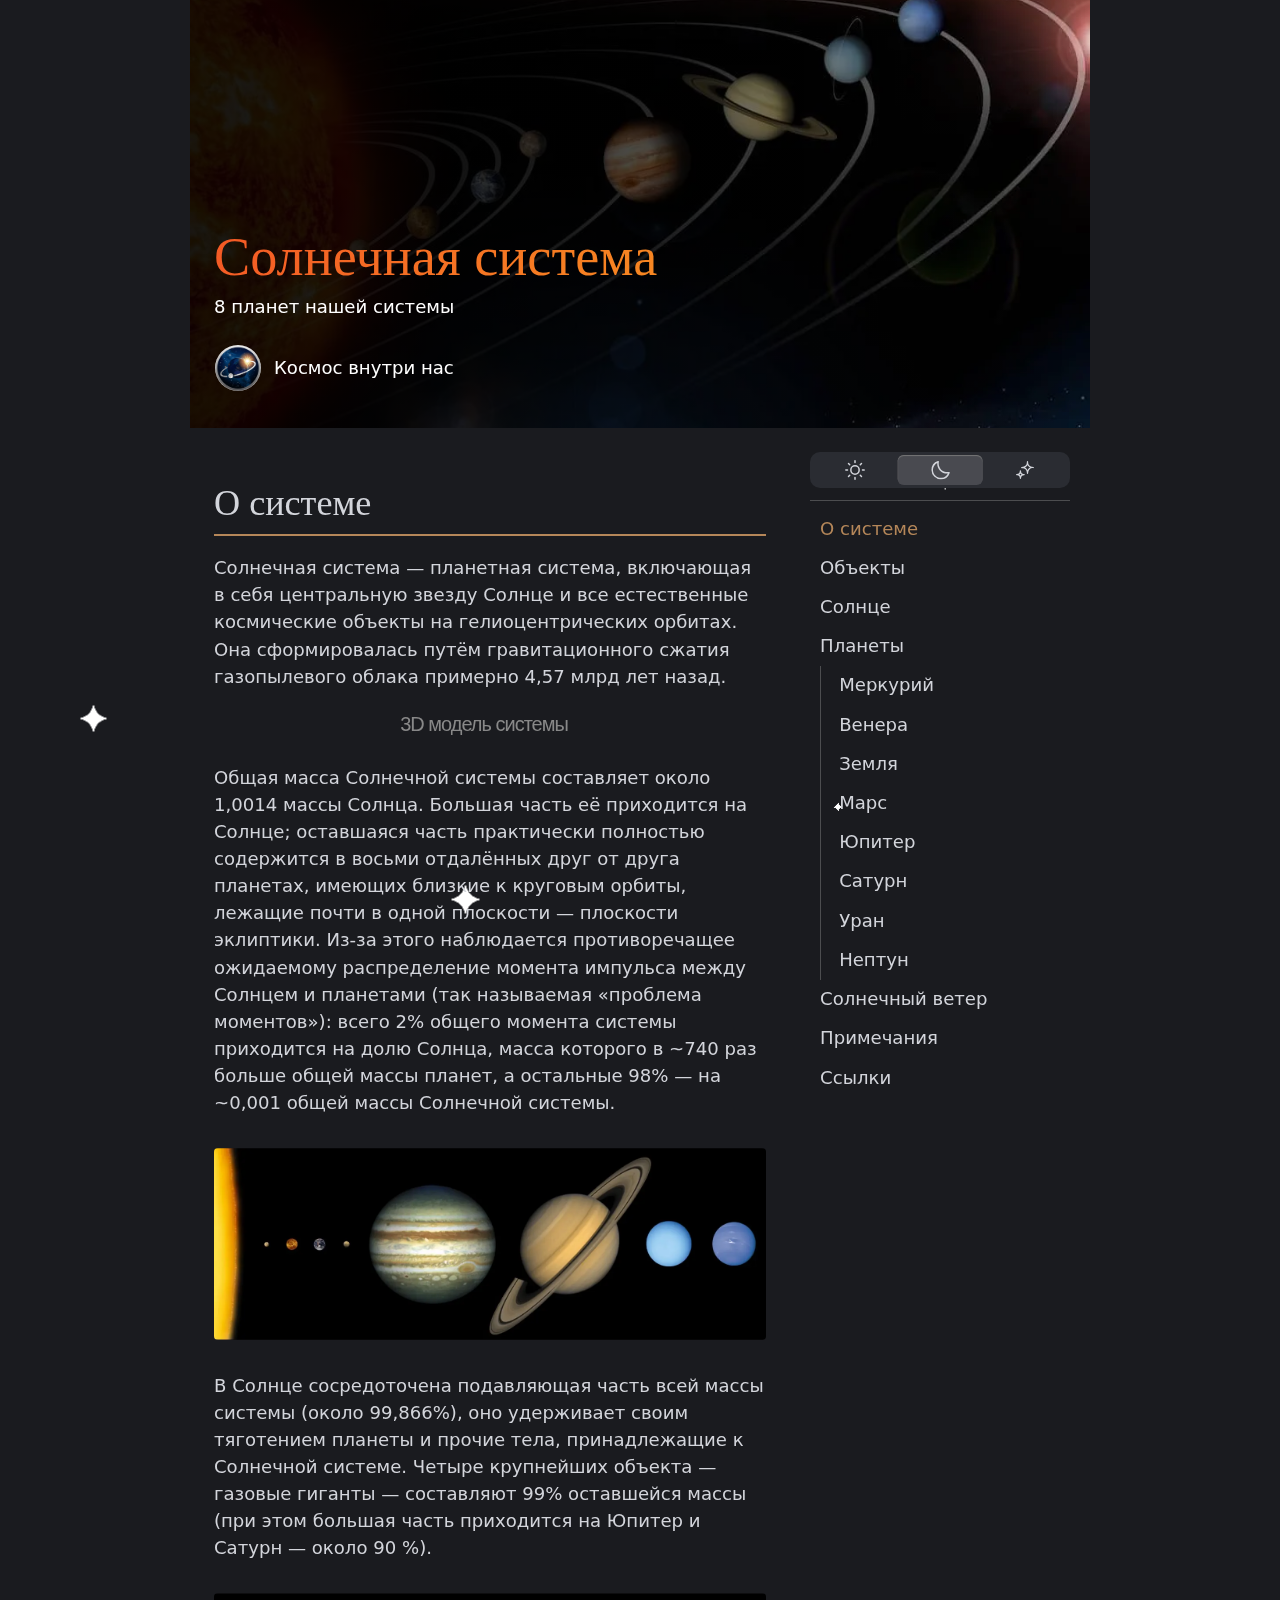
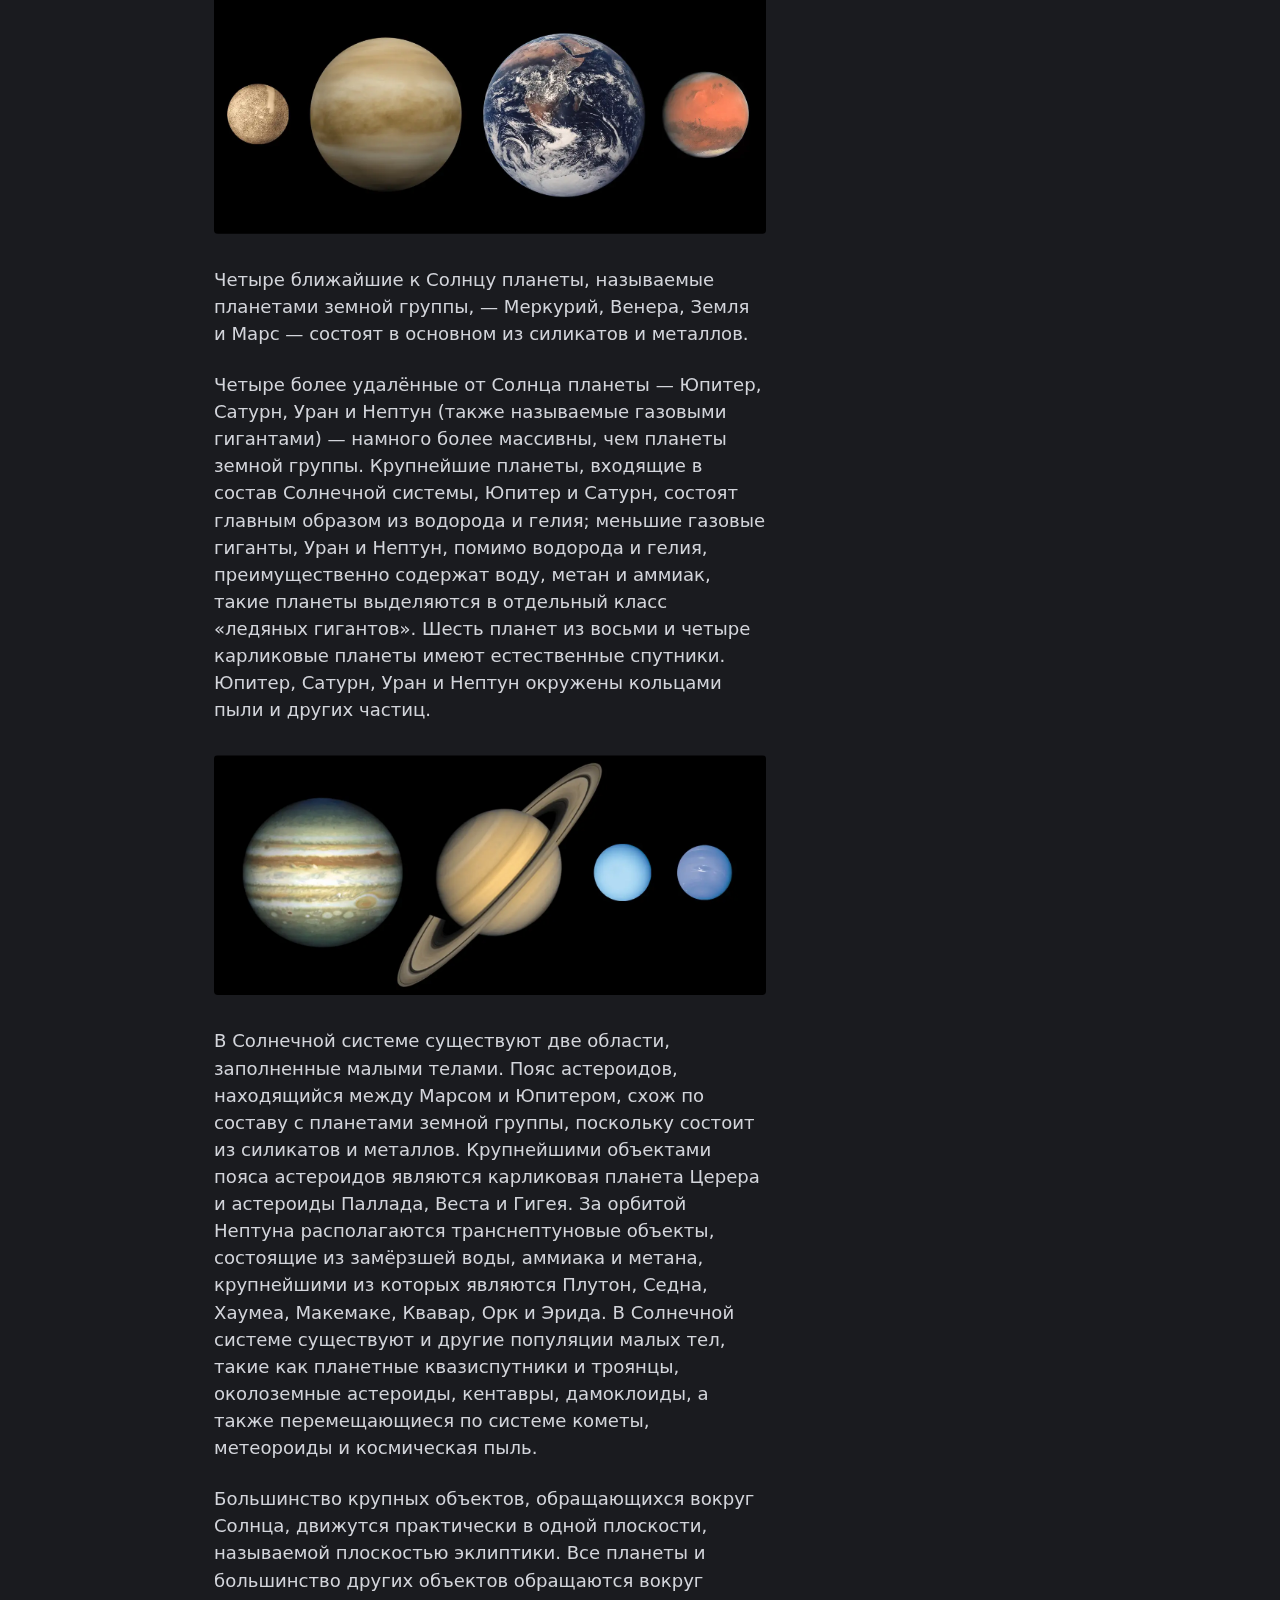
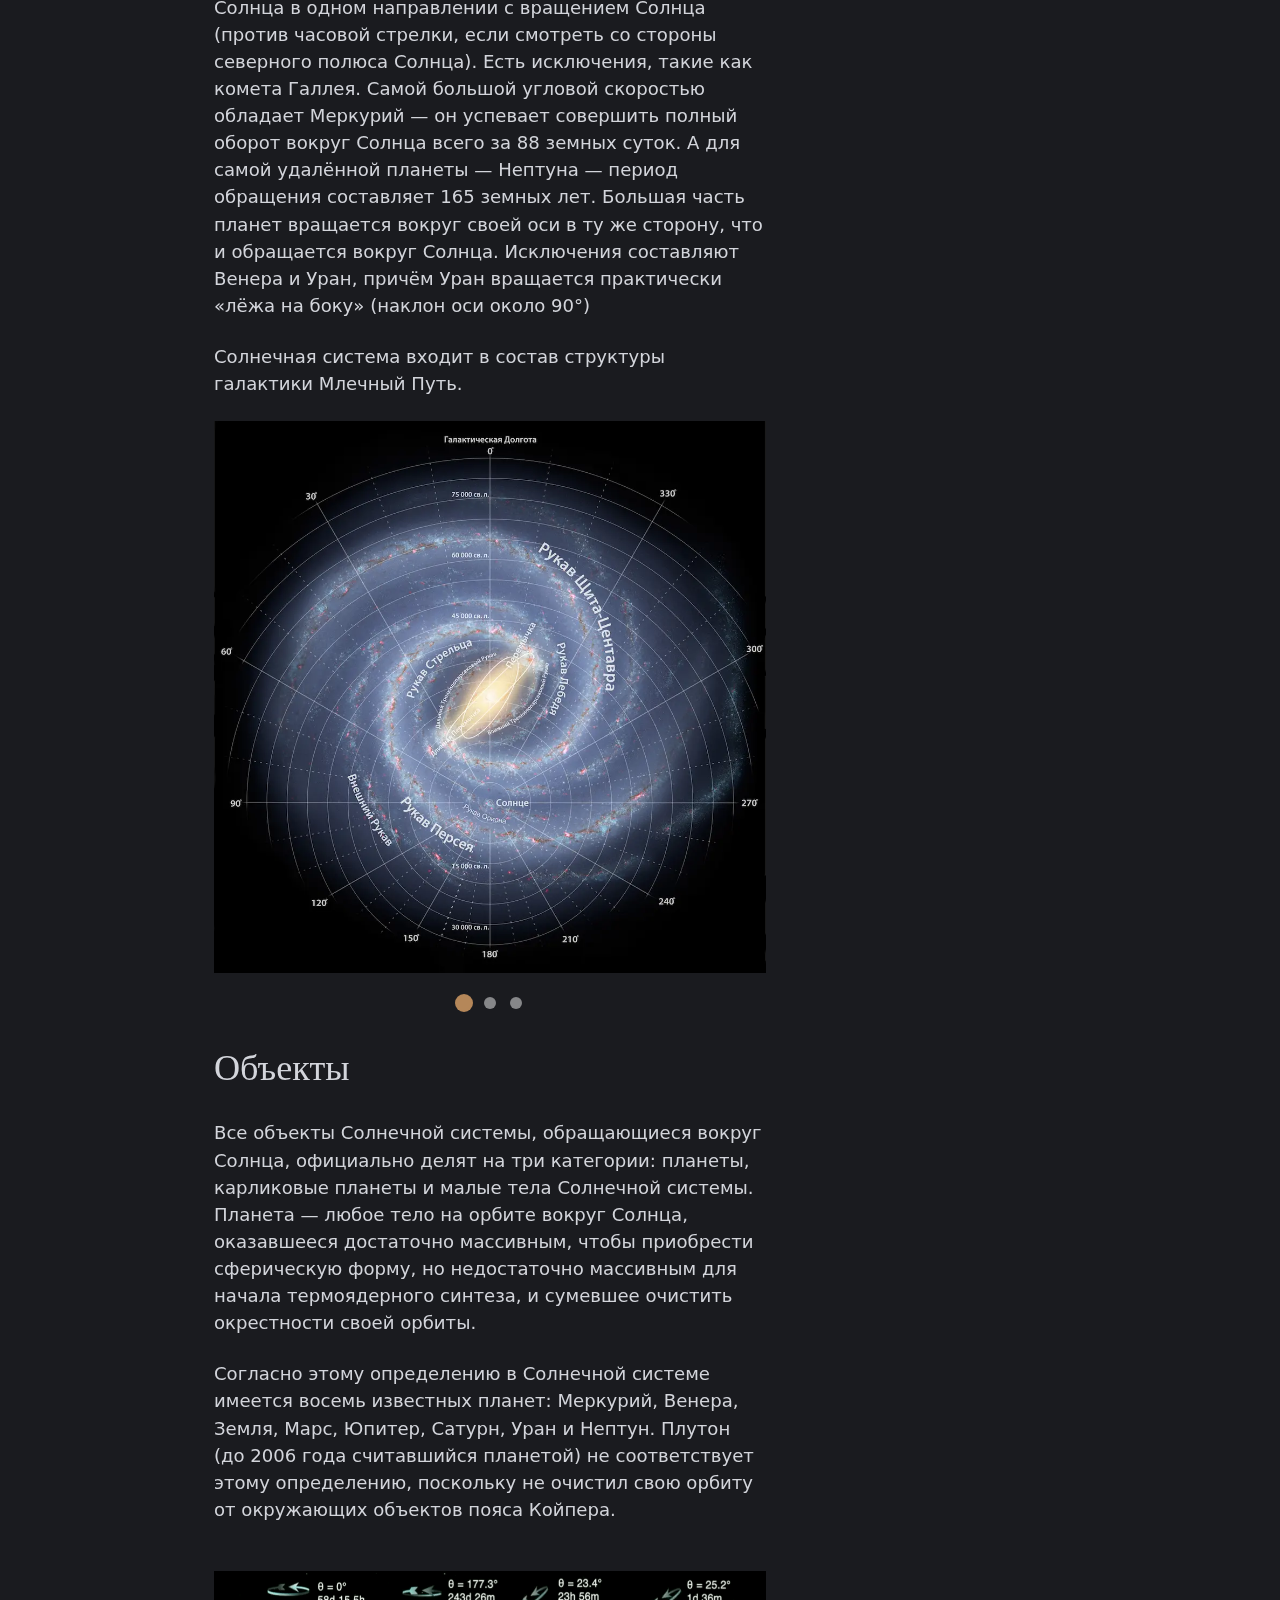
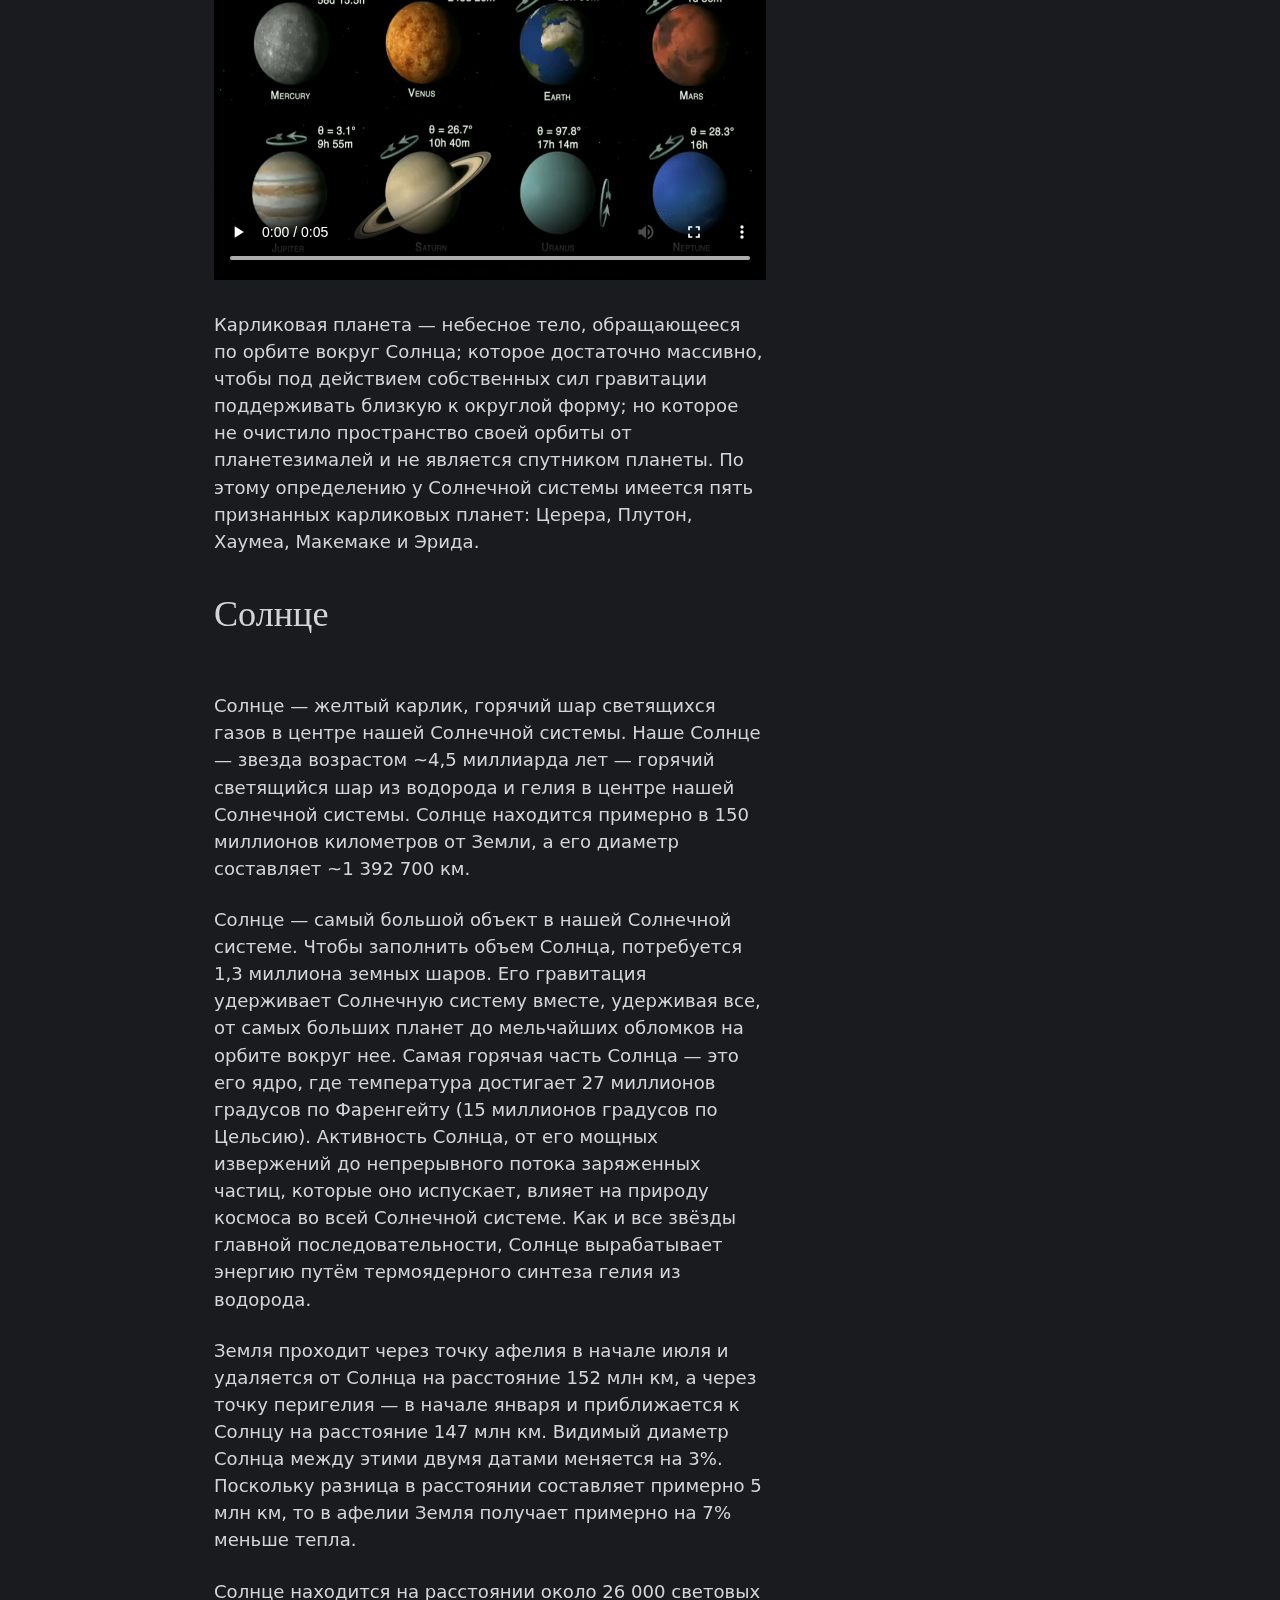
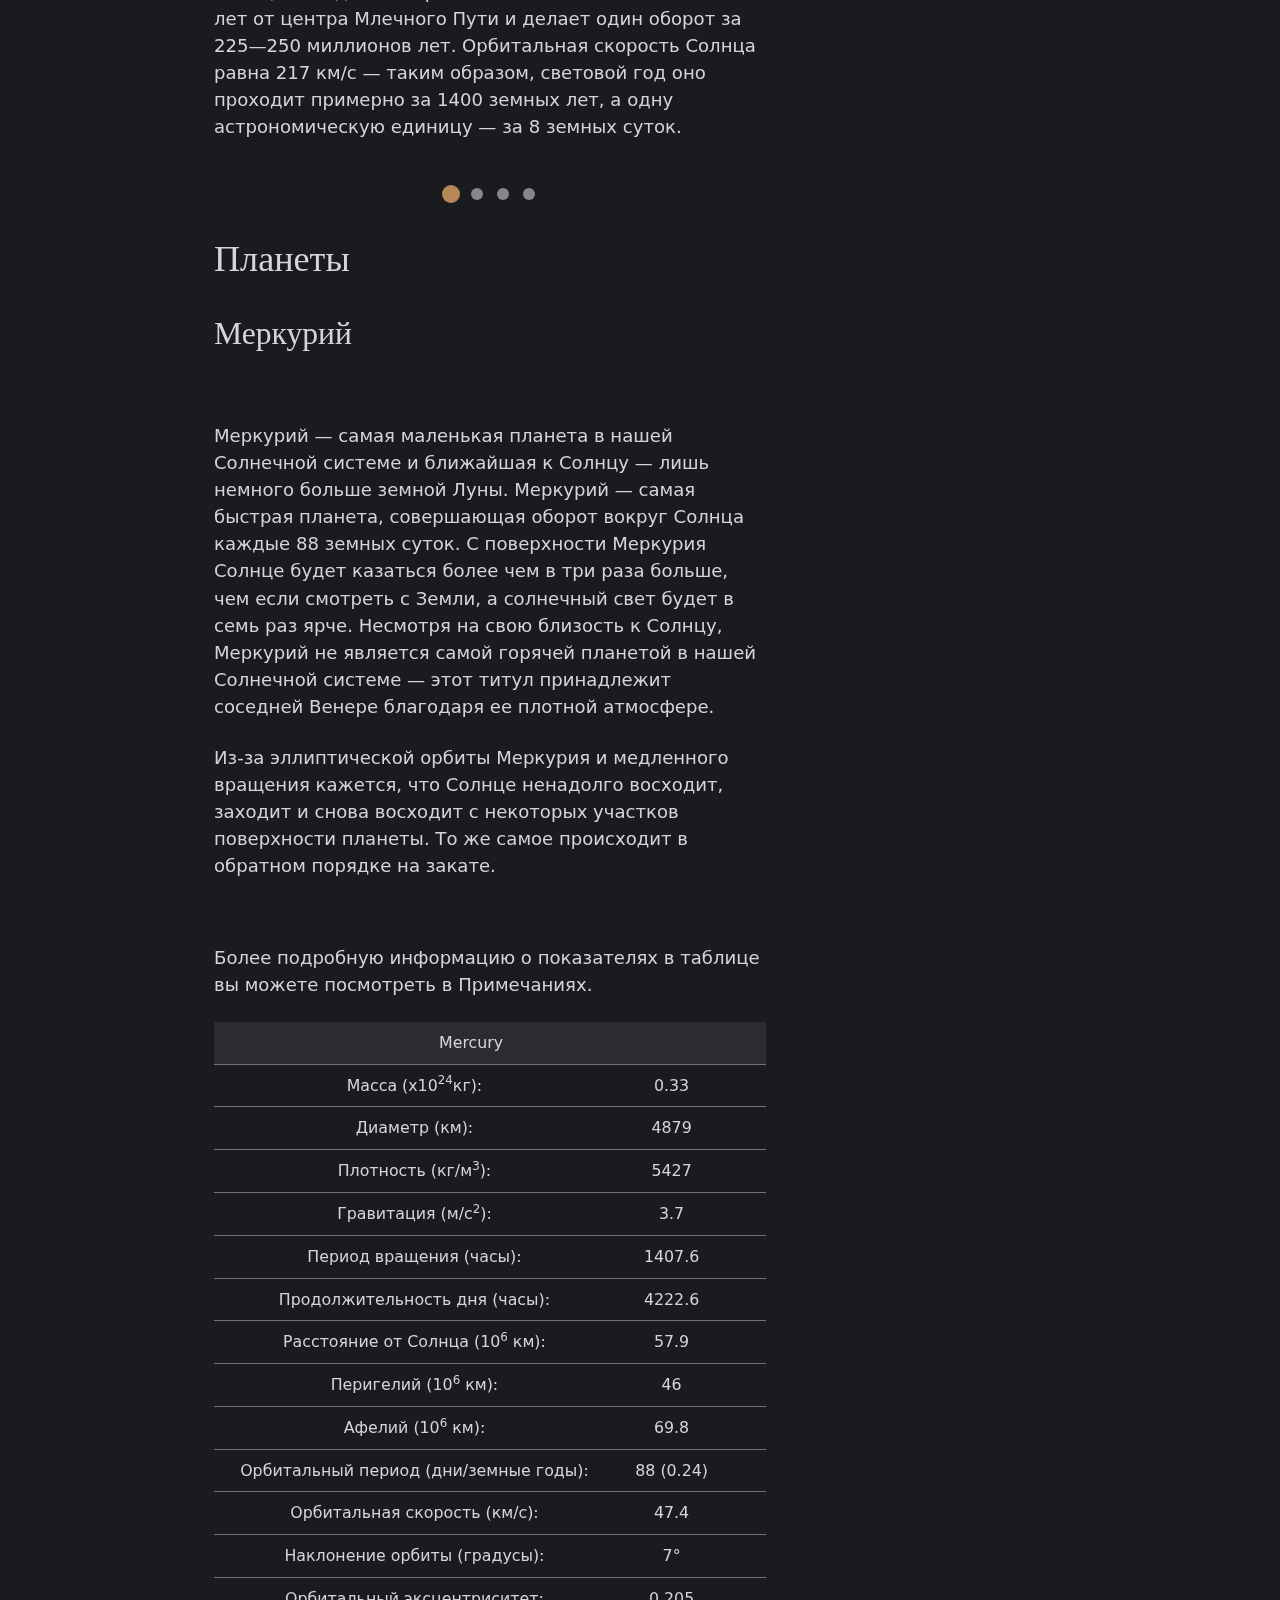
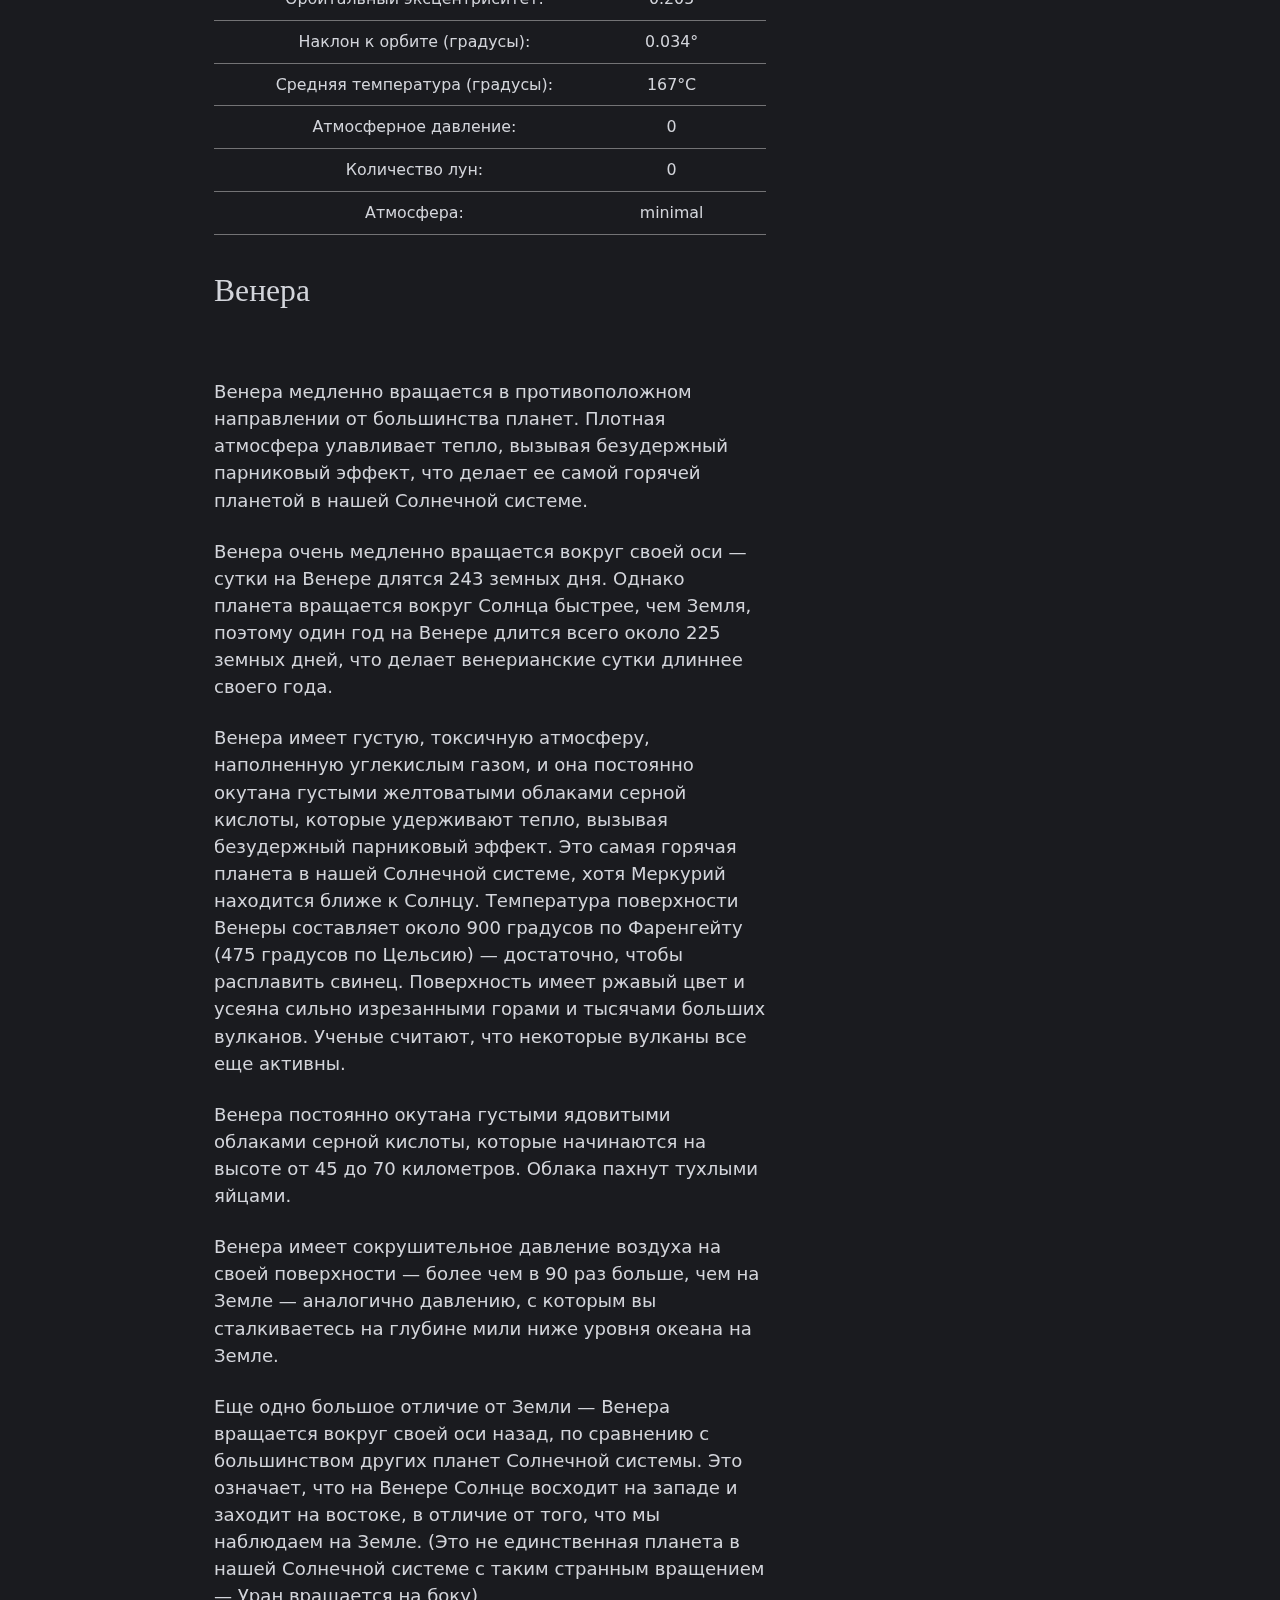
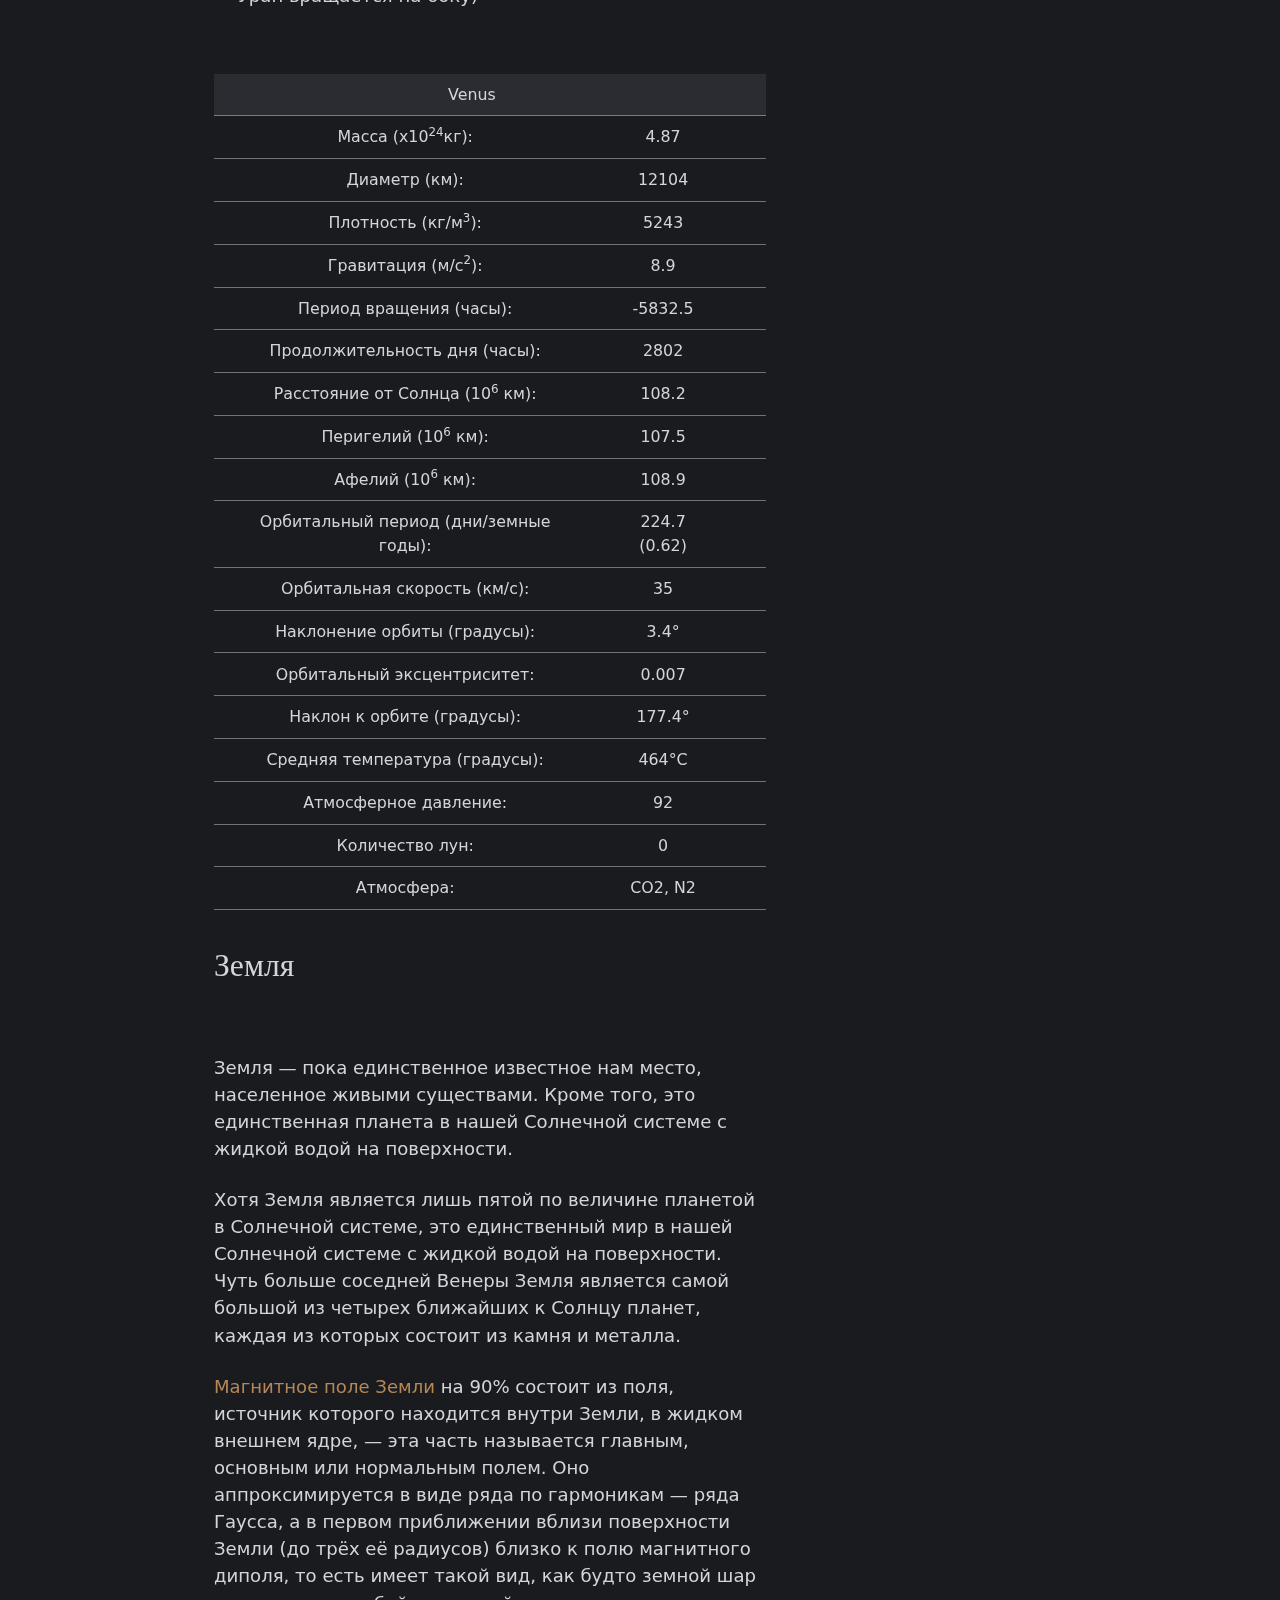
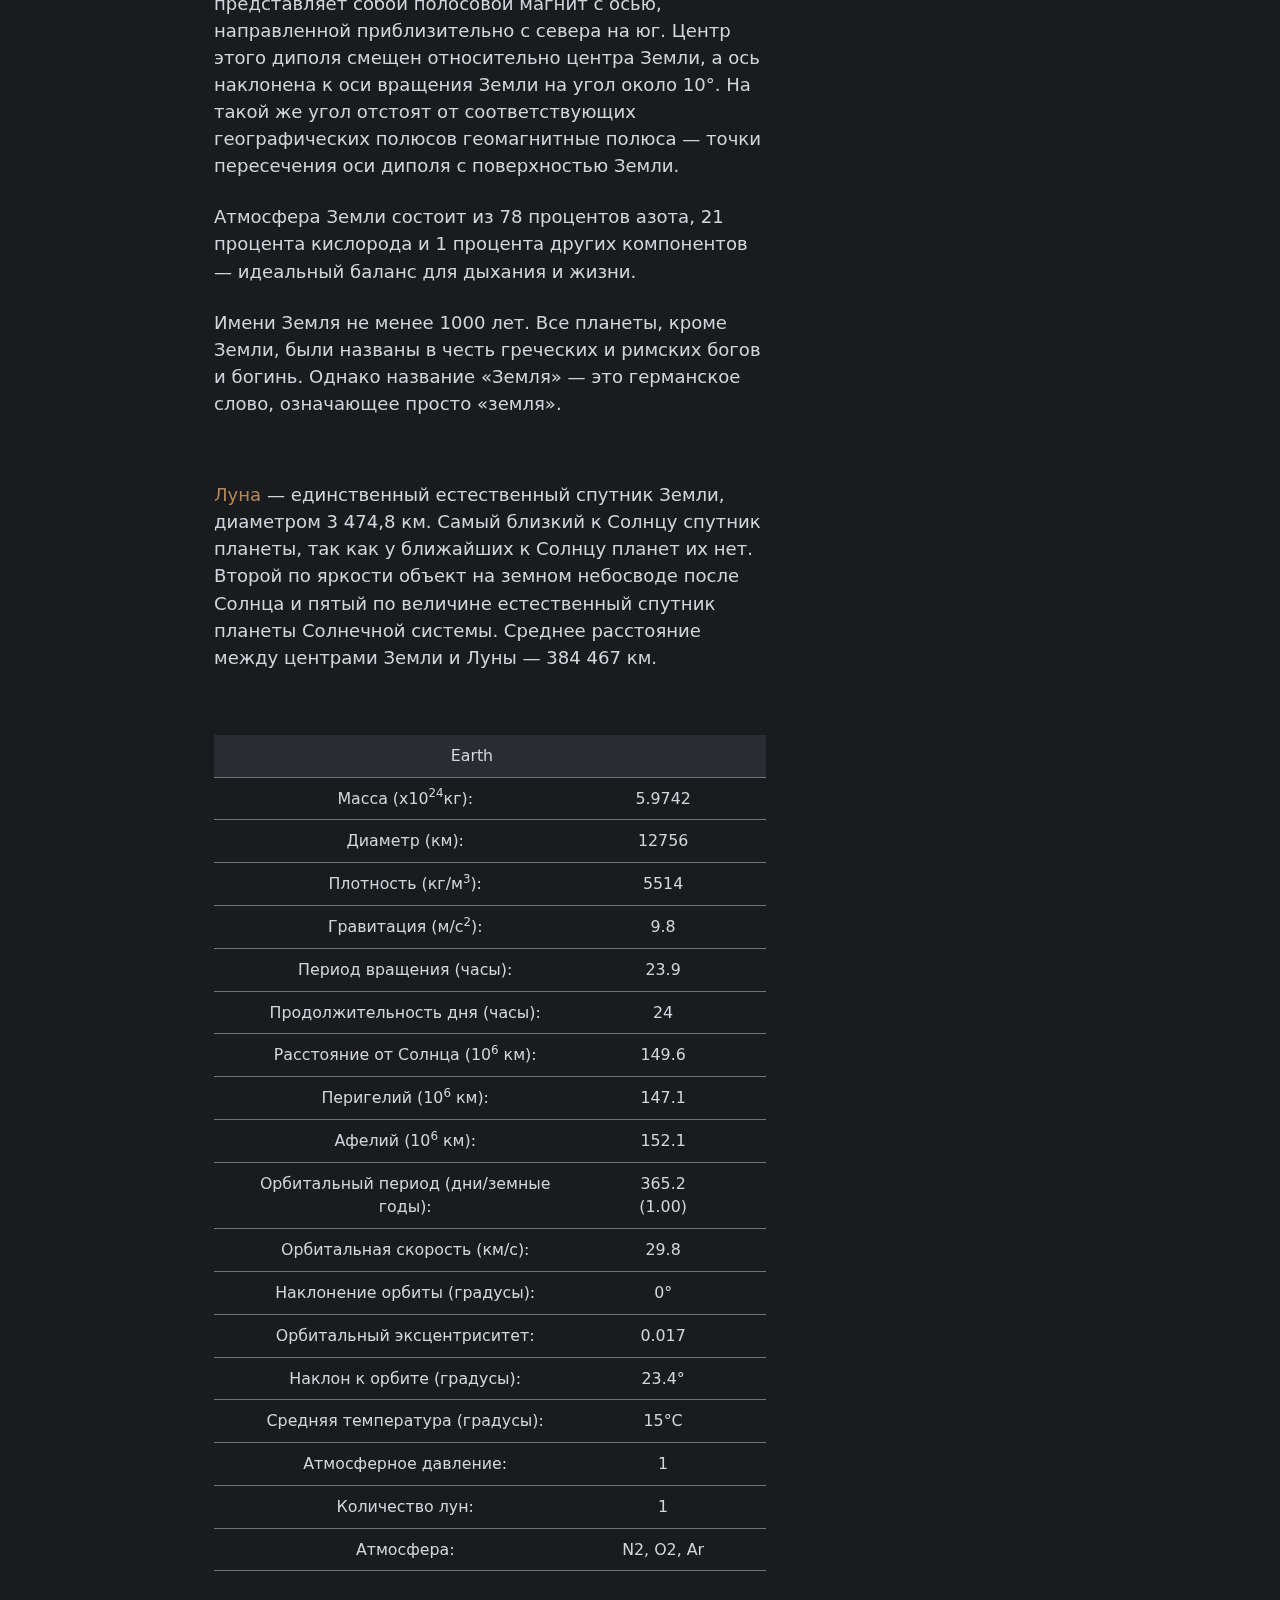
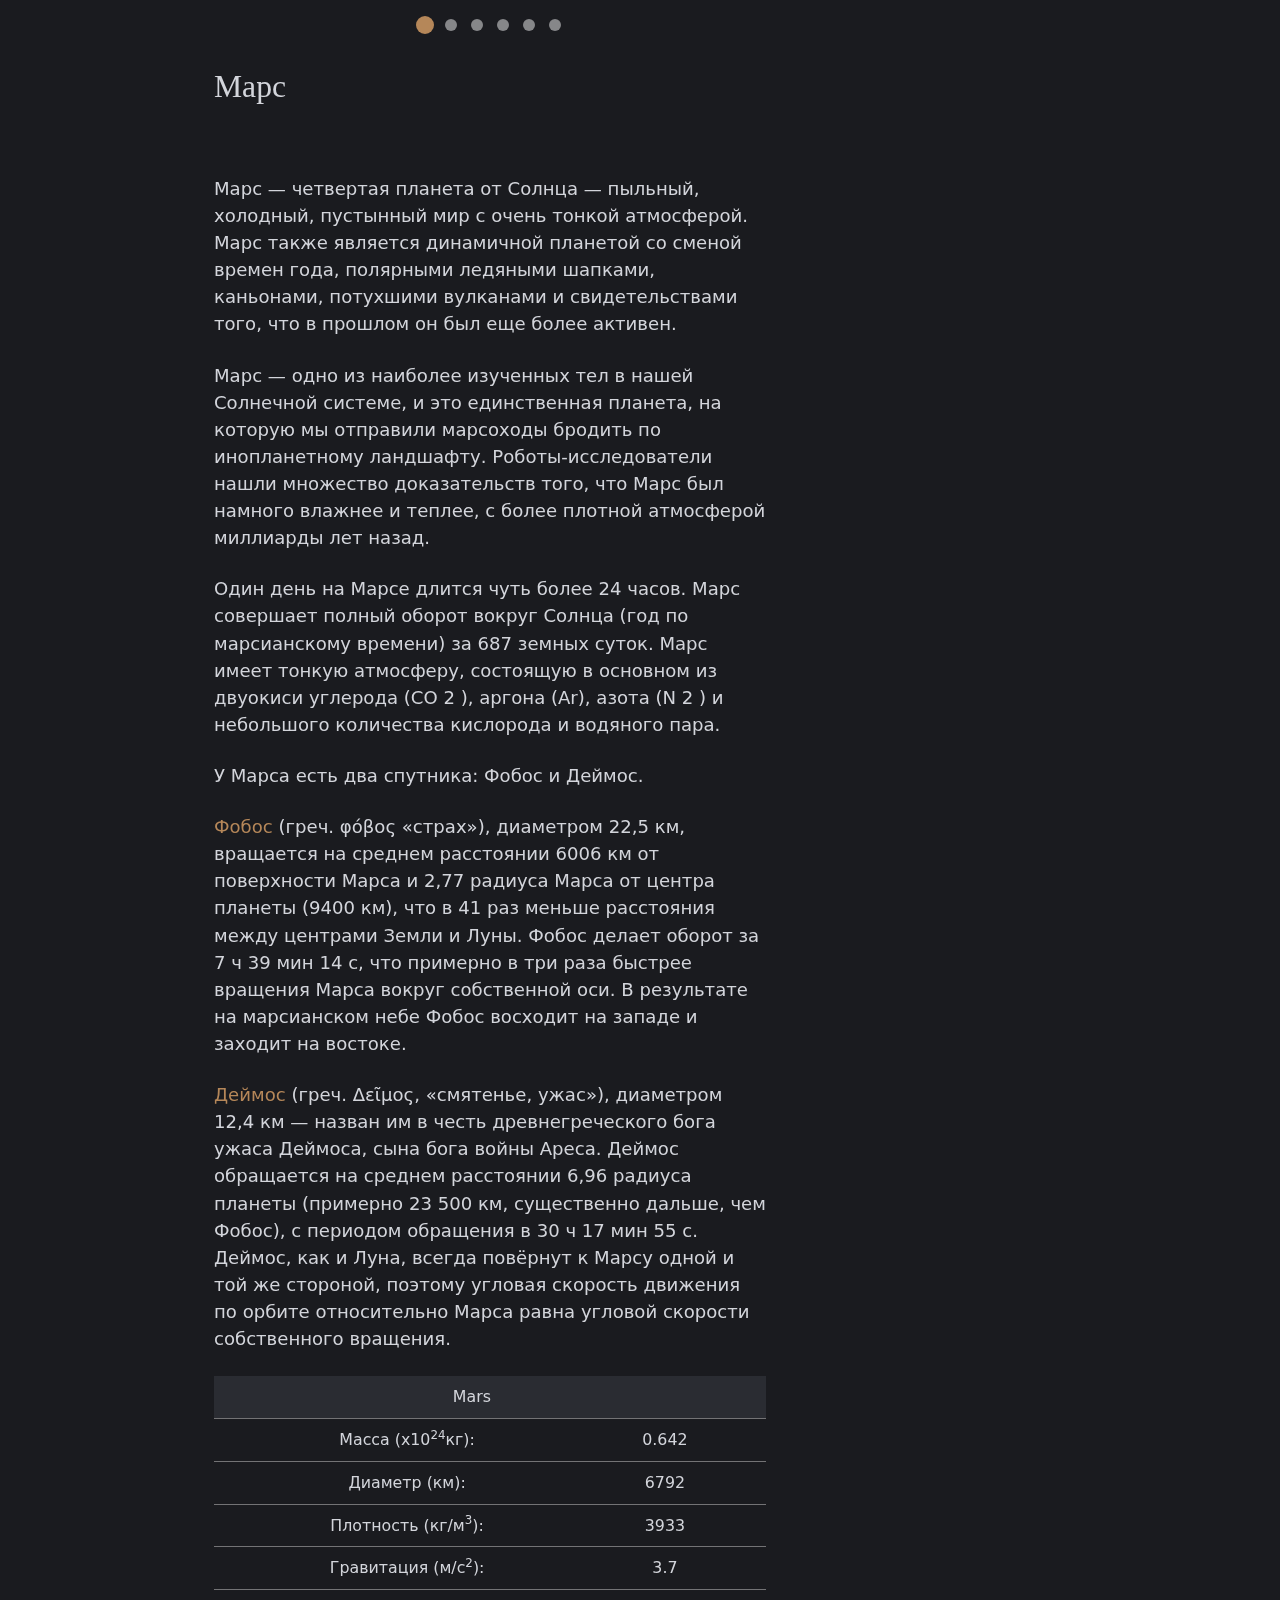
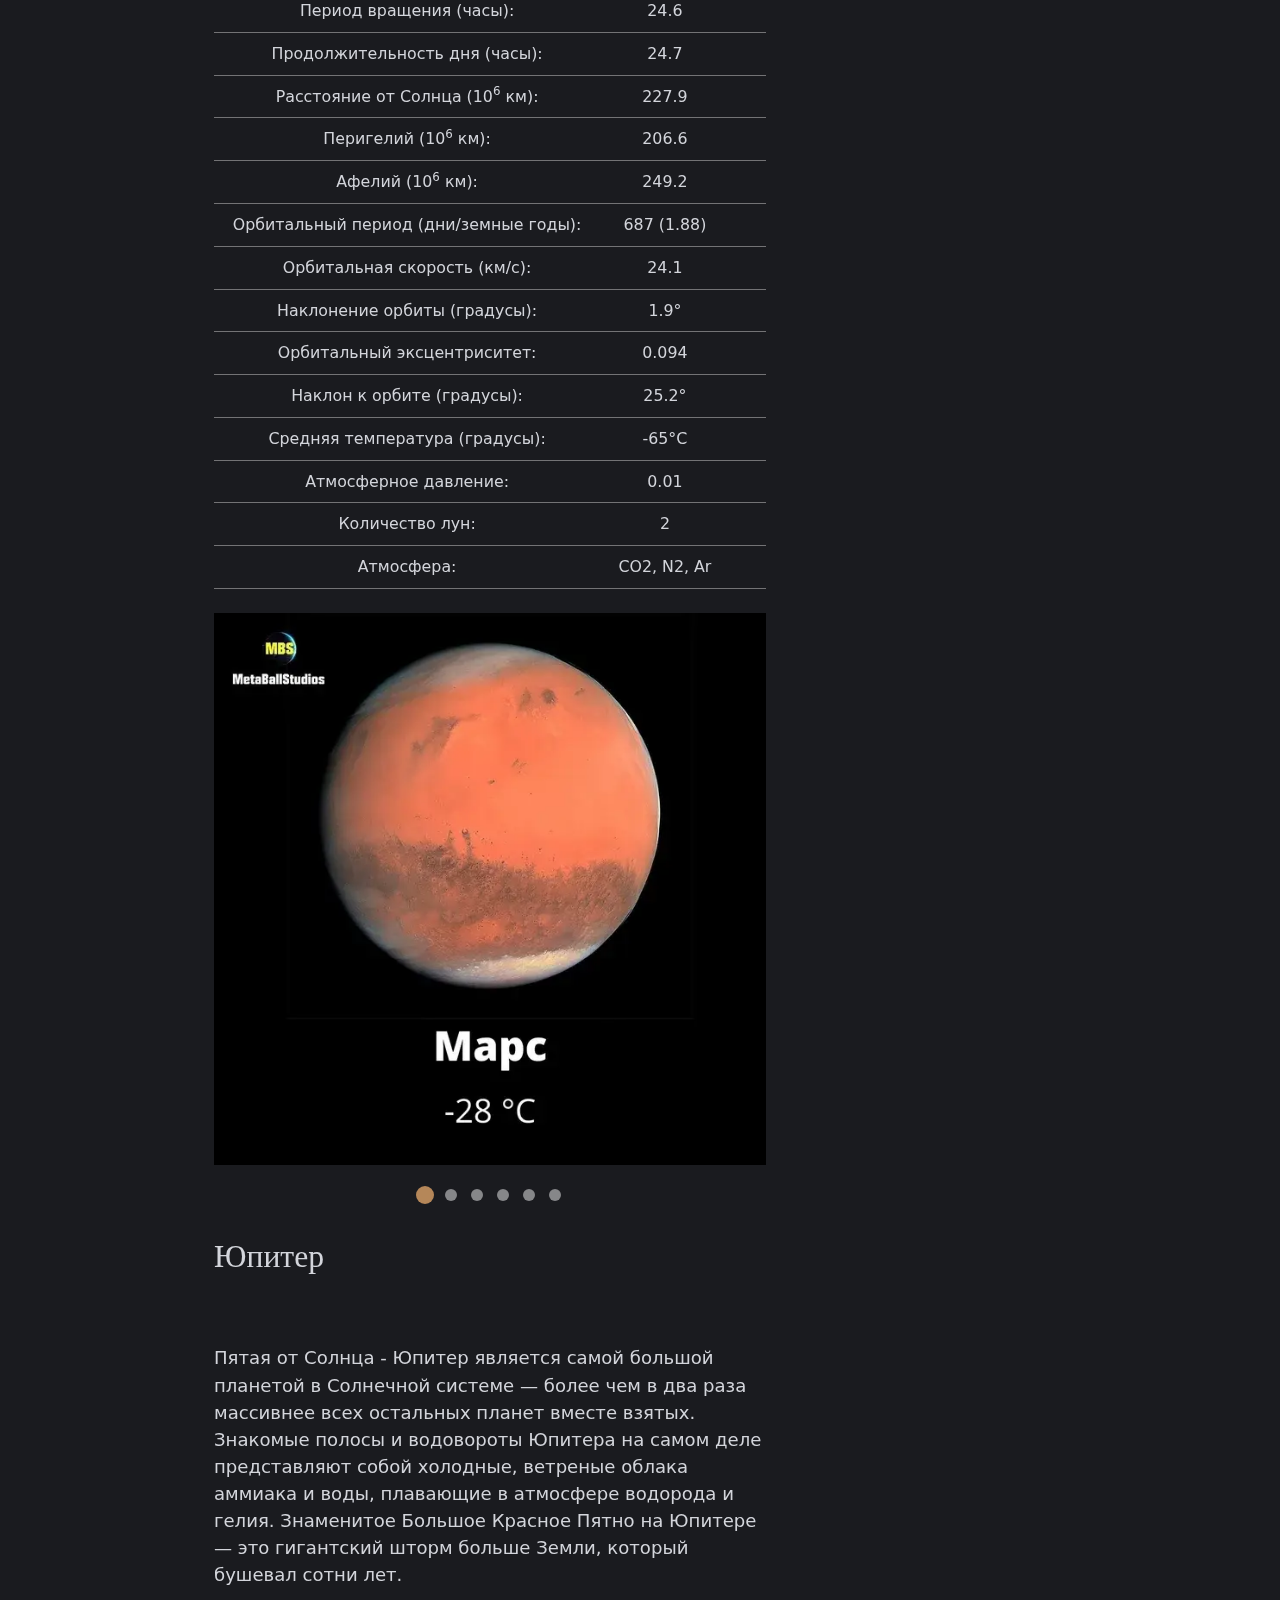
==== index.html @ c0bac09e "Update index.html" ====
﻿<!DOCTYPE html>
<html lang="ru">

<head>
  <meta charset="UTF-8">
  <meta http-equiv="X-UA-Compatible" content="IE=edge">
  <meta name="viewport" content="width=device-width,initial-scale=1">
  <title>Солнечная система</title>
  <meta name="description" content="8 планет нашей системы">
  <meta name="keywords" content="">
  <meta name="author" content="@Recreatorus">
  <meta property="og:title" content="Солнечная система">
  <meta property="og:site_name" content="">
  <meta property="og:description" content="8 планет нашей системы">

  <link rel="stylesheet" href="css/style.css">
  <style>
    @font-face {
      font-family: 'Rubik';
      font-style: normal;
      font-weight: 300;
      src: local(''), url('../fonts/rubik-300.woff2') format('woff2');
    }

    @font-face {
      font-family: 'Cormorant Garamond';
      font-style: normal;
      font-weight: 500;
      src: local(''), url('../fonts/cormorant-garamond-500.woff2') format('woff2');
    }
  </style>
</head>

<body class="dark-theme">
  <div class="page">
    <header class="flex">
      <div class="hamburger">
        <div class="transition">
          <div class="bread">
            <div class="crust"></div>
          </div>
          <div class="bread">
            <div class="crust"></div>
          </div>
        </div>
      </div>
      <div class="container2">
        <a href="solarmodal/index.html" class="fciA"><span class="fciSpan">3D модель системы
          </span></a>
      </div>
    </header>
    <section class="hero">
      <div class="wrapper hero__wrapper">

        <div class="hero__content">
          <h1 class="hero__headline">Солнечная система</h1>
          <div class="flow">
            <p>8 планет нашей системы</p>
          </div>
          <div class="published">
            <div class="author"><img
                src="img/png-clipart-planet-computer-icons-earth-symbol-astronomy-planet-miscellaneous-computer-wallpaper.png"
                alt="Космос внутри нас"> <span>Космос внутри нас</span></div>
            <p class="date"><span><time datetime="2023-05-01">01 мая 2023 09:38</time></span></p>
          </div>
        </div><img src="img/solar_sys_hero.webp" alt="solar system">
      </div>
    </section>

    <main>
      <div class="content" data-scroll>
        <p></p>
        <section id="introduction">
          <h2>О системе</h2>
          <p><strong>Солнечная система</strong> — планетная система, включающая в себя центральную звезду Солнце и все
            естественные космические объекты на гелиоцентрических орбитах. Она сформировалась путём гравитационного
            сжатия газопылевого облака примерно 4,57 млрд лет назад.</p>
          <div class="container3">
        <a href="solarmodal/index.html" class="fciA"><span class="fciSpan">3D модель системы
          </span></a>
      </div>
          <p>Общая масса Солнечной системы составляет около 1,0014 массы Солнца. Большая часть её приходится на Солнце;
            оставшаяся часть практически полностью содержится в восьми отдалённых друг от друга планетах, имеющих
            близкие к круговым орбиты, лежащие почти в одной плоскости — плоскости эклиптики. Из-за этого наблюдается
            противоречащее ожидаемому распределение момента импульса между Солнцем и планетами (так называемая «проблема
            моментов»): всего 2% общего момента системы приходится на долю Солнца, масса которого в ~740 раз больше
            общей массы планет, а остальные 98% — на ~0,001 общей массы Солнечной системы.</p>
          <div class="imgBox"><img src="img/solar_system.webp" data-zoomable loading="lazy" alt="solar system">
            <div class="box-content"><span class="title">соотношение размеров планет и Солнца</span> <span
                class="post">(межпланетные расстояния не в масштабе)</span></div>
          </div>
          <p>В Солнце сосредоточена подавляющая часть всей массы системы (около 99,866%), оно удерживает своим
            тяготением планеты и прочие тела, принадлежащие к Солнечной системе. Четыре крупнейших объекта — газовые
            гиганты — составляют 99% оставшейся массы (при этом большая часть приходится на Юпитер и Сатурн — около 90
            %).</p>
          <div class="imgBox"><img src="img/planet_size_comparisons.webp" data-zoomable loading="lazy"
              alt="planet size comparisons">
            <div class="box-content"><span class="title">планеты земной группы</span> <span class="post">Меркурий,
                Венера, Земля и Марс</span></div>
          </div>
          <p>Четыре ближайшие к Солнцу планеты, называемые планетами земной группы, — Меркурий, Венера, Земля и Марс —
            состоят в основном из силикатов и металлов.</p>
          <p>Четыре более удалённые от Солнца планеты — Юпитер, Сатурн, Уран и Нептун (также называемые газовыми
            гигантами) — намного более массивны, чем планеты земной группы. Крупнейшие планеты, входящие в состав
            Солнечной системы, Юпитер и Сатурн, состоят главным образом из водорода и гелия; меньшие газовые гиганты,
            Уран и Нептун, помимо водорода и гелия, преимущественно содержат воду, метан и аммиак, такие планеты
            выделяются в отдельный класс «ледяных гигантов». Шесть планет из восьми и четыре карликовые планеты имеют
            естественные спутники. Юпитер, Сатурн, Уран и Нептун окружены кольцами пыли и других частиц.</p>
          <div class="imgBox"><img src="img/Gas_planet_size_comparisons.webp" data-zoomable loading="lazy"
              alt="Gas planet size comparisons">
            <div class="box-content"><span class="title">Планеты-гиганты</span> <span class="post">Юпитер, Сатурн, Уран
                и Нептун</span></div>
          </div>
          <p>В Солнечной системе существуют две области, заполненные малыми телами. Пояс астероидов, находящийся между
            Марсом и Юпитером, схож по составу с планетами земной группы, поскольку состоит из силикатов и металлов.
            Крупнейшими объектами пояса астероидов являются карликовая планета Церера и астероиды Паллада, Веста и
            Гигея. За орбитой Нептуна располагаются транснептуновые объекты, состоящие из замёрзшей воды, аммиака и
            метана, крупнейшими из которых являются Плутон, Седна, Хаумеа, Макемаке, Квавар, Орк и Эрида. В Солнечной
            системе существуют и другие популяции малых тел, такие как планетные квазиспутники и троянцы, околоземные
            астероиды, кентавры, дамоклоиды, а также перемещающиеся по системе кометы, метеороиды и космическая пыль.
          </p>
          <p>Большинство крупных объектов, обращающихся вокруг Солнца, движутся практически в одной плоскости,
            называемой плоскостью эклиптики. Все планеты и большинство других объектов обращаются вокруг Солнца в одном
            направлении с вращением Солнца (против часовой стрелки, если смотреть со стороны северного полюса Солнца).
            Есть исключения, такие как комета Галлея. Самой большой угловой скоростью обладает Меркурий — он успевает
            совершить полный оборот вокруг Солнца всего за 88 земных суток. А для самой удалённой планеты — Нептуна —
            период обращения составляет 165 земных лет. Большая часть планет вращается вокруг своей оси в ту же сторону,
            что и обращается вокруг Солнца. Исключения составляют Венера и Уран, причём Уран вращается практически «лёжа
            на боку» (наклон оси около 90°)</p>
          <p>Солнечная система входит в состав структуры галактики Млечный Путь.</p>
          <div class="blaze-slider">
            <div class="blaze-container">
              <div class="blaze-track-container">
                <div class="blaze-track">
                  <div><img src="img/milky_way_full.webp" loading="lazy" alt="milky way full"></div>
                  <div><img src="img/colour_of_the_sky.webp" loading="lazy" alt="milky way"></div>
                  <div><img src="img/Milky_Way_2005.webp" loading="lazy" alt="milky way"></div>
                </div>
              </div>
              <div class="my-pagination">
                <div class="blaze-pagination"></div>
              </div>
            </div>
          </div>
        </section>
        <section id="objects">
          <h2>Объекты</h2>
          <p>Все объекты Солнечной системы, обращающиеся вокруг Солнца, официально делят на три категории: планеты,
            карликовые планеты и малые тела Солнечной системы. Планета — любое тело на орбите вокруг Солнца, оказавшееся
            достаточно массивным, чтобы приобрести сферическую форму, но недостаточно массивным для начала термоядерного
            синтеза, и сумевшее очистить окрестности своей орбиты.</p>
          <p>Согласно этому определению в Солнечной системе имеется восемь известных планет: Меркурий, Венера, Земля,
            Марс, Юпитер, Сатурн, Уран и Нептун. Плутон (до 2006 года считавшийся планетой) не соответствует этому
            определению, поскольку не очистил свою орбиту от окружающих объектов пояса Койпера.</p><video width="100%"
            height="auto" controls>
            <source src="./img/space-planet.mp4" type="video/mp4">
          </video>
          <p>Карликовая планета — небесное тело, обращающееся по орбите вокруг Солнца; которое достаточно массивно,
            чтобы под действием собственных сил гравитации поддерживать близкую к округлой форму; но которое не очистило
            пространство своей орбиты от планетезималей и не является спутником планеты. По этому определению у
            Солнечной системы имеется пять признанных карликовых планет: Церера, Плутон, Хаумеа, Макемаке и Эрида.</p>
        </section>
        <section id="sun">
          <h2>Солнце</h2><img src="img/sun.webp" loading="lazy" alt="sun">
          <p>Солнце — желтый карлик, горячий шар светящихся газов в центре нашей Солнечной системы. Наше Солнце — звезда
            возрастом ~4,5 миллиарда лет — горячий светящийся шар из водорода и гелия в центре нашей Солнечной системы.
            Солнце находится примерно в 150 миллионов километров от Земли, а его диаметр составляет ~1 392 700 км.</p>
          <p>Солнце — самый большой объект в нашей Солнечной системе. Чтобы заполнить объем Солнца, потребуется 1,3
            миллиона земных шаров. Его гравитация удерживает Солнечную систему вместе, удерживая все, от самых больших
            планет до мельчайших обломков на орбите вокруг нее. Самая горячая часть Солнца — это его ядро, где
            температура достигает 27 миллионов градусов по Фаренгейту (15 миллионов градусов по Цельсию). Активность
            Солнца, от его мощных извержений до непрерывного потока заряженных частиц, которые оно испускает, влияет на
            природу космоса во всей Солнечной системе. Как и все звёзды главной последовательности, Солнце вырабатывает
            энергию путём термоядерного синтеза гелия из водорода.</p>
          <p>Земля проходит через точку афелия в начале июля и удаляется от Солнца на расстояние 152 млн км, а через
            точку перигелия — в начале января и приближается к Солнцу на расстояние 147 млн км. Видимый диаметр Солнца
            между этими двумя датами меняется на 3%. Поскольку разница в расстоянии составляет примерно 5 млн км, то в
            афелии Земля получает примерно на 7% меньше тепла.</p>
          <p>Солнце находится на расстоянии около 26 000 световых лет от центра Млечного Пути и делает один оборот за
            225—250 миллионов лет. Орбитальная скорость Солнца равна 217 км/с — таким образом, световой год оно проходит
            примерно за 1400 земных лет, а одну астрономическую единицу — за 8 земных суток.</p>
          <div class="blaze-slider">
            <div class="blaze-container">
              <div class="blaze-track-container">
                <div class="blaze-track">
                  <div><img src="img/sun-carousel.webp" loading="lazy" alt="sun-carousel"></div>
                  <div><img src="img/sun-carousel-2.webp" loading="lazy" alt="sun-carousel 2"></div>
                  <div><img src="img/sun-carousel-3.webp" loading="lazy" alt="sun-carousel 3"></div>
                  <div><img src="img/sunlight.webp" loading="lazy" alt="sun-carousel 3"></div>
                </div>
              </div>
              <div class="my-pagination">
                <div class="blaze-pagination"></div>
              </div>
            </div>
          </div>
        </section>
        <section id="planets">
          <h2>Планеты</h2>
          <section id="mercury">
            <h3>Меркурий</h3>
            <div class="imgBox"><img src="img/mercury.webp" loading="lazy" alt="mercury">
              <div class="box-content"><span class="title">Меркурий</span> <span class="post"></span></div>
            </div>
            <p>Меркурий — самая маленькая планета в нашей Солнечной системе и ближайшая к Солнцу — лишь немного больше
              земной Луны. Меркурий — самая быстрая планета, совершающая оборот вокруг Солнца каждые 88 земных суток. С
              поверхности Меркурия Солнце будет казаться более чем в три раза больше, чем если смотреть с Земли, а
              солнечный свет будет в семь раз ярче. Несмотря на свою близость к Солнцу, Меркурий не является самой
              горячей планетой в нашей Солнечной системе — этот титул принадлежит соседней Венере благодаря ее плотной
              атмосфере.</p>
            <p>Из-за эллиптической орбиты Меркурия и медленного вращения кажется, что Солнце ненадолго восходит, заходит
              и снова восходит с некоторых участков поверхности планеты. То же самое происходит в обратном порядке на
              закате.</p>
            <div class="imgBox"><img src="img/mercury-temp.webp" loading="lazy" alt="Mercury">
              <div class="box-content"><span class="title">Меркурий</span> <span class="post"></span></div>
            </div>
            <p>Более подробную информацию о показателях в таблице вы можете посмотреть в Примечаниях.</p>
            <div id="Mercury-table"></div>
          </section>
          <section id="venus">
            <h3>Венера</h3>
            <div class="imgBox"><img src="img/venus.webp" loading="lazy" alt="venus">
              <div class="box-content"><span class="title">Венера</span> <span class="post"></span></div>
            </div>
            <p>Венера медленно вращается в противоположном направлении от большинства планет. Плотная атмосфера
              улавливает тепло, вызывая безудержный парниковый эффект, что делает ее самой горячей планетой в нашей
              Солнечной системе.</p>
            <p>Венера очень медленно вращается вокруг своей оси — сутки на Венере длятся 243 земных дня. Однако планета
              вращается вокруг Солнца быстрее, чем Земля, поэтому один год на Венере длится всего около 225 земных дней,
              что делает венерианские сутки длиннее своего года.</p>
            <p>Венера имеет густую, токсичную атмосферу, наполненную углекислым газом, и она постоянно окутана густыми
              желтоватыми облаками серной кислоты, которые удерживают тепло, вызывая безудержный парниковый эффект. Это
              самая горячая планета в нашей Солнечной системе, хотя Меркурий находится ближе к Солнцу. Температура
              поверхности Венеры составляет около 900 градусов по Фаренгейту (475 градусов по Цельсию) — достаточно,
              чтобы расплавить свинец. Поверхность имеет ржавый цвет и усеяна сильно изрезанными горами и тысячами
              больших вулканов. Ученые считают, что некоторые вулканы все еще активны.</p>
            <p>Венера постоянно окутана густыми ядовитыми облаками серной кислоты, которые начинаются на высоте от 45 до
              70 километров. Облака пахнут тухлыми яйцами.</p>
            <p>Венера имеет сокрушительное давление воздуха на своей поверхности — более чем в 90 раз больше, чем на
              Земле — аналогично давлению, с которым вы сталкиваетесь на глубине мили ниже уровня океана на Земле.</p>
            <p>Еще одно большое отличие от Земли — Венера вращается вокруг своей оси назад, по сравнению с большинством
              других планет Солнечной системы. Это означает, что на Венере Солнце восходит на западе и заходит на
              востоке, в отличие от того, что мы наблюдаем на Земле. (Это не единственная планета в нашей Солнечной
              системе с таким странным вращением — Уран вращается на боку)</p>
            <div class="imgBox"><img src="img/venera-temp.webp" loading="lazy" alt="Venera temp">
              <div class="box-content"><span class="title">Венера</span> <span class="post"></span></div>
            </div>
            <div id="Venus-table"></div>
          </section>
          <section id="earth">
            <h3>Земля</h3>
            <div class="imgBox"><img src="img/earth.webp" loading="lazy" alt="Earth">
              <div class="box-content"><span class="title">Земля</span> <span class="post"></span></div>
            </div>
            <p>Земля — пока единственное известное нам место, населенное живыми существами. Кроме того, это единственная
              планета в нашей Солнечной системе с жидкой водой на поверхности.</p>
            <p>Хотя Земля является лишь пятой по величине планетой в Солнечной системе, это единственный мир в нашей
              Солнечной системе с жидкой водой на поверхности. Чуть больше соседней Венеры Земля является самой большой
              из четырех ближайших к Солнцу планет, каждая из которых состоит из камня и металла.</p>
            <p><a class="anim-underline"
                href="https://ru.wikipedia.org/wiki/%D0%9C%D0%B0%D0%B3%D0%BD%D0%B8%D1%82%D0%BD%D0%BE%D0%B5_%D0%BF%D0%BE%D0%BB%D0%B5_%D0%97%D0%B5%D0%BC%D0%BB%D0%B8">Магнитное
                поле Земли</a> на 90% состоит из поля, источник которого находится внутри Земли, в жидком внешнем ядре,
              — эта часть называется главным, основным или нормальным полем. Оно аппроксимируется в виде ряда по
              гармоникам — ряда Гаусса, а в первом приближении вблизи поверхности Земли (до трёх её радиусов) близко к
              полю магнитного диполя, то есть имеет такой вид, как будто земной шар представляет собой полосовой магнит
              с осью, направленной приблизительно с севера на юг. Центр этого диполя смещен относительно центра Земли, а
              ось наклонена к оси вращения Земли на угол около 10°. На такой же угол отстоят от соответствующих
              географических полюсов геомагнитные полюса — точки пересечения оси диполя с поверхностью Земли.</p>
            <p>Атмосфера Земли состоит из 78 процентов азота, 21 процента кислорода и 1 процента других компонентов —
              идеальный баланс для дыхания и жизни.</p>
            <p>Имени Земля не менее 1000 лет. Все планеты, кроме Земли, были названы в честь греческих и римских богов и
              богинь. Однако название «Земля» — это германское слово, означающее просто «земля».</p>
            <div class="imgBox"><img src="img/moon-end-earth.webp" data-zoomable loading="lazy" alt="Земля и луна">
              <div class="box-content"><span class="title">Земля и луна</span> <span class="post">фото: Hayabusa-2,
                  2015</span></div>
            </div>
            <p><a class="anim-underline" href="https://ru.wikipedia.org/wiki/%D0%9B%D1%83%D0%BD%D0%B0"
                rel="noopener">Луна</a> — единственный естественный спутник Земли, диаметром 3 474,8 км. Самый близкий к
              Солнцу спутник планеты, так как у ближайших к Солнцу планет их нет. Второй по яркости объект на земном
              небосводе после Солнца и пятый по величине естественный спутник планеты Солнечной системы. Среднее
              расстояние между центрами Земли и Луны — 384 467 км.</p>
            <div class="imgBox"><img src="img/moon.webp" data-zoomable loading="lazy" alt="Moon">
              <div class="box-content"><span class="title">Луна</span> <span class="post">из 100 тыс. снимков</span>
              </div>
            </div>
            <div id="Earth-table"></div>
            <div class="blaze-slider">
              <div class="blaze-container">
                <div class="blaze-track-container">
                  <div class="blaze-track">
                    <div><img src="img/earth-1.webp" loading="lazy" alt="Earth"></div>
                    <div><img src="img/earth-2.webp" loading="lazy" alt="Earth"></div>
                    <div><img src="img/earth-3.webp" loading="lazy" alt="Earth"></div>
                    <div><img src="img/earth-4.webp" loading="lazy" alt="Earth"></div>
                    <div><img src="img/earth-5.webp" loading="lazy" alt="Earth"></div>
                    <div><img src="img/sun-earth.webp" loading="lazy" alt="Earth"></div>
                  </div>
                </div>
                <div class="my-pagination">
                  <div class="blaze-pagination"></div>
                </div>
              </div>
            </div>
          </section>
          <section id="mars">
            <h3>Марс</h3>
            <div class="imgBox"><img src="img/mars.webp" loading="lazy" alt="Mars">
              <div class="box-content"><span class="title">Марс</span> <span class="post"></span></div>
            </div>
            <p>Марс — четвертая планета от Солнца — пыльный, холодный, пустынный мир с очень тонкой атмосферой. Марс
              также является динамичной планетой со сменой времен года, полярными ледяными шапками, каньонами, потухшими
              вулканами и свидетельствами того, что в прошлом он был еще более активен.</p>
            <p>Марс — одно из наиболее изученных тел в нашей Солнечной системе, и это единственная планета, на которую
              мы отправили марсоходы бродить по инопланетному ландшафту. Роботы-исследователи нашли множество
              доказательств того, что Марс был намного влажнее и теплее, с более плотной атмосферой миллиарды лет назад.
            </p>
            <p>Один день на Марсе длится чуть более 24 часов. Марс совершает полный оборот вокруг Солнца (год по
              марсианскому времени) за 687 земных суток. Марс имеет тонкую атмосферу, состоящую в основном из двуокиси
              углерода (CO 2 ), аргона (Ar), азота (N 2 ) и небольшого количества кислорода и водяного пара.</p>
            <p>У Марса есть два спутника: Фобос и Деймос.</p>
            <p><a class="anim-underline" href="https://ru.wikipedia.org/wiki/%D0%A4%D0%BE%D0%B1%D0%BE%D1%81"
                target="_blank" rel="noopener">Фобос</a> (греч. φόβος «страх»), диаметром 22,5 км, вращается на среднем
              расстоянии 6006 км от поверхности Марса и 2,77 радиуса Марса от центра планеты (9400 км), что в 41 раз
              меньше расстояния между центрами Земли и Луны. Фобос делает оборот за 7 ч 39 мин 14 с, что примерно в три
              раза быстрее вращения Марса вокруг собственной оси. В результате на марсианском небе Фобос восходит на
              западе и заходит на востоке.</p>
            <p><a class="anim-underline" href="https://ru.wikipedia.org/wiki/%D0%94%D0%B5%D0%B9%D0%BC%D0%BE%D1%81"
                target="_blank" rel="noopener">Деймос</a> (греч. Δεῖμος, «смятенье, ужас»), диаметром 12,4 км — назван
              им в честь древнегреческого бога ужаса Деймоса, сына бога войны Ареса. Деймос обращается на среднем
              расстоянии 6,96 радиуса планеты (примерно 23 500 км, существенно дальше, чем Фобос), с периодом обращения
              в 30 ч 17 мин 55 с. Деймос, как и Луна, всегда повёрнут к Марсу одной и той же стороной, поэтому угловая
              скорость движения по орбите относительно Марса равна угловой скорости собственного вращения.</p>
            <div id="Mars-table"></div>
            <div class="blaze-slider">
              <div class="blaze-container">
                <div class="blaze-track-container">
                  <div class="blaze-track">
                    <div><img src="img/mars-temp.webp" alt="Mars"></div>
                    <div><img src="img/curiosity_selfie.webp" alt="Mars"></div>
                    <div><img src="img/mars-1.webp" loading="lazy" alt="Mars"></div>
                    <div><img src="img/mars-2.webp" loading="lazy" alt="Mars"></div>
                    <div><img src="img/mars-3.webp" loading="lazy" alt="Mars"></div>
                    <div><img src="img/mars-4.webp" loading="lazy" alt="Mars"></div>
                  </div>
                </div>
                <div class="my-pagination">
                  <div class="blaze-pagination"></div>
                </div>
              </div>
            </div>
          </section>
          <section id="jupiter">
            <h3>Юпитер</h3>
            <div class="imgBox"><img src="img/jupiter.webp" loading="lazy" alt="Jupiter">
              <div class="box-content"><span class="title">Юпитер</span> <span class="post"></span></div>
            </div>
            <p>Пятая от Солнца - Юпитер является самой большой планетой в Солнечной системе — более чем в два раза
              массивнее всех остальных планет вместе взятых. Знакомые полосы и водовороты Юпитера на самом деле
              представляют собой холодные, ветреные облака аммиака и воды, плавающие в атмосфере водорода и гелия.
              Знаменитое Большое Красное Пятно на Юпитере — это гигантский шторм больше Земли, который бушевал сотни
              лет.</p>
            <p>Через экватор Юпитера может пройти одиннадцать Земель. Если бы Земля была размером с виноградину, Юпитер
              был бы размером с баскетбольный мяч.</p>
            <div class="imgBox"><img src="img/jupiter-earth-moon.webp" data-zoomable loading="lazy"
                alt="Moon, Earth and Jupiter">
              <div class="box-content"><span class="title">Луна, Земля и Юпитер</span> <span class="post"></span></div>
            </div>
            <p>Юпитер вращается на расстоянии около 778 миллионов километров или 5,2 астрономических единицы (а.е.) от
              нашего Солнца (Земля находится на расстоянии одной а.е. от Солнца). Юпитер делает один оборот примерно
              каждые 10 часов (юпитерианские сутки), но ему требуется около 12 земных лет, чтобы совершить один оборот
              вокруг Солнца (юпитерианский год).</p>
            <p>Юпитер имеет 79 спутников.</p>
            <p>Атмосфера Юпитера состоит в основном из водорода (H<sub>2</sub>) и гелия (He).</p>
            <p>Четыре наиболее крупных спутника — <a class="anim-underline"
                href="https://ru.wikipedia.org/wiki/%D0%98%D0%BE_(%D1%81%D0%BF%D1%83%D1%82%D0%BD%D0%B8%D0%BA)"
                target="_blank" rel="noopener">Ио</a>, <a class="anim-underline"
                href="https://ru.wikipedia.org/wiki/%D0%95%D0%B2%D1%80%D0%BE%D0%BF%D0%B0_(%D1%81%D0%BF%D1%83%D1%82%D0%BD%D0%B8%D0%BA)"
                target="_blank" rel="noopener">Европа</a>, <a class="anim-underline"
                href="https://ru.wikipedia.org/wiki/%D0%93%D0%B0%D0%BD%D0%B8%D0%BC%D0%B5%D0%B4_(%D1%81%D0%BF%D1%83%D1%82%D0%BD%D0%B8%D0%BA)"
                target="_blank" rel="noopener">Ганимед</a> и <a class="anim-underline"
                href="https://ru.wikipedia.org/wiki/%D0%9A%D0%B0%D0%BB%D0%BB%D0%B8%D1%81%D1%82%D0%BE_(%D1%81%D0%BF%D1%83%D1%82%D0%BD%D0%B8%D0%BA)"
                target="_blank" rel="noopener">Каллисто</a>, которые носят название «галилеевых».</p>
            <div class="imgBox"><img src="img/four_largest_moons_of_Jupiter.webp" data-zoomable loading="lazy"
                alt="four largest moons of Jupiter">
              <div class="box-content"><span class="title">Ио, Европа, Ганимед и Каллисто</span> <span class="post">4
                  наиболее крупных спутника</span></div>
            </div>
            <div id="Jupiter-table"></div>
            <div class="blaze-slider">
              <div class="blaze-container">
                <div class="blaze-track-container">
                  <div class="blaze-track">
                    <div><img src="img/jupiter-temp.webp" loading="lazy" alt="Jupiter"></div>
                    <div><img src="img/Jupiter-magnit.webp" loading="lazy" alt="Jupiter"></div>
                    <div><img src="img/Jupiter_2color.webp" loading="lazy" alt="Jupiter"></div>
                    <div><img src="img/jupiter-shadow-moon.webp" loading="lazy" alt="Jupiter"></div>
                    <div><img src="img/Jupiter-storm.webp" loading="lazy" alt="Jupiter"></div>
                  </div>
                </div>
                <div class="my-pagination">
                  <div class="blaze-pagination"></div>
                </div>
              </div>
            </div>
          </section>
          <section id="saturn">
            <h3>Сатурн</h3>
            <div class="imgBox"><img src="img/saturn.webp" loading="lazy" alt="Saturn">
              <div class="box-content"><span class="title">Сатурн</span> <span class="post"></span></div>
            </div>
            <p>Украшенный ослепительной сложной системой ледяных колец, Сатурн уникален в нашей Солнечной системе.
              Кольца есть и у других планет-гигантов, но ни одна из них не выглядит так впечатляюще, как кольца Сатурна.
            </p>
            <p>Как и газовый гигант Юпитер, Сатурн представляет собой массивный шар, состоящий в основном из водорода и
              гелия. Сатурн является шестой планетой от нашего Солнца (звезды) и вращается на расстоянии около 1,4
              миллиарда километров от Солнца.</p>
            <p>Сатурну требуется около 10,7 часов (точно никто не знает), чтобы совершить один оборот вокруг своей оси —
              сатурнический «день» — и 29 земных лет, чтобы совершить оборот вокруг Солнца.</p>
            <p>Сатурн имеет 53 известных спутника, а еще 29 спутников ожидают подтверждения своего открытия — всего 82
              спутника.</p>
            <div id="Saturn-table"></div>
            <div class="blaze-slider">
              <div class="blaze-container">
                <div class="blaze-track-container">
                  <div class="blaze-track">
                    <div><img src="img/saturn-temp.webp" loading="lazy" alt="saturn_carousel_0"></div>
                    <div><img src="img/saturn_carousel_1.webp" loading="lazy" alt="saturn_carousel_1"></div>
                    <div><img src="img/saturn_carousel_2.webp" loading="lazy" alt="saturn_carousel_2"></div>
                    <div><img src="img/saturn_carousel_3.webp" loading="lazy" alt="saturn_carousel_3"></div>
                    <div><img src="img/saturn_carousel_4.webp" loading="lazy" alt="saturn_carousel_4"></div>
                  </div>
                </div>
                <div class="my-pagination">
                  <div class="blaze-pagination"></div>
                </div>
              </div>
            </div>
          </section>
          <section id="uranus">
            <h3>Уран</h3>
            <div class="imgBox"><img src="img/uranus.webp" loading="lazy" alt="Uranus">
              <div class="box-content"><span class="title">Уран</span> <span class="post"></span></div>
            </div>
            <p>Уран — седьмая планета от Солнца, вращается под углом почти 90 градусов к плоскости своей орбиты. Этот
              уникальный наклон заставляет Уран вращаться на боку. Это была первая планета, обнаруженная с помощью
              телескопа. Уран был открыт в 1781 году астрономом Уильямом Гершелем, хотя первоначально он думал, что это
              либо комета, либо звезда. Уран вращается вокруг нашего Солнца на расстоянии около 2,9 миллиарда
              километров.</p>
            <p>Уран примерно в четыре раза шире Земли. Если бы Земля была большим яблоком, Уран был бы размером с
              баскетбольный мяч. Урану требуется около 17 часов, чтобы совершить один оборот (уранийский день), и около
              84 земных лет, чтобы совершить полный оборот вокруг Солнца (уранийский год).</p>
            <p>Уран — ледяной гигант. Большая часть его массы представляет собой горячую плотную жидкость из «ледяных»
              материалов — воды, метана и аммиака — над небольшим каменным ядром. Атмосфера Урана состоит в основном из
              молекулярного водорода и атомарного гелия с небольшим количеством метана.</p>
            <p>У Урана 27 известных спутников, и они названы в честь персонажей произведений Уильяма Шекспира и
              Александра Поупа. Он имеет 13 известных колец. Внутренние кольца узкие и темные, а внешние кольца ярко
              окрашены.</p>
            <p>Как и Венера, Уран вращается с востока на запад. Но Уран уникален тем, что вращается на боку.</p>
            <div class="imgBox"><img src="img/uranus-temp.webp" loading="lazy" alt="Uranus">
              <div class="box-content"><span class="title">Уран</span> <span class="post"></span></div>
            </div>
            <div id="Uranus-table"></div>
          </section>
          <section id="neptune">
            <h3>Нептун</h3>
            <div class="imgBox"><img src="img/neptune.webp" loading="lazy" alt="Neptune">
              <div class="box-content"><span class="title">Нептун</span> <span class="post"></span></div>
            </div>
            <p>Нептун — восьмая и самая удаленная из крупных планет, вращающихся вокруг нашего Солнца, — темная,
              холодная и обдуваемая сверхзвуковыми ветрами.</p>
            <p>Более чем в 30 раз дальше от Солнца, чем Земля, Нептун — единственная планета в нашей Солнечной системе,
              не видимая невооруженным глазом, и первая, предсказанная математикой до ее открытия. В 2011 году Нептун
              завершил свой первый 165-летний оборот с момента его открытия в 1846 году.</p>
            <div id="Neptune-table"></div>
            <div class="blaze-slider">
              <div class="blaze-container">
                <div class="blaze-track-container">
                  <div class="blaze-track">
                    <div><img src="img/neptune-temp.webp" loading="lazy" alt="carousel_neptune_0"></div>
                    <div><img src="img/carousel_neptune_1.webp" loading="lazy" alt="carousel_neptune_1"></div>
                    <div><img src="img/neptune_carousel_2.webp" loading="lazy" alt="carousel_neptune_2"></div>
                    <div><img src="img/carousel_neptune_3.webp" loading="lazy" alt="carousel_neptune_3"></div>
                  </div>
                </div>
                <div class="my-pagination">
                  <div class="blaze-pagination"></div>
                </div>
              </div>
            </div>
          </section>
        </section>
        <section id="solar-wind">
          <h2>Солнечный ветер</h2>
          <p>Солнечный ветер (поток плазмы от Солнца) создаёт пузырь в межзвёздной среде, называемый гелиосферой,
            который простирается до края рассеянного диска. Гипотетическое облако Оорта, служащее источником
            долгопериодических комет, может простираться на расстояние примерно в тысячу раз дальше гелиосферы.</p>
          <p>Солнечный ветер — поток ионизированных частиц (в основном гелиево-водородной плазмы), истекающий из
            солнечной короны со скоростью 300—1200 км/с в окружающее космическое пространство. Является одним из
            основных компонентов межпланетной среды.</p>
          <p>Множество природных явлений связано с солнечным ветром, в том числе такие явления космической погоды, как
            магнитные бури и полярные сияния.</p>
          <p>В отношении других звёзд употребляется термин звёздный ветер, так что по отношению к солнечному ветру можно
            сказать «звёздный ветер Солнца».</p>
          <p><em>Не следует путать понятия «солнечный ветер» (поток ионизированных частиц, долетающий от Солнца до Земли
              за 2—3 суток) и «солнечный свет» (поток фотонов, долетающий от Солнца до Земли в среднем за 8 минут 17
              секунд</em></p>
        </section>
        <section id="notes">
          <h2>Примечания</h2>
          <ul>
            <li>Масса - это масса планеты в кг или тоннах. Строго говоря, тонны - это меры веса, а не массы, но они
              используются здесь для обозначения массы одной тонны материала под действием земного притяжения.</li>
            <li>Диаметр - диаметр планеты по экватору, расстояние через центр планеты от одной точки на экваторе до
              противоположной стороны, в километрах.</li>
            <li>Плотность — средняя плотность (масса, деленная на объем) всей планеты (не включая атмосферу планет
              земной группы).</li>
            <li>Гравитация — ускорение свободного падения на поверхности на экваторе в метрах в секунду в квадрате,
              включая эффекты вращения. Для газовых планет-гигантов гравитация дается на уровне атмосферного давления в
              1 бар. Гравитация на Земле обозначается как 1 «G», поэтому в информационных бюллетенях по соотношению
              Земли гравитация других планет указана в G.</li>
            <li>Период вращения — это время, за которое планета совершает один оборот относительно неподвижных фоновых
              звезд (не относительно Солнца) в часах. Отрицательные числа указывают на ретроградное (обратное
              относительно Земли) вращение.</li>
            <li>Продолжительность дня — среднее время в часах, за которое Солнце перемещается из полуденного положения
              на небе в точке на экваторе обратно в то же положение.</li>
            <li>Расстояние от Солнца — это среднее расстояние от планеты до Солнца в миллионах километров или миллионов
              миль, также известное как большая полуось. У всех планет орбиты эллиптические, а не идеально круглые,
              поэтому на орбите есть точка, в которой планета находится ближе всего к Солнцу, перигелий, и точка,
              наиболее удаленная от Солнца, афелий. Среднее расстояние от Солнца находится посередине между этими двумя
              значениями. Среднее расстояние от Земли до Солнца определяется как 1 астрономическая единица (а.е.),
              поэтому в таблице соотношений это расстояние указано в а.е.</li>
            <li>Перигелий, Афелий — самая близкая и самая дальняя точки на орбите планеты вокруг Солнца</li>
            <li>Орбитальный период — это время в земных днях, за которое планета обращается вокруг Солнца от одного дня
              весеннего равноденствия до другого. Также известный как период тропической орбиты, он равен году на Земле.
            </li>
            <li>Орбитальная скорость — средняя скорость или скорость планеты на ее орбите вокруг Солнца.</li>
            <li>Наклонение орбиты — угол в градусах, под которым планета вращается вокруг Солнца с наклоном относительно
              плоскости эклиптики. Плоскость эклиптики определяется как плоскость, содержащая орбиту Земли, поэтому
              наклон Земли равен 0.</li>
            <li>Орбитальный эксцентриситет - это мера того, насколько орбита планеты вокруг Солнца (или орбита Луны
              вокруг Земли) отличается от круговой. Чем больше эксцентриситет, тем более вытянута орбита, эксцентриситет
              0 означает, что орбита представляет собой идеальный круг. Единиц для эксцентриситета нет.</li>
            <li>Наклон к орбите - угол в градусах, на который ось планеты (воображаемая линия, проходящая через центр
              планеты от северного к южному полюсу) наклонена относительно линии, перпендикулярной орбите планеты вокруг
              Солнца, на север полюс определяется правилом правой руки.<br>* Венера вращается в ретроградном
              направлении, противоположном другим планетам, поэтому наклон составляет почти 180 градусов, считается, что
              она вращается так, что ее «вершина» или северный полюс указывает «вниз» (на юг). Уран вращается почти на
              боку относительно орбиты, Плутон направлен чуть «вниз». Соотношения с Землей относятся к оси без привязки
              к северу или югу.</li>
            <li>Средняя температура - это средняя температура на всей поверхности планеты (или для газовых гигантов на
              уровне одной полосы) в градусах C (по Цельсию или по Цельсию) или градусах F (по Фаренгейту). Для Меркурия
              и Луны, например, это среднее значение для освещенного солнцем (очень горячего) и темного (очень
              холодного) полушарий, поэтому оно не является репрезентативным для какого-либо конкретного региона на
              планете, и большая часть поверхности сильно отличается от этого. Как и на Земле, на большинстве планет
              будут наблюдаться колебания температуры от экватора к полюсам, от дневной до ночной сторон, а также
              сезонные изменения.</li>
            <li>Поверхностное давление — это атмосферное давление (вес атмосферы на единицу площади) у поверхности
              планеты в барах или атмосферах.<br>* Поверхности Юпитера, Сатурна, Урана и Нептуна находятся глубоко в
              атмосфере, и их местоположение и давление неизвестны.</li>
            <li>Количество лун — это число официально подтвержденных лун, вращающихся вокруг планеты. Новые луны все еще
              открывают.</li>
            <li>Глобальное магнитное поле - это говорит о том, имеет ли планета измеримое крупномасштабное магнитное
              поле. Марс и Луна имеют локализованные региональные магнитные поля, но не глобальное поле.</li>
          </ul>
        </section>
        <section id="links">
          <h2>Ссылки</h2><a class="anim-underline"
            href="https://solarsystem.nasa.gov/solar-system/our-solar-system/overview/" target="_blank">Our Solar
            System</a>
        </section>
      </div>
      <nav class="section-nav" id="menu">
        <div class="dark-mode-switch">
          <div class="theme-switcher"><input type="radio" id="light-theme" name="themes"> <label
              for="light-theme"><span><svg width="20" height="20" viewBox="0 0 20 20" xmlns="http://www.w3.org/2000/svg"
                  role="img">
                  <g fill="currentColor" fill-rule="nonzero">
                    <path
                      d="M10 5.083a4.917 4.917 0 1 0 0 9.834 4.917 4.917 0 0 0 0-9.834Zm0 1.5a3.417 3.417 0 1 1 0 6.834 3.417 3.417 0 0 1 0-6.834ZM10 .083a.75.75 0 0 1 .743.649l.007.101V2.5a.75.75 0 0 1-1.493.102L9.25 2.5V.833a.75.75 0 0 1 .75-.75ZM10 16.75a.75.75 0 0 1 .743.648l.007.102v1.667a.75.75 0 0 1-1.493.101l-.007-.101V17.5a.75.75 0 0 1 .75-.75ZM2.986 2.986a.75.75 0 0 1 .977-.072l.084.072L5.23 4.17a.75.75 0 0 1-.976 1.133L4.17 5.23 2.986 4.047a.75.75 0 0 1 0-1.06ZM14.77 14.77a.75.75 0 0 1 .976-.073l.084.073 1.184 1.183a.75.75 0 0 1-.977 1.133l-.084-.072-1.183-1.184a.75.75 0 0 1 0-1.06ZM2.5 9.25a.75.75 0 0 1 .102 1.493l-.102.007H.833a.75.75 0 0 1-.101-1.493l.101-.007H2.5ZM19.167 9.25a.75.75 0 0 1 .101 1.493l-.101.007H17.5a.75.75 0 0 1-.102-1.493l.102-.007h1.667ZM4.17 14.77a.75.75 0 0 1 1.133.976l-.073.084-1.183 1.184a.75.75 0 0 1-1.133-.977l.072-.084L4.17 14.77ZM15.953 2.986a.75.75 0 0 1 1.133.977l-.072.084L15.83 5.23a.75.75 0 0 1-1.133-.976l.073-.084 1.183-1.184Z">
                    </path>
                  </g>
                </svg></span></label> <input type="radio" id="dark-theme" name="themes" checked="checked"> <label
              for="dark-theme"><span><svg width="20" height="20" viewBox="0 0 20 20" xmlns="http://www.w3.org/2000/svg"
                  role="img">
                  <path
                    d="M7.925 1.123A9.344 9.344 0 0 0 1.49 10a9.344 9.344 0 0 0 9.343 9.344 9.344 9.344 0 0 0 8.877-6.436.75.75 0 0 0-.865-.968 8.417 8.417 0 0 1-9.952-9.952.75.75 0 0 0-.968-.865ZM7.243 3.03l-.016.26a10.05 10.05 0 0 0-.008.408c0 5.476 4.44 9.917 9.916 9.917l.41-.009.258-.016-.046.09A7.842 7.842 0 1 1 7.154 3.076l.089-.046Z"
                    fill="currentColor" fill-rule="nonzero"></path>
                </svg></span></label> <input type="radio" id="black-theme" name="themes"> <label
              for="black-theme"><span><svg width="24" height="24" viewBox="0 0 24 24" fill="none"
                  xmlns="http://www.w3.org/2000/svg" role="img">
                  <path fill-rule="evenodd" clip-rule="evenodd"
                    d="M6.503 12.25a.75.75 0 0 1 .747.753c-.005 1.3.31 2.189.862 2.762.55.571 1.456.954 2.904.985a.75.75 0 0 1-.019 1.5c-1.32-.005-2.187.345-2.746.915-.569.58-.933 1.502-1.002 2.873a.75.75 0 0 1-1.499-.031c-.012-1.297-.309-2.207-.85-2.792-.53-.573-1.415-.965-2.9-.965a.75.75 0 0 1-.01-1.5c1.336-.019 2.243-.35 2.818-.905.569-.55.937-1.44.942-2.848a.75.75 0 0 1 .753-.747Zm-.006 3.863a4.04 4.04 0 0 1-1.377 1.37 3.969 3.969 0 0 1 1.427 1.461c.178-.303.388-.58.633-.83.228-.232.48-.434.753-.605a4.034 4.034 0 0 1-1.436-1.396ZM15.003 1.25a.75.75 0 0 1 .747.753c-.008 2.086.497 3.59 1.457 4.587.958.995 2.49 1.61 4.809 1.66a.75.75 0 0 1-.019 1.5c-2.128-.008-3.599.557-4.571 1.548-.981 1-1.567 2.55-1.677 4.74a.75.75 0 0 1-1.499-.031c-.019-2.07-.492-3.605-1.433-4.622C11.888 10.381 10.382 9.75 8 9.75a.75.75 0 0 1-.01-1.5c2.138-.03 3.668-.56 4.667-1.525.993-.959 1.585-2.468 1.593-4.728a.75.75 0 0 1 .753-.747Zm-.01 4.705A6.018 6.018 0 0 1 13.7 7.804a6.133 6.133 0 0 1-1.745 1.173 5.915 5.915 0 0 1 1.964 1.39 6.114 6.114 0 0 1 1.147 1.808 6.476 6.476 0 0 1 1.29-1.927A6.054 6.054 0 0 1 18.125 9a6.158 6.158 0 0 1-1.999-1.37 6.008 6.008 0 0 1-1.132-1.676Z"
                    fill="currentColor"></path>
                </svg></span></label> <span class="slider"></span></div>
        </div>
        <ol>
          <li><a href="#introduction">О системе</a></li>
          <li><a href="#objects">Объекты</a></li>
          <li><a href="#sun">Солнце</a></li>
          <li><a href="#planets">Планеты</a>
            <ul>
              <li><a href="#mercury">Меркурий</a></li>
              <li><a href="#venus">Венера</a></li>
              <li><a href="#earth">Земля</a></li>
              <li><a href="#mars">Марс</a></li>
              <li><a href="#jupiter">Юпитер</a></li>
              <li><a href="#saturn">Сатурн</a></li>
              <li><a href="#uranus">Уран</a></li>
              <li><a href="#neptune">Нептун</a></li>
            </ul>
          </li>
          <li><a href="#solar-wind">Солнечный ветер</a></li>
          <li><a href="#notes">Примечания</a></li>
          <li><a href="#links">Ссылки</a></li>
        </ol>
      </nav>
    </main>
    <footer>
      <div class="container">
        <h4> Разработчики: </h4>
        <ul class="social">
          <li><a class="flex-center" href="https://vk.com/alekdn"><img src="img/icons8-vk-в-круге-48.png"
                class="side-sharing__icon" width="32" height="26" /></a></li>
          <li><a class="flex-center" href="https://vk.com/g.akhmat07"><img src="img/icons8-vk-в-круге-48.png"
                class="side-sharing__icon" width="32" height="26" /></a></li>
          <li><a class="flex-center" href="https://vk.com/dimon.mamonov"><img src="img/icons8-vk-в-круге-48.png"
                class="side-sharing__icon" width="32" height="26" /></a></li>
          <li><a class="flex-center" href="https://vk.com/vladislav_isachenko"><img src="img/icons8-vk-в-круге-48.png"
                class="side-sharing__icon" width="32" height="26" /></a></li>
        </ul>
        <p>© Космос внутри нас 2023</p>
      </div>
    </footer>
  </div>
  <div class="star-box"></div>
  <script src="js/plugins/scrollendzoom.min.js"></script>
  <script src="js/plugins/blaze-slider.min.js"></script>
  <script src="js/index.js"></script>
</body>

</html>
---- css/style.css ----
@charset "UTF-8";

@-webkit-keyframes move-bg {
    to {
        background-position: var(--bg-size)0
    }
}

@keyframes move-bg {
    to {
        background-position: var(--bg-size)0
    }
}

@-webkit-keyframes sparkle {
    0% {
        -webkit-transform: scale(0);
        transform: scale(0)
    }

    25% {
        opacity: 1
    }

    to {
        opacity: 0
    }
}

@keyframes sparkle {
    0% {
        -webkit-transform: scale(0);
        transform: scale(0)
    }

    25% {
        opacity: 1
    }

    to {
        opacity: 0
    }
}


a.fciA {
    margin: 0 55px 0 0;
    font-family: arial;
    font-size: 20px;
    line-height: 20px;
    letter-spacing: -1px;
    text-decoration: none;
    text-align: center;
    display: block;
    width: 220px;
    color: #888888;
    position: relative;
    -webkit-transition: color 0.2s;
    -moz-transition: color 0.2s;
    -o-transition: color 0.2s;
    transition: color 0.2s;
}

a.fciA:hover {
    color: #444444;
    background: rgba(0, 0, 0, 0.1);
}

a.fciA:after {
    left: -20px;
    -webkit-transition-property: left, opacity, top;
    -moz-transition-property: left, opacity, top;
    -o-transition-property: left, opacity, top;
    transition-property: left, opacity, top;
    -webkit-transition-duration: .2s, .2s, .2s;
    -moz-transition-duration: .2s, .2s, .2s;
    -o-transition-duration: .2s, .2s, .2s;
    transition-duration: .2s, .2s, .2s;
    content: "";
    width: 12px;
    height: 12px;
    background: transparent;
    position: absolute;
    border-left: 5px solid #444444;
    border-top: 5px solid #444444;
    top: -22px;
    opacity: 0;
}

a.fciA:hover:after {
    left: -10px;
    top: -12px;
    opacity: 1;
}

a.fciA:before {
    right: -20px;
    -webkit-transition-property: right, opacity, top;
    -moz-transition-property: right, opacity, top;
    -o-transition-property: right, opacity, top;
    transition-property: right, opacity, top;
    -webkit-transition-duration: .2s, .2s, .2s;
    -moz-transition-duration: .2s, .2s, .2s;
    -o-transition-duration: .2s, .2s, .2s;
    transition-duration: .2s, .2s, .2s;
    content: "";
    width: 12px;
    height: 12px;
    background: transparent;
    position: absolute;
    border-right: 5px solid #444444;
    border-top: 5px solid #444444;
    top: -22px;
    opacity: 0;
}

a.fciA:hover:before {
    right: -10px;
    top: -12px;
    opacity: 1;
}

.fciSpan:after {
    left: -20px;
    -webkit-transition-property: left, opacity, bottom;
    -moz-transition-property: left, opacity, bottom;
    -o-transition-property: left, opacity, bottom;
    transition-property: left, opacity, bottom;
    -webkit-transition-duration: .2s, .2s, .2s;
    -moz-transition-duration: .2s, .2s, .2s;
    -o-transition-duration: .2s, .2s, .2s;
    transition-duration: .2s, .2s, .2s;
    content: "";
    width: 12px;
    height: 12px;
    background: transparent;
    position: absolute;
    border-left: 5px solid #444444;
    border-bottom: 5px solid #444444;
    bottom: -24px;
    opacity: 0;
}

.fciSpan:hover:after {
    left: -10px;
    bottom: -14px;
    opacity: 1;
}

.fciSpan:before {
    right: -20px;
    -webkit-transition-property: right, opacity, bottom;
    -moz-transition-property: right, opacity, bottom;
    -o-transition-property: right, opacity, bottom;
    transition-property: right, opacity, bottom;
    -webkit-transition-duration: .2s, .2s, .2s;
    -moz-transition-duration: .2s, .2s, .2s;
    -o-transition-duration: .2s, .2s, .2s;
    transition-duration: .2s, .2s, .2s;
    content: "";
    width: 12px;
    height: 12px;
    background: transparent;
    position: absolute;
    border-right: 5px solid #444444;
    border-bottom: 5px solid #444444;
    bottom: -24px;
    opacity: 0;
}

.fciSpan:hover:before {
    right: -10px;
    bottom: -14px;
    opacity: 1;
}

/* 本体には関係ないスタイル */
.container2 {
    width: 200px;
    height: 300px;
    display: none;
    flex-direction: column;
    justify-content: center;
    align-items: center;
    margin-left: 80px;
}

.container3 {
    width: 200px;
    height: 50px;
    display: block;
    text-align: center;
    justify-content: center;
    align-items: center;
    margin-left: 160px;
}

.date {
    display: none;
}

.hamburger {
    position: relative;
    z-index: 10;
    display: none;
    width: 48px;
    height: 48px;
    padding: 6px;
    cursor: pointer;
    -webkit-transition: visibility 0s ease .5s, opacity .5s ease;
    transition: visibility 0s ease .5s, opacity .5s ease
}

.flex {
    display: flex;
    justify-content: space-between;
}

@media (max-width:990.98px) {
    .hamburger {
        display: block;
    }

    .container2 {
        display: block;
    }

    .container3 {
        display: none;
    }
}

.hamburger::after,
.hamburger::before {
    content: "Меню";
    position: absolute;
    top: 14px;
    width: 120px;
    padding-left: 60px;
    left: -18px;
    z-index: 10;
    color: #000;
    text-transform: uppercase;
    letter-spacing: 1px;
    opacity: 1;
    -webkit-transition: opacity .5s ease;
    transition: opacity .5s ease
}

.hamburger::before {
    content: "Закрыть";
    opacity: 0
}

.hamburger .transition {
    width: 48px;
    height: 48px
}

.hamburger .transition .bread {
    position: absolute;
    top: 0;
    left: 0;
    width: 48px;
    height: 48px;
    -webkit-transition: opacity .2s cubic-bezier(.645, .045, .355, 1);
    transition: opacity .2s cubic-bezier(.645, .045, .355, 1)
}

.hamburger .transition .bread .crust {
    position: absolute;
    left: 16px;
    z-index: 1;
    display: block;
    width: 17px;
    height: 1px;
    background-color: #000
}

.hamburger.active::after {
    opacity: 0
}

.hamburger.active::before {
    opacity: 1
}

.hamburger.close,
.theme-switcher input,
header {
    display: none
}

.hamburger.active .transition .bread {
    -webkit-transition: -webkit-transform .25s;
    transition: transform .25s;
    transition: transform .25s, -webkit-transform .25s
}

.hamburger .transition .bread:nth-child(1),
.hamburger .transition .bread:nth-child(2) {
    -webkit-transform: rotate(0);
    transform: rotate(0);
    -webkit-transition: -webkit-transform .25s cubic-bezier(.4, .01, .165, .99);
    transition: transform .25s cubic-bezier(.4, .01, .165, .99);
    transition: transform .25s cubic-bezier(.4, .01, .165, .99), -webkit-transform .25s cubic-bezier(.4, .01, .165, .99)
}

.hamburger .transition .bread:nth-child(1) .crust {
    top: 23px;
    -webkit-transform: translateY(-3px);
    transform: translateY(-3px);
    -webkit-transition: -webkit-transform .2s .2s;
    transition: transform .2s .2s;
    transition: transform .2s .2s, -webkit-transform .2s .2s
}

.hamburger .transition .bread:nth-child(2) .crust {
    bottom: 23px;
    -webkit-transform: translateY(3px);
    transform: translateY(3px)
}

.hamburger.active .transition .bread:nth-child(1),
.hamburger.active .transition .bread:nth-child(2) {
    -webkit-transform: rotate(45deg);
    transform: rotate(45deg);
    -webkit-transition: -webkit-transform .25s .2s cubic-bezier(.4, .01, .165, .99);
    transition: transform .25s .2s cubic-bezier(.4, .01, .165, .99);
    transition: transform .25s .2s cubic-bezier(.4, .01, .165, .99), -webkit-transform .25s .2s cubic-bezier(.4, .01, .165, .99)
}

.hamburger.active .transition .bread:nth-child(1) .crust {
    -webkit-transform: translateY(0);
    transform: translateY(0)
}

.hamburger.active .transition .bread:nth-child(2) {
    -webkit-transform: rotate(-45deg);
    transform: rotate(-45deg)
}

.hamburger.active .transition .bread:nth-child(2) .crust {
    -webkit-transform: translateY(0);
    transform: translateY(0);
    -webkit-transition: -webkit-transform .2s;
    transition: transform .2s;
    transition: transform .2s, -webkit-transform .2s
}

.hero {
    --gradient-dir: to top;
    position: relative;
    display: grid;
    min-height: calc(300px + 10vw);
    margin-bottom: 24px
}

.hero img,
.hero:after {
    position: absolute;
    inset: 0
}

.hero:after {
    content: "";
    background: -webkit-gradient(linear, left top, left bottom, from(var(--gradient-dir)), color-stop(0%, #000), color-stop(8.2%, rgba(0, 0, 0, .995)), color-stop(16%, rgba(0, 0, 0, .981)), color-stop(23.4%, rgba(0, 0, 0, .958)), color-stop(30.4%, rgba(0, 0, 0, .926)), color-stop(37.3%, rgba(0, 0, 0, .885)), color-stop(43.8%, rgba(0, 0, 0, .835)), color-stop(50.2%, rgba(0, 0, 0, .776)), color-stop(56.5%, rgba(0, 0, 0, .709)), color-stop(62.6%, rgba(0, 0, 0, .633)), color-stop(68.7%, rgba(0, 0, 0, .548)), color-stop(74.8%, rgba(0, 0, 0, .455)), color-stop(81%, rgba(0, 0, 0, .354)), color-stop(87.2%, rgba(0, 0, 0, .244)), color-stop(93.5%, rgba(0, 0, 0, .126)), to(transparent)) left center/100%no-repeat;
    background: linear-gradient(var(--gradient-dir), #000 0%, rgba(0, 0, 0, .995) 8.2%, rgba(0, 0, 0, .981) 16%, rgba(0, 0, 0, .958) 23.4%, rgba(0, 0, 0, .926) 30.4%, rgba(0, 0, 0, .885) 37.3%, rgba(0, 0, 0, .835) 43.8%, rgba(0, 0, 0, .776) 50.2%, rgba(0, 0, 0, .709) 56.5%, rgba(0, 0, 0, .633) 62.6%, rgba(0, 0, 0, .548) 68.7%, rgba(0, 0, 0, .455) 74.8%, rgba(0, 0, 0, .354) 81%, rgba(0, 0, 0, .244) 87.2%, rgba(0, 0, 0, .126) 93.5%, transparent 100%) left center/100%no-repeat;
    opacity: .9
}

.hero img {
    width: 100%;
    height: 100%
}

.hero__content,
.hero__wrapper {
    -webkit-box-flex: 1;
    -ms-flex: 1;
    flex: 1
}

.hero__wrapper {
    display: grid;
    width: 100%;
    padding-right: 0;
    padding-left: 0;
    place-content: end start
}

.hero__content {
    z-index: 2;
    max-width: 65ch;
    padding: 12px
}

.hero__content p {
    margin: 0;
    color: #fff
}

.hero__content a {
    display: block
}

.published,
.published .author {
    display: -webkit-box;
    display: -ms-flexbox;
    display: flex;
    -webkit-box-align: center;
    -ms-flex-align: center;
    align-items: center
}

.published {
    -webkit-box-pack: start;
    -ms-flex-pack: start;
    justify-content: flex-start;
    margin: 24px 0 12px;
    color: #fff
}

.published .author {
    margin-right: 12px
}

.published .author img {
    position: relative;
    width: 48px;
    margin-right: 12px;
    border: 1px solid transparent;
    border-radius: 50%;
    aspect-ratio: 1/1
}

.hero__headline {
    --bg-size: 400%;
    --color-one: #f45925;
    --color-two: #f9b11f;
    margin-bottom: .5rem;
    font-size: clamp(2rem, 10vmin, 3rem);
    background: linear-gradient(123deg, var(--color-one), var(--color-two), var(--color-one))0 0/var(--bg-size) 100%;
    color: transparent;
    -webkit-background-clip: text;
    background-clip: text;
    -webkit-animation: move-bg 8s linear infinite;
    animation: move-bg 8s linear infinite
}

.flow>*+* {
    margin-top: var(--flow-space, 1rem)
}

.wrapper {
    max-width: 900px;
    margin-right: auto;
    margin-left: auto
}

@media (min-width:900px) {
    .hero {
        --gradient-dir: to right
    }

    .hero__content {
        padding: 24px
    }
}

.theme-switcher {
    width: 100%;
    background-color: var(--c-bg-secondary);
    border-radius: 10px;
    display: -webkit-box;
    display: -ms-flexbox;
    display: flex;
    padding: 0 3px;
    -webkit-box-align: center;
    -ms-flex-align: center;
    align-items: center;
    position: relative;
    overflow: hidden
}

.theme-switcher .slider {
    display: block;
    position: absolute;
    z-index: 1;
    width: calc((100% - 6px)/3);
    top: 3px;
    -webkit-transform: translatex(-110%);
    transform: translatex(-110%);
    bottom: 3px;
    border-radius: 6px;
    -webkit-transition: .15s ease, -webkit-transform .25s ease-out;
    transition: .15s ease, transform .25s ease-out;
    transition: .15s ease, transform .25s ease-out, -webkit-transform .25s ease-out;
    background-color: var(--c-bg-button);
    -webkit-box-shadow: var(--slider-shadow);
    box-shadow: var(--slider-shadow)
}

.theme-switcher input:nth-of-type(1):checked~.slider {
    -webkit-transform: translateX(0);
    transform: translateX(0)
}

.theme-switcher input:nth-of-type(2):checked~.slider {
    -webkit-transform: translateX(100%);
    transform: translateX(100%)
}

.theme-switcher input:nth-of-type(3):checked~.slider {
    -webkit-transform: translateX(200%);
    transform: translateX(200%)
}

.theme-switcher label {
    position: relative;
    z-index: 2;
    width: 33.3333333333%;
    color: var(--c-text-secondary);
    cursor: pointer
}

.theme-switcher label span {
    padding: 8px 0;
    border-radius: 6px;
    display: -webkit-box;
    display: -ms-flexbox;
    display: flex;
    -webkit-box-pack: center;
    -ms-flex-pack: center;
    justify-content: center;
    -webkit-box-align: center;
    -ms-flex-align: center;
    align-items: center;
    font-size: .9rem
}

.theme-switcher label svg {
    display: inline-block;
    width: 20px;
    height: 20px
}

.star {
    --size: 2vmin;
    --holes: calc(var(--size) * 0.495);
    width: var(--size);
    aspect-ratio: 1/1;
    position: fixed;
    background: #fff;
    --mask: radial-gradient(var(--holes) at var(--holes) var(--holes), #0000 99%, #000) calc(var(--holes) * -1) calc(var(--holes) * -1);
    -webkit-mask: var(--mask);
    mask: var(--mask);
    border-radius: 50%;
    -webkit-animation: sparkle 1s linear forwards;
    animation: sparkle 1s linear forwards
}

body,
html {
    margin: 0;
    padding: 0;
    overflow-x: hidden;
}

html {
    font-size: clamp(1rem, .48vw + .83rem, 1.13rem);
    -webkit-font-smoothing: antialiased;
    scroll-behavior: smooth;
    text-rendering: optimizeLegibility;
    -webkit-tap-highlight-color: transparent
}

*,
::after,
::before {
    -webkit-box-sizing: border-box;
    box-sizing: border-box
}

body {
    position: relative;
    overflow-x: hidden;
    font-weight: 300;
    line-height: 1.5;
    font-family: "Rubik", system-ui, -apple-system, BlinkMacSystemFont, "Segoe UI", Roboto, "Helvetica Neue", Arial, sans-serif;
    color: #000;
    background-color: #f7faff;
    -ms-touch-action: manipulation;
    touch-action: manipulation
}

.dark-theme {
    --c-text-secondary: #d3d5db;
    --c-bg-secondary: #2a2c32;
    --c-bg-button: #494a50;
    --slider-shadow: inset 0 1px 1px #767676;
    --active-color: #b58759;
    color: #d3d5db;
    background-color: #1a1b1f
}

.black-theme .hamburger .transition .bread .crust,
.dark-theme .hamburger .transition .bread .crust {
    background-color: #f4f4f4
}

.black-theme .hamburger::after,
.black-theme .hamburger::before,
.dark-theme .hamburger::after,
.dark-theme .hamburger::before {
    color: #f4f4f4
}

.dark-theme header,
.dark-theme main nav.menuOpen {
    background-color: rgba(26, 27, 31, .85)
}

.light-theme {
    --c-text-secondary: #737374;
    --c-bg-secondary: #d4d8dd;
    --c-bg-button: #fff;
    --slider-shadow: inset 0 1px 1px #ddd, 0 2px 3px #ccc;
    --active-color: #8a6d4e
}

.light-theme header,
.light-theme main nav.menuOpen {
    background-color: rgba(255, 255, 255, .85)
}

.black-theme {
    --c-text-secondary: #d4d7e1;
    --c-bg-secondary: #121224;
    --c-bg-button: #343844;
    --slider-shadow: inset 0 1px 1px #555;
    --active-color: #d99d63;
    color: #d9d3d3;
    background-color: #0b0b16
}

.black-theme header,
.black-theme main nav.menuOpen {
    background-color: rgba(11, 11, 22, .85)
}

[tabindex="-1"]:focus {
    outline: 0 !important
}

hr {
    -webkit-box-sizing: content-box;
    box-sizing: content-box;
    height: 0;
    overflow: visible
}

h1,
h2,
h3,
h4,
h5,
h6 {
    margin-top: 0;
    margin-bottom: 24px;
    font-weight: 500;
    font-family: "Cormorant Garamond", serif
}

h1 {
    font-size: 2.5rem;
    line-height: 1
}

h2 {
    font-size: 2rem
}

h3 {
    font-size: 1.75rem
}

h4 {
    font-size: 1.5rem
}

p {
    margin: 0 0 24px;
    padding: 0
}

dl,
ol,
ul {
    margin-top: 0;
    margin-bottom: 1rem
}

b,
strong {
    font-weight: bolder
}

video {
    margin: 24px 0;
    -o-object-fit: contain;
    object-fit: contain;
    overflow-clip-margin: content-box;
    overflow: clip
}

sub,
sup {
    position: relative;
    font-size: 75%;
    line-height: 0
}

.anim-underline {
    color: var(--active-color);
    text-decoration: none;
    background-image: -webkit-gradient(linear, left top, right top, color-stop(50%, var(--active-color)), color-stop(50%, transparent));
    background-image: linear-gradient(to right, var(--active-color) 50%, transparent 50%);
    background-repeat: no-repeat;
    background-position: 100% 100%;
    background-size: 200% 1px;
    -webkit-transition: background-position .3s;
    transition: background-position .3s
}

.anim-underline:hover {
    background-position: 0 100%
}

a:not([href]):not([tabindex]) {
    color: inherit;
    text-decoration: none
}

a:not([href]):not([tabindex]):focus,
a:not([href]):not([tabindex]):hover {
    color: inherit;
    text-decoration: none
}

a:not([href]):not([tabindex]):focus {
    outline: 0
}

figure {
    margin: 0 0 1rem
}

img {
    max-width: 100%;
    vertical-align: middle;
    border-style: none;
    -o-object-fit: cover;
    object-fit: cover;
    -o-object-position: center;
    object-position: center
}

svg:not(:root) {
    overflow: hidden
}

#notes ul li {
    margin-bottom: 4px;
    padding: 0;
    padding-left: .5rem;
    font-size: .875rem
}

#notes ul li::marker {
    content: "»";
    font-size: 1.5rem;
    color: var(--active-color)
}

.noselect {
    -webkit-user-select: none;
    -moz-user-select: none;
    -ms-user-select: none;
    user-select: none;
    -webkit-touch-callout: none
}

.visuallyhidden {
    position: absolute;
    width: 1px;
    height: auto;
    margin: 0;
    padding: 0;
    overflow: hidden;
    white-space: nowrap;
    border: 0;
    clip: rect(0 0 0 0)
}

body::-webkit-scrollbar {
    width: 16px
}

body.light-theme::-webkit-scrollbar-track {
    background-color: transparent
}

body.light-theme::-webkit-scrollbar-thumb {
    background-color: #777
}

body.dark-theme::-webkit-scrollbar-track {
    background-color: rgba(26, 27, 31, .5)
}

body.dark-theme::-webkit-scrollbar-thumb {
    background-color: #555
}

body.black-theme::-webkit-scrollbar-track {
    background-color: rgba(26, 27, 31, .5)
}

body.black-theme::-webkit-scrollbar-thumb {
    background-color: #777
}

.page {
    position: relative;
    width: 100%;
    max-width: 900px;
    margin: 0 auto
}

@media (max-width:990.98px) {
    .page {
        max-width: 100%
    }
}

.flex-center {
    -webkit-box-pack: center;
    -ms-flex-pack: center;
    justify-content: center;
    -webkit-box-align: center;
    -ms-flex-align: center;
    align-items: center
}

.dark-mode-switch,
.flex-center,
main {
    display: -webkit-box;
    display: -ms-flexbox;
    display: flex
}

main {
    -webkit-box-pack: justify;
    -ms-flex-pack: justify;
    justify-content: space-between;
    -webkit-box-align: start;
    -ms-flex-align: start;
    align-items: flex-start
}

main section {
    margin-bottom: 32px;
    scroll-margin-top: 8px
}

main section h2 {
    position: relative
}

main section h2::after {
    content: "";
    position: absolute;
    bottom: -6px;
    left: 0;
    width: 0;
    height: 2px;
    background-color: var(--active-color);
    -webkit-transition: all .5s cubic-bezier(.285, .105, .465, 1.015);
    transition: all .5s cubic-bezier(.285, .105, .465, 1.015);
    -webkit-transition-delay: .3s;
    transition-delay: .3s
}

main .section-nav {
    position: sticky;
    top: 24px;
    width: 300px;
    padding: 0 12px
}

main .content {
    -webkit-box-flex: 1;
    -ms-flex: 1 1 600px;
    flex: 1 1 600px;
    padding: 0 24px 2rem
}

.dark-mode-switch {
    -webkit-box-align: center;
    -ms-flex-align: center;
    align-items: center;
    margin: 0 8px 8px;
    padding-bottom: 12px;
    border-bottom: 1px solid rgba(179, 179, 179, .33)
}

.dark-mode-switch .switch-label {
    font-size: .85em;
    cursor: pointer
}

.dark-mode-switch .switch {
    position: relative;
    display: inline-block;
    width: 44px;
    height: 22px;
    margin-left: 12px
}

.dark-mode-switch .switch input {
    width: 0;
    height: 0;
    opacity: 0
}

.dark-mode-switch .switch input:checked+.slider {
    background-color: #f4f4f4
}

.dark-mode-switch .switch .dark-theme .slider {
    -webkit-box-shadow: 2px 2px 3px #34353a, -2px -2px 3px #000104;
    box-shadow: 2px 2px 3px #34353a, -2px -2px 3px #000104
}

.dark-mode-switch .switch .slider {
    position: absolute;
    top: 0;
    right: 0;
    bottom: 0;
    left: 0;
    background-color: #1a1b1f;
    border-radius: 11px;
    cursor: pointer;
    -webkit-transition: .2s;
    transition: .2s
}

.dark-mode-switch .switch input:checked+.slider::before {
    -webkit-transform: translate(21px, -50%);
    transform: translate(21px, -50%)
}

.dark-mode-switch .switch .slider::before {
    content: "";
    position: absolute;
    top: 50%;
    left: 1px;
    width: 20px;
    height: 20px;
    background-image: url([data-uri]);
    background-position: center;
    background-size: cover;
    border-radius: 50%;
    -webkit-transform: translateY(-50%);
    transform: translateY(-50%);
    -webkit-transition: .4s;
    transition: .4s
}

@media (max-width:990.98px) {

    .container2 {
        display: flex;
    }

    .container3 {
        display: none;
    }

    header,
    main nav.menuOpen {
        position: fixed;
        right: 0;
        left: 0;
        z-index: 10
    }

    header {
        top: 0;
        display: -webkit-box;
        display: -ms-flexbox;
        display: flex;
        -webkit-box-pack: start;
        -ms-flex-pack: start;
        justify-content: flex-start;
        -webkit-box-align: center;
        -ms-flex-align: center;
        align-items: center;
        height: 60px;
        background-color: #f7faff
    }

    main {
        display: block;
        width: 100%
    }

    main section {
        scroll-margin-top: 84px
    }

    main .content {
        padding: 0 12px 2rem
    }

    main nav {
        display: none
    }

    main nav.menuOpen {
        top: 60px;
        bottom: 0;
        display: block;
        max-width: 100%;
        padding: 24px 0;
        overflow-y: auto;
        background-color: #fff;
        -webkit-backdrop-filter: blur(6px);
        backdrop-filter: blur(6px)
    }
}

.imgBox {
    position: relative;
    opacity: 0;
    -webkit-transition: opacity, -webkit-clip-path ease-out;
    transition: opacity, clip-path ease-out;
    transition: opacity, clip-path ease-out, -webkit-clip-path ease-out;
    -webkit-transition-delay: 400ms;
    transition-delay: 400ms;
    -webkit-transition-duration: 400ms;
    transition-duration: 400ms;
    -webkit-clip-path: polygon(0 50%, 100% 50%, 100% 100%, 0 100%);
    clip-path: polygon(0 50%, 100% 50%, 100% 100%, 0 100%)
}

.imgBox img {
    display: block;
    width: 100%;
    height: auto;
    margin: 32px auto;
    border-radius: 4px
}

.imgBox .box-content {
    position: absolute;
    right: 0;
    bottom: 0;
    width: 100%;
    padding: 8px;
    text-align: right;
    color: rgba(255, 255, 255, .75);
    background: -webkit-gradient(linear, left top, right top, from(transparent), color-stop(transparent), color-stop(rgba(26, 27, 31, .75)), color-stop(rgba(26, 27, 31, .85)), to(#1a1b1f));
    background: linear-gradient(to right, transparent, transparent, rgba(26, 27, 31, .75), rgba(26, 27, 31, .85), #1a1b1f);
    -webkit-transform: scaleY(0);
    transform: scaleY(0);
    -webkit-transition: all .3s ease-in-out;
    transition: all .3s ease-in-out
}

.imgBox .box-content .title {
    margin: 0 0 4px;
    font-weight: 400;
    font-size: .875rem;
    text-transform: uppercase;
    letter-spacing: 1px
}

.imgBox .box-content .post {
    display: block;
    margin: 0 0 5px;
    font-size: .75rem;
    font-style: italic
}

.imgBox:hover .box-content {
    -webkit-transform: scaleY(1);
    transform: scaleY(1)
}

.inView .imgBox {
    opacity: 1;
    -webkit-clip-path: polygon(0 0, 100%0, 100% 100%, 0 100%);
    clip-path: polygon(0 0, 100%0, 100% 100%, 0 100%)
}

.inView h2::after,
.table {
    width: 100%
}

.section-nav li.active>a {
    color: var(--active-color)
}

.table {
    display: table;
    margin: 24px auto;
    border-collapse: collapse;
    font-size: .875rem
}

.table .thead {
    background-color: var(--c-bg-secondary)
}

.table .thead th {
    font-weight: 400;
    vertical-align: middle
}

.table tr {
    border-bottom: 1px solid rgba(204, 204, 204, .5)
}

.table tbody {
    display: table-row-group;
    vertical-align: middle
}

.table .thead th,
.table td {
    text-align: center
}

.table td:nth-child(1) {
    font-weight: 400;
    text-align: center
}

.table td,
.table th {
    padding: .5rem 1rem
}

.sub {
    vertical-align: sub
}

.sup {
    vertical-align: super
}

.section-nav a {
    display: block;
    padding: .25rem 0;
    font-weight: 300;
    line-height: 1.67;
    color: currentColor;
    text-decoration: none;
    -webkit-transition: all 50ms ease-in-out;
    transition: all 50ms ease-in-out;
    -webkit-user-select: none;
    -moz-user-select: none;
    -ms-user-select: none;
    user-select: none
}

.section-nav a:focus,
.section-nav a:hover {
    color: var(--active-color)
}

ol,
ul {
    margin-bottom: 0;
    padding: 0;
    list-style: none
}

li>ul {
    border-left: 1px solid rgba(179, 179, 179, .33)
}

li {
    margin-left: 1rem
}
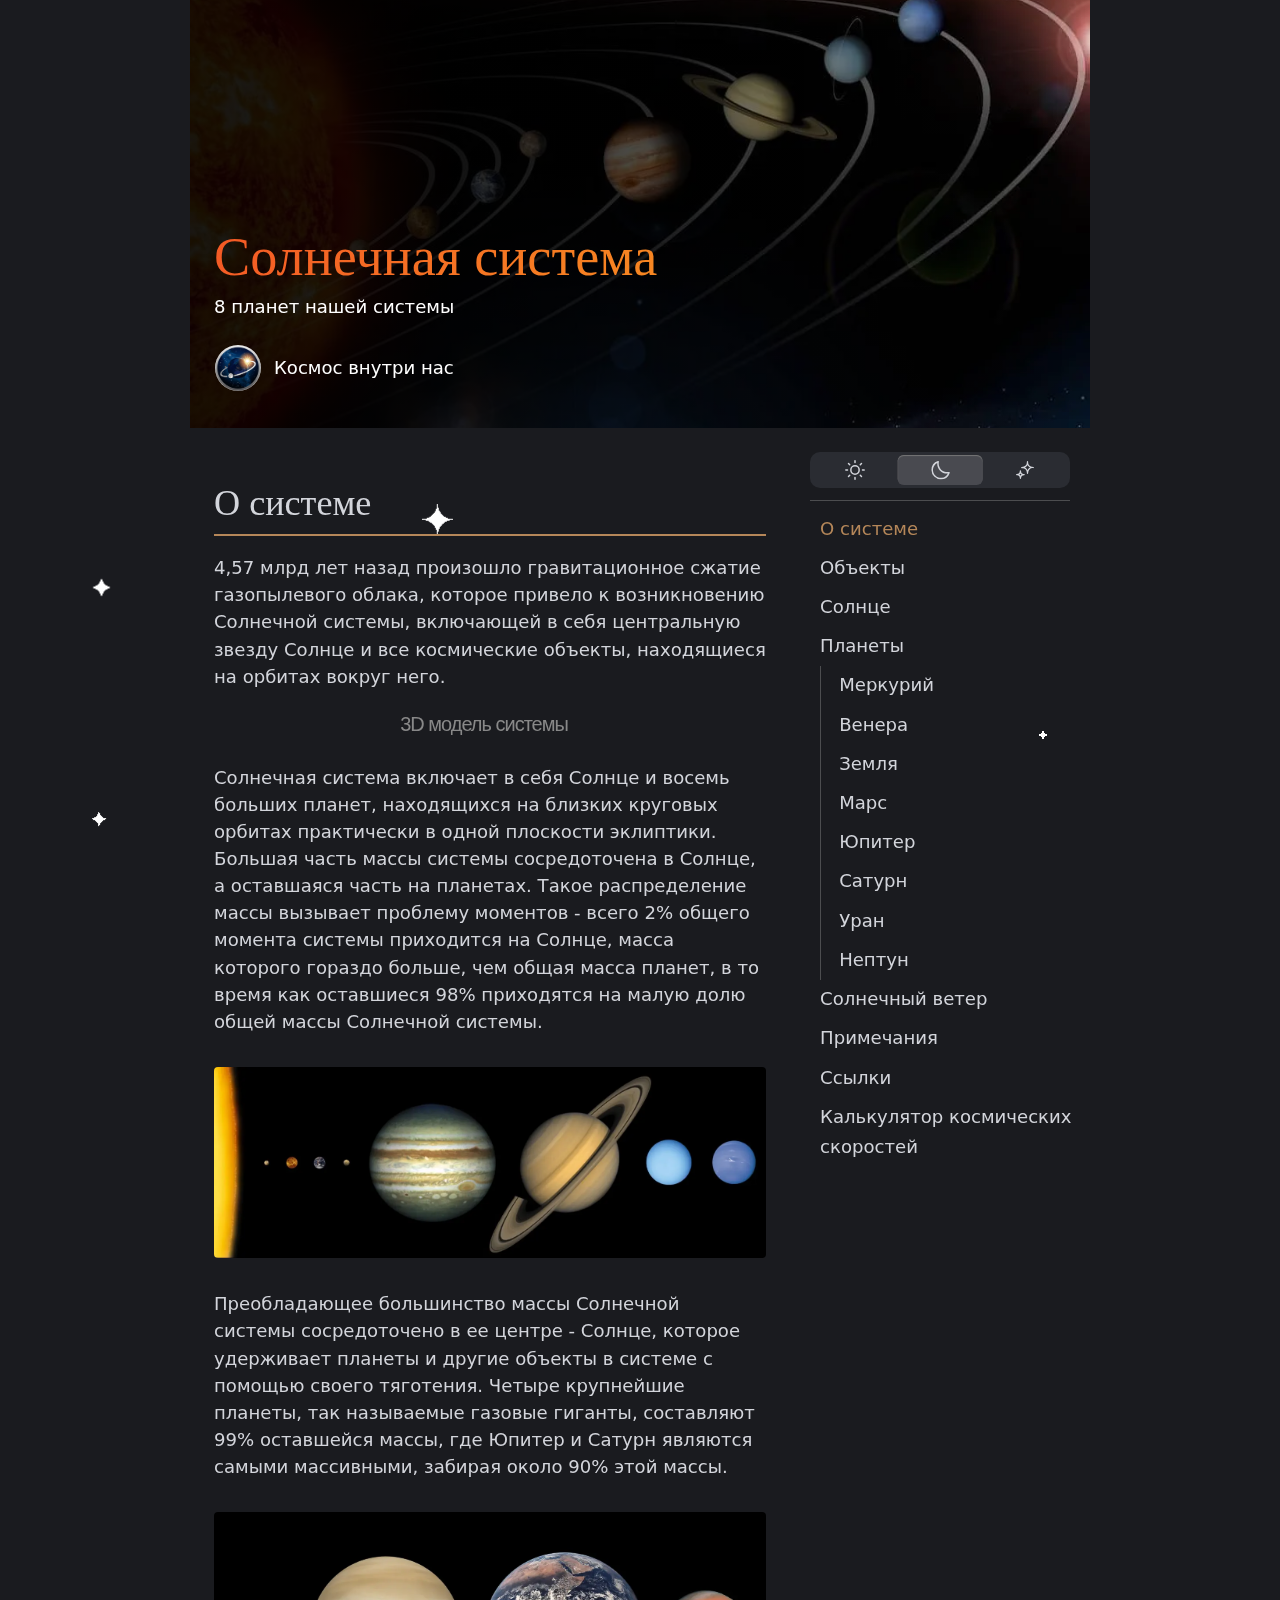
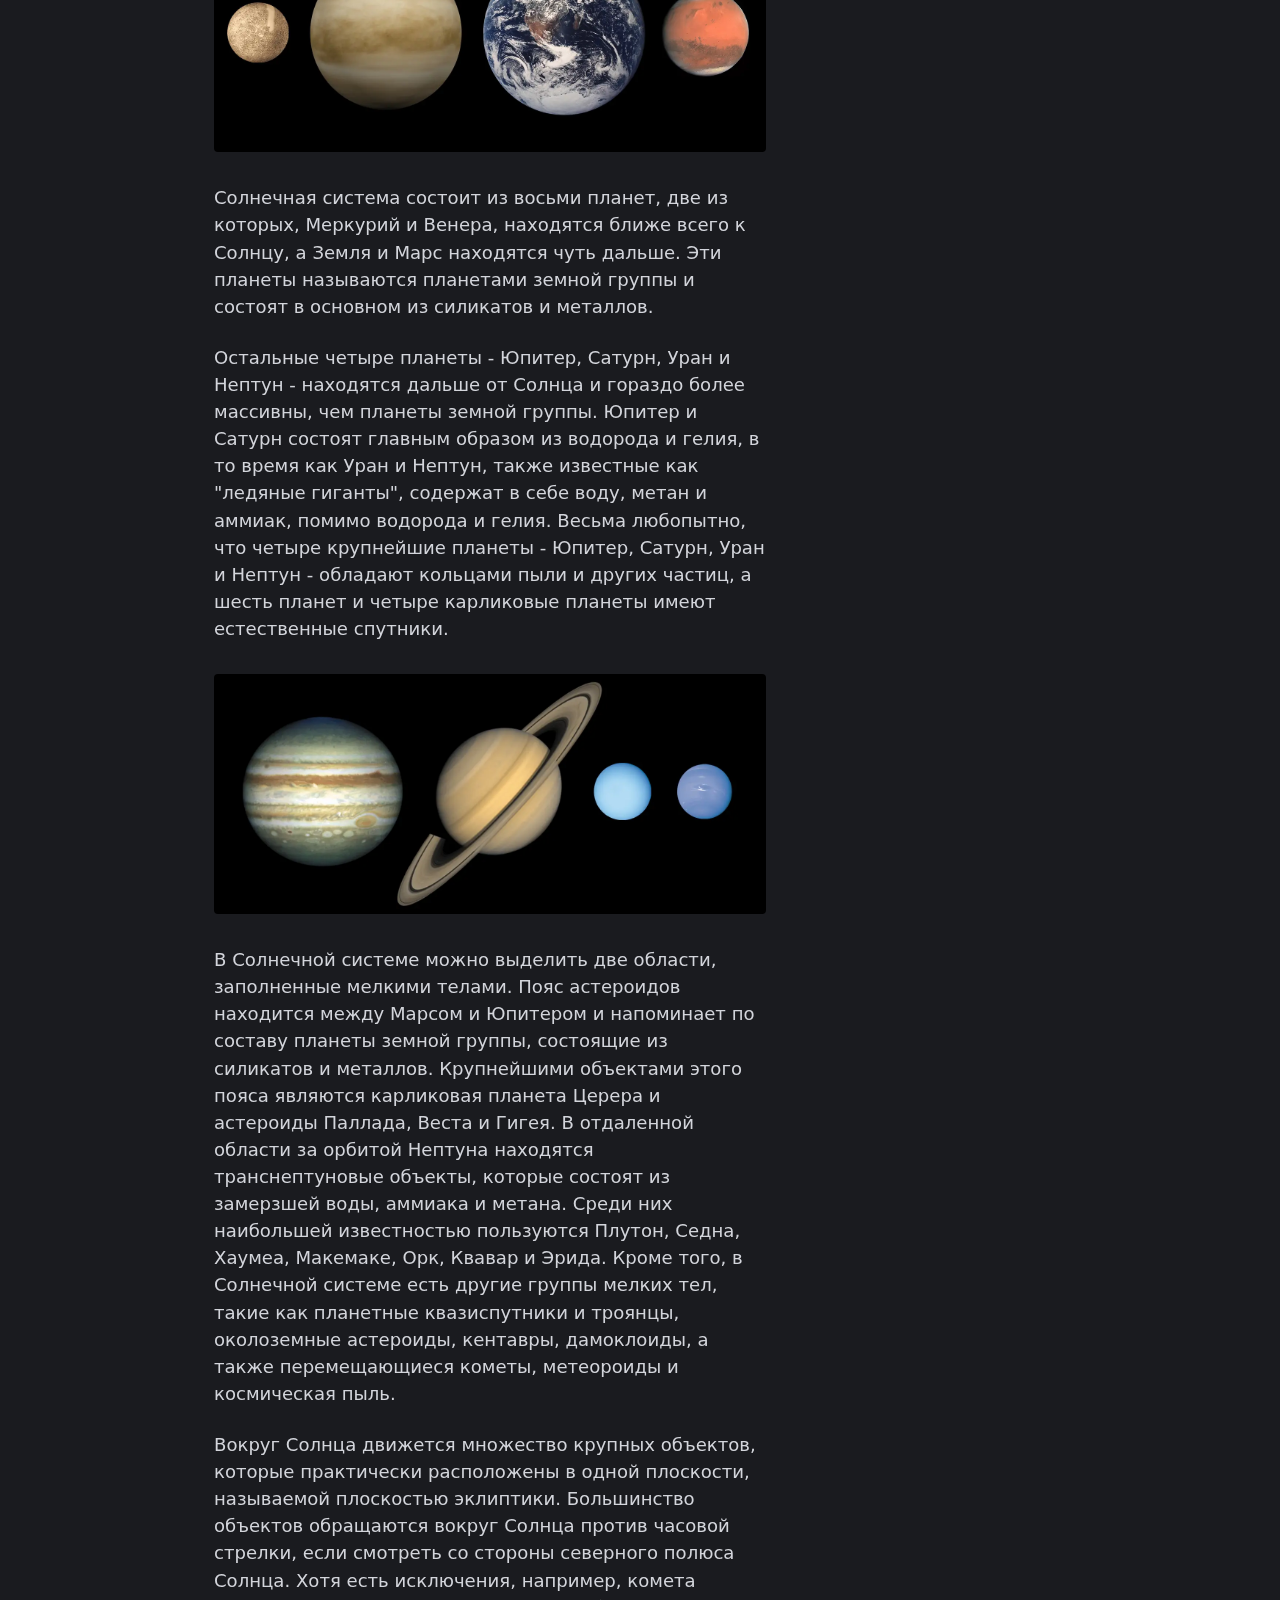
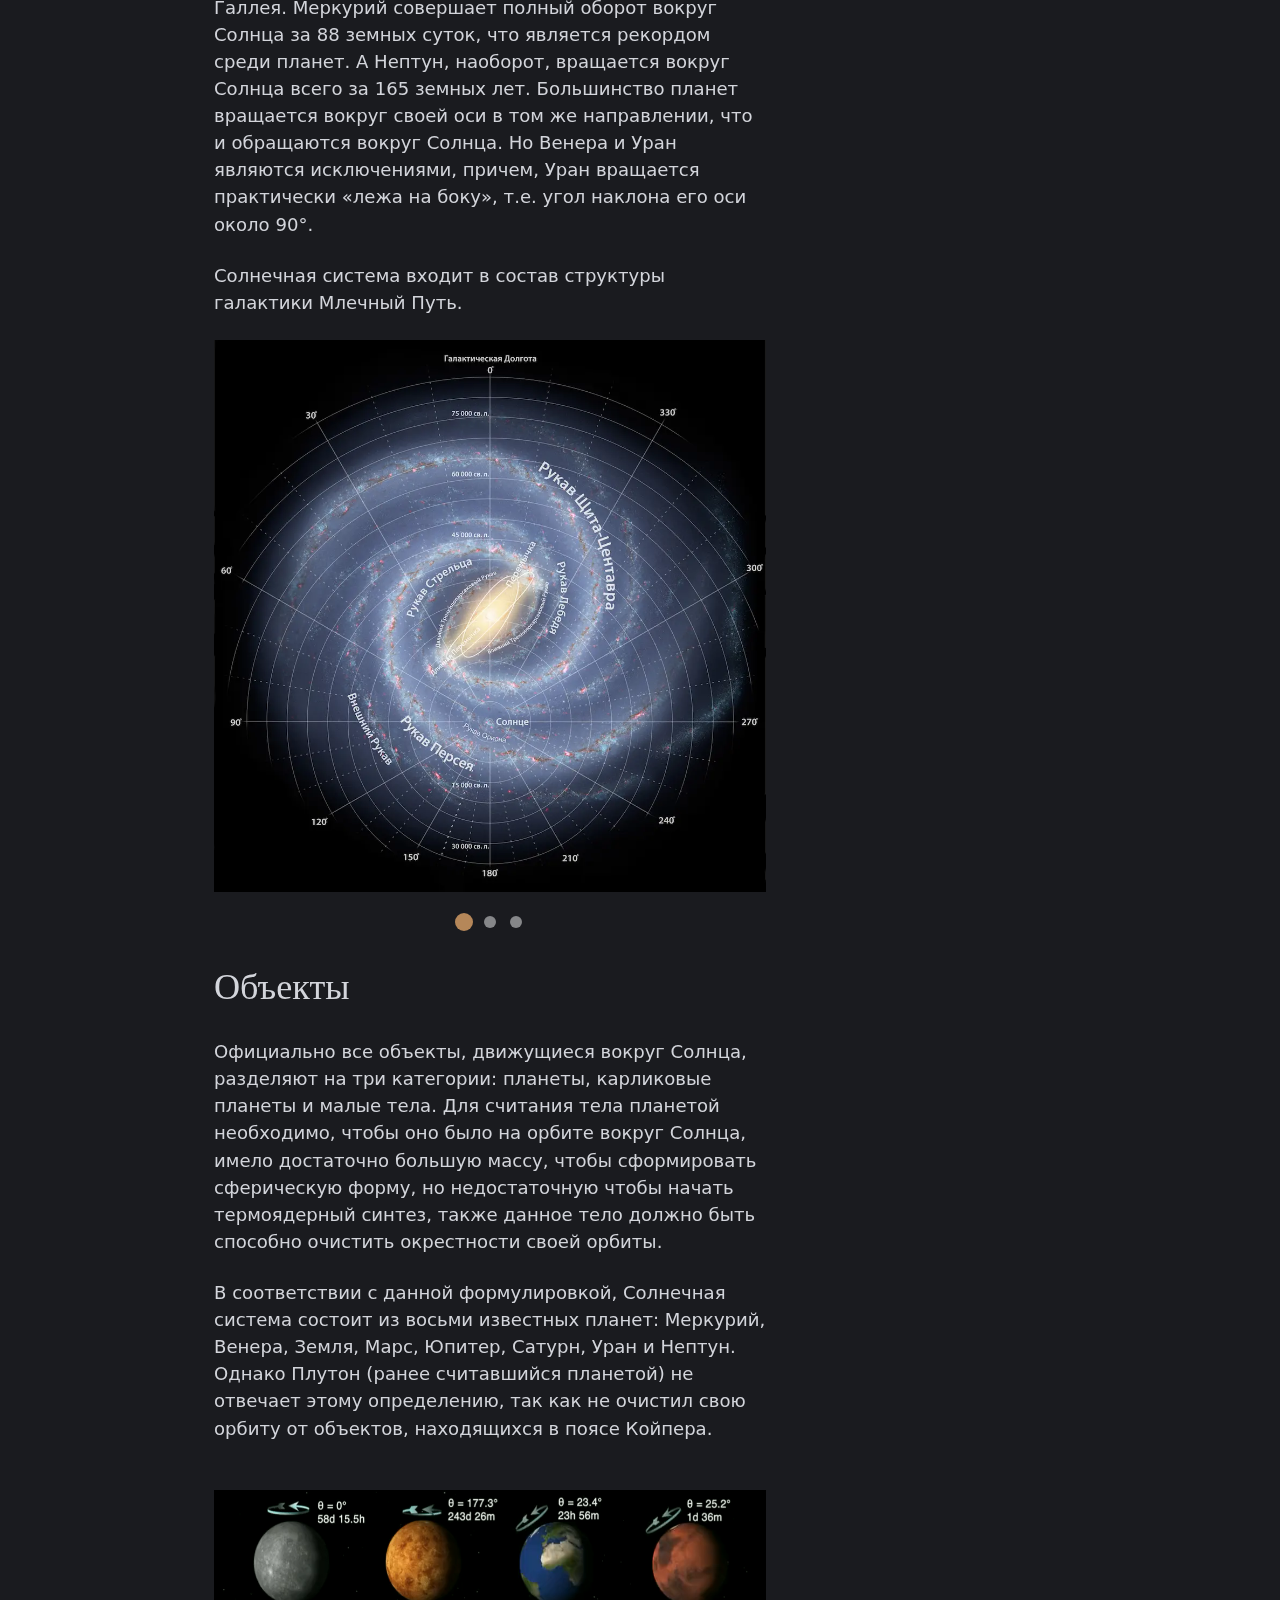
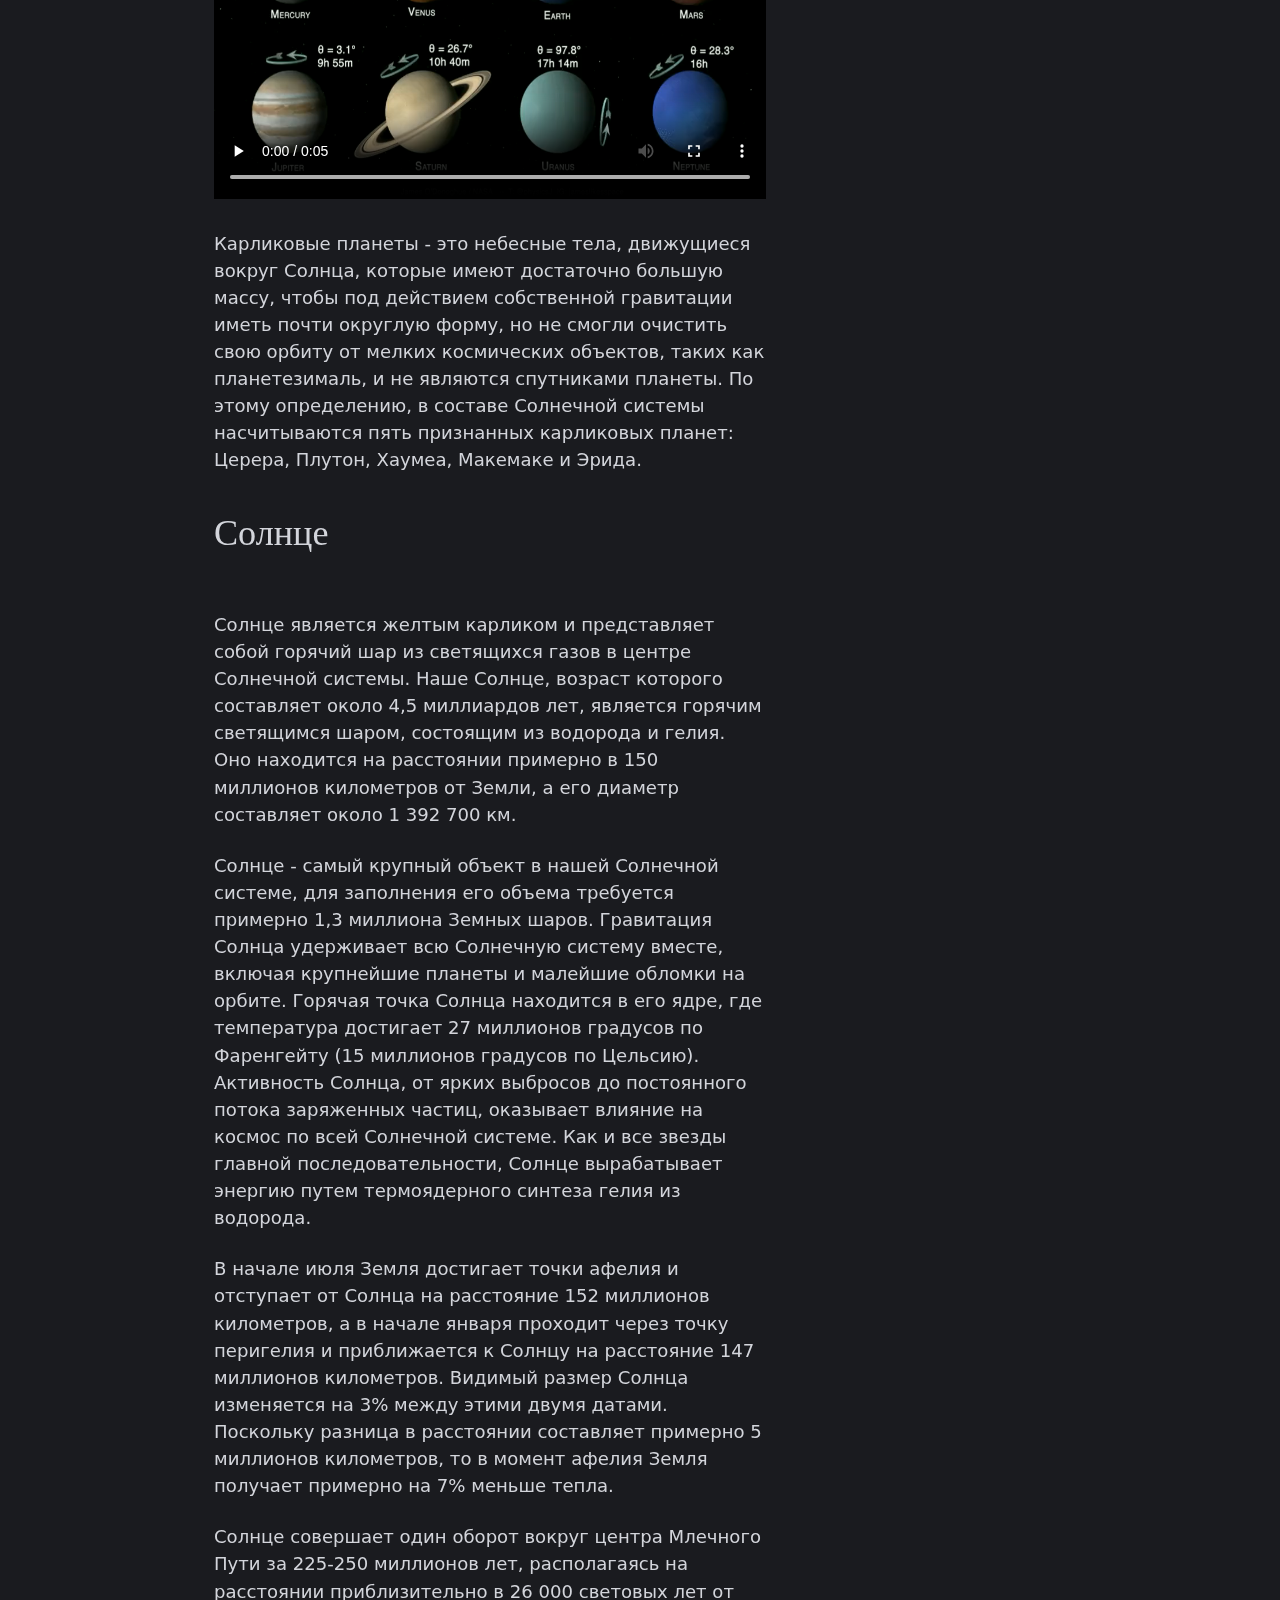
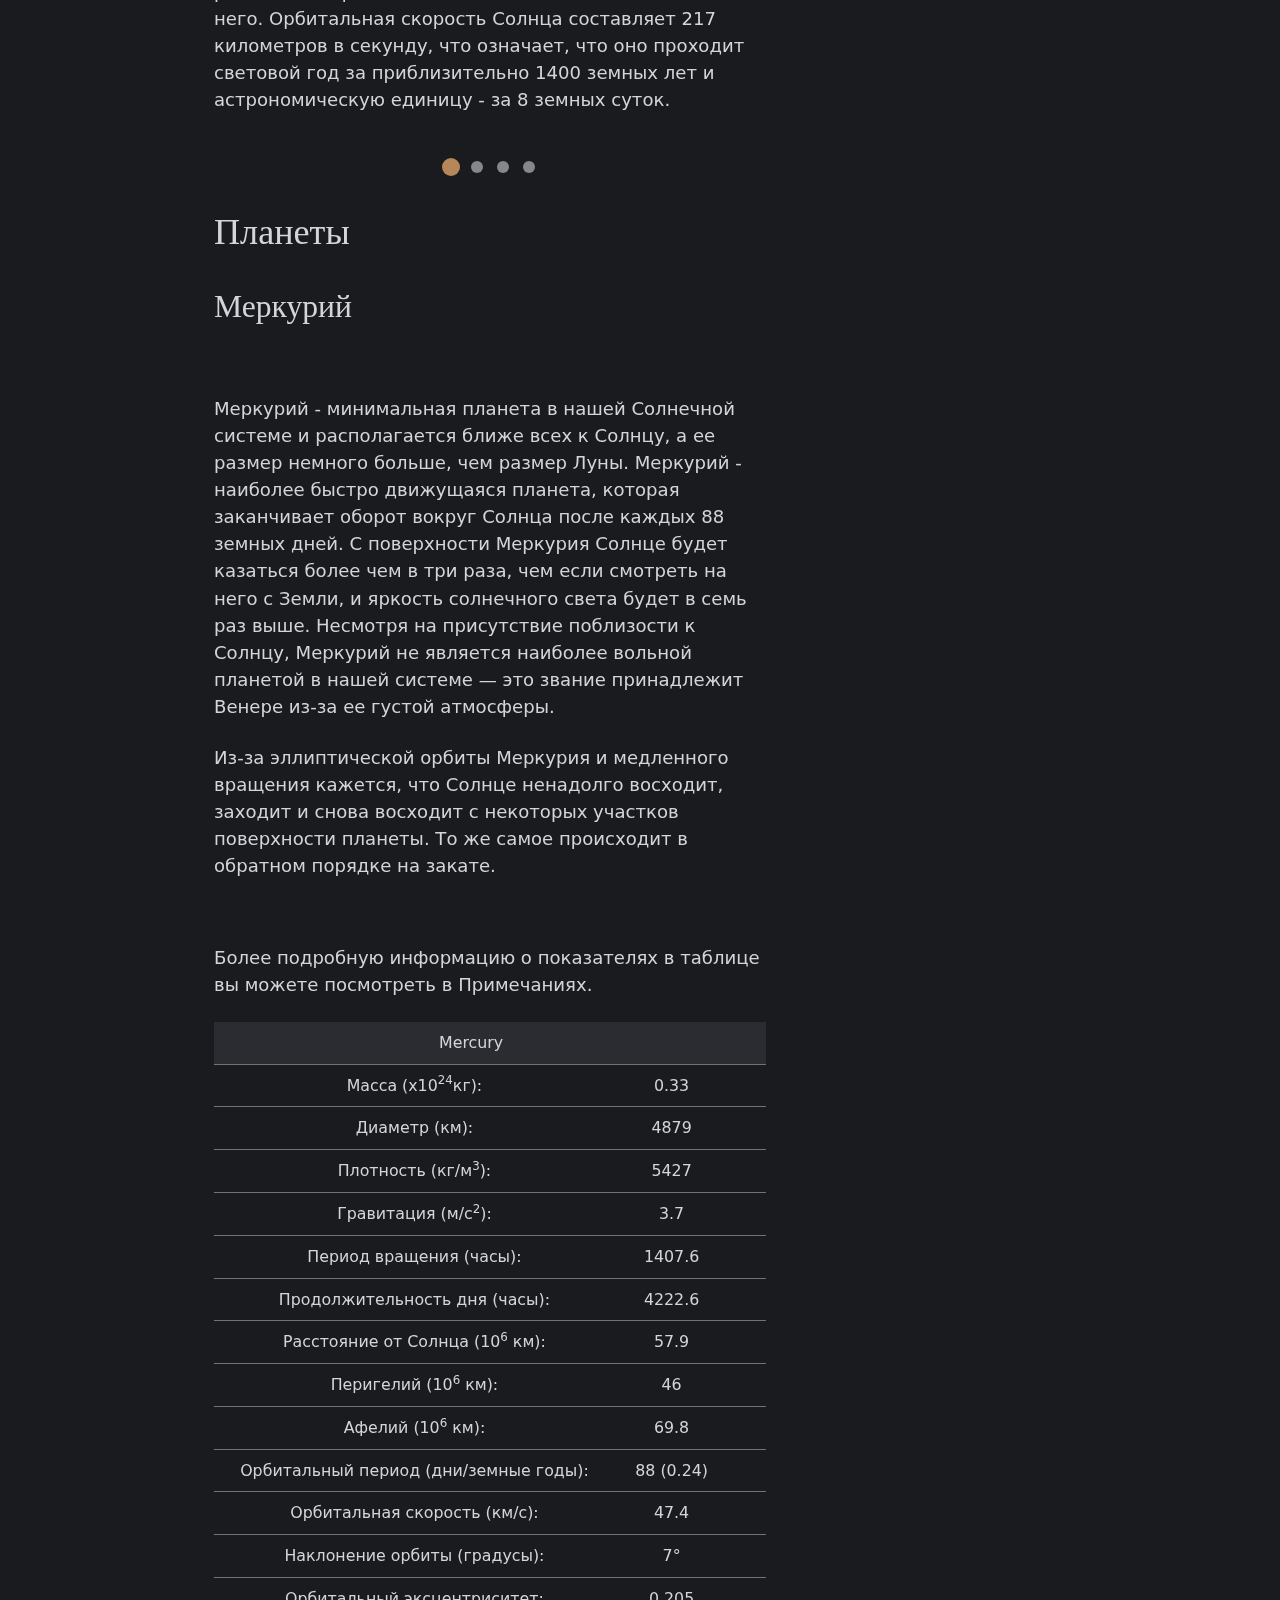
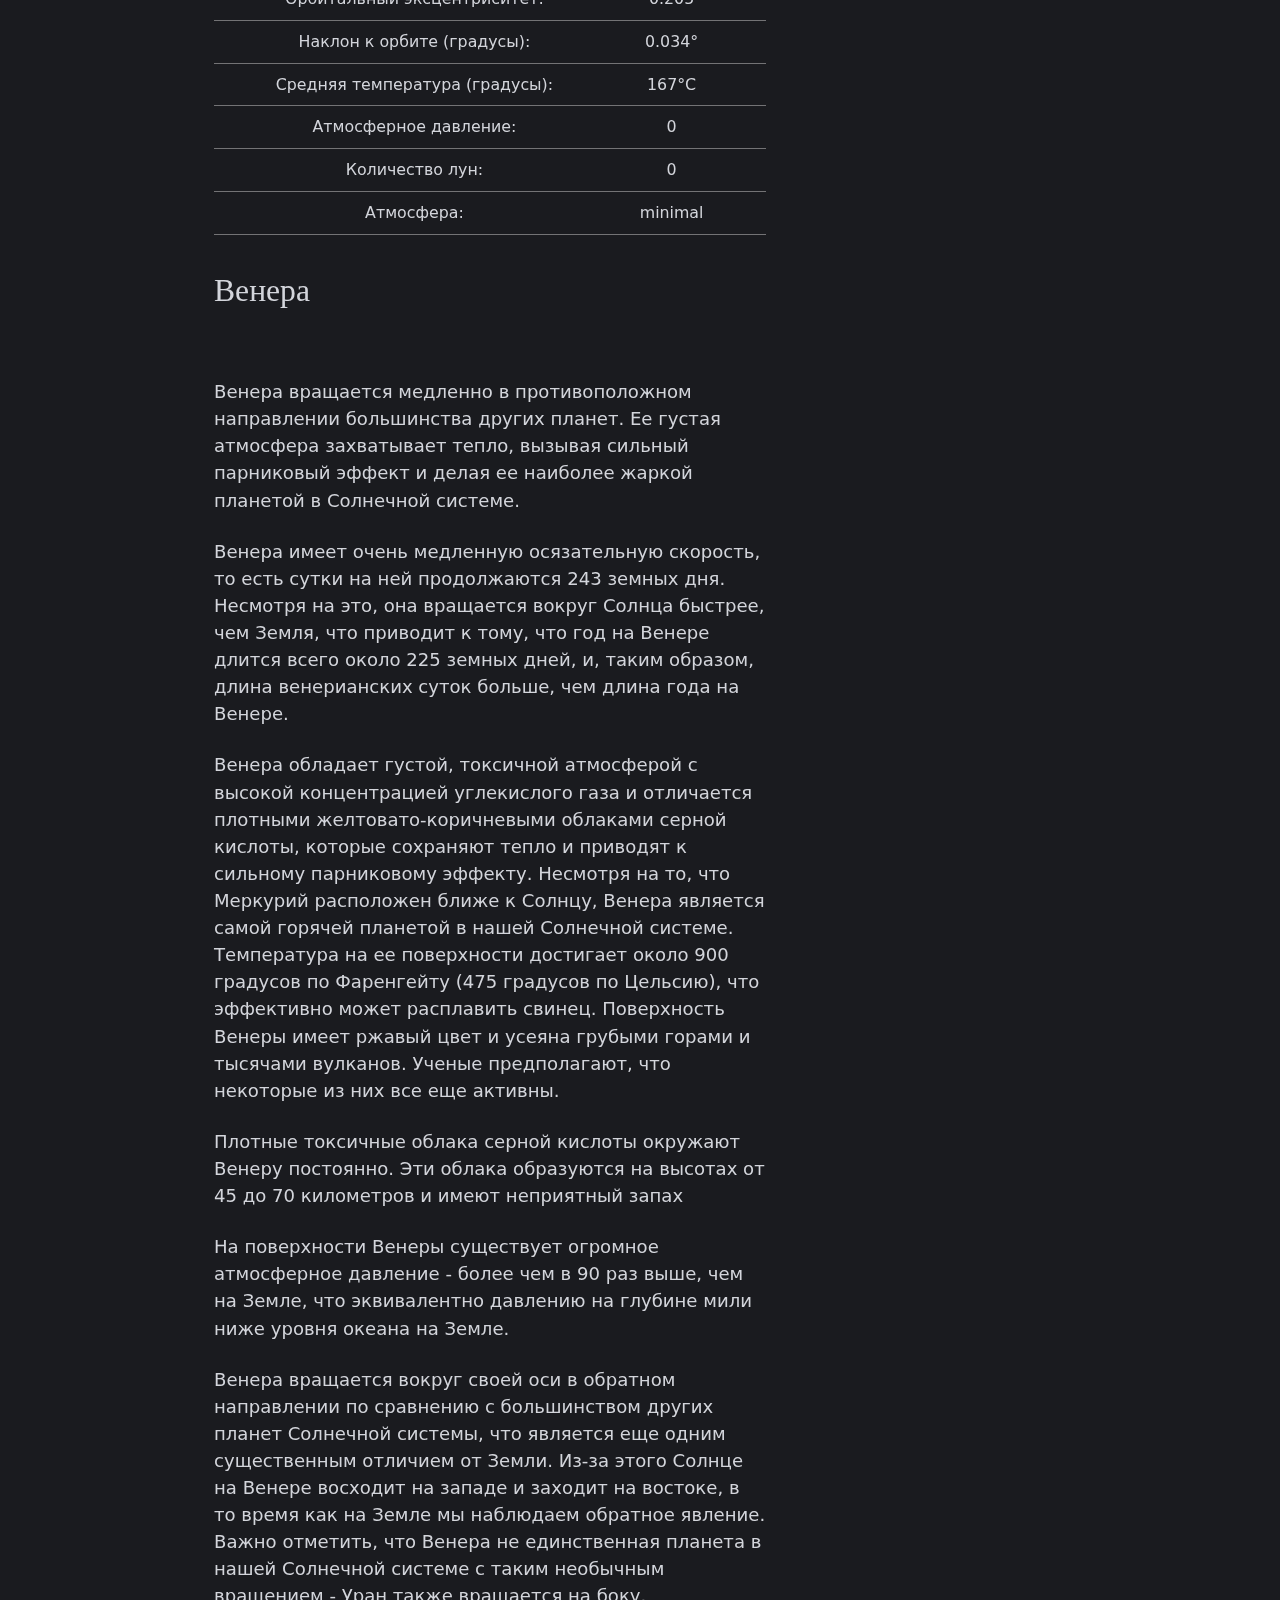
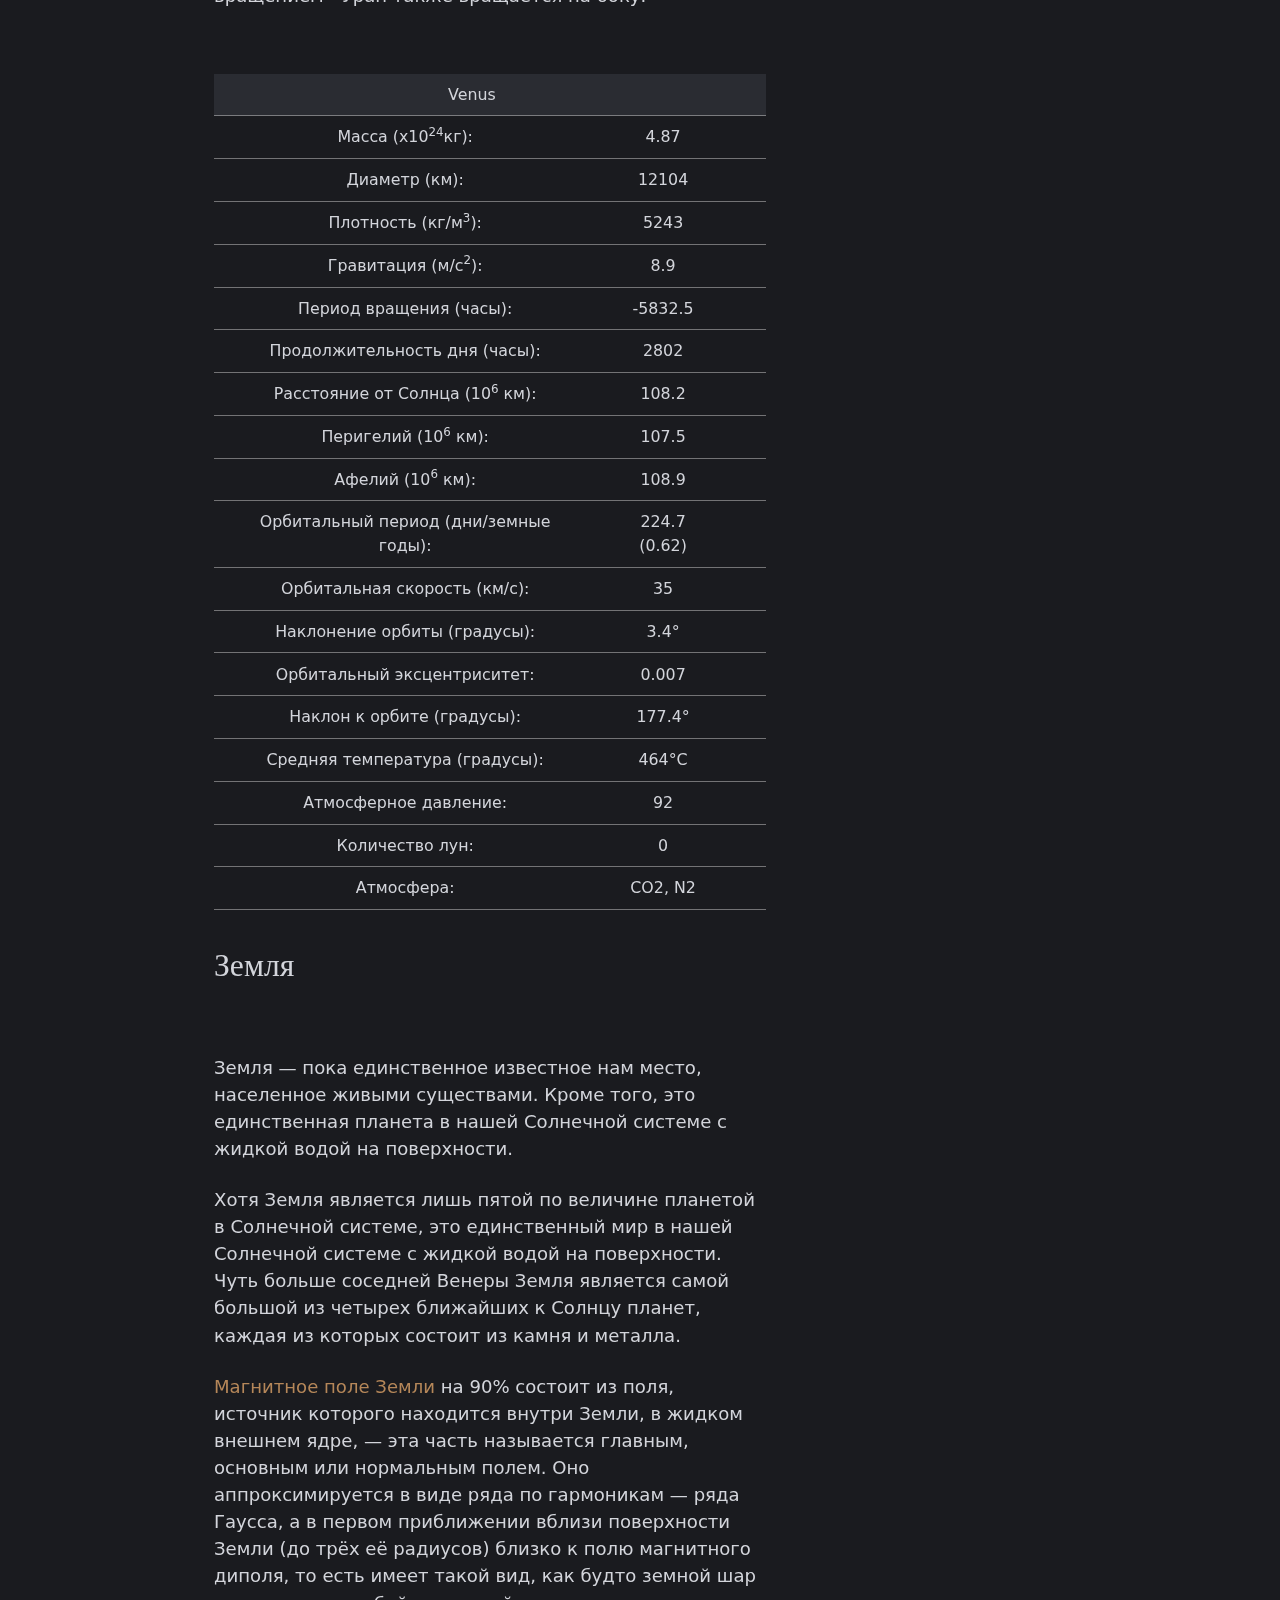
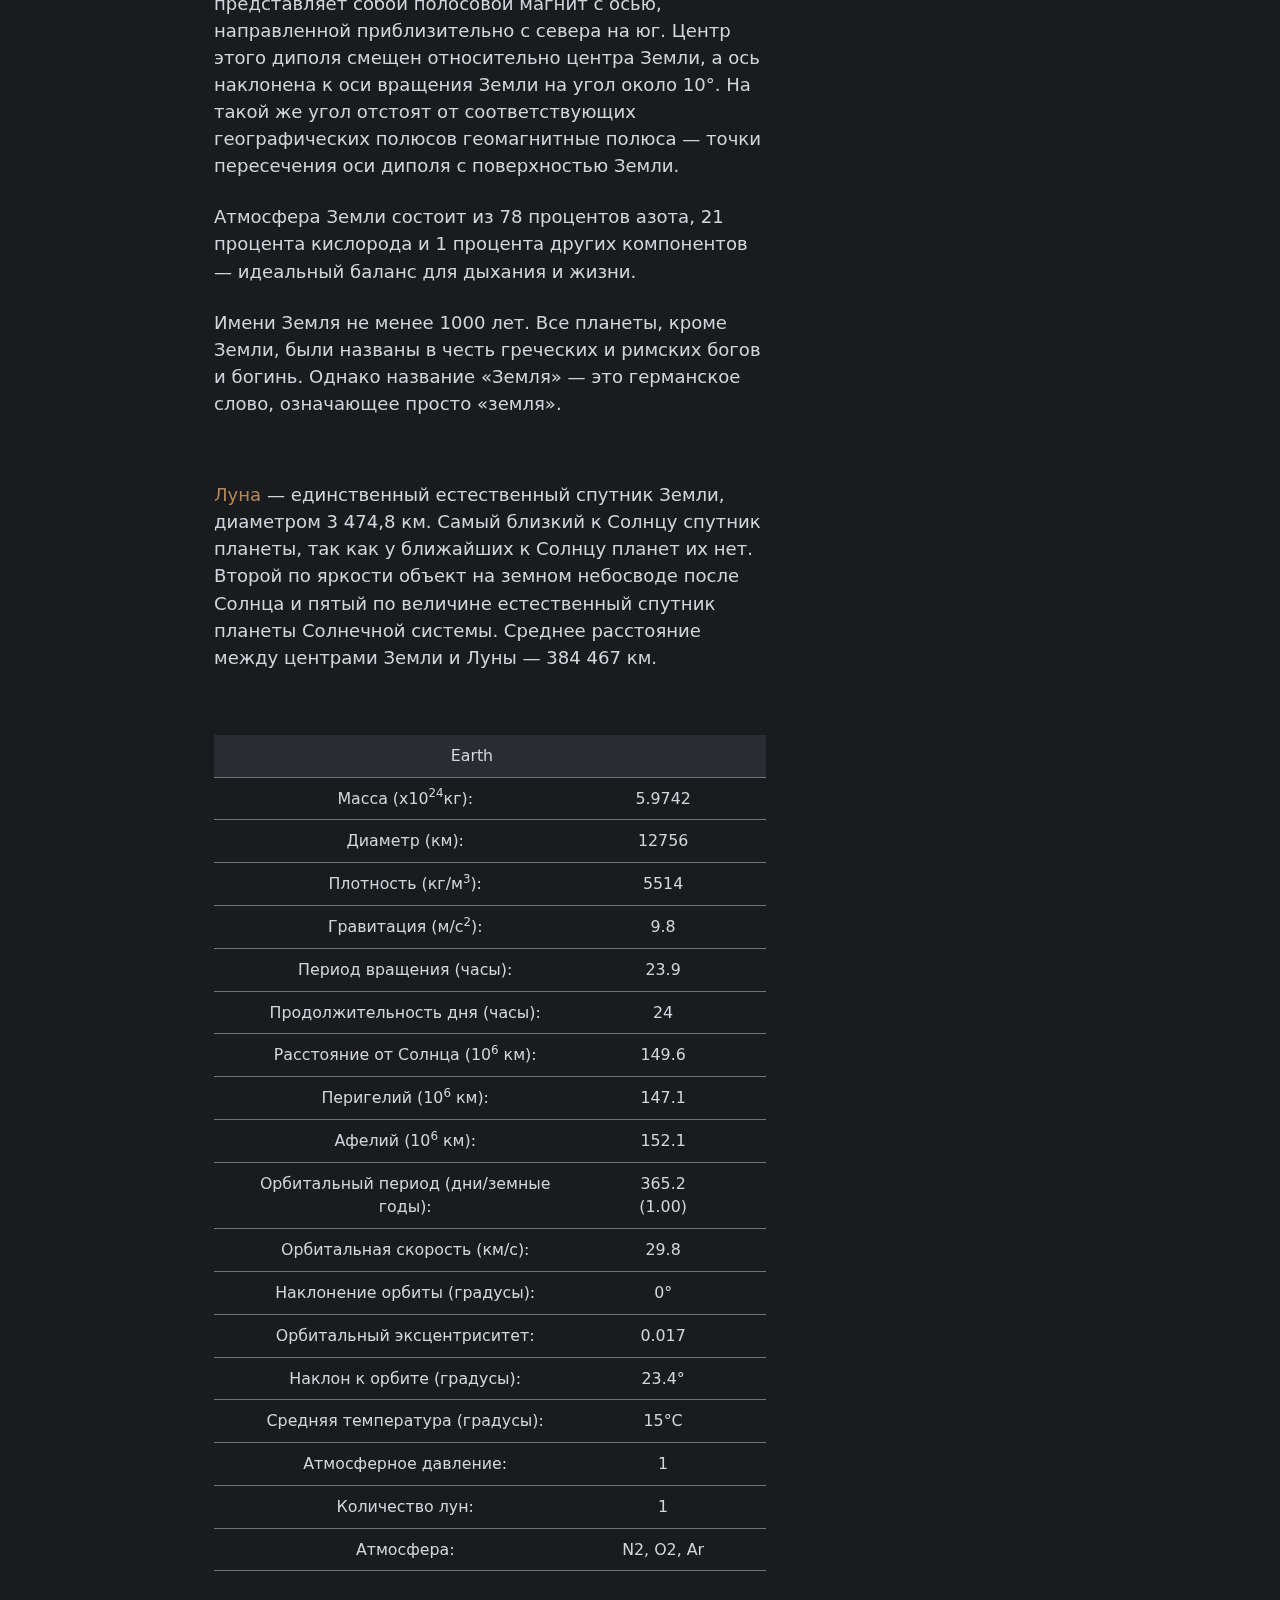
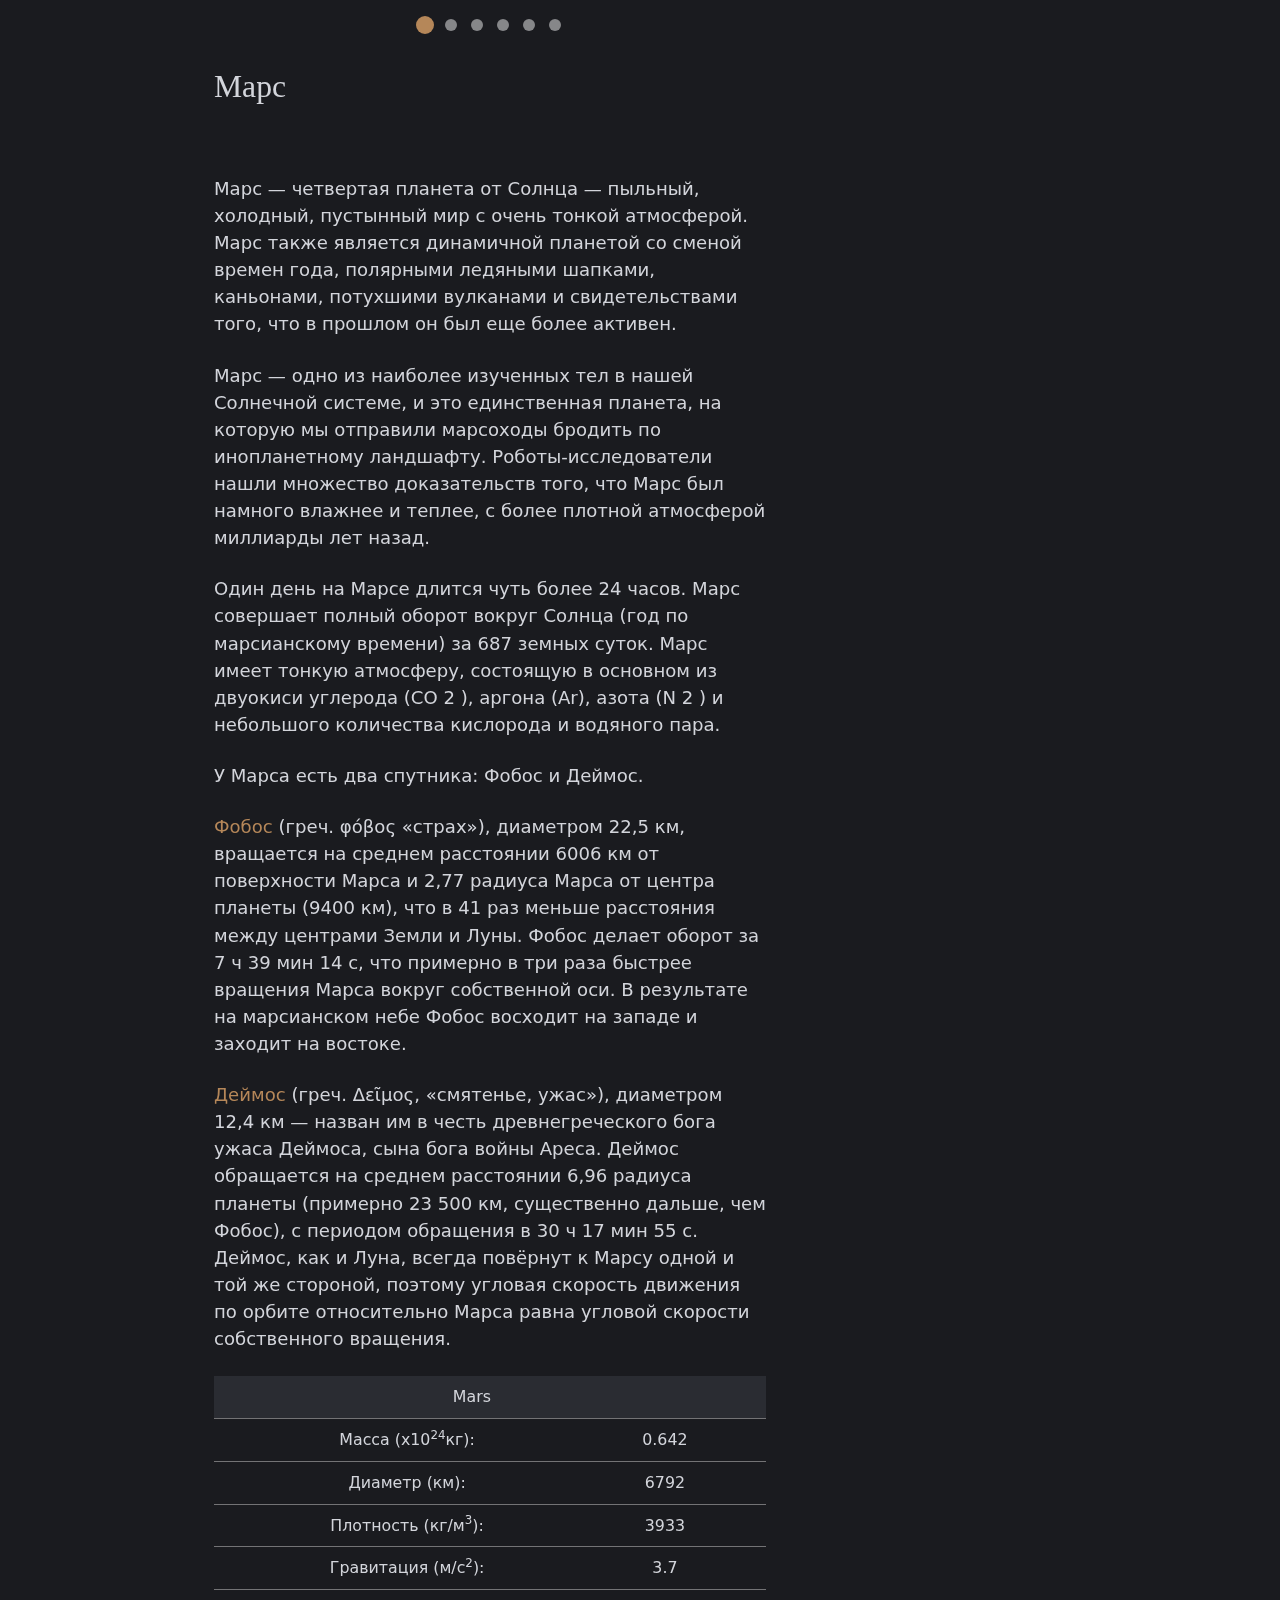
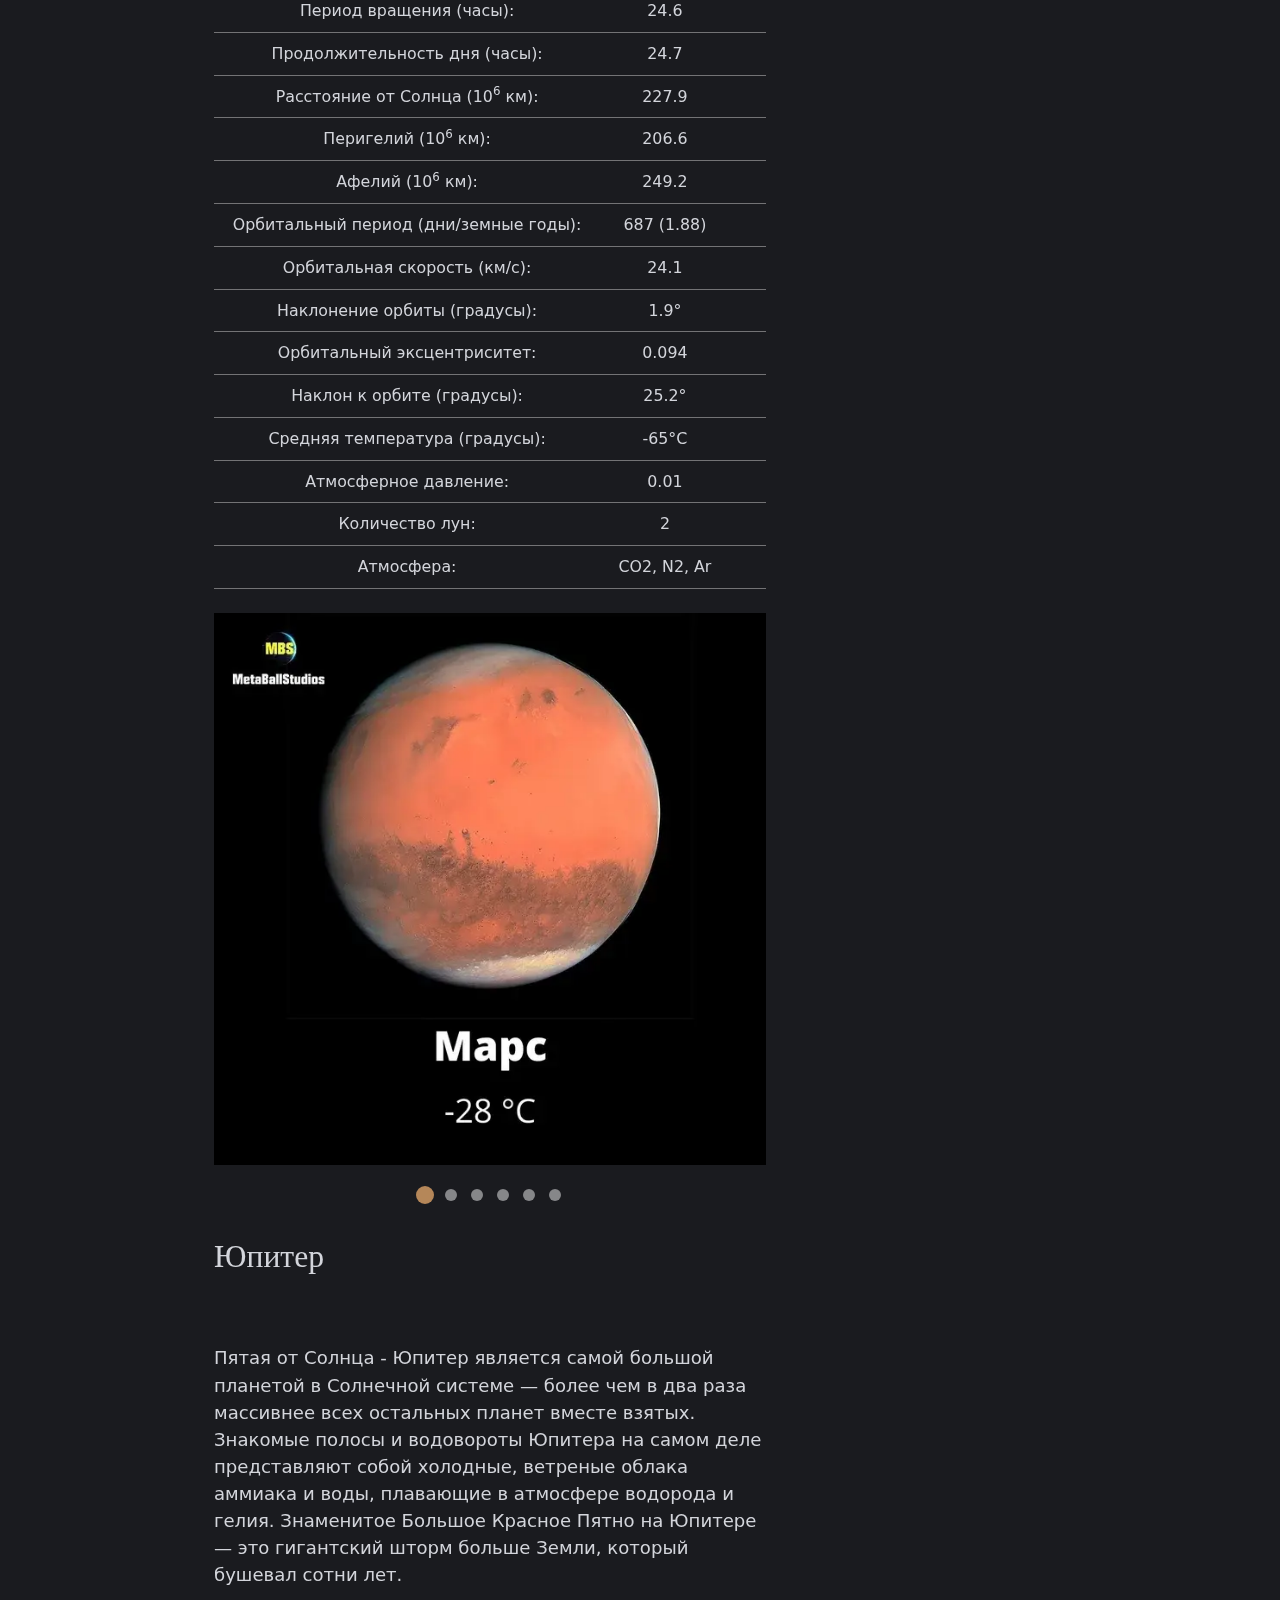
==== commit 2addb76b: "Add files via upload" ====
--- a/index.html
+++ b/index.html
@@ -72,61 +72,64 @@
         <p></p>
         <section id="introduction">
           <h2>О системе</h2>
-          <p><strong>Солнечная система</strong> — планетная система, включающая в себя центральную звезду Солнце и все
-            естественные космические объекты на гелиоцентрических орбитах. Она сформировалась путём гравитационного
-            сжатия газопылевого облака примерно 4,57 млрд лет назад.</p>
+          <p>4,57 млрд лет назад произошло гравитационное сжатие газопылевого облака, которое привело к возникновению
+            <strong>Солнечной системы</strong>, включающей в себя центральную звезду Солнце и все космические объекты,
+            находящиеся на орбитах вокруг него.
+          </p>
           <div class="container3">
-        <a href="solarmodal/index.html" class="fciA"><span class="fciSpan">3D модель системы
-          </span></a>
-      </div>
-          <p>Общая масса Солнечной системы составляет около 1,0014 массы Солнца. Большая часть её приходится на Солнце;
-            оставшаяся часть практически полностью содержится в восьми отдалённых друг от друга планетах, имеющих
-            близкие к круговым орбиты, лежащие почти в одной плоскости — плоскости эклиптики. Из-за этого наблюдается
-            противоречащее ожидаемому распределение момента импульса между Солнцем и планетами (так называемая «проблема
-            моментов»): всего 2% общего момента системы приходится на долю Солнца, масса которого в ~740 раз больше
-            общей массы планет, а остальные 98% — на ~0,001 общей массы Солнечной системы.</p>
+            <a href="solarmodal/index.html" class="fciA"><span class="fciSpan">3D модель системы
+              </span></a>
+          </div>
+          <p>
+            Солнечная система включает в себя Солнце и восемь больших планет, находящихся на близких круговых орбитах
+            практически в одной плоскости эклиптики. Большая часть массы системы сосредоточена в Солнце, а оставшаяся
+            часть на планетах. Такое распределение массы вызывает проблему моментов - всего 2% общего момента системы
+            приходится на Солнце, масса которого гораздо больше, чем общая масса планет, в то время как оставшиеся 98%
+            приходятся на малую долю общей массы Солнечной системы.</p>
+
           <div class="imgBox"><img src="img/solar_system.webp" data-zoomable loading="lazy" alt="solar system">
             <div class="box-content"><span class="title">соотношение размеров планет и Солнца</span> <span
                 class="post">(межпланетные расстояния не в масштабе)</span></div>
           </div>
-          <p>В Солнце сосредоточена подавляющая часть всей массы системы (около 99,866%), оно удерживает своим
-            тяготением планеты и прочие тела, принадлежащие к Солнечной системе. Четыре крупнейших объекта — газовые
-            гиганты — составляют 99% оставшейся массы (при этом большая часть приходится на Юпитер и Сатурн — около 90
-            %).</p>
+          <p>Преобладающее большинство массы Солнечной системы сосредоточено в ее центре - Солнце, которое удерживает
+            планеты и другие объекты в системе с помощью своего тяготения. Четыре крупнейшие планеты, так называемые
+            газовые гиганты, составляют 99% оставшейся массы, где Юпитер и Сатурн являются самыми массивными, забирая
+            около 90% этой массы.</p>
           <div class="imgBox"><img src="img/planet_size_comparisons.webp" data-zoomable loading="lazy"
               alt="planet size comparisons">
             <div class="box-content"><span class="title">планеты земной группы</span> <span class="post">Меркурий,
                 Венера, Земля и Марс</span></div>
           </div>
-          <p>Четыре ближайшие к Солнцу планеты, называемые планетами земной группы, — Меркурий, Венера, Земля и Марс —
-            состоят в основном из силикатов и металлов.</p>
-          <p>Четыре более удалённые от Солнца планеты — Юпитер, Сатурн, Уран и Нептун (также называемые газовыми
-            гигантами) — намного более массивны, чем планеты земной группы. Крупнейшие планеты, входящие в состав
-            Солнечной системы, Юпитер и Сатурн, состоят главным образом из водорода и гелия; меньшие газовые гиганты,
-            Уран и Нептун, помимо водорода и гелия, преимущественно содержат воду, метан и аммиак, такие планеты
-            выделяются в отдельный класс «ледяных гигантов». Шесть планет из восьми и четыре карликовые планеты имеют
-            естественные спутники. Юпитер, Сатурн, Уран и Нептун окружены кольцами пыли и других частиц.</p>
+          <p>
+            Солнечная система состоит из восьми планет, две из которых, Меркурий и Венера, находятся ближе всего к
+            Солнцу, а Земля и Марс находятся чуть дальше. Эти планеты называются планетами земной группы и состоят в
+            основном из силикатов и металлов.</p>
+          <p>Остальные четыре планеты - Юпитер, Сатурн, Уран и Нептун - находятся дальше от Солнца и гораздо более
+            массивны, чем планеты земной группы. Юпитер и Сатурн состоят главным образом из водорода и гелия, в то время
+            как Уран и Нептун, также известные как "ледяные гиганты", содержат в себе воду, метан и аммиак, помимо
+            водорода и гелия. Весьма любопытно, что четыре крупнейшие планеты - Юпитер, Сатурн, Уран и Нептун - обладают
+            кольцами пыли и других частиц, а шесть планет и четыре карликовые планеты имеют естественные спутники.</p>
           <div class="imgBox"><img src="img/Gas_planet_size_comparisons.webp" data-zoomable loading="lazy"
               alt="Gas planet size comparisons">
             <div class="box-content"><span class="title">Планеты-гиганты</span> <span class="post">Юпитер, Сатурн, Уран
                 и Нептун</span></div>
           </div>
-          <p>В Солнечной системе существуют две области, заполненные малыми телами. Пояс астероидов, находящийся между
-            Марсом и Юпитером, схож по составу с планетами земной группы, поскольку состоит из силикатов и металлов.
-            Крупнейшими объектами пояса астероидов являются карликовая планета Церера и астероиды Паллада, Веста и
-            Гигея. За орбитой Нептуна располагаются транснептуновые объекты, состоящие из замёрзшей воды, аммиака и
-            метана, крупнейшими из которых являются Плутон, Седна, Хаумеа, Макемаке, Квавар, Орк и Эрида. В Солнечной
-            системе существуют и другие популяции малых тел, такие как планетные квазиспутники и троянцы, околоземные
-            астероиды, кентавры, дамоклоиды, а также перемещающиеся по системе кометы, метеороиды и космическая пыль.
+          <p>В Солнечной системе можно выделить две области, заполненные мелкими телами. Пояс астероидов находится между
+            Марсом и Юпитером и напоминает по составу планеты земной группы, состоящие из силикатов и металлов.
+            Крупнейшими объектами этого пояса являются карликовая планета Церера и астероиды Паллада, Веста и Гигея.
+            В отдаленной области за орбитой Нептуна находятся транснептуновые объекты, которые состоят из замерзшей
+            воды, аммиака и метана. Среди них наибольшей известностью пользуются Плутон, Седна, Хаумеа, Макемаке, Орк,
+            Квавар и Эрида.
+            Кроме того, в Солнечной системе есть другие группы мелких тел, такие как планетные квазиспутники и троянцы,
+            околоземные астероиды, кентавры, дамоклоиды, а также перемещающиеся кометы, метеороиды и космическая пыль.
           </p>
-          <p>Большинство крупных объектов, обращающихся вокруг Солнца, движутся практически в одной плоскости,
-            называемой плоскостью эклиптики. Все планеты и большинство других объектов обращаются вокруг Солнца в одном
-            направлении с вращением Солнца (против часовой стрелки, если смотреть со стороны северного полюса Солнца).
-            Есть исключения, такие как комета Галлея. Самой большой угловой скоростью обладает Меркурий — он успевает
-            совершить полный оборот вокруг Солнца всего за 88 земных суток. А для самой удалённой планеты — Нептуна —
-            период обращения составляет 165 земных лет. Большая часть планет вращается вокруг своей оси в ту же сторону,
-            что и обращается вокруг Солнца. Исключения составляют Венера и Уран, причём Уран вращается практически «лёжа
-            на боку» (наклон оси около 90°)</p>
+          <p>Вокруг Солнца движется множество крупных объектов, которые практически расположены в одной плоскости,
+            называемой плоскостью эклиптики. Большинство объектов обращаются вокруг Солнца против часовой стрелки, если
+            смотреть со стороны северного полюса Солнца. Хотя есть исключения, например, комета Галлея.
+            Меркурий совершает полный оборот вокруг Солнца за 88 земных суток, что является рекордом среди планет. А
+            Нептун, наоборот, вращается вокруг Солнца всего за 165 земных лет. Большинство планет вращается вокруг своей
+            оси в том же направлении, что и обращаются вокруг Солнца. Но Венера и Уран являются исключениями, причем,
+            Уран вращается практически «лежа на боку», т.е. угол наклона его оси около 90°.</p>
           <p>Солнечная система входит в состав структуры галактики Млечный Путь.</p>
           <div class="blaze-slider">
             <div class="blaze-container">
@@ -145,40 +148,44 @@
         </section>
         <section id="objects">
           <h2>Объекты</h2>
-          <p>Все объекты Солнечной системы, обращающиеся вокруг Солнца, официально делят на три категории: планеты,
-            карликовые планеты и малые тела Солнечной системы. Планета — любое тело на орбите вокруг Солнца, оказавшееся
-            достаточно массивным, чтобы приобрести сферическую форму, но недостаточно массивным для начала термоядерного
-            синтеза, и сумевшее очистить окрестности своей орбиты.</p>
-          <p>Согласно этому определению в Солнечной системе имеется восемь известных планет: Меркурий, Венера, Земля,
-            Марс, Юпитер, Сатурн, Уран и Нептун. Плутон (до 2006 года считавшийся планетой) не соответствует этому
-            определению, поскольку не очистил свою орбиту от окружающих объектов пояса Койпера.</p><video width="100%"
-            height="auto" controls>
+          <p>Официально все объекты, движущиеся вокруг Солнца, разделяют на три категории: планеты, карликовые планеты и
+            малые тела. Для считания тела планетой необходимо, чтобы оно было на орбите вокруг Солнца, имело достаточно
+            большую массу, чтобы сформировать сферическую форму, но недостаточную чтобы начать термоядерный синтез,
+            также данное тело должно быть способно очистить окрестности своей орбиты.</p>
+          <p>В соответствии с данной формулировкой, Солнечная система состоит из восьми известных планет: Меркурий,
+            Венера, Земля, Марс, Юпитер, Сатурн, Уран и Нептун. Однако Плутон (ранее считавшийся планетой) не отвечает
+            этому определению, так как не очистил свою орбиту от объектов, находящихся в поясе Койпера.</p><video
+            width="100%" height="auto" controls>
             <source src="./img/space-planet.mp4" type="video/mp4">
           </video>
-          <p>Карликовая планета — небесное тело, обращающееся по орбите вокруг Солнца; которое достаточно массивно,
-            чтобы под действием собственных сил гравитации поддерживать близкую к округлой форму; но которое не очистило
-            пространство своей орбиты от планетезималей и не является спутником планеты. По этому определению у
-            Солнечной системы имеется пять признанных карликовых планет: Церера, Плутон, Хаумеа, Макемаке и Эрида.</p>
+          <p>Карликовые планеты - это небесные тела, движущиеся вокруг Солнца, которые имеют достаточно большую массу,
+            чтобы под действием собственной гравитации иметь почти округлую форму, но не смогли очистить свою орбиту от
+            мелких космических объектов, таких как планетезималь, и не являются спутниками планеты. По этому
+            определению, в составе Солнечной системы насчитываются пять признанных карликовых планет: Церера, Плутон,
+            Хаумеа, Макемаке и Эрида.</p>
         </section>
         <section id="sun">
           <h2>Солнце</h2><img src="img/sun.webp" loading="lazy" alt="sun">
-          <p>Солнце — желтый карлик, горячий шар светящихся газов в центре нашей Солнечной системы. Наше Солнце — звезда
-            возрастом ~4,5 миллиарда лет — горячий светящийся шар из водорода и гелия в центре нашей Солнечной системы.
-            Солнце находится примерно в 150 миллионов километров от Земли, а его диаметр составляет ~1 392 700 км.</p>
-          <p>Солнце — самый большой объект в нашей Солнечной системе. Чтобы заполнить объем Солнца, потребуется 1,3
-            миллиона земных шаров. Его гравитация удерживает Солнечную систему вместе, удерживая все, от самых больших
-            планет до мельчайших обломков на орбите вокруг нее. Самая горячая часть Солнца — это его ядро, где
+          <p>Солнце является желтым карликом и представляет собой горячий шар из светящихся газов в центре Солнечной
+            системы. Наше Солнце, возраст которого составляет около 4,5 миллиардов лет, является горячим светящимся
+            шаром, состоящим из водорода и гелия. Оно находится на расстоянии примерно в 150 миллионов километров от
+            Земли, а его диаметр составляет около 1 392 700 км.</p>
+          <p>Солнце - самый крупный объект в нашей Солнечной системе, для заполнения его объема
+            требуется примерно 1,3 миллиона Земных шаров. Гравитация Солнца удерживает всю Солнечную систему вместе,
+            включая крупнейшие планеты и малейшие обломки на орбите. Горячая точка Солнца находится в его ядре, где
             температура достигает 27 миллионов градусов по Фаренгейту (15 миллионов градусов по Цельсию). Активность
-            Солнца, от его мощных извержений до непрерывного потока заряженных частиц, которые оно испускает, влияет на
-            природу космоса во всей Солнечной системе. Как и все звёзды главной последовательности, Солнце вырабатывает
-            энергию путём термоядерного синтеза гелия из водорода.</p>
-          <p>Земля проходит через точку афелия в начале июля и удаляется от Солнца на расстояние 152 млн км, а через
-            точку перигелия — в начале января и приближается к Солнцу на расстояние 147 млн км. Видимый диаметр Солнца
-            между этими двумя датами меняется на 3%. Поскольку разница в расстоянии составляет примерно 5 млн км, то в
-            афелии Земля получает примерно на 7% меньше тепла.</p>
-          <p>Солнце находится на расстоянии около 26 000 световых лет от центра Млечного Пути и делает один оборот за
-            225—250 миллионов лет. Орбитальная скорость Солнца равна 217 км/с — таким образом, световой год оно проходит
-            примерно за 1400 земных лет, а одну астрономическую единицу — за 8 земных суток.</p>
+            Солнца, от ярких выбросов до постоянного потока заряженных частиц, оказывает влияние на космос по всей
+            Солнечной системе. Как и все звезды главной последовательности, Солнце вырабатывает энергию путем
+            термоядерного синтеза гелия из водорода.</p>
+          <p>В начале июля Земля достигает точки афелия и отступает от Солнца на расстояние 152 миллионов километров, а
+            в начале января проходит через точку перигелия и приближается к Солнцу на расстояние 147 миллионов
+            километров. Видимый размер Солнца изменяется на 3% между этими двумя датами. Поскольку разница в расстоянии
+            составляет примерно 5 миллионов километров, то в момент афелия Земля получает примерно на 7% меньше тепла.
+          </p>
+          <p>Солнце совершает один оборот вокруг центра Млечного Пути за 225-250 миллионов лет, располагаясь на
+            расстоянии приблизительно в 26 000 световых лет от него. Орбитальная скорость Солнца составляет 217
+            километров в секунду, что означает, что оно проходит световой год за приблизительно 1400 земных лет и
+            астрономическую единицу - за 8 земных суток.</p>
           <div class="blaze-slider">
             <div class="blaze-container">
               <div class="blaze-track-container">
@@ -202,12 +209,12 @@
             <div class="imgBox"><img src="img/mercury.webp" loading="lazy" alt="mercury">
               <div class="box-content"><span class="title">Меркурий</span> <span class="post"></span></div>
             </div>
-            <p>Меркурий — самая маленькая планета в нашей Солнечной системе и ближайшая к Солнцу — лишь немного больше
-              земной Луны. Меркурий — самая быстрая планета, совершающая оборот вокруг Солнца каждые 88 земных суток. С
-              поверхности Меркурия Солнце будет казаться более чем в три раза больше, чем если смотреть с Земли, а
-              солнечный свет будет в семь раз ярче. Несмотря на свою близость к Солнцу, Меркурий не является самой
-              горячей планетой в нашей Солнечной системе — этот титул принадлежит соседней Венере благодаря ее плотной
-              атмосфере.</p>
+            <p>Меркурий - минимальная планета в нашей Солнечной системе и располагается ближе всех к Солнцу, а ее размер
+              немного больше, чем размер Луны. Меркурий - наиболее быстро движущаяся планета, которая заканчивает оборот
+              вокруг Солнца после каждых 88 земных дней. С поверхности Меркурия Солнце будет казаться более чем в три
+              раза, чем если смотреть на него с Земли, и яркость солнечного света будет в семь раз выше. Несмотря на
+              присутствие поблизости к Солнцу, Меркурий не является наиболее вольной планетой в нашей системе — это
+              звание принадлежит Венере из-за ее густой атмосферы.</p>
             <p>Из-за эллиптической орбиты Меркурия и медленного вращения кажется, что Солнце ненадолго восходит, заходит
               и снова восходит с некоторых участков поверхности планеты. То же самое происходит в обратном порядке на
               закате.</p>
@@ -222,26 +229,30 @@
             <div class="imgBox"><img src="img/venus.webp" loading="lazy" alt="venus">
               <div class="box-content"><span class="title">Венера</span> <span class="post"></span></div>
             </div>
-            <p>Венера медленно вращается в противоположном направлении от большинства планет. Плотная атмосфера
-              улавливает тепло, вызывая безудержный парниковый эффект, что делает ее самой горячей планетой в нашей
-              Солнечной системе.</p>
-            <p>Венера очень медленно вращается вокруг своей оси — сутки на Венере длятся 243 земных дня. Однако планета
-              вращается вокруг Солнца быстрее, чем Земля, поэтому один год на Венере длится всего около 225 земных дней,
-              что делает венерианские сутки длиннее своего года.</p>
-            <p>Венера имеет густую, токсичную атмосферу, наполненную углекислым газом, и она постоянно окутана густыми
-              желтоватыми облаками серной кислоты, которые удерживают тепло, вызывая безудержный парниковый эффект. Это
-              самая горячая планета в нашей Солнечной системе, хотя Меркурий находится ближе к Солнцу. Температура
-              поверхности Венеры составляет около 900 градусов по Фаренгейту (475 градусов по Цельсию) — достаточно,
-              чтобы расплавить свинец. Поверхность имеет ржавый цвет и усеяна сильно изрезанными горами и тысячами
-              больших вулканов. Ученые считают, что некоторые вулканы все еще активны.</p>
-            <p>Венера постоянно окутана густыми ядовитыми облаками серной кислоты, которые начинаются на высоте от 45 до
-              70 километров. Облака пахнут тухлыми яйцами.</p>
-            <p>Венера имеет сокрушительное давление воздуха на своей поверхности — более чем в 90 раз больше, чем на
-              Земле — аналогично давлению, с которым вы сталкиваетесь на глубине мили ниже уровня океана на Земле.</p>
-            <p>Еще одно большое отличие от Земли — Венера вращается вокруг своей оси назад, по сравнению с большинством
-              других планет Солнечной системы. Это означает, что на Венере Солнце восходит на западе и заходит на
-              востоке, в отличие от того, что мы наблюдаем на Земле. (Это не единственная планета в нашей Солнечной
-              системе с таким странным вращением — Уран вращается на боку)</p>
+            <p>Венера вращается медленно в противоположном направлении большинства других планет. Ее густая атмосфера
+              захватывает тепло, вызывая сильный парниковый эффект и делая ее наиболее жаркой планетой в Солнечной
+              системе.</p>
+            <p>Венера имеет очень медленную осязательную скорость, то есть сутки на ней продолжаются 243 земных дня.
+              Несмотря на это, она вращается вокруг Солнца быстрее, чем Земля, что приводит к тому, что год на Венере
+              длится всего около 225 земных дней, и, таким образом, длина венерианских суток больше, чем длина года на
+              Венере.</p>
+            <p>Венера обладает густой, токсичной атмосферой с высокой концентрацией углекислого газа и отличается
+              плотными желтовато-коричневыми облаками серной кислоты, которые сохраняют тепло и приводят к сильному
+              парниковому эффекту. Несмотря на то, что Меркурий расположен ближе к Солнцу, Венера является самой горячей
+              планетой в нашей Солнечной системе. Температура на ее поверхности достигает около 900 градусов по
+              Фаренгейту (475 градусов по Цельсию), что эффективно может расплавить свинец. Поверхность Венеры имеет
+              ржавый цвет и усеяна грубыми горами и тысячами вулканов. Ученые предполагают, что некоторые из них все еще
+              активны.</p>
+            <p>Плотные токсичные облака серной кислоты окружают Венеру постоянно. Эти облака образуются на высотах от 45
+              до 70 километров и имеют неприятный запах</p>
+            <p>На поверхности Венеры существует огромное атмосферное давление - более чем в 90 раз выше, чем на Земле,
+              что эквивалентно давлению на глубине мили ниже уровня океана на Земле.</p>
+            <p>
+              Венера вращается вокруг своей оси в обратном направлении по сравнению с большинством других планет
+              Солнечной системы, что является еще одним существенным отличием от Земли. Из-за этого Солнце на Венере
+              восходит на западе и заходит на востоке, в то время как на Земле мы наблюдаем обратное явление. Важно
+              отметить, что Венера не единственная планета в нашей Солнечной системе с таким необычным вращением - Уран
+              также вращается на боку.</p>
             <div class="imgBox"><img src="img/venera-temp.webp" loading="lazy" alt="Venera temp">
               <div class="box-content"><span class="title">Венера</span> <span class="post"></span></div>
             </div>
@@ -568,6 +579,101 @@
             href="https://solarsystem.nasa.gov/solar-system/our-solar-system/overview/" target="_blank">Our Solar
             System</a>
         </section>
+        <section id="speed">
+          <h2>Расчет космических скоростей</h2>
+          <h4 class="center_calc">Первая космическая скорость</h4>
+          <p>Первая космическая скорость - это скорость, которую нужно придать телу, масса которого пренебрежительно
+            мала по сравнению с массой планеты, чтобы это тело стало спутником планеты и вращалось вокруг нее по
+            круговой траектории. Примечание: если скорость будет выше заданной (но меньше второй космической), то
+            траектория орбиты будет не круговой, а эллипсоидной.</p>
+          <p><i>Формула первой космической скорости:</i></p>
+          <div class="izo">
+            <img class="formula1" src="img/161.png" alt="Формула первой космической скорости">
+          </div>
+          <p>G - гравитационная постоянная (постоянная Ньютона), равная 6,6743015·10^-11 м^3/(кг*с^2), или Н*м^2/кг^2
+          </p>
+          <p>R - радиус небесного тела</p>
+          <p>M - масса небесного тела</p>
+          <h4 class="center_calc">Вторая космическая скорость</h4>
+          <p>Вторая космическая скорость - это минимальная скорость, которой должно обладать тело, чтобы преодолеть
+            гравитационное притяжение планеты и покинуть замкнутую орбиту вокруг нее.</p>
+          <p><i>Формула второй космической скорости:</i></p>
+          <div class="izo">
+            <img class="formula1" src="img/171.png" alt="Формула первой космической скорости">
+          </div>
+          <p>G - гравитационная постоянная</p>
+          <p>R - радиус небесного тела</p>
+          <p>M - масса небесного тела</p>
+          <h4 class="center_calc">Пример:</h4>
+          <p>Масса планеты Земля составляет 5,9726*1024 кг, средний радиус - 6371 км (или 6371000 м). Подставив эти
+            значения в формулы первой и второй космических скоростей, мы получим значение соответственно 7 910 м/с и 11
+            187 м/с.</p>
+          <p>Теперь рассчитаем значение космических скоростей для планеты Нептун. Масса Нептуна - 1,0243*1026 кг.
+            средний радиус - 24 622 км (24 622 000 м). В итоге получим значения - 16 663 м/с и 23 565 м/с.</p>
+          <p>Значения для Марса (6,4171*1023 кг и 3389,5 км) будет 3 555 м/с и 5 027 м/с. Для Венеры (4,8675*1024 кг и
+            6051,8 км) - 7 327 м/с и 10 362 м/с соответственно.</p>
+          <h3 class="center_calc">Калькулятор космических скоростей</h3>
+
+          <div class="calc">
+            <form autocomplete="off" id="form">
+              <div class="field">Масса планеты, кг</div>
+              <div class="d_a_b_a">
+                <input type="text" inputmode="numeric" name="m" id="massa" value="5.97" aria-label="Масса планеты, кг">
+                <div class="d_32">× 10 в степени</div>
+                <select name="st" id="step">
+                  <option value="9">9</option>
+                  <option value="10">10</option>
+                  <option value="11">11</option>
+                  <option value="12">12</option>
+                  <option value="13">13</option>
+                  <option value="14">14</option>
+                  <option value="15">15</option>
+                  <option value="16">16</option>
+                  <option value="17">17</option>
+                  <option value="18">18</option>
+                  <option value="19">19</option>
+                  <option value="20">20</option>
+                  <option value="21">21</option>
+                  <option value="22">22</option>
+                  <option value="23">23</option>
+                  <option value="24" selected="">24</option>
+                  <option value="25">25</option>
+                  <option value="26">26</option>
+                  <option value="27">27</option>
+                  <option value="28">28</option>
+                  <option value="29">29</option>
+                  <option value="30">30</option>
+                  <option value="31">31</option>
+                  <option value="32">32</option>
+                  <option value="33">33</option>
+                  <option value="34">34</option>
+                  <option value="35">35</option>
+                </select>
+              </div>
+              <div class="field">Радиус планеты, км</div>
+              <input type="text" inputmode="numeric" name="r" id="radius" value="6371000"
+                aria-label="Радиус планеты, км">
+            </form>
+            <p></p>
+            <div class="button">
+              <button class="but" onclick="func()">Расчитать</button>
+            </div>
+          </div>
+          <p></p>
+          <div id="result1">
+            <h3>Результат расчета</h3>
+            <div class="block_answer_short">
+
+              <ul class="answer_ul">
+                <li><em>Первая космическая скорость: </em><br>
+                  <p id="result">7 905,81 м/с</p>
+                </li>
+                <li><em>Вторая космическая скорость: </em><br>
+                  <p id="result2">11 180,5 м/с</p>
+                </li>
+              </ul>
+            </div>
+        </section>
       </div>
       <nav class="section-nav" id="menu">
         <div class="dark-mode-switch">
@@ -612,6 +718,7 @@
           <li><a href="#solar-wind">Солнечный ветер</a></li>
           <li><a href="#notes">Примечания</a></li>
           <li><a href="#links">Ссылки</a></li>
+          <li><a href="#speed">Калькулятор космических скоростей</a></li>
         </ol>
       </nav>
     </main>
@@ -638,4 +745,4 @@
   <script src="js/index.js"></script>
 </body>
 
-</html>
+</html>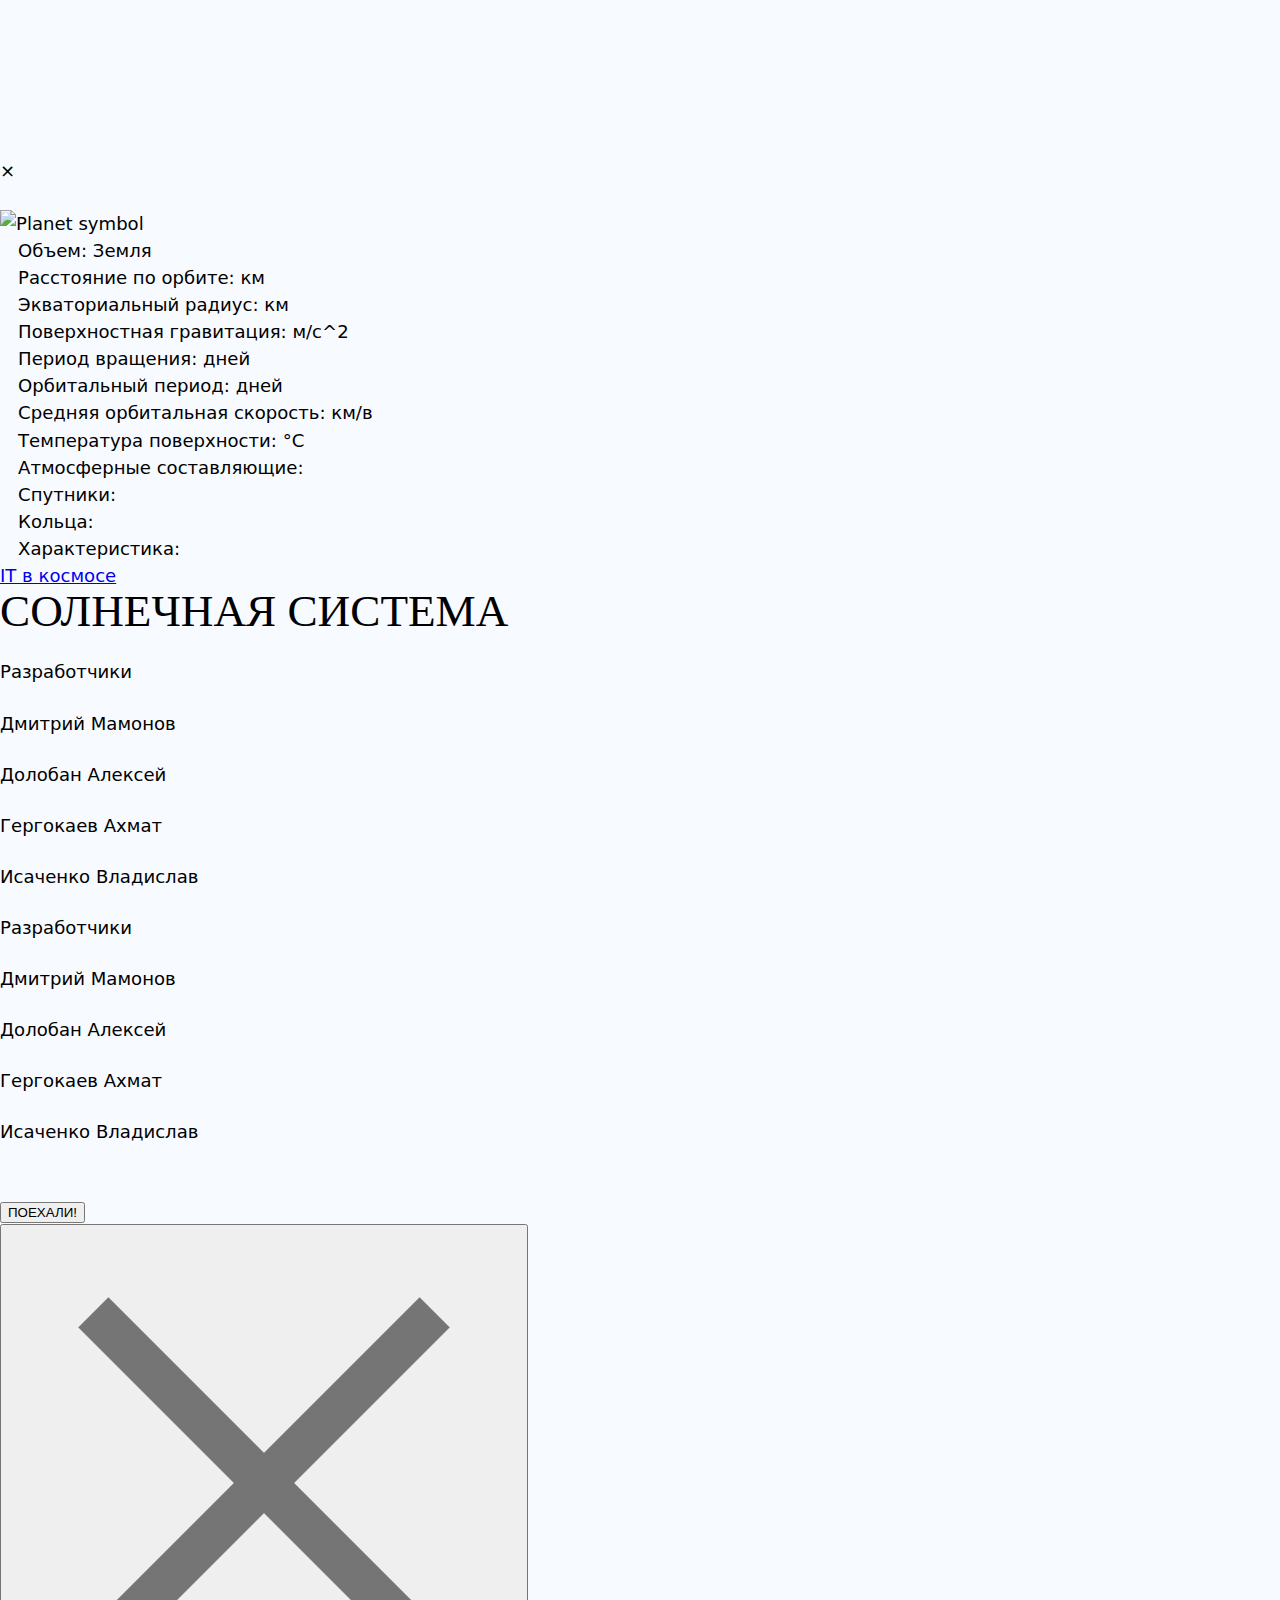
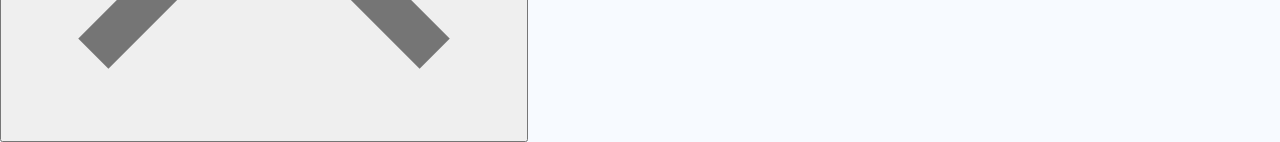
==== commit 43afac07: "Add files via upload" ====
--- a/index.html
+++ b/index.html
@@ -1,748 +1,110 @@
-﻿<!DOCTYPE html>
-<html lang="ru">
-
-<head>
-  <meta charset="UTF-8">
-  <meta http-equiv="X-UA-Compatible" content="IE=edge">
-  <meta name="viewport" content="width=device-width,initial-scale=1">
-  <title>Солнечная система</title>
-  <meta name="description" content="8 планет нашей системы">
-  <meta name="keywords" content="">
-  <meta name="author" content="@Recreatorus">
-  <meta property="og:title" content="Солнечная система">
-  <meta property="og:site_name" content="">
-  <meta property="og:description" content="8 планет нашей системы">
-
-  <link rel="stylesheet" href="css/style.css">
-  <style>
-    @font-face {
-      font-family: 'Rubik';
-      font-style: normal;
-      font-weight: 300;
-      src: local(''), url('../fonts/rubik-300.woff2') format('woff2');
-    }
-
-    @font-face {
-      font-family: 'Cormorant Garamond';
-      font-style: normal;
-      font-weight: 500;
-      src: local(''), url('../fonts/cormorant-garamond-500.woff2') format('woff2');
-    }
-  </style>
-</head>
-
-<body class="dark-theme">
-  <div class="page">
-    <header class="flex">
-      <div class="hamburger">
-        <div class="transition">
-          <div class="bread">
-            <div class="crust"></div>
-          </div>
-          <div class="bread">
-            <div class="crust"></div>
-          </div>
-        </div>
-      </div>
-      <div class="container2">
-        <a href="solarmodal/index.html" class="fciA"><span class="fciSpan">3D модель системы
-          </span></a>
-      </div>
-    </header>
-    <section class="hero">
-      <div class="wrapper hero__wrapper">
-
-        <div class="hero__content">
-          <h1 class="hero__headline">Солнечная система</h1>
-          <div class="flow">
-            <p>8 планет нашей системы</p>
-          </div>
-          <div class="published">
-            <div class="author"><img
-                src="img/png-clipart-planet-computer-icons-earth-symbol-astronomy-planet-miscellaneous-computer-wallpaper.png"
-                alt="Космос внутри нас"> <span>Космос внутри нас</span></div>
-            <p class="date"><span><time datetime="2023-05-01">01 мая 2023 09:38</time></span></p>
-          </div>
-        </div><img src="img/solar_sys_hero.webp" alt="solar system">
-      </div>
-    </section>
-
-    <main>
-      <div class="content" data-scroll>
-        <p></p>
-        <section id="introduction">
-          <h2>О системе</h2>
-          <p>4,57 млрд лет назад произошло гравитационное сжатие газопылевого облака, которое привело к возникновению
-            <strong>Солнечной системы</strong>, включающей в себя центральную звезду Солнце и все космические объекты,
-            находящиеся на орбитах вокруг него.
-          </p>
-          <div class="container3">
-            <a href="solarmodal/index.html" class="fciA"><span class="fciSpan">3D модель системы
-              </span></a>
-          </div>
-          <p>
-            Солнечная система включает в себя Солнце и восемь больших планет, находящихся на близких круговых орбитах
-            практически в одной плоскости эклиптики. Большая часть массы системы сосредоточена в Солнце, а оставшаяся
-            часть на планетах. Такое распределение массы вызывает проблему моментов - всего 2% общего момента системы
-            приходится на Солнце, масса которого гораздо больше, чем общая масса планет, в то время как оставшиеся 98%
-            приходятся на малую долю общей массы Солнечной системы.</p>
-
-          <div class="imgBox"><img src="img/solar_system.webp" data-zoomable loading="lazy" alt="solar system">
-            <div class="box-content"><span class="title">соотношение размеров планет и Солнца</span> <span
-                class="post">(межпланетные расстояния не в масштабе)</span></div>
-          </div>
-          <p>Преобладающее большинство массы Солнечной системы сосредоточено в ее центре - Солнце, которое удерживает
-            планеты и другие объекты в системе с помощью своего тяготения. Четыре крупнейшие планеты, так называемые
-            газовые гиганты, составляют 99% оставшейся массы, где Юпитер и Сатурн являются самыми массивными, забирая
-            около 90% этой массы.</p>
-          <div class="imgBox"><img src="img/planet_size_comparisons.webp" data-zoomable loading="lazy"
-              alt="planet size comparisons">
-            <div class="box-content"><span class="title">планеты земной группы</span> <span class="post">Меркурий,
-                Венера, Земля и Марс</span></div>
-          </div>
-          <p>
-            Солнечная система состоит из восьми планет, две из которых, Меркурий и Венера, находятся ближе всего к
-            Солнцу, а Земля и Марс находятся чуть дальше. Эти планеты называются планетами земной группы и состоят в
-            основном из силикатов и металлов.</p>
-          <p>Остальные четыре планеты - Юпитер, Сатурн, Уран и Нептун - находятся дальше от Солнца и гораздо более
-            массивны, чем планеты земной группы. Юпитер и Сатурн состоят главным образом из водорода и гелия, в то время
-            как Уран и Нептун, также известные как "ледяные гиганты", содержат в себе воду, метан и аммиак, помимо
-            водорода и гелия. Весьма любопытно, что четыре крупнейшие планеты - Юпитер, Сатурн, Уран и Нептун - обладают
-            кольцами пыли и других частиц, а шесть планет и четыре карликовые планеты имеют естественные спутники.</p>
-          <div class="imgBox"><img src="img/Gas_planet_size_comparisons.webp" data-zoomable loading="lazy"
-              alt="Gas planet size comparisons">
-            <div class="box-content"><span class="title">Планеты-гиганты</span> <span class="post">Юпитер, Сатурн, Уран
-                и Нептун</span></div>
-          </div>
-          <p>В Солнечной системе можно выделить две области, заполненные мелкими телами. Пояс астероидов находится между
-            Марсом и Юпитером и напоминает по составу планеты земной группы, состоящие из силикатов и металлов.
-            Крупнейшими объектами этого пояса являются карликовая планета Церера и астероиды Паллада, Веста и Гигея.
-            В отдаленной области за орбитой Нептуна находятся транснептуновые объекты, которые состоят из замерзшей
-            воды, аммиака и метана. Среди них наибольшей известностью пользуются Плутон, Седна, Хаумеа, Макемаке, Орк,
-            Квавар и Эрида.
-            Кроме того, в Солнечной системе есть другие группы мелких тел, такие как планетные квазиспутники и троянцы,
-            околоземные астероиды, кентавры, дамоклоиды, а также перемещающиеся кометы, метеороиды и космическая пыль.
-          </p>
-          <p>Вокруг Солнца движется множество крупных объектов, которые практически расположены в одной плоскости,
-            называемой плоскостью эклиптики. Большинство объектов обращаются вокруг Солнца против часовой стрелки, если
-            смотреть со стороны северного полюса Солнца. Хотя есть исключения, например, комета Галлея.
-            Меркурий совершает полный оборот вокруг Солнца за 88 земных суток, что является рекордом среди планет. А
-            Нептун, наоборот, вращается вокруг Солнца всего за 165 земных лет. Большинство планет вращается вокруг своей
-            оси в том же направлении, что и обращаются вокруг Солнца. Но Венера и Уран являются исключениями, причем,
-            Уран вращается практически «лежа на боку», т.е. угол наклона его оси около 90°.</p>
-          <p>Солнечная система входит в состав структуры галактики Млечный Путь.</p>
-          <div class="blaze-slider">
-            <div class="blaze-container">
-              <div class="blaze-track-container">
-                <div class="blaze-track">
-                  <div><img src="img/milky_way_full.webp" loading="lazy" alt="milky way full"></div>
-                  <div><img src="img/colour_of_the_sky.webp" loading="lazy" alt="milky way"></div>
-                  <div><img src="img/Milky_Way_2005.webp" loading="lazy" alt="milky way"></div>
-                </div>
-              </div>
-              <div class="my-pagination">
-                <div class="blaze-pagination"></div>
-              </div>
-            </div>
-          </div>
-        </section>
-        <section id="objects">
-          <h2>Объекты</h2>
-          <p>Официально все объекты, движущиеся вокруг Солнца, разделяют на три категории: планеты, карликовые планеты и
-            малые тела. Для считания тела планетой необходимо, чтобы оно было на орбите вокруг Солнца, имело достаточно
-            большую массу, чтобы сформировать сферическую форму, но недостаточную чтобы начать термоядерный синтез,
-            также данное тело должно быть способно очистить окрестности своей орбиты.</p>
-          <p>В соответствии с данной формулировкой, Солнечная система состоит из восьми известных планет: Меркурий,
-            Венера, Земля, Марс, Юпитер, Сатурн, Уран и Нептун. Однако Плутон (ранее считавшийся планетой) не отвечает
-            этому определению, так как не очистил свою орбиту от объектов, находящихся в поясе Койпера.</p><video
-            width="100%" height="auto" controls>
-            <source src="./img/space-planet.mp4" type="video/mp4">
-          </video>
-          <p>Карликовые планеты - это небесные тела, движущиеся вокруг Солнца, которые имеют достаточно большую массу,
-            чтобы под действием собственной гравитации иметь почти округлую форму, но не смогли очистить свою орбиту от
-            мелких космических объектов, таких как планетезималь, и не являются спутниками планеты. По этому
-            определению, в составе Солнечной системы насчитываются пять признанных карликовых планет: Церера, Плутон,
-            Хаумеа, Макемаке и Эрида.</p>
-        </section>
-        <section id="sun">
-          <h2>Солнце</h2><img src="img/sun.webp" loading="lazy" alt="sun">
-          <p>Солнце является желтым карликом и представляет собой горячий шар из светящихся газов в центре Солнечной
-            системы. Наше Солнце, возраст которого составляет около 4,5 миллиардов лет, является горячим светящимся
-            шаром, состоящим из водорода и гелия. Оно находится на расстоянии примерно в 150 миллионов километров от
-            Земли, а его диаметр составляет около 1 392 700 км.</p>
-          <p>Солнце - самый крупный объект в нашей Солнечной системе, для заполнения его объема
-            требуется примерно 1,3 миллиона Земных шаров. Гравитация Солнца удерживает всю Солнечную систему вместе,
-            включая крупнейшие планеты и малейшие обломки на орбите. Горячая точка Солнца находится в его ядре, где
-            температура достигает 27 миллионов градусов по Фаренгейту (15 миллионов градусов по Цельсию). Активность
-            Солнца, от ярких выбросов до постоянного потока заряженных частиц, оказывает влияние на космос по всей
-            Солнечной системе. Как и все звезды главной последовательности, Солнце вырабатывает энергию путем
-            термоядерного синтеза гелия из водорода.</p>
-          <p>В начале июля Земля достигает точки афелия и отступает от Солнца на расстояние 152 миллионов километров, а
-            в начале января проходит через точку перигелия и приближается к Солнцу на расстояние 147 миллионов
-            километров. Видимый размер Солнца изменяется на 3% между этими двумя датами. Поскольку разница в расстоянии
-            составляет примерно 5 миллионов километров, то в момент афелия Земля получает примерно на 7% меньше тепла.
-          </p>
-          <p>Солнце совершает один оборот вокруг центра Млечного Пути за 225-250 миллионов лет, располагаясь на
-            расстоянии приблизительно в 26 000 световых лет от него. Орбитальная скорость Солнца составляет 217
-            километров в секунду, что означает, что оно проходит световой год за приблизительно 1400 земных лет и
-            астрономическую единицу - за 8 земных суток.</p>
-          <div class="blaze-slider">
-            <div class="blaze-container">
-              <div class="blaze-track-container">
-                <div class="blaze-track">
-                  <div><img src="img/sun-carousel.webp" loading="lazy" alt="sun-carousel"></div>
-                  <div><img src="img/sun-carousel-2.webp" loading="lazy" alt="sun-carousel 2"></div>
-                  <div><img src="img/sun-carousel-3.webp" loading="lazy" alt="sun-carousel 3"></div>
-                  <div><img src="img/sunlight.webp" loading="lazy" alt="sun-carousel 3"></div>
-                </div>
-              </div>
-              <div class="my-pagination">
-                <div class="blaze-pagination"></div>
-              </div>
-            </div>
-          </div>
-        </section>
-        <section id="planets">
-          <h2>Планеты</h2>
-          <section id="mercury">
-            <h3>Меркурий</h3>
-            <div class="imgBox"><img src="img/mercury.webp" loading="lazy" alt="mercury">
-              <div class="box-content"><span class="title">Меркурий</span> <span class="post"></span></div>
-            </div>
-            <p>Меркурий - минимальная планета в нашей Солнечной системе и располагается ближе всех к Солнцу, а ее размер
-              немного больше, чем размер Луны. Меркурий - наиболее быстро движущаяся планета, которая заканчивает оборот
-              вокруг Солнца после каждых 88 земных дней. С поверхности Меркурия Солнце будет казаться более чем в три
-              раза, чем если смотреть на него с Земли, и яркость солнечного света будет в семь раз выше. Несмотря на
-              присутствие поблизости к Солнцу, Меркурий не является наиболее вольной планетой в нашей системе — это
-              звание принадлежит Венере из-за ее густой атмосферы.</p>
-            <p>Из-за эллиптической орбиты Меркурия и медленного вращения кажется, что Солнце ненадолго восходит, заходит
-              и снова восходит с некоторых участков поверхности планеты. То же самое происходит в обратном порядке на
-              закате.</p>
-            <div class="imgBox"><img src="img/mercury-temp.webp" loading="lazy" alt="Mercury">
-              <div class="box-content"><span class="title">Меркурий</span> <span class="post"></span></div>
-            </div>
-            <p>Более подробную информацию о показателях в таблице вы можете посмотреть в Примечаниях.</p>
-            <div id="Mercury-table"></div>
-          </section>
-          <section id="venus">
-            <h3>Венера</h3>
-            <div class="imgBox"><img src="img/venus.webp" loading="lazy" alt="venus">
-              <div class="box-content"><span class="title">Венера</span> <span class="post"></span></div>
-            </div>
-            <p>Венера вращается медленно в противоположном направлении большинства других планет. Ее густая атмосфера
-              захватывает тепло, вызывая сильный парниковый эффект и делая ее наиболее жаркой планетой в Солнечной
-              системе.</p>
-            <p>Венера имеет очень медленную осязательную скорость, то есть сутки на ней продолжаются 243 земных дня.
-              Несмотря на это, она вращается вокруг Солнца быстрее, чем Земля, что приводит к тому, что год на Венере
-              длится всего около 225 земных дней, и, таким образом, длина венерианских суток больше, чем длина года на
-              Венере.</p>
-            <p>Венера обладает густой, токсичной атмосферой с высокой концентрацией углекислого газа и отличается
-              плотными желтовато-коричневыми облаками серной кислоты, которые сохраняют тепло и приводят к сильному
-              парниковому эффекту. Несмотря на то, что Меркурий расположен ближе к Солнцу, Венера является самой горячей
-              планетой в нашей Солнечной системе. Температура на ее поверхности достигает около 900 градусов по
-              Фаренгейту (475 градусов по Цельсию), что эффективно может расплавить свинец. Поверхность Венеры имеет
-              ржавый цвет и усеяна грубыми горами и тысячами вулканов. Ученые предполагают, что некоторые из них все еще
-              активны.</p>
-            <p>Плотные токсичные облака серной кислоты окружают Венеру постоянно. Эти облака образуются на высотах от 45
-              до 70 километров и имеют неприятный запах</p>
-            <p>На поверхности Венеры существует огромное атмосферное давление - более чем в 90 раз выше, чем на Земле,
-              что эквивалентно давлению на глубине мили ниже уровня океана на Земле.</p>
-            <p>
-              Венера вращается вокруг своей оси в обратном направлении по сравнению с большинством других планет
-              Солнечной системы, что является еще одним существенным отличием от Земли. Из-за этого Солнце на Венере
-              восходит на западе и заходит на востоке, в то время как на Земле мы наблюдаем обратное явление. Важно
-              отметить, что Венера не единственная планета в нашей Солнечной системе с таким необычным вращением - Уран
-              также вращается на боку.</p>
-            <div class="imgBox"><img src="img/venera-temp.webp" loading="lazy" alt="Venera temp">
-              <div class="box-content"><span class="title">Венера</span> <span class="post"></span></div>
-            </div>
-            <div id="Venus-table"></div>
-          </section>
-          <section id="earth">
-            <h3>Земля</h3>
-            <div class="imgBox"><img src="img/earth.webp" loading="lazy" alt="Earth">
-              <div class="box-content"><span class="title">Земля</span> <span class="post"></span></div>
-            </div>
-            <p>Земля — пока единственное известное нам место, населенное живыми существами. Кроме того, это единственная
-              планета в нашей Солнечной системе с жидкой водой на поверхности.</p>
-            <p>Хотя Земля является лишь пятой по величине планетой в Солнечной системе, это единственный мир в нашей
-              Солнечной системе с жидкой водой на поверхности. Чуть больше соседней Венеры Земля является самой большой
-              из четырех ближайших к Солнцу планет, каждая из которых состоит из камня и металла.</p>
-            <p><a class="anim-underline"
-                href="https://ru.wikipedia.org/wiki/%D0%9C%D0%B0%D0%B3%D0%BD%D0%B8%D1%82%D0%BD%D0%BE%D0%B5_%D0%BF%D0%BE%D0%BB%D0%B5_%D0%97%D0%B5%D0%BC%D0%BB%D0%B8">Магнитное
-                поле Земли</a> на 90% состоит из поля, источник которого находится внутри Земли, в жидком внешнем ядре,
-              — эта часть называется главным, основным или нормальным полем. Оно аппроксимируется в виде ряда по
-              гармоникам — ряда Гаусса, а в первом приближении вблизи поверхности Земли (до трёх её радиусов) близко к
-              полю магнитного диполя, то есть имеет такой вид, как будто земной шар представляет собой полосовой магнит
-              с осью, направленной приблизительно с севера на юг. Центр этого диполя смещен относительно центра Земли, а
-              ось наклонена к оси вращения Земли на угол около 10°. На такой же угол отстоят от соответствующих
-              географических полюсов геомагнитные полюса — точки пересечения оси диполя с поверхностью Земли.</p>
-            <p>Атмосфера Земли состоит из 78 процентов азота, 21 процента кислорода и 1 процента других компонентов —
-              идеальный баланс для дыхания и жизни.</p>
-            <p>Имени Земля не менее 1000 лет. Все планеты, кроме Земли, были названы в честь греческих и римских богов и
-              богинь. Однако название «Земля» — это германское слово, означающее просто «земля».</p>
-            <div class="imgBox"><img src="img/moon-end-earth.webp" data-zoomable loading="lazy" alt="Земля и луна">
-              <div class="box-content"><span class="title">Земля и луна</span> <span class="post">фото: Hayabusa-2,
-                  2015</span></div>
-            </div>
-            <p><a class="anim-underline" href="https://ru.wikipedia.org/wiki/%D0%9B%D1%83%D0%BD%D0%B0"
-                rel="noopener">Луна</a> — единственный естественный спутник Земли, диаметром 3 474,8 км. Самый близкий к
-              Солнцу спутник планеты, так как у ближайших к Солнцу планет их нет. Второй по яркости объект на земном
-              небосводе после Солнца и пятый по величине естественный спутник планеты Солнечной системы. Среднее
-              расстояние между центрами Земли и Луны — 384 467 км.</p>
-            <div class="imgBox"><img src="img/moon.webp" data-zoomable loading="lazy" alt="Moon">
-              <div class="box-content"><span class="title">Луна</span> <span class="post">из 100 тыс. снимков</span>
-              </div>
-            </div>
-            <div id="Earth-table"></div>
-            <div class="blaze-slider">
-              <div class="blaze-container">
-                <div class="blaze-track-container">
-                  <div class="blaze-track">
-                    <div><img src="img/earth-1.webp" loading="lazy" alt="Earth"></div>
-                    <div><img src="img/earth-2.webp" loading="lazy" alt="Earth"></div>
-                    <div><img src="img/earth-3.webp" loading="lazy" alt="Earth"></div>
-                    <div><img src="img/earth-4.webp" loading="lazy" alt="Earth"></div>
-                    <div><img src="img/earth-5.webp" loading="lazy" alt="Earth"></div>
-                    <div><img src="img/sun-earth.webp" loading="lazy" alt="Earth"></div>
-                  </div>
-                </div>
-                <div class="my-pagination">
-                  <div class="blaze-pagination"></div>
-                </div>
-              </div>
-            </div>
-          </section>
-          <section id="mars">
-            <h3>Марс</h3>
-            <div class="imgBox"><img src="img/mars.webp" loading="lazy" alt="Mars">
-              <div class="box-content"><span class="title">Марс</span> <span class="post"></span></div>
-            </div>
-            <p>Марс — четвертая планета от Солнца — пыльный, холодный, пустынный мир с очень тонкой атмосферой. Марс
-              также является динамичной планетой со сменой времен года, полярными ледяными шапками, каньонами, потухшими
-              вулканами и свидетельствами того, что в прошлом он был еще более активен.</p>
-            <p>Марс — одно из наиболее изученных тел в нашей Солнечной системе, и это единственная планета, на которую
-              мы отправили марсоходы бродить по инопланетному ландшафту. Роботы-исследователи нашли множество
-              доказательств того, что Марс был намного влажнее и теплее, с более плотной атмосферой миллиарды лет назад.
-            </p>
-            <p>Один день на Марсе длится чуть более 24 часов. Марс совершает полный оборот вокруг Солнца (год по
-              марсианскому времени) за 687 земных суток. Марс имеет тонкую атмосферу, состоящую в основном из двуокиси
-              углерода (CO 2 ), аргона (Ar), азота (N 2 ) и небольшого количества кислорода и водяного пара.</p>
-            <p>У Марса есть два спутника: Фобос и Деймос.</p>
-            <p><a class="anim-underline" href="https://ru.wikipedia.org/wiki/%D0%A4%D0%BE%D0%B1%D0%BE%D1%81"
-                target="_blank" rel="noopener">Фобос</a> (греч. φόβος «страх»), диаметром 22,5 км, вращается на среднем
-              расстоянии 6006 км от поверхности Марса и 2,77 радиуса Марса от центра планеты (9400 км), что в 41 раз
-              меньше расстояния между центрами Земли и Луны. Фобос делает оборот за 7 ч 39 мин 14 с, что примерно в три
-              раза быстрее вращения Марса вокруг собственной оси. В результате на марсианском небе Фобос восходит на
-              западе и заходит на востоке.</p>
-            <p><a class="anim-underline" href="https://ru.wikipedia.org/wiki/%D0%94%D0%B5%D0%B9%D0%BC%D0%BE%D1%81"
-                target="_blank" rel="noopener">Деймос</a> (греч. Δεῖμος, «смятенье, ужас»), диаметром 12,4 км — назван
-              им в честь древнегреческого бога ужаса Деймоса, сына бога войны Ареса. Деймос обращается на среднем
-              расстоянии 6,96 радиуса планеты (примерно 23 500 км, существенно дальше, чем Фобос), с периодом обращения
-              в 30 ч 17 мин 55 с. Деймос, как и Луна, всегда повёрнут к Марсу одной и той же стороной, поэтому угловая
-              скорость движения по орбите относительно Марса равна угловой скорости собственного вращения.</p>
-            <div id="Mars-table"></div>
-            <div class="blaze-slider">
-              <div class="blaze-container">
-                <div class="blaze-track-container">
-                  <div class="blaze-track">
-                    <div><img src="img/mars-temp.webp" alt="Mars"></div>
-                    <div><img src="img/curiosity_selfie.webp" alt="Mars"></div>
-                    <div><img src="img/mars-1.webp" loading="lazy" alt="Mars"></div>
-                    <div><img src="img/mars-2.webp" loading="lazy" alt="Mars"></div>
-                    <div><img src="img/mars-3.webp" loading="lazy" alt="Mars"></div>
-                    <div><img src="img/mars-4.webp" loading="lazy" alt="Mars"></div>
-                  </div>
-                </div>
-                <div class="my-pagination">
-                  <div class="blaze-pagination"></div>
-                </div>
-              </div>
-            </div>
-          </section>
-          <section id="jupiter">
-            <h3>Юпитер</h3>
-            <div class="imgBox"><img src="img/jupiter.webp" loading="lazy" alt="Jupiter">
-              <div class="box-content"><span class="title">Юпитер</span> <span class="post"></span></div>
-            </div>
-            <p>Пятая от Солнца - Юпитер является самой большой планетой в Солнечной системе — более чем в два раза
-              массивнее всех остальных планет вместе взятых. Знакомые полосы и водовороты Юпитера на самом деле
-              представляют собой холодные, ветреные облака аммиака и воды, плавающие в атмосфере водорода и гелия.
-              Знаменитое Большое Красное Пятно на Юпитере — это гигантский шторм больше Земли, который бушевал сотни
-              лет.</p>
-            <p>Через экватор Юпитера может пройти одиннадцать Земель. Если бы Земля была размером с виноградину, Юпитер
-              был бы размером с баскетбольный мяч.</p>
-            <div class="imgBox"><img src="img/jupiter-earth-moon.webp" data-zoomable loading="lazy"
-                alt="Moon, Earth and Jupiter">
-              <div class="box-content"><span class="title">Луна, Земля и Юпитер</span> <span class="post"></span></div>
-            </div>
-            <p>Юпитер вращается на расстоянии около 778 миллионов километров или 5,2 астрономических единицы (а.е.) от
-              нашего Солнца (Земля находится на расстоянии одной а.е. от Солнца). Юпитер делает один оборот примерно
-              каждые 10 часов (юпитерианские сутки), но ему требуется около 12 земных лет, чтобы совершить один оборот
-              вокруг Солнца (юпитерианский год).</p>
-            <p>Юпитер имеет 79 спутников.</p>
-            <p>Атмосфера Юпитера состоит в основном из водорода (H<sub>2</sub>) и гелия (He).</p>
-            <p>Четыре наиболее крупных спутника — <a class="anim-underline"
-                href="https://ru.wikipedia.org/wiki/%D0%98%D0%BE_(%D1%81%D0%BF%D1%83%D1%82%D0%BD%D0%B8%D0%BA)"
-                target="_blank" rel="noopener">Ио</a>, <a class="anim-underline"
-                href="https://ru.wikipedia.org/wiki/%D0%95%D0%B2%D1%80%D0%BE%D0%BF%D0%B0_(%D1%81%D0%BF%D1%83%D1%82%D0%BD%D0%B8%D0%BA)"
-                target="_blank" rel="noopener">Европа</a>, <a class="anim-underline"
-                href="https://ru.wikipedia.org/wiki/%D0%93%D0%B0%D0%BD%D0%B8%D0%BC%D0%B5%D0%B4_(%D1%81%D0%BF%D1%83%D1%82%D0%BD%D0%B8%D0%BA)"
-                target="_blank" rel="noopener">Ганимед</a> и <a class="anim-underline"
-                href="https://ru.wikipedia.org/wiki/%D0%9A%D0%B0%D0%BB%D0%BB%D0%B8%D1%81%D1%82%D0%BE_(%D1%81%D0%BF%D1%83%D1%82%D0%BD%D0%B8%D0%BA)"
-                target="_blank" rel="noopener">Каллисто</a>, которые носят название «галилеевых».</p>
-            <div class="imgBox"><img src="img/four_largest_moons_of_Jupiter.webp" data-zoomable loading="lazy"
-                alt="four largest moons of Jupiter">
-              <div class="box-content"><span class="title">Ио, Европа, Ганимед и Каллисто</span> <span class="post">4
-                  наиболее крупных спутника</span></div>
-            </div>
-            <div id="Jupiter-table"></div>
-            <div class="blaze-slider">
-              <div class="blaze-container">
-                <div class="blaze-track-container">
-                  <div class="blaze-track">
-                    <div><img src="img/jupiter-temp.webp" loading="lazy" alt="Jupiter"></div>
-                    <div><img src="img/Jupiter-magnit.webp" loading="lazy" alt="Jupiter"></div>
-                    <div><img src="img/Jupiter_2color.webp" loading="lazy" alt="Jupiter"></div>
-                    <div><img src="img/jupiter-shadow-moon.webp" loading="lazy" alt="Jupiter"></div>
-                    <div><img src="img/Jupiter-storm.webp" loading="lazy" alt="Jupiter"></div>
-                  </div>
-                </div>
-                <div class="my-pagination">
-                  <div class="blaze-pagination"></div>
-                </div>
-              </div>
-            </div>
-          </section>
-          <section id="saturn">
-            <h3>Сатурн</h3>
-            <div class="imgBox"><img src="img/saturn.webp" loading="lazy" alt="Saturn">
-              <div class="box-content"><span class="title">Сатурн</span> <span class="post"></span></div>
-            </div>
-            <p>Украшенный ослепительной сложной системой ледяных колец, Сатурн уникален в нашей Солнечной системе.
-              Кольца есть и у других планет-гигантов, но ни одна из них не выглядит так впечатляюще, как кольца Сатурна.
-            </p>
-            <p>Как и газовый гигант Юпитер, Сатурн представляет собой массивный шар, состоящий в основном из водорода и
-              гелия. Сатурн является шестой планетой от нашего Солнца (звезды) и вращается на расстоянии около 1,4
-              миллиарда километров от Солнца.</p>
-            <p>Сатурну требуется около 10,7 часов (точно никто не знает), чтобы совершить один оборот вокруг своей оси —
-              сатурнический «день» — и 29 земных лет, чтобы совершить оборот вокруг Солнца.</p>
-            <p>Сатурн имеет 53 известных спутника, а еще 29 спутников ожидают подтверждения своего открытия — всего 82
-              спутника.</p>
-            <div id="Saturn-table"></div>
-            <div class="blaze-slider">
-              <div class="blaze-container">
-                <div class="blaze-track-container">
-                  <div class="blaze-track">
-                    <div><img src="img/saturn-temp.webp" loading="lazy" alt="saturn_carousel_0"></div>
-                    <div><img src="img/saturn_carousel_1.webp" loading="lazy" alt="saturn_carousel_1"></div>
-                    <div><img src="img/saturn_carousel_2.webp" loading="lazy" alt="saturn_carousel_2"></div>
-                    <div><img src="img/saturn_carousel_3.webp" loading="lazy" alt="saturn_carousel_3"></div>
-                    <div><img src="img/saturn_carousel_4.webp" loading="lazy" alt="saturn_carousel_4"></div>
-                  </div>
-                </div>
-                <div class="my-pagination">
-                  <div class="blaze-pagination"></div>
-                </div>
-              </div>
-            </div>
-          </section>
-          <section id="uranus">
-            <h3>Уран</h3>
-            <div class="imgBox"><img src="img/uranus.webp" loading="lazy" alt="Uranus">
-              <div class="box-content"><span class="title">Уран</span> <span class="post"></span></div>
-            </div>
-            <p>Уран — седьмая планета от Солнца, вращается под углом почти 90 градусов к плоскости своей орбиты. Этот
-              уникальный наклон заставляет Уран вращаться на боку. Это была первая планета, обнаруженная с помощью
-              телескопа. Уран был открыт в 1781 году астрономом Уильямом Гершелем, хотя первоначально он думал, что это
-              либо комета, либо звезда. Уран вращается вокруг нашего Солнца на расстоянии около 2,9 миллиарда
-              километров.</p>
-            <p>Уран примерно в четыре раза шире Земли. Если бы Земля была большим яблоком, Уран был бы размером с
-              баскетбольный мяч. Урану требуется около 17 часов, чтобы совершить один оборот (уранийский день), и около
-              84 земных лет, чтобы совершить полный оборот вокруг Солнца (уранийский год).</p>
-            <p>Уран — ледяной гигант. Большая часть его массы представляет собой горячую плотную жидкость из «ледяных»
-              материалов — воды, метана и аммиака — над небольшим каменным ядром. Атмосфера Урана состоит в основном из
-              молекулярного водорода и атомарного гелия с небольшим количеством метана.</p>
-            <p>У Урана 27 известных спутников, и они названы в честь персонажей произведений Уильяма Шекспира и
-              Александра Поупа. Он имеет 13 известных колец. Внутренние кольца узкие и темные, а внешние кольца ярко
-              окрашены.</p>
-            <p>Как и Венера, Уран вращается с востока на запад. Но Уран уникален тем, что вращается на боку.</p>
-            <div class="imgBox"><img src="img/uranus-temp.webp" loading="lazy" alt="Uranus">
-              <div class="box-content"><span class="title">Уран</span> <span class="post"></span></div>
-            </div>
-            <div id="Uranus-table"></div>
-          </section>
-          <section id="neptune">
-            <h3>Нептун</h3>
-            <div class="imgBox"><img src="img/neptune.webp" loading="lazy" alt="Neptune">
-              <div class="box-content"><span class="title">Нептун</span> <span class="post"></span></div>
-            </div>
-            <p>Нептун — восьмая и самая удаленная из крупных планет, вращающихся вокруг нашего Солнца, — темная,
-              холодная и обдуваемая сверхзвуковыми ветрами.</p>
-            <p>Более чем в 30 раз дальше от Солнца, чем Земля, Нептун — единственная планета в нашей Солнечной системе,
-              не видимая невооруженным глазом, и первая, предсказанная математикой до ее открытия. В 2011 году Нептун
-              завершил свой первый 165-летний оборот с момента его открытия в 1846 году.</p>
-            <div id="Neptune-table"></div>
-            <div class="blaze-slider">
-              <div class="blaze-container">
-                <div class="blaze-track-container">
-                  <div class="blaze-track">
-                    <div><img src="img/neptune-temp.webp" loading="lazy" alt="carousel_neptune_0"></div>
-                    <div><img src="img/carousel_neptune_1.webp" loading="lazy" alt="carousel_neptune_1"></div>
-                    <div><img src="img/neptune_carousel_2.webp" loading="lazy" alt="carousel_neptune_2"></div>
-                    <div><img src="img/carousel_neptune_3.webp" loading="lazy" alt="carousel_neptune_3"></div>
-                  </div>
-                </div>
-                <div class="my-pagination">
-                  <div class="blaze-pagination"></div>
-                </div>
-              </div>
-            </div>
-          </section>
-        </section>
-        <section id="solar-wind">
-          <h2>Солнечный ветер</h2>
-          <p>Солнечный ветер (поток плазмы от Солнца) создаёт пузырь в межзвёздной среде, называемый гелиосферой,
-            который простирается до края рассеянного диска. Гипотетическое облако Оорта, служащее источником
-            долгопериодических комет, может простираться на расстояние примерно в тысячу раз дальше гелиосферы.</p>
-          <p>Солнечный ветер — поток ионизированных частиц (в основном гелиево-водородной плазмы), истекающий из
-            солнечной короны со скоростью 300—1200 км/с в окружающее космическое пространство. Является одним из
-            основных компонентов межпланетной среды.</p>
-          <p>Множество природных явлений связано с солнечным ветром, в том числе такие явления космической погоды, как
-            магнитные бури и полярные сияния.</p>
-          <p>В отношении других звёзд употребляется термин звёздный ветер, так что по отношению к солнечному ветру можно
-            сказать «звёздный ветер Солнца».</p>
-          <p><em>Не следует путать понятия «солнечный ветер» (поток ионизированных частиц, долетающий от Солнца до Земли
-              за 2—3 суток) и «солнечный свет» (поток фотонов, долетающий от Солнца до Земли в среднем за 8 минут 17
-              секунд</em></p>
-        </section>
-        <section id="notes">
-          <h2>Примечания</h2>
-          <ul>
-            <li>Масса - это масса планеты в кг или тоннах. Строго говоря, тонны - это меры веса, а не массы, но они
-              используются здесь для обозначения массы одной тонны материала под действием земного притяжения.</li>
-            <li>Диаметр - диаметр планеты по экватору, расстояние через центр планеты от одной точки на экваторе до
-              противоположной стороны, в километрах.</li>
-            <li>Плотность — средняя плотность (масса, деленная на объем) всей планеты (не включая атмосферу планет
-              земной группы).</li>
-            <li>Гравитация — ускорение свободного падения на поверхности на экваторе в метрах в секунду в квадрате,
-              включая эффекты вращения. Для газовых планет-гигантов гравитация дается на уровне атмосферного давления в
-              1 бар. Гравитация на Земле обозначается как 1 «G», поэтому в информационных бюллетенях по соотношению
-              Земли гравитация других планет указана в G.</li>
-            <li>Период вращения — это время, за которое планета совершает один оборот относительно неподвижных фоновых
-              звезд (не относительно Солнца) в часах. Отрицательные числа указывают на ретроградное (обратное
-              относительно Земли) вращение.</li>
-            <li>Продолжительность дня — среднее время в часах, за которое Солнце перемещается из полуденного положения
-              на небе в точке на экваторе обратно в то же положение.</li>
-            <li>Расстояние от Солнца — это среднее расстояние от планеты до Солнца в миллионах километров или миллионов
-              миль, также известное как большая полуось. У всех планет орбиты эллиптические, а не идеально круглые,
-              поэтому на орбите есть точка, в которой планета находится ближе всего к Солнцу, перигелий, и точка,
-              наиболее удаленная от Солнца, афелий. Среднее расстояние от Солнца находится посередине между этими двумя
-              значениями. Среднее расстояние от Земли до Солнца определяется как 1 астрономическая единица (а.е.),
-              поэтому в таблице соотношений это расстояние указано в а.е.</li>
-            <li>Перигелий, Афелий — самая близкая и самая дальняя точки на орбите планеты вокруг Солнца</li>
-            <li>Орбитальный период — это время в земных днях, за которое планета обращается вокруг Солнца от одного дня
-              весеннего равноденствия до другого. Также известный как период тропической орбиты, он равен году на Земле.
-            </li>
-            <li>Орбитальная скорость — средняя скорость или скорость планеты на ее орбите вокруг Солнца.</li>
-            <li>Наклонение орбиты — угол в градусах, под которым планета вращается вокруг Солнца с наклоном относительно
-              плоскости эклиптики. Плоскость эклиптики определяется как плоскость, содержащая орбиту Земли, поэтому
-              наклон Земли равен 0.</li>
-            <li>Орбитальный эксцентриситет - это мера того, насколько орбита планеты вокруг Солнца (или орбита Луны
-              вокруг Земли) отличается от круговой. Чем больше эксцентриситет, тем более вытянута орбита, эксцентриситет
-              0 означает, что орбита представляет собой идеальный круг. Единиц для эксцентриситета нет.</li>
-            <li>Наклон к орбите - угол в градусах, на который ось планеты (воображаемая линия, проходящая через центр
-              планеты от северного к южному полюсу) наклонена относительно линии, перпендикулярной орбите планеты вокруг
-              Солнца, на север полюс определяется правилом правой руки.<br>* Венера вращается в ретроградном
-              направлении, противоположном другим планетам, поэтому наклон составляет почти 180 градусов, считается, что
-              она вращается так, что ее «вершина» или северный полюс указывает «вниз» (на юг). Уран вращается почти на
-              боку относительно орбиты, Плутон направлен чуть «вниз». Соотношения с Землей относятся к оси без привязки
-              к северу или югу.</li>
-            <li>Средняя температура - это средняя температура на всей поверхности планеты (или для газовых гигантов на
-              уровне одной полосы) в градусах C (по Цельсию или по Цельсию) или градусах F (по Фаренгейту). Для Меркурия
-              и Луны, например, это среднее значение для освещенного солнцем (очень горячего) и темного (очень
-              холодного) полушарий, поэтому оно не является репрезентативным для какого-либо конкретного региона на
-              планете, и большая часть поверхности сильно отличается от этого. Как и на Земле, на большинстве планет
-              будут наблюдаться колебания температуры от экватора к полюсам, от дневной до ночной сторон, а также
-              сезонные изменения.</li>
-            <li>Поверхностное давление — это атмосферное давление (вес атмосферы на единицу площади) у поверхности
-              планеты в барах или атмосферах.<br>* Поверхности Юпитера, Сатурна, Урана и Нептуна находятся глубоко в
-              атмосфере, и их местоположение и давление неизвестны.</li>
-            <li>Количество лун — это число официально подтвержденных лун, вращающихся вокруг планеты. Новые луны все еще
-              открывают.</li>
-            <li>Глобальное магнитное поле - это говорит о том, имеет ли планета измеримое крупномасштабное магнитное
-              поле. Марс и Луна имеют локализованные региональные магнитные поля, но не глобальное поле.</li>
-          </ul>
-        </section>
-        <section id="links">
-          <h2>Ссылки</h2><a class="anim-underline"
-            href="https://solarsystem.nasa.gov/solar-system/our-solar-system/overview/" target="_blank">Our Solar
-            System</a>
-        </section>
-        <section id="speed">
-          <h2>Расчет космических скоростей</h2>
-          <h4 class="center_calc">Первая космическая скорость</h4>
-          <p>Первая космическая скорость - это скорость, которую нужно придать телу, масса которого пренебрежительно
-            мала по сравнению с массой планеты, чтобы это тело стало спутником планеты и вращалось вокруг нее по
-            круговой траектории. Примечание: если скорость будет выше заданной (но меньше второй космической), то
-            траектория орбиты будет не круговой, а эллипсоидной.</p>
-          <p><i>Формула первой космической скорости:</i></p>
-          <div class="izo">
-            <img class="formula1" src="img/161.png" alt="Формула первой космической скорости">
-          </div>
-          <p>G - гравитационная постоянная (постоянная Ньютона), равная 6,6743015·10^-11 м^3/(кг*с^2), или Н*м^2/кг^2
-          </p>
-          <p>R - радиус небесного тела</p>
-          <p>M - масса небесного тела</p>
-          <h4 class="center_calc">Вторая космическая скорость</h4>
-          <p>Вторая космическая скорость - это минимальная скорость, которой должно обладать тело, чтобы преодолеть
-            гравитационное притяжение планеты и покинуть замкнутую орбиту вокруг нее.</p>
-          <p><i>Формула второй космической скорости:</i></p>
-          <div class="izo">
-            <img class="formula1" src="img/171.png" alt="Формула первой космической скорости">
-          </div>
-          <p>G - гравитационная постоянная</p>
-          <p>R - радиус небесного тела</p>
-          <p>M - масса небесного тела</p>
-          <h4 class="center_calc">Пример:</h4>
-          <p>Масса планеты Земля составляет 5,9726*1024 кг, средний радиус - 6371 км (или 6371000 м). Подставив эти
-            значения в формулы первой и второй космических скоростей, мы получим значение соответственно 7 910 м/с и 11
-            187 м/с.</p>
-          <p>Теперь рассчитаем значение космических скоростей для планеты Нептун. Масса Нептуна - 1,0243*1026 кг.
-            средний радиус - 24 622 км (24 622 000 м). В итоге получим значения - 16 663 м/с и 23 565 м/с.</p>
-          <p>Значения для Марса (6,4171*1023 кг и 3389,5 км) будет 3 555 м/с и 5 027 м/с. Для Венеры (4,8675*1024 кг и
-            6051,8 км) - 7 327 м/с и 10 362 м/с соответственно.</p>
-          <h3 class="center_calc">Калькулятор космических скоростей</h3>
-
-          <div class="calc">
-            <form autocomplete="off" id="form">
-              <div class="field">Масса планеты, кг</div>
-              <div class="d_a_b_a">
-                <input type="text" inputmode="numeric" name="m" id="massa" value="5.97" aria-label="Масса планеты, кг">
-                <div class="d_32">× 10 в степени</div>
-                <select name="st" id="step">
-                  <option value="9">9</option>
-                  <option value="10">10</option>
-                  <option value="11">11</option>
-                  <option value="12">12</option>
-                  <option value="13">13</option>
-                  <option value="14">14</option>
-                  <option value="15">15</option>
-                  <option value="16">16</option>
-                  <option value="17">17</option>
-                  <option value="18">18</option>
-                  <option value="19">19</option>
-                  <option value="20">20</option>
-                  <option value="21">21</option>
-                  <option value="22">22</option>
-                  <option value="23">23</option>
-                  <option value="24" selected="">24</option>
-                  <option value="25">25</option>
-                  <option value="26">26</option>
-                  <option value="27">27</option>
-                  <option value="28">28</option>
-                  <option value="29">29</option>
-                  <option value="30">30</option>
-                  <option value="31">31</option>
-                  <option value="32">32</option>
-                  <option value="33">33</option>
-                  <option value="34">34</option>
-                  <option value="35">35</option>
-                </select>
-              </div>
-              <div class="field">Радиус планеты, км</div>
-              <input type="text" inputmode="numeric" name="r" id="radius" value="6371000"
-                aria-label="Радиус планеты, км">
-            </form>
-            <p></p>
-            <div class="button">
-              <button class="but" onclick="func()">Расчитать</button>
-            </div>
-          </div>
-          <p></p>
-          <div id="result1">
-            <h3>Результат расчета</h3>
-            <div class="block_answer_short">
-
-              <ul class="answer_ul">
-                <li><em>Первая космическая скорость: </em><br>
-                  <p id="result">7 905,81 м/с</p>
-                </li>
-                <li><em>Вторая космическая скорость: </em><br>
-                  <p id="result2">11 180,5 м/с</p>
-                </li>
-              </ul>
-            </div>
-        </section>
-      </div>
-      <nav class="section-nav" id="menu">
-        <div class="dark-mode-switch">
-          <div class="theme-switcher"><input type="radio" id="light-theme" name="themes"> <label
-              for="light-theme"><span><svg width="20" height="20" viewBox="0 0 20 20" xmlns="http://www.w3.org/2000/svg"
-                  role="img">
-                  <g fill="currentColor" fill-rule="nonzero">
-                    <path
-                      d="M10 5.083a4.917 4.917 0 1 0 0 9.834 4.917 4.917 0 0 0 0-9.834Zm0 1.5a3.417 3.417 0 1 1 0 6.834 3.417 3.417 0 0 1 0-6.834ZM10 .083a.75.75 0 0 1 .743.649l.007.101V2.5a.75.75 0 0 1-1.493.102L9.25 2.5V.833a.75.75 0 0 1 .75-.75ZM10 16.75a.75.75 0 0 1 .743.648l.007.102v1.667a.75.75 0 0 1-1.493.101l-.007-.101V17.5a.75.75 0 0 1 .75-.75ZM2.986 2.986a.75.75 0 0 1 .977-.072l.084.072L5.23 4.17a.75.75 0 0 1-.976 1.133L4.17 5.23 2.986 4.047a.75.75 0 0 1 0-1.06ZM14.77 14.77a.75.75 0 0 1 .976-.073l.084.073 1.184 1.183a.75.75 0 0 1-.977 1.133l-.084-.072-1.183-1.184a.75.75 0 0 1 0-1.06ZM2.5 9.25a.75.75 0 0 1 .102 1.493l-.102.007H.833a.75.75 0 0 1-.101-1.493l.101-.007H2.5ZM19.167 9.25a.75.75 0 0 1 .101 1.493l-.101.007H17.5a.75.75 0 0 1-.102-1.493l.102-.007h1.667ZM4.17 14.77a.75.75 0 0 1 1.133.976l-.073.084-1.183 1.184a.75.75 0 0 1-1.133-.977l.072-.084L4.17 14.77ZM15.953 2.986a.75.75 0 0 1 1.133.977l-.072.084L15.83 5.23a.75.75 0 0 1-1.133-.976l.073-.084 1.183-1.184Z">
-                    </path>
-                  </g>
-                </svg></span></label> <input type="radio" id="dark-theme" name="themes" checked="checked"> <label
-              for="dark-theme"><span><svg width="20" height="20" viewBox="0 0 20 20" xmlns="http://www.w3.org/2000/svg"
-                  role="img">
-                  <path
-                    d="M7.925 1.123A9.344 9.344 0 0 0 1.49 10a9.344 9.344 0 0 0 9.343 9.344 9.344 9.344 0 0 0 8.877-6.436.75.75 0 0 0-.865-.968 8.417 8.417 0 0 1-9.952-9.952.75.75 0 0 0-.968-.865ZM7.243 3.03l-.016.26a10.05 10.05 0 0 0-.008.408c0 5.476 4.44 9.917 9.916 9.917l.41-.009.258-.016-.046.09A7.842 7.842 0 1 1 7.154 3.076l.089-.046Z"
-                    fill="currentColor" fill-rule="nonzero"></path>
-                </svg></span></label> <input type="radio" id="black-theme" name="themes"> <label
-              for="black-theme"><span><svg width="24" height="24" viewBox="0 0 24 24" fill="none"
-                  xmlns="http://www.w3.org/2000/svg" role="img">
-                  <path fill-rule="evenodd" clip-rule="evenodd"
-                    d="M6.503 12.25a.75.75 0 0 1 .747.753c-.005 1.3.31 2.189.862 2.762.55.571 1.456.954 2.904.985a.75.75 0 0 1-.019 1.5c-1.32-.005-2.187.345-2.746.915-.569.58-.933 1.502-1.002 2.873a.75.75 0 0 1-1.499-.031c-.012-1.297-.309-2.207-.85-2.792-.53-.573-1.415-.965-2.9-.965a.75.75 0 0 1-.01-1.5c1.336-.019 2.243-.35 2.818-.905.569-.55.937-1.44.942-2.848a.75.75 0 0 1 .753-.747Zm-.006 3.863a4.04 4.04 0 0 1-1.377 1.37 3.969 3.969 0 0 1 1.427 1.461c.178-.303.388-.58.633-.83.228-.232.48-.434.753-.605a4.034 4.034 0 0 1-1.436-1.396ZM15.003 1.25a.75.75 0 0 1 .747.753c-.008 2.086.497 3.59 1.457 4.587.958.995 2.49 1.61 4.809 1.66a.75.75 0 0 1-.019 1.5c-2.128-.008-3.599.557-4.571 1.548-.981 1-1.567 2.55-1.677 4.74a.75.75 0 0 1-1.499-.031c-.019-2.07-.492-3.605-1.433-4.622C11.888 10.381 10.382 9.75 8 9.75a.75.75 0 0 1-.01-1.5c2.138-.03 3.668-.56 4.667-1.525.993-.959 1.585-2.468 1.593-4.728a.75.75 0 0 1 .753-.747Zm-.01 4.705A6.018 6.018 0 0 1 13.7 7.804a6.133 6.133 0 0 1-1.745 1.173 5.915 5.915 0 0 1 1.964 1.39 6.114 6.114 0 0 1 1.147 1.808 6.476 6.476 0 0 1 1.29-1.927A6.054 6.054 0 0 1 18.125 9a6.158 6.158 0 0 1-1.999-1.37 6.008 6.008 0 0 1-1.132-1.676Z"
-                    fill="currentColor"></path>
-                </svg></span></label> <span class="slider"></span></div>
-        </div>
-        <ol>
-          <li><a href="#introduction">О системе</a></li>
-          <li><a href="#objects">Объекты</a></li>
-          <li><a href="#sun">Солнце</a></li>
-          <li><a href="#planets">Планеты</a>
-            <ul>
-              <li><a href="#mercury">Меркурий</a></li>
-              <li><a href="#venus">Венера</a></li>
-              <li><a href="#earth">Земля</a></li>
-              <li><a href="#mars">Марс</a></li>
-              <li><a href="#jupiter">Юпитер</a></li>
-              <li><a href="#saturn">Сатурн</a></li>
-              <li><a href="#uranus">Уран</a></li>
-              <li><a href="#neptune">Нептун</a></li>
-            </ul>
-          </li>
-          <li><a href="#solar-wind">Солнечный ветер</a></li>
-          <li><a href="#notes">Примечания</a></li>
-          <li><a href="#links">Ссылки</a></li>
-          <li><a href="#speed">Калькулятор космических скоростей</a></li>
-        </ol>
-      </nav>
-    </main>
-    <footer>
-      <div class="container">
-        <h4> Разработчики: </h4>
-        <ul class="social">
-          <li><a class="flex-center" href="https://vk.com/alekdn"><img src="img/icons8-vk-в-круге-48.png"
-                class="side-sharing__icon" width="32" height="26" /></a></li>
-          <li><a class="flex-center" href="https://vk.com/g.akhmat07"><img src="img/icons8-vk-в-круге-48.png"
-                class="side-sharing__icon" width="32" height="26" /></a></li>
-          <li><a class="flex-center" href="https://vk.com/dimon.mamonov"><img src="img/icons8-vk-в-круге-48.png"
-                class="side-sharing__icon" width="32" height="26" /></a></li>
-          <li><a class="flex-center" href="https://vk.com/vladislav_isachenko"><img src="img/icons8-vk-в-круге-48.png"
-                class="side-sharing__icon" width="32" height="26" /></a></li>
-        </ul>
-        <p>© Космос внутри нас 2023</p>
-      </div>
-    </footer>
-  </div>
-  <div class="star-box"></div>
-  <script src="js/plugins/scrollendzoom.min.js"></script>
-  <script src="js/plugins/blaze-slider.min.js"></script>
-  <script src="js/index.js"></script>
-</body>
-
+<!DOCTYPE html>
+<html lang="en">
+
+<head>
+    <title>Solar System</title>
+    <meta charset="utf-8">
+    <meta name="viewport" content="width=device-width, user-scalable=no, minimum-scale=1.0, maximum-scale=1.0">
+    <link rel="stylesheet" href="./css/style.css">
+    <link rel="icon" href="./assets/icon.png">
+
+</head>
+
+<body>
+    <!-- threjs canvas -->
+    <div class="back">
+
+    </div>
+    <canvas id="canvas"></canvas>
+
+    <!-- The Modal -->
+    <div id="myModal" class="modal">
+
+        <!-- Modal content -->
+        <div class="modal-content">
+            <div class="modal-header">
+                <span class="close">&times;</span>
+                <div class="modal-header-name">
+                    <h2 id="nameOfObject"></h2>
+                    <img id="planetSymbol" src="" alt="Planet symbol" width="25" height="25">
+                </div>
+            </div>
+
+            <div class="modal-body">
+                <ul>
+                    <li>Объем: <span id="volumeXEarths"></span> Земля</li>
+                    <li>Расстояние по орбите: <span id="orbitDistance"></span> км</li>
+                    <li>Экваториальный радиус: <span id="equatorialRadius"></span> км</li>
+                    <li>Поверхностная гравитация: <span id="surfaceGravity"></span> м/с^2</li>
+                    <li>Период вращения: <span id="rotationPeriodEarthDays"></span> дней</li>
+                    <li>Орбитальный период: <span id="orbitalPeriod"></span> дней</li>
+                    <li>Средняя орбитальная скорость: <span id="meanOrbitVelocity"></span> км/в</li>
+                    <li>Температура поверхности: <span id="surfaceTemperature"></span> °C</li>
+                    <li>Атмосферные составляющие: <span id="atmoshpericConstituents"></span></li>
+                    <li>Спутники: <span id="moons"></span></li>
+                    <li>Кольца: <span id="rings"></span></li>
+                    <li>Характеристика: <span id="adjective"></span></li>
+                </ul>
+            </div>
+        </div>
+
+    </div>
+
+    <!-- Loading -->
+    <div id="loading">
+        <div id="author">
+            <a id="myLink" href="https://vk.com/alekdn" target="_blank"> IT в космосе</a>
+        </div>
+        <div class="center">
+            <h1 id="title">СОЛНЕЧНАЯ СИСТЕМА</h1>
+            <div class="instructions">
+                <div class="desktop">
+                    <p>Разработчики</p>
+                    <p>Дмитрий Мамонов</p>
+                    <p>Долобан Алексей</p>
+                    <p>Гергокаев Ахмат</p>
+                    <p>Исаченко Владислав</p>
+                </div>
+                <div class="mobile">
+                    <p>Разработчики</p>
+                    <p>Дмитрий Мамонов</p>
+                    <p>Долобан Алексей</p>
+                    <p>Гергокаев Ахмат</p>
+                    <p>Исаченко Владислав</p>
+                </div>
+            </div>
+            <br>
+            <button id="loadButton">ПОЕХАЛИ!</button>
+        </div>
+    </div>
+
+    <!-- Close -->
+    <div id="loading2">
+        <button id="loadButton2"><img src="../img/close_48124.png" alt="" class="but_close"><a href="../index.html"></a></button>
+    </div>
+
+
+
+    <script src="./js/LoadPage.js"></script>
+    <script src='./js/libs/three_r120.min.js'></script>
+    <script src='./js/libs/OrbitControls.js'></script>
+    <script src='./js/libs/OBJLoader.js'></script>
+    <script src='./js/libs/MTLLoader.js'></script>
+    <script src='./js/libs/dat.gui.min.js'></script>
+
+    <script src="./js/cameraControls/MyCameraControls.js"></script>
+    <script src="./js/PickHelper.js"></script>
+    <script src="./js/gui/ColorGUIHelper.js"></script>
+
+
+    <script src="./js/sceneSubjects/AmbientLight.js"></script>
+    <script src="./js/sceneSubjects/SunLight.js"></script>
+
+    <script src="./assets/SolarSystem.js"></script>
+    <script src="./js/sceneSubjects/astronomicalBodies/Stars.js"></script>
+
+    <script src="./js/SceneManager.js"></script>
+    <script src="./js/main.js"></script>
+</body>
+
 </html>--- a/css/style.css
+++ b/css/style.css
@@ -42,6 +42,72 @@
     }
 }
 
+.izo {
+    text-align: center;
+}
+
+.formula1 {
+    padding-bottom: 14px;
+
+}
+
+.d_32 {
+    padding-left: 6px;
+    padding-right: 6px;
+    line-height: 1.1;
+}
+
+.d_a_b_a {
+    display: flex;
+    justify-content: space-around;
+    padding-bottom: 10px;
+}
+
+.but {
+    width: 100%;
+    height: 35px;
+    background: transparent;
+    border: none;
+    color: #A9A9A9;
+    border-bottom: 1px solid #444;
+    border-right: 1px solid #444;
+    border-left: 1px solid #444;
+    border-top: 1px solid #444;
+}
+
+option {
+    color: #000;
+}
+
+
+#massa {
+    width: 100%;
+    color: #A9A9A9;
+    background: transparent;
+    border: none;
+    border-bottom: 1px solid #444;
+}
+
+#step {
+    width: 100%;
+    color: #A9A9A9;
+    background: transparent;
+    border: none;
+    border-bottom: 1px solid #444;
+}
+
+#radius {
+    width: 100%;
+    color: #A9A9A9;
+    height: 35px;
+    background: transparent;
+    border: none;
+    border-bottom: 1px solid #444;
+}
+
+.center_calc {
+    text-align: center;
+}
 
 a.fciA {
     margin: 0 55px 0 0;
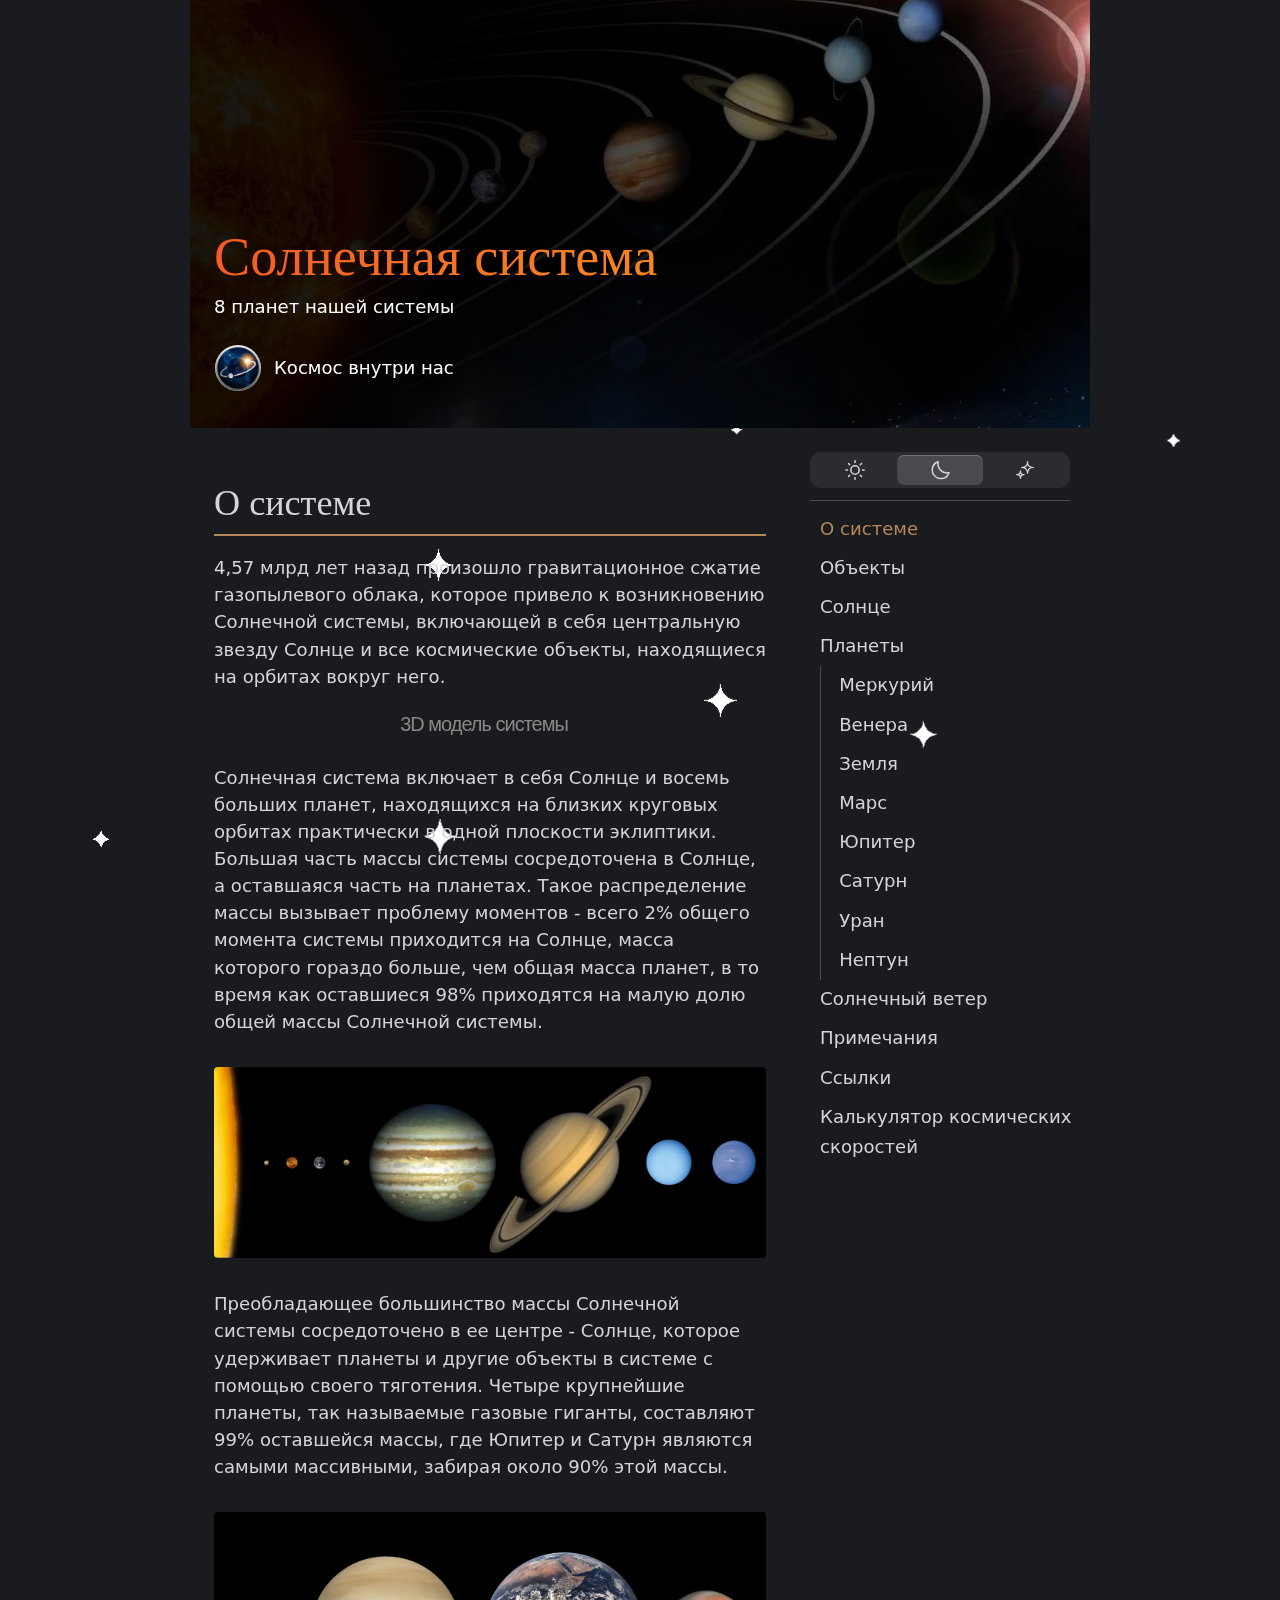
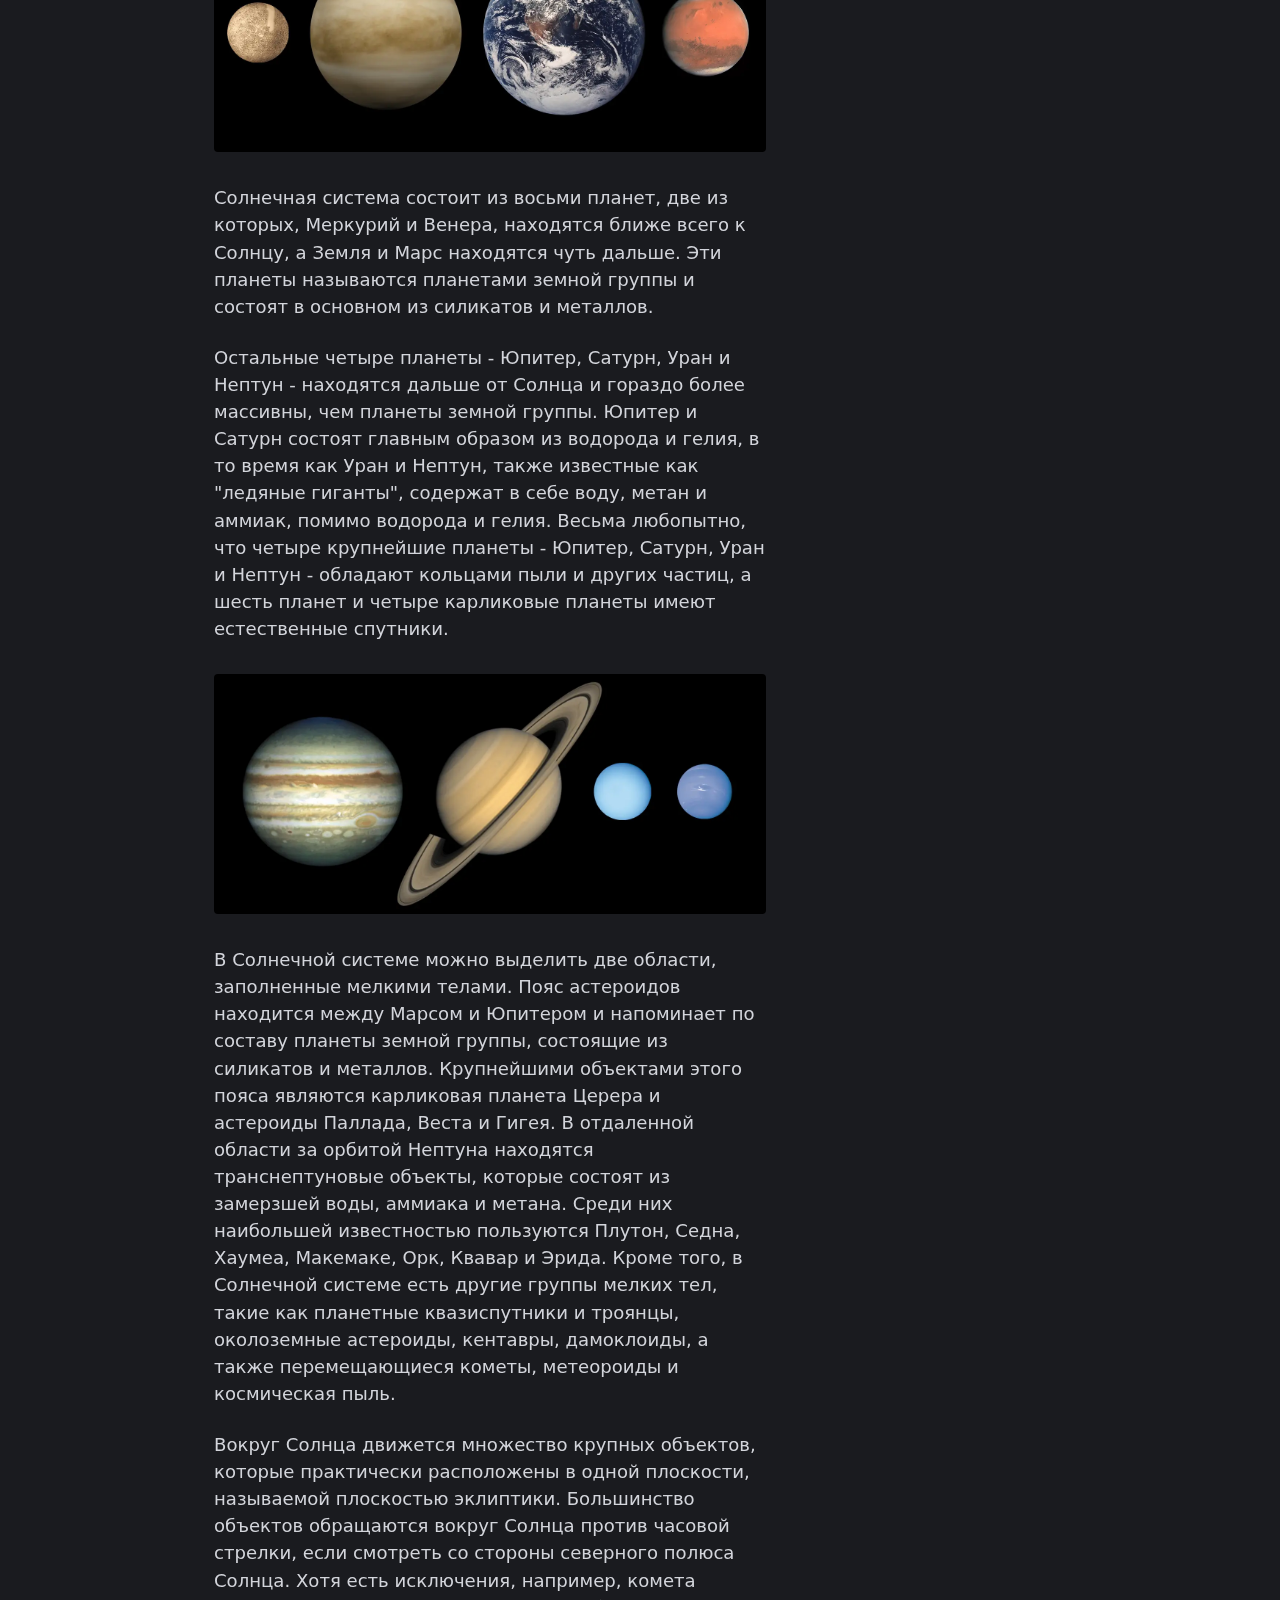
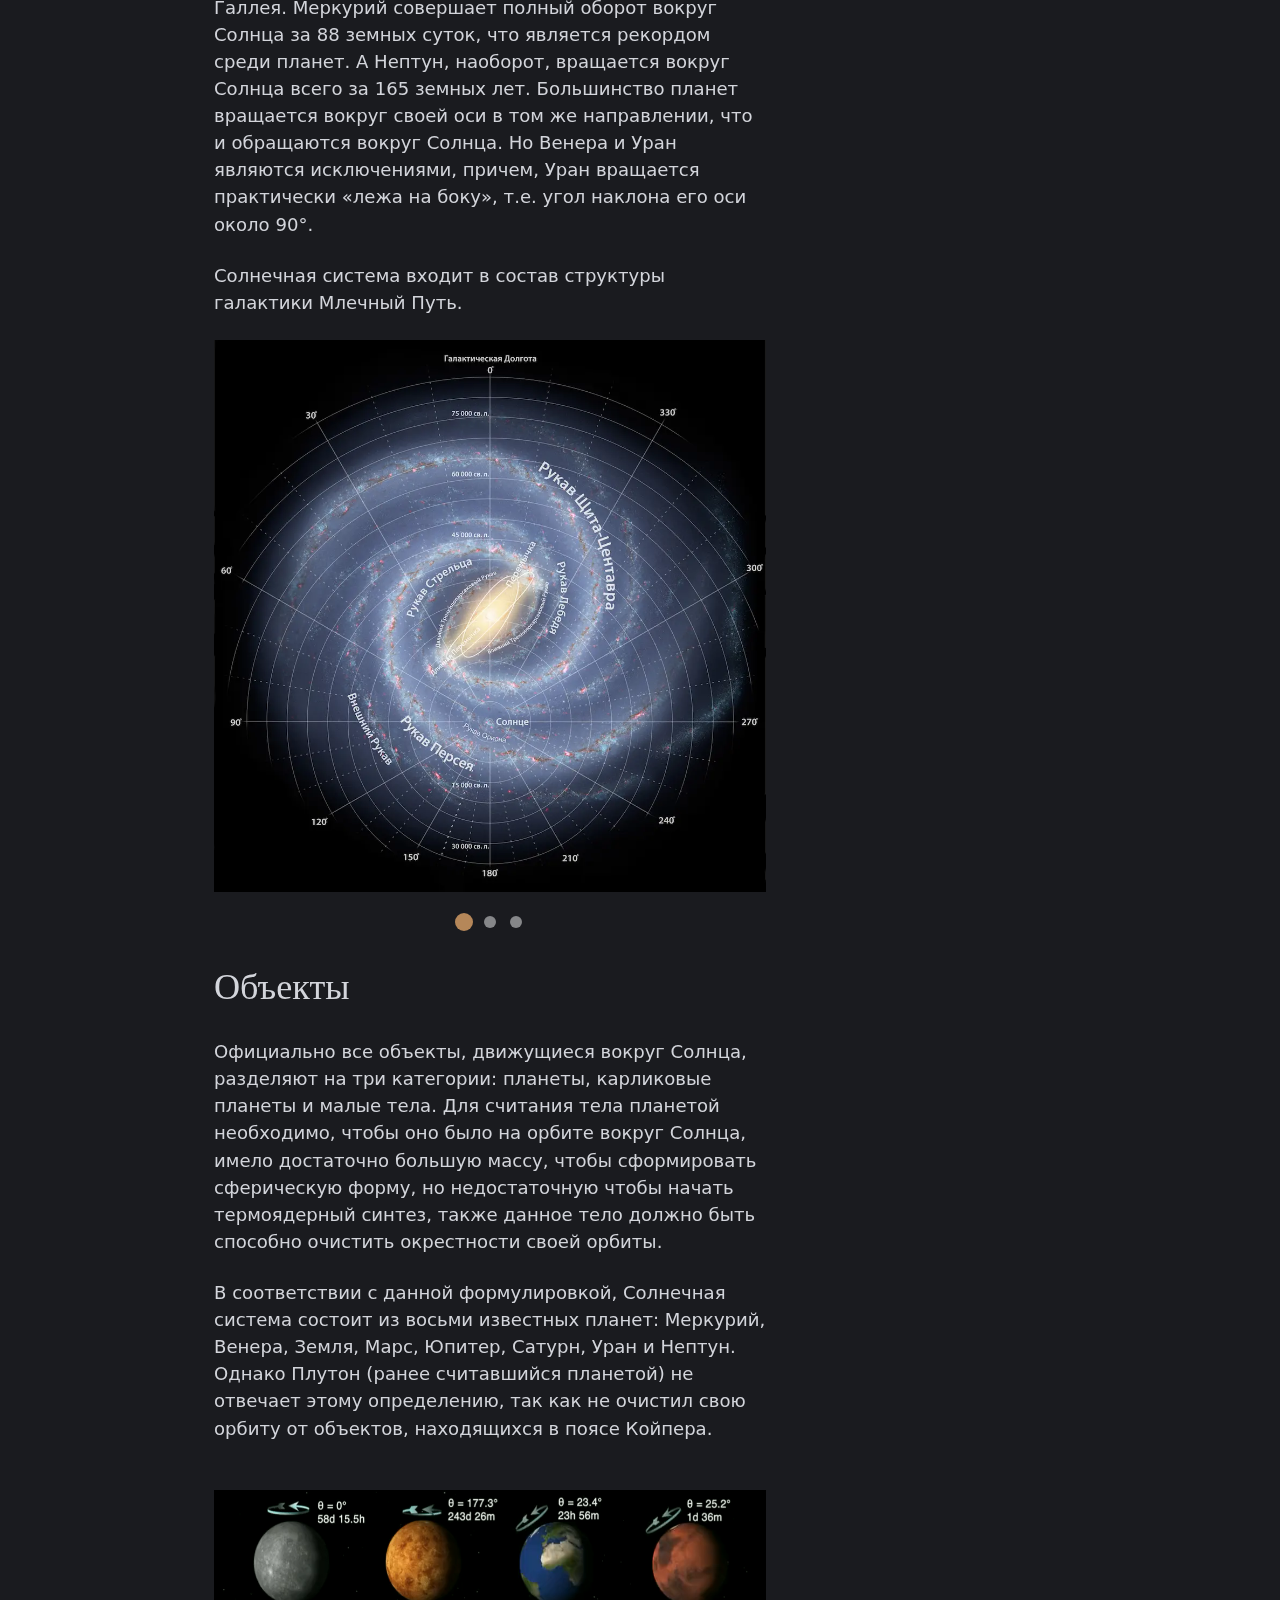
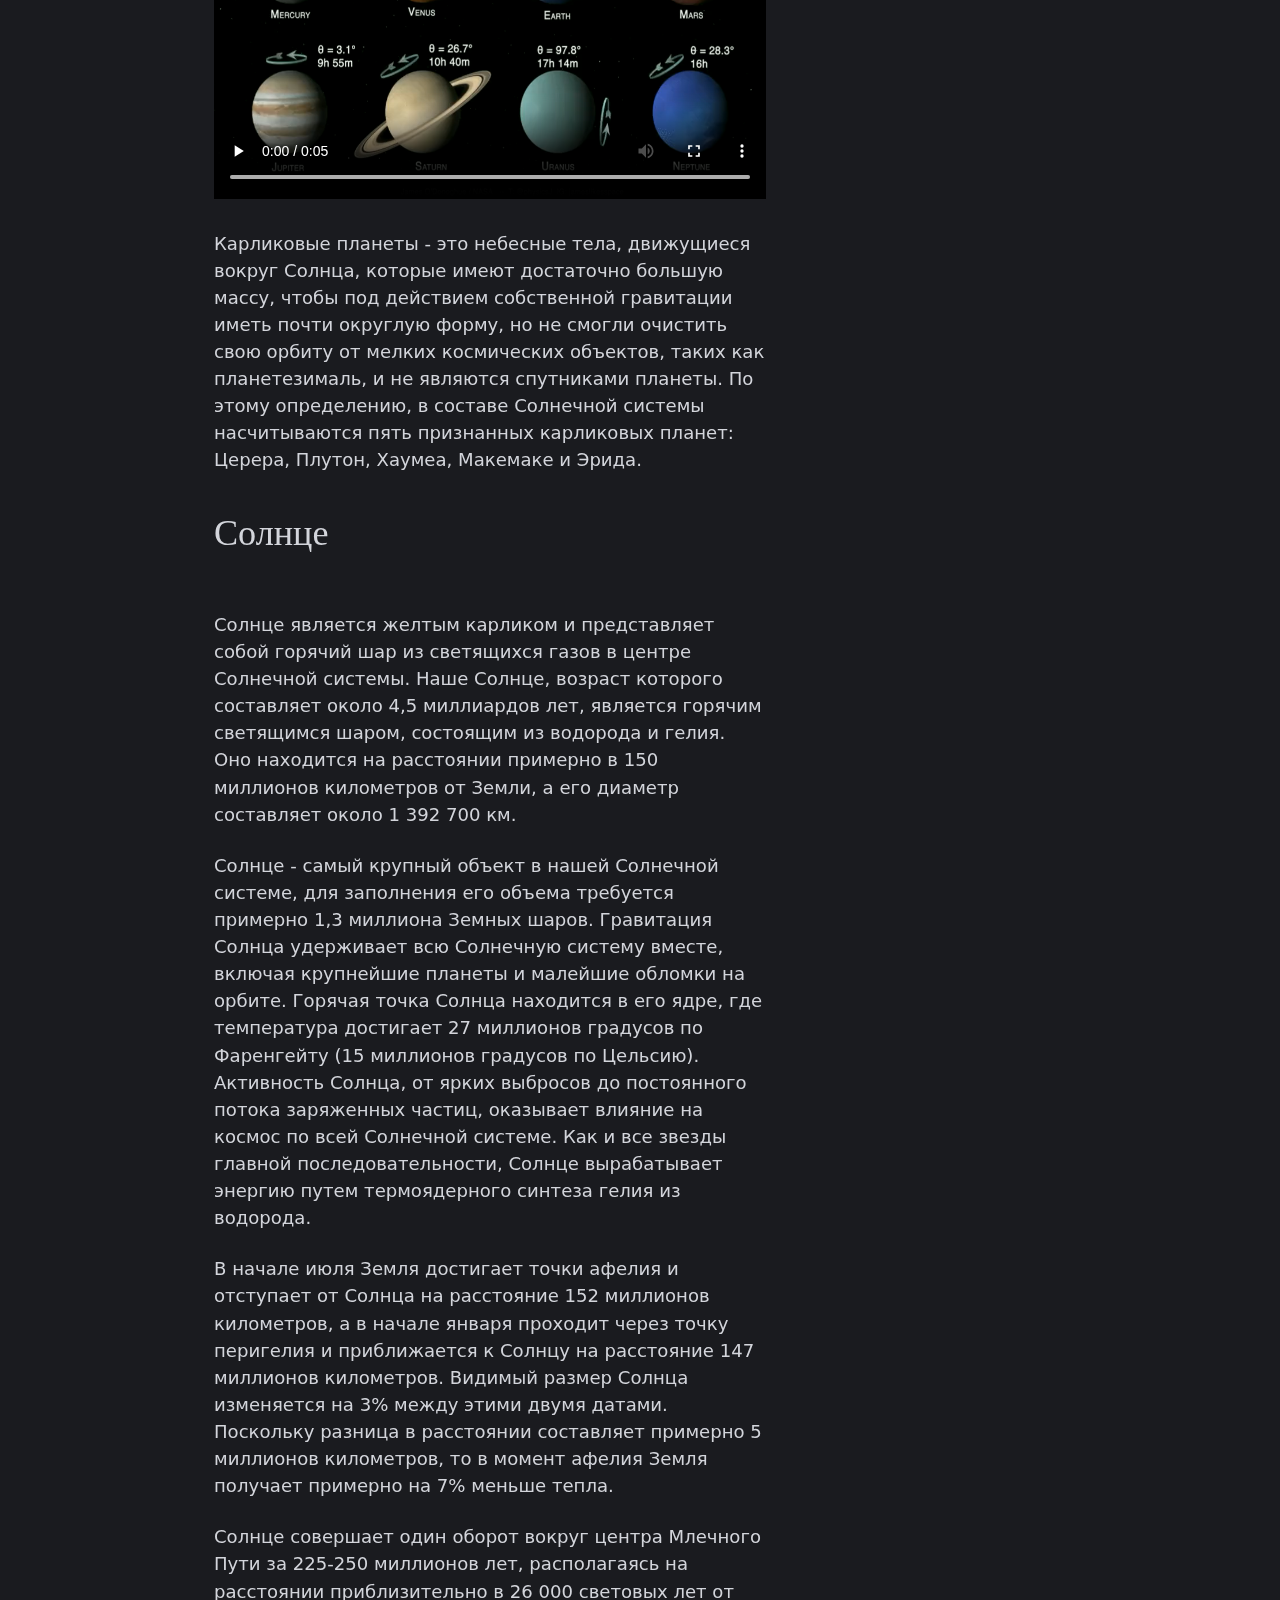
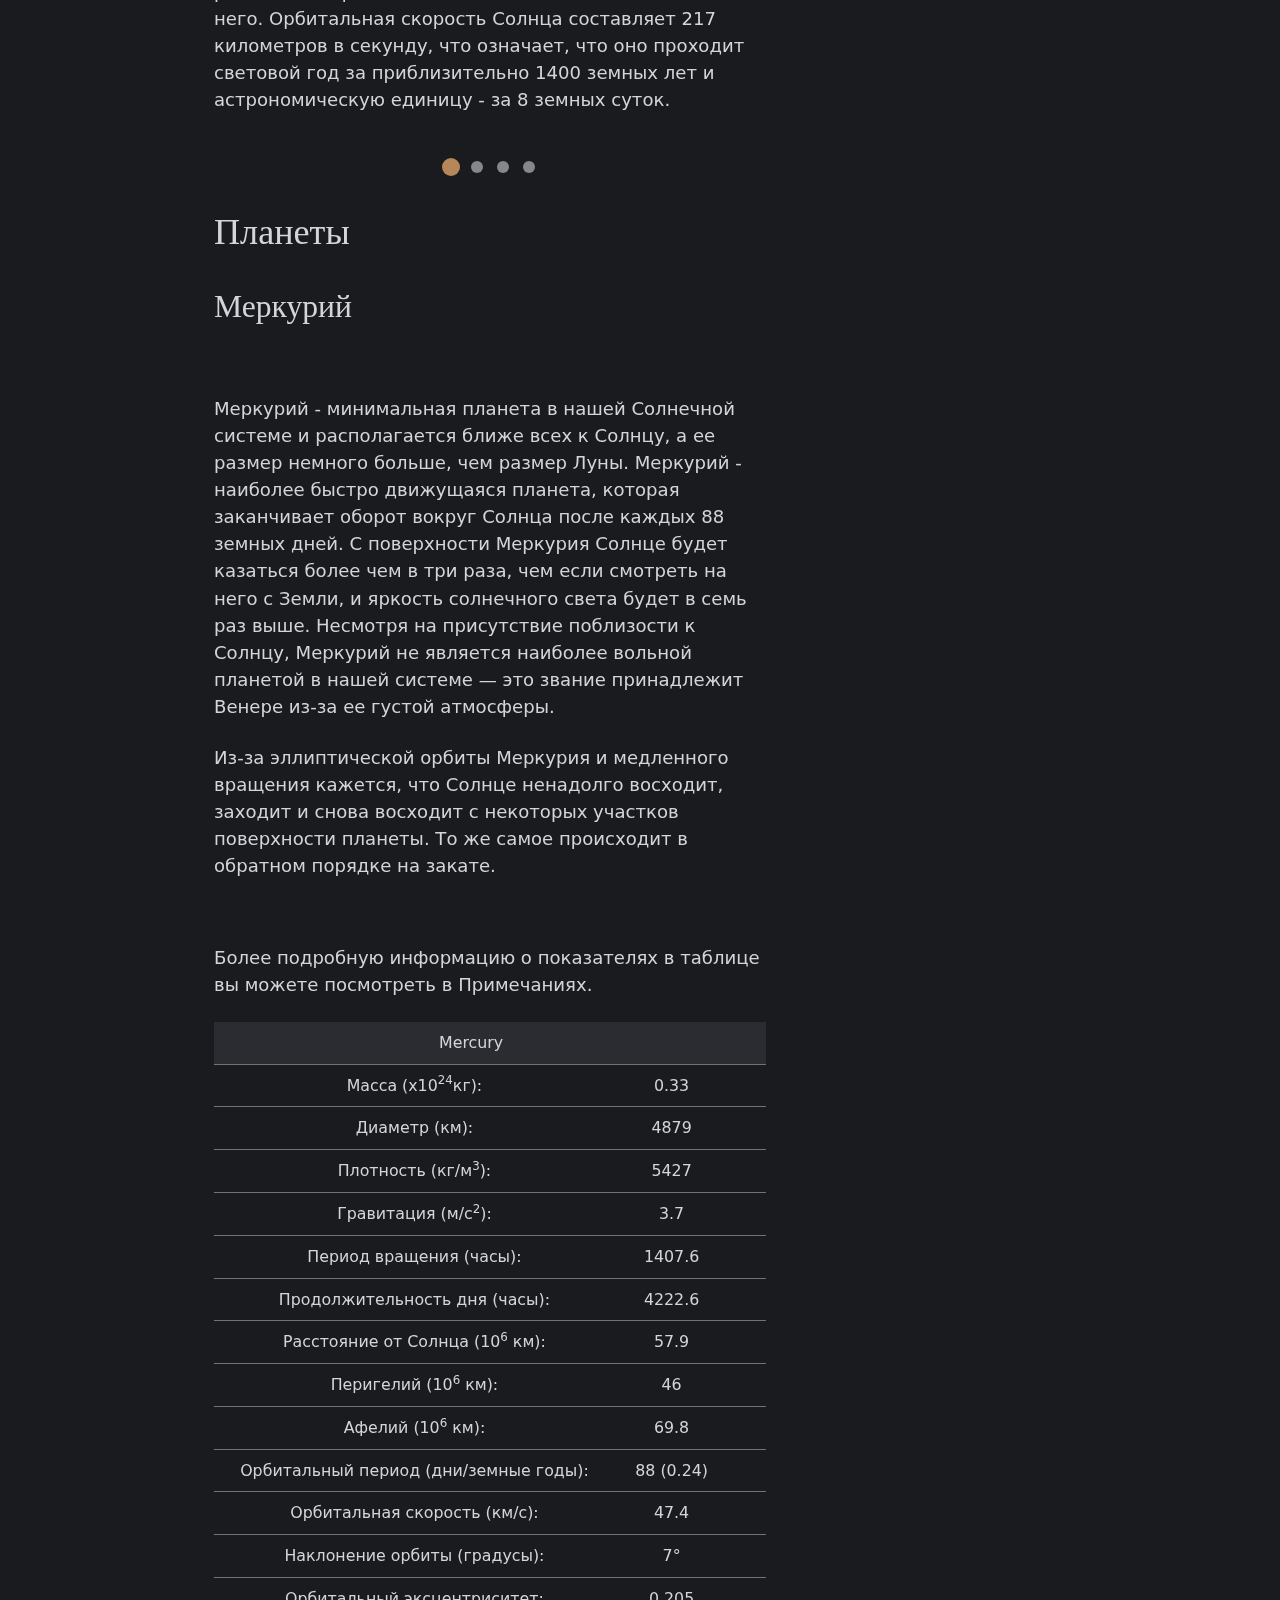
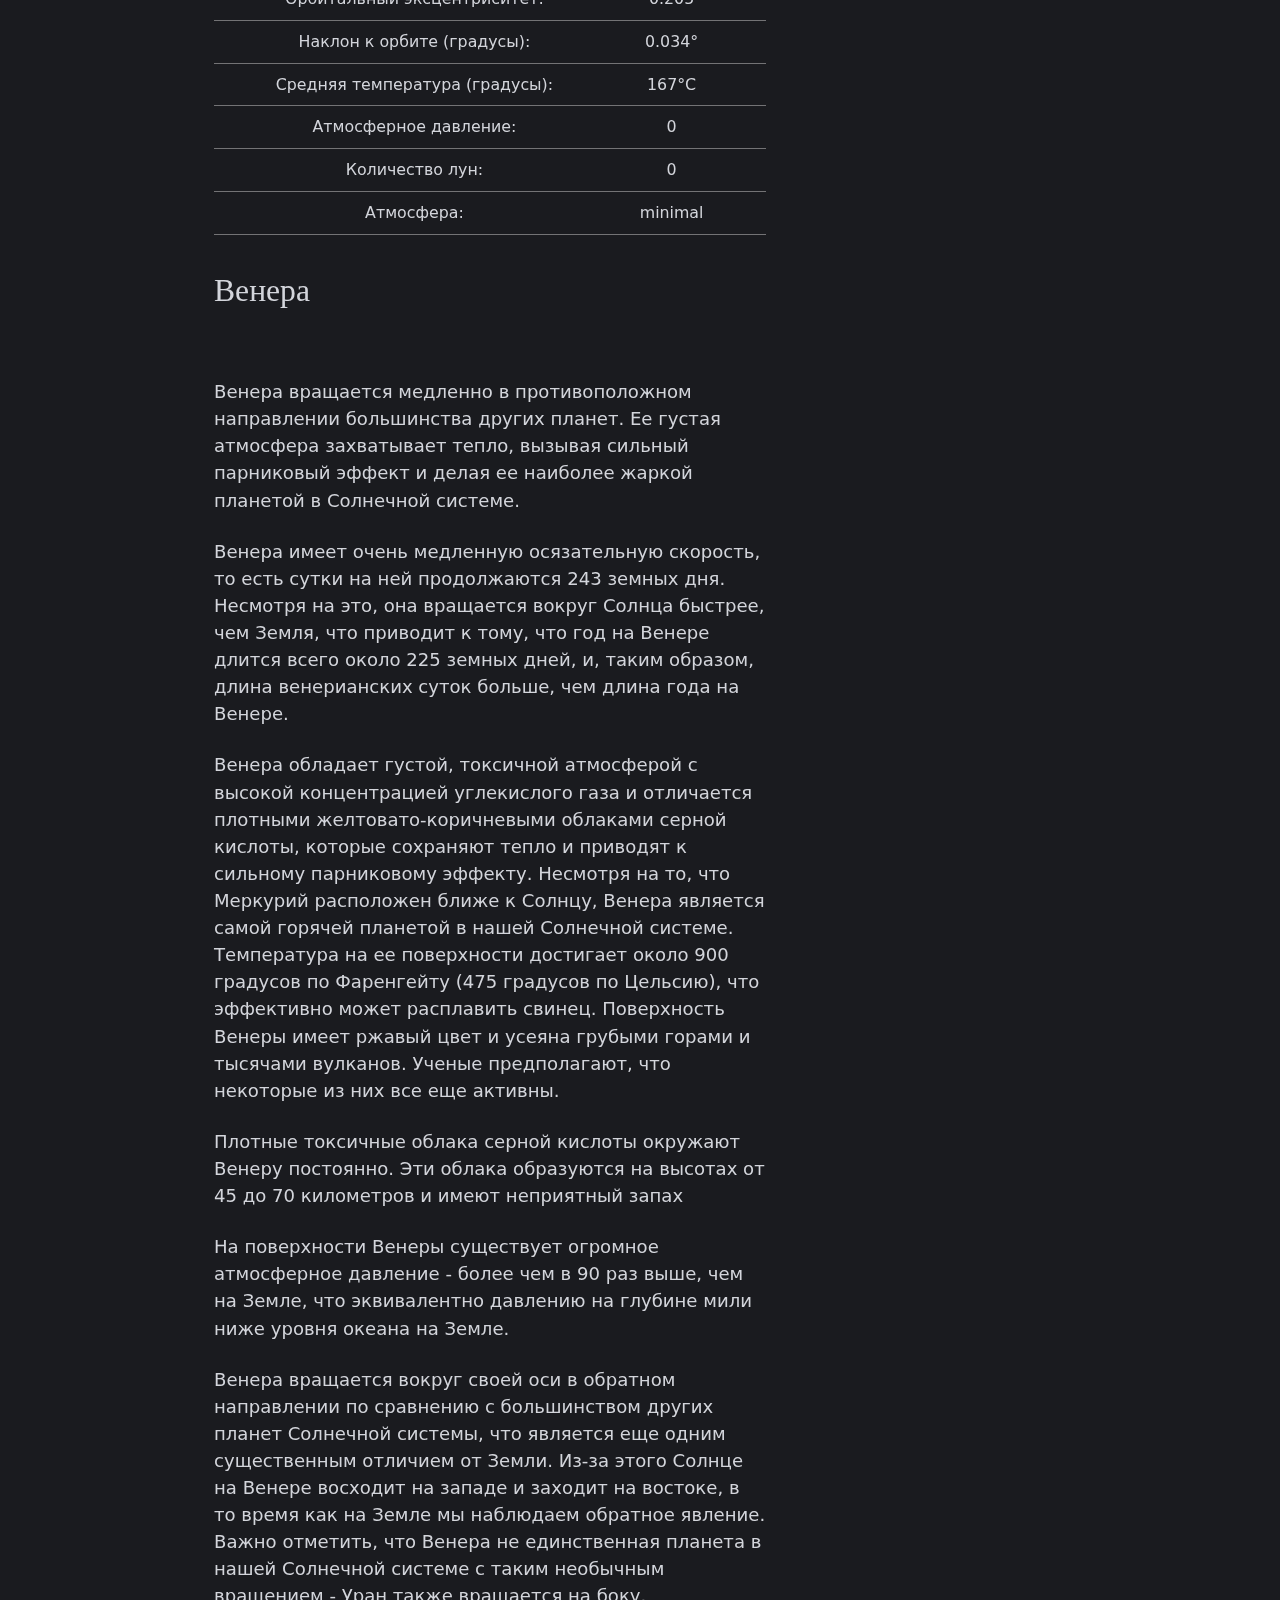
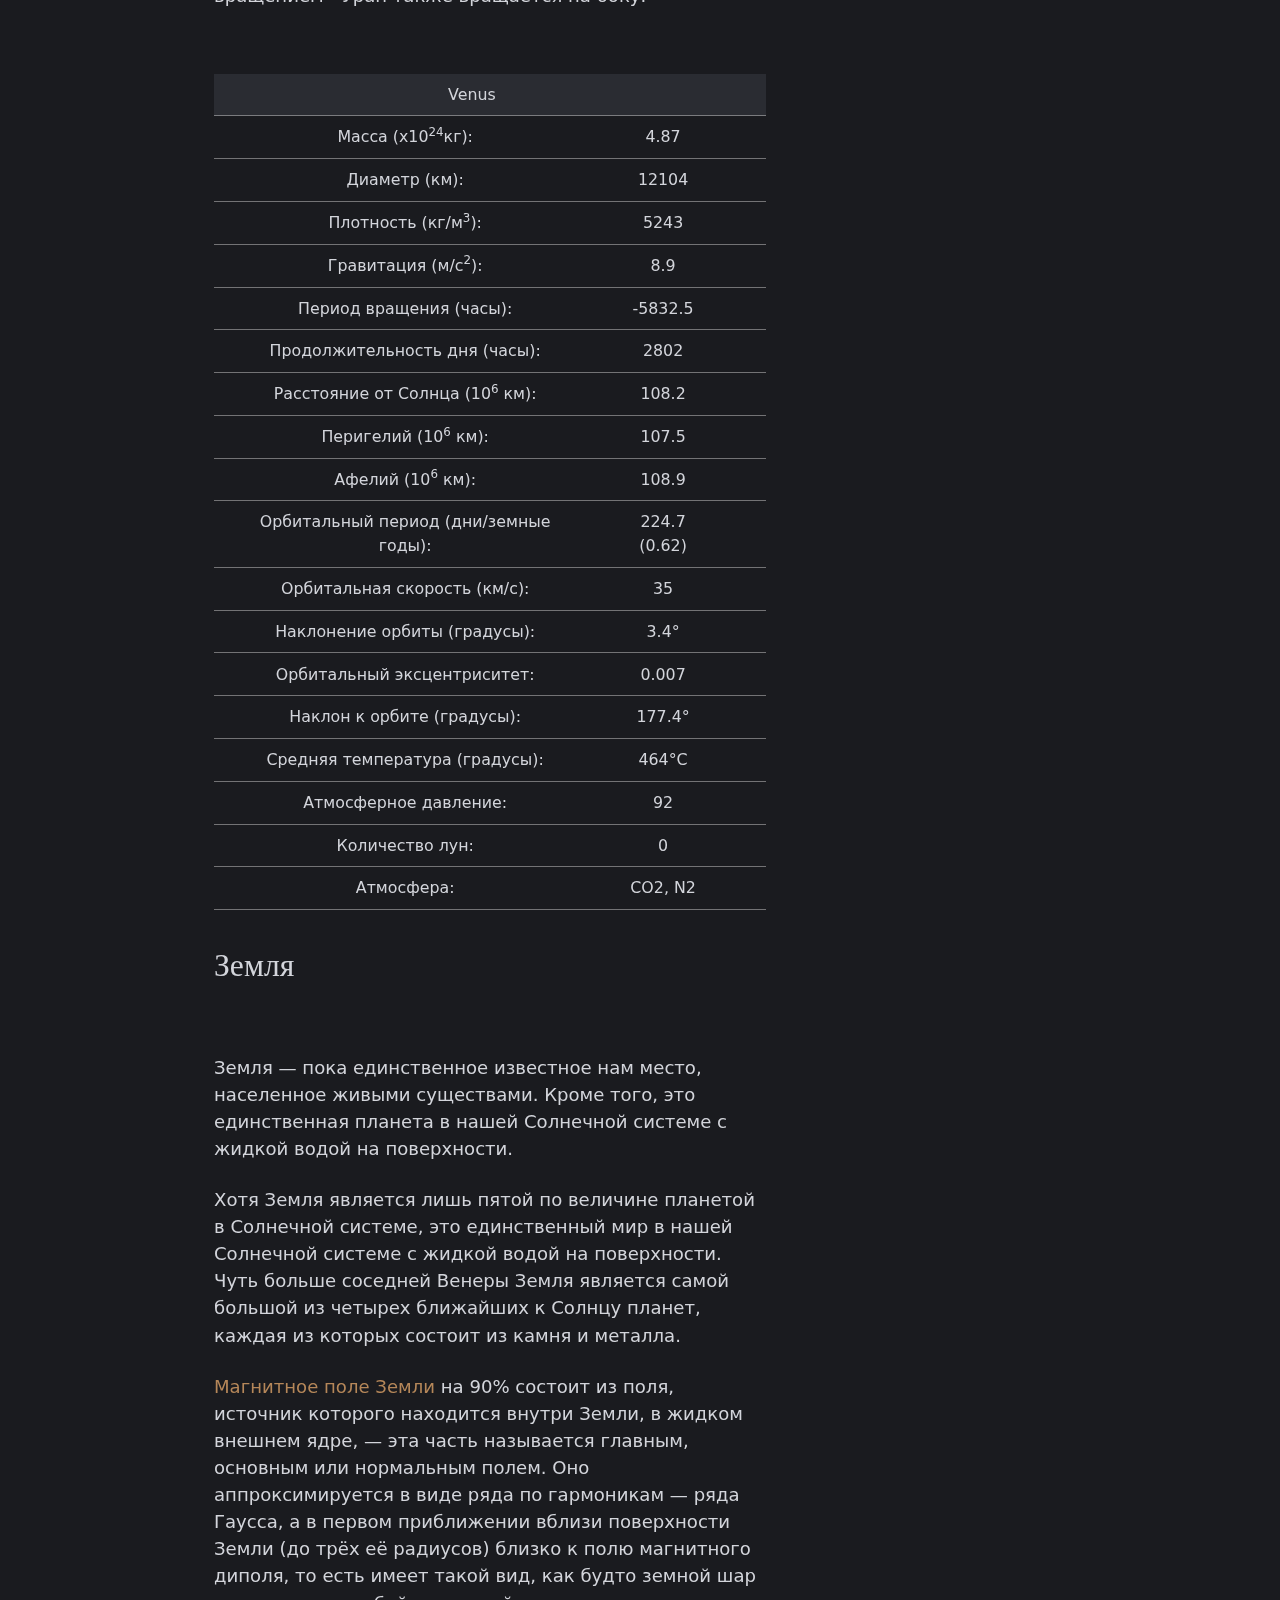
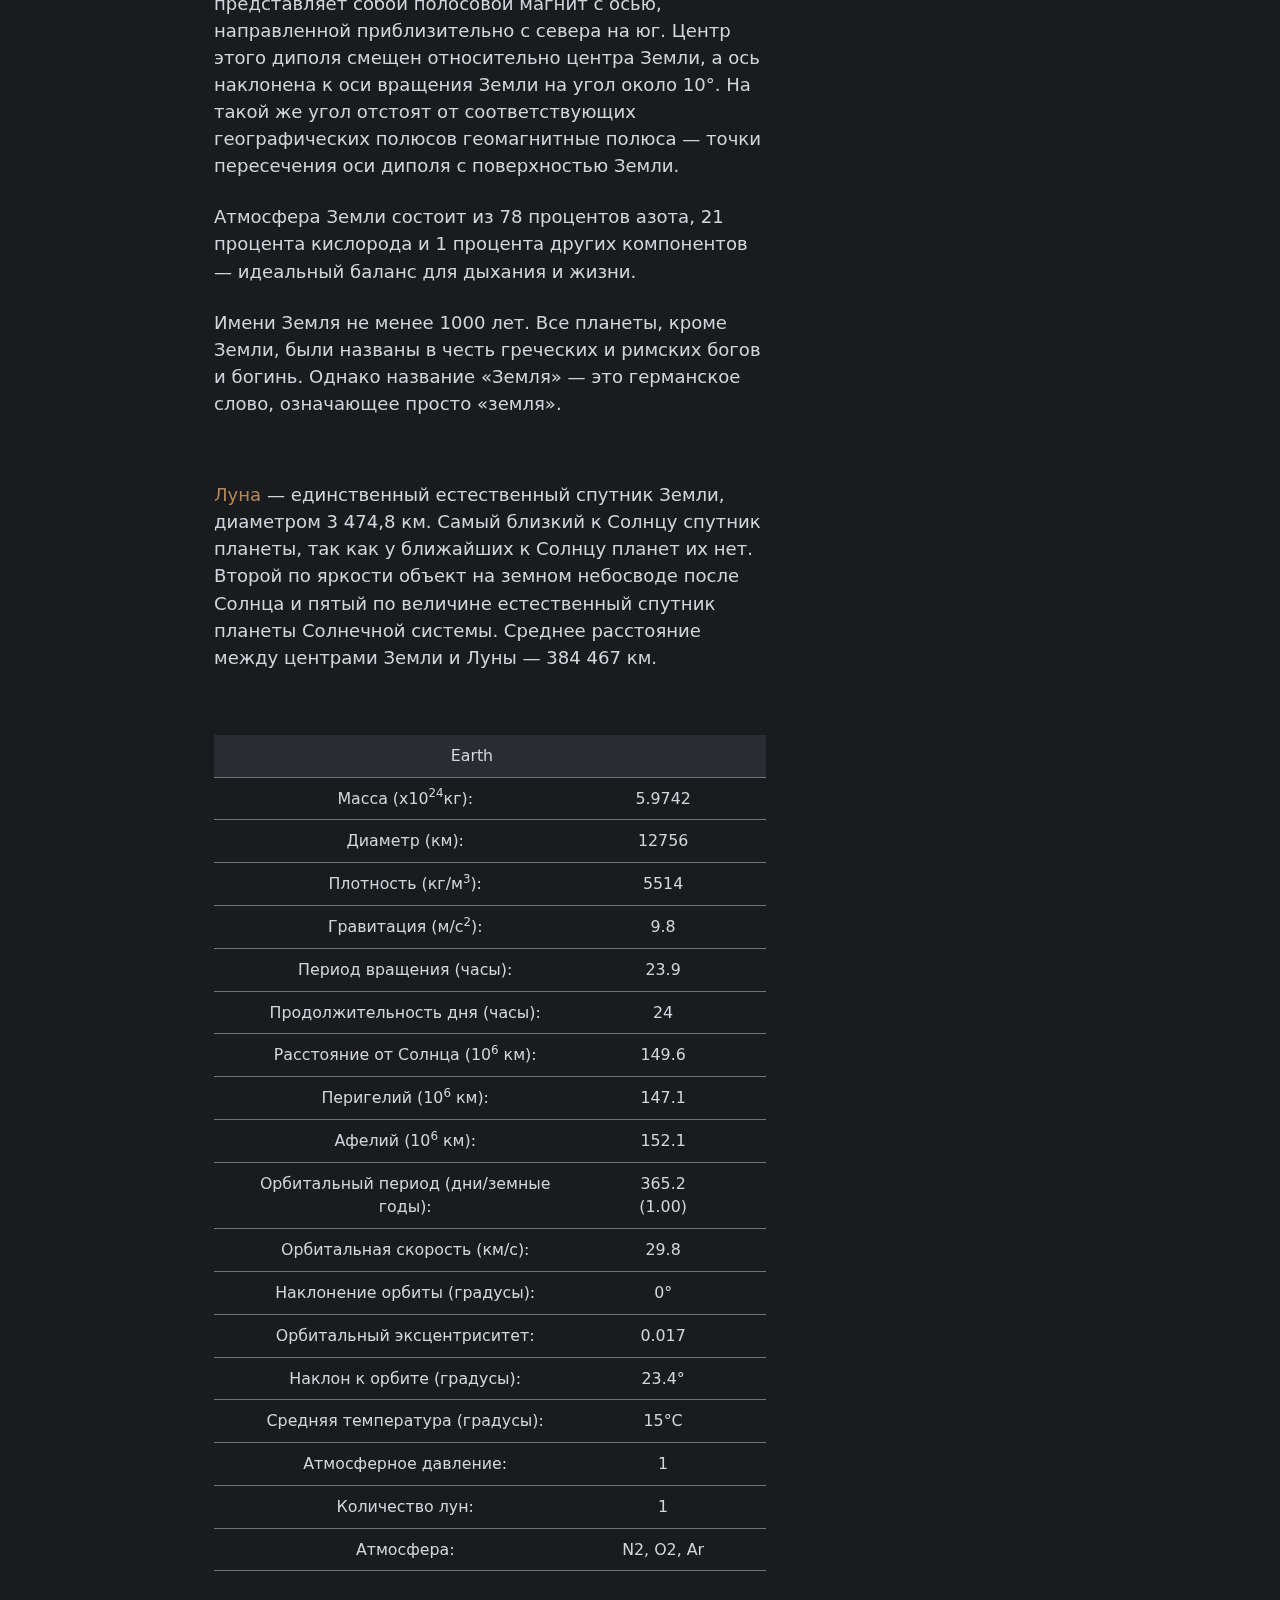
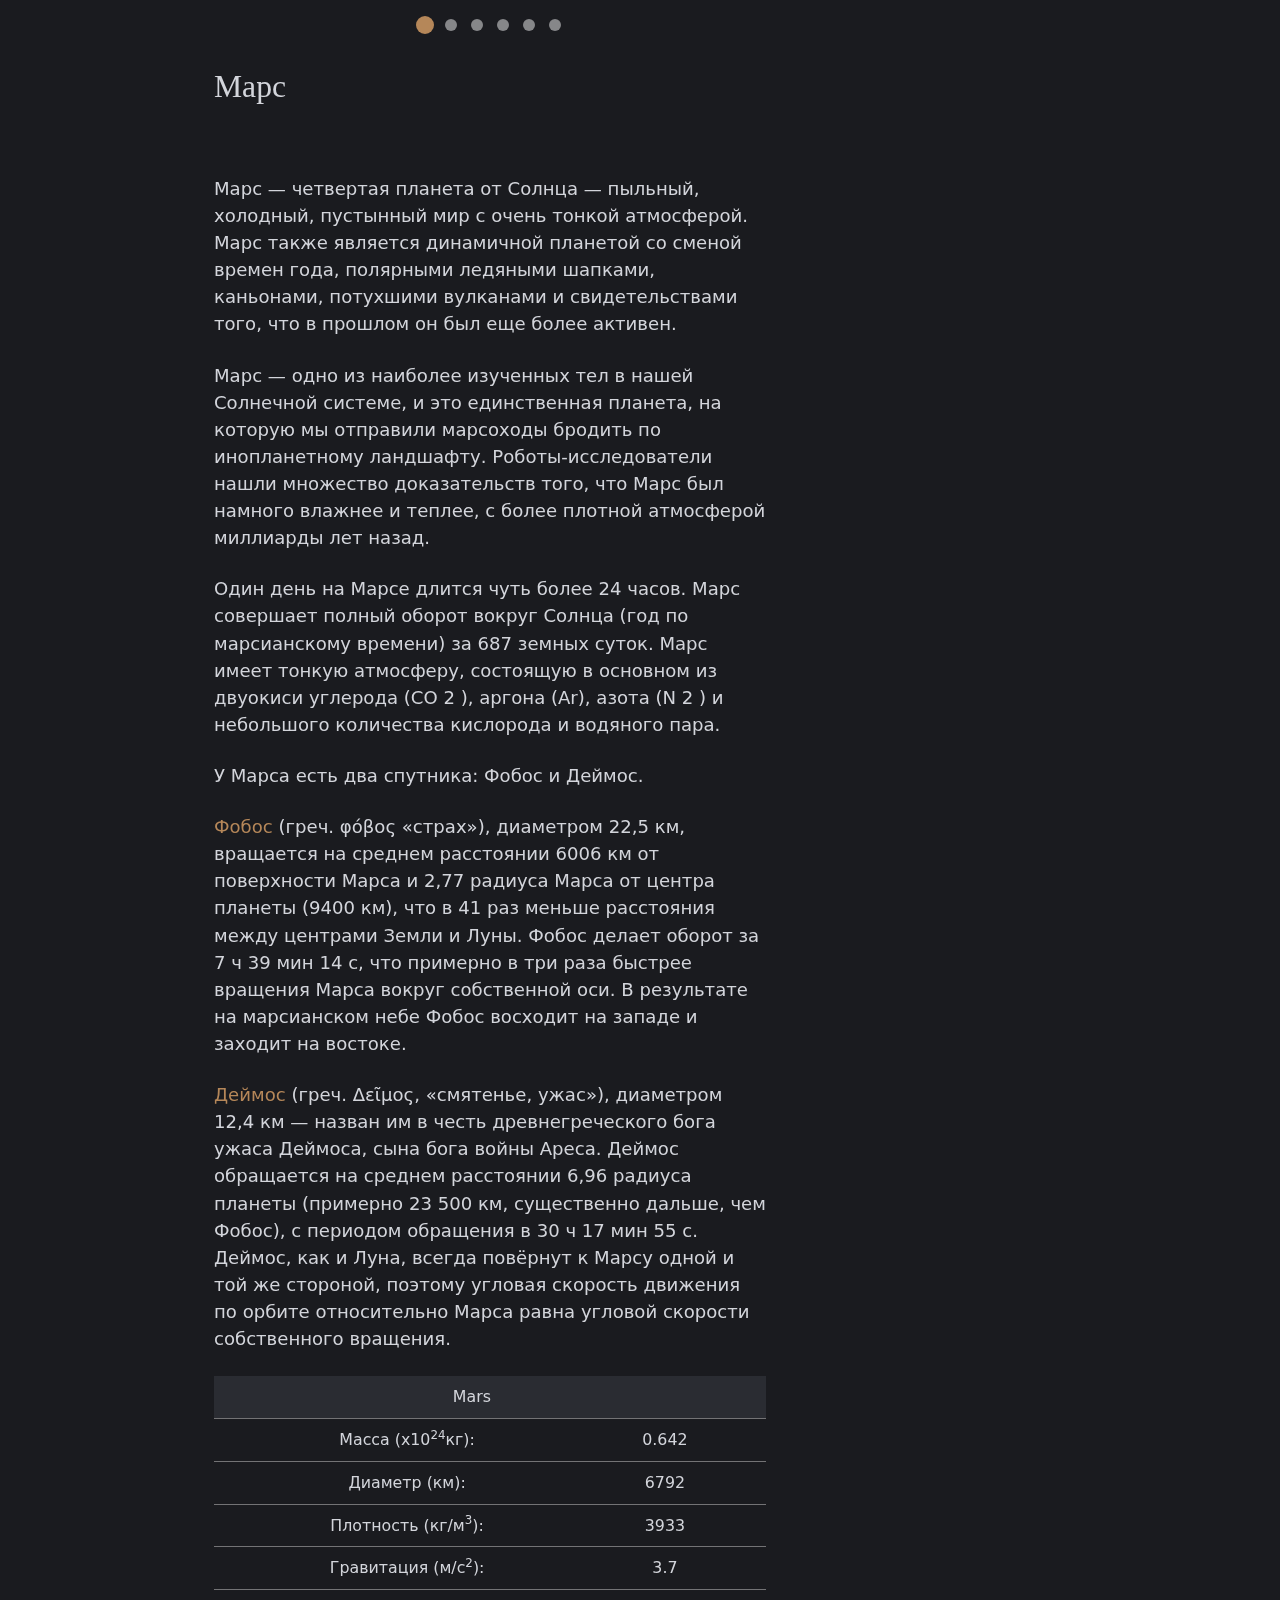
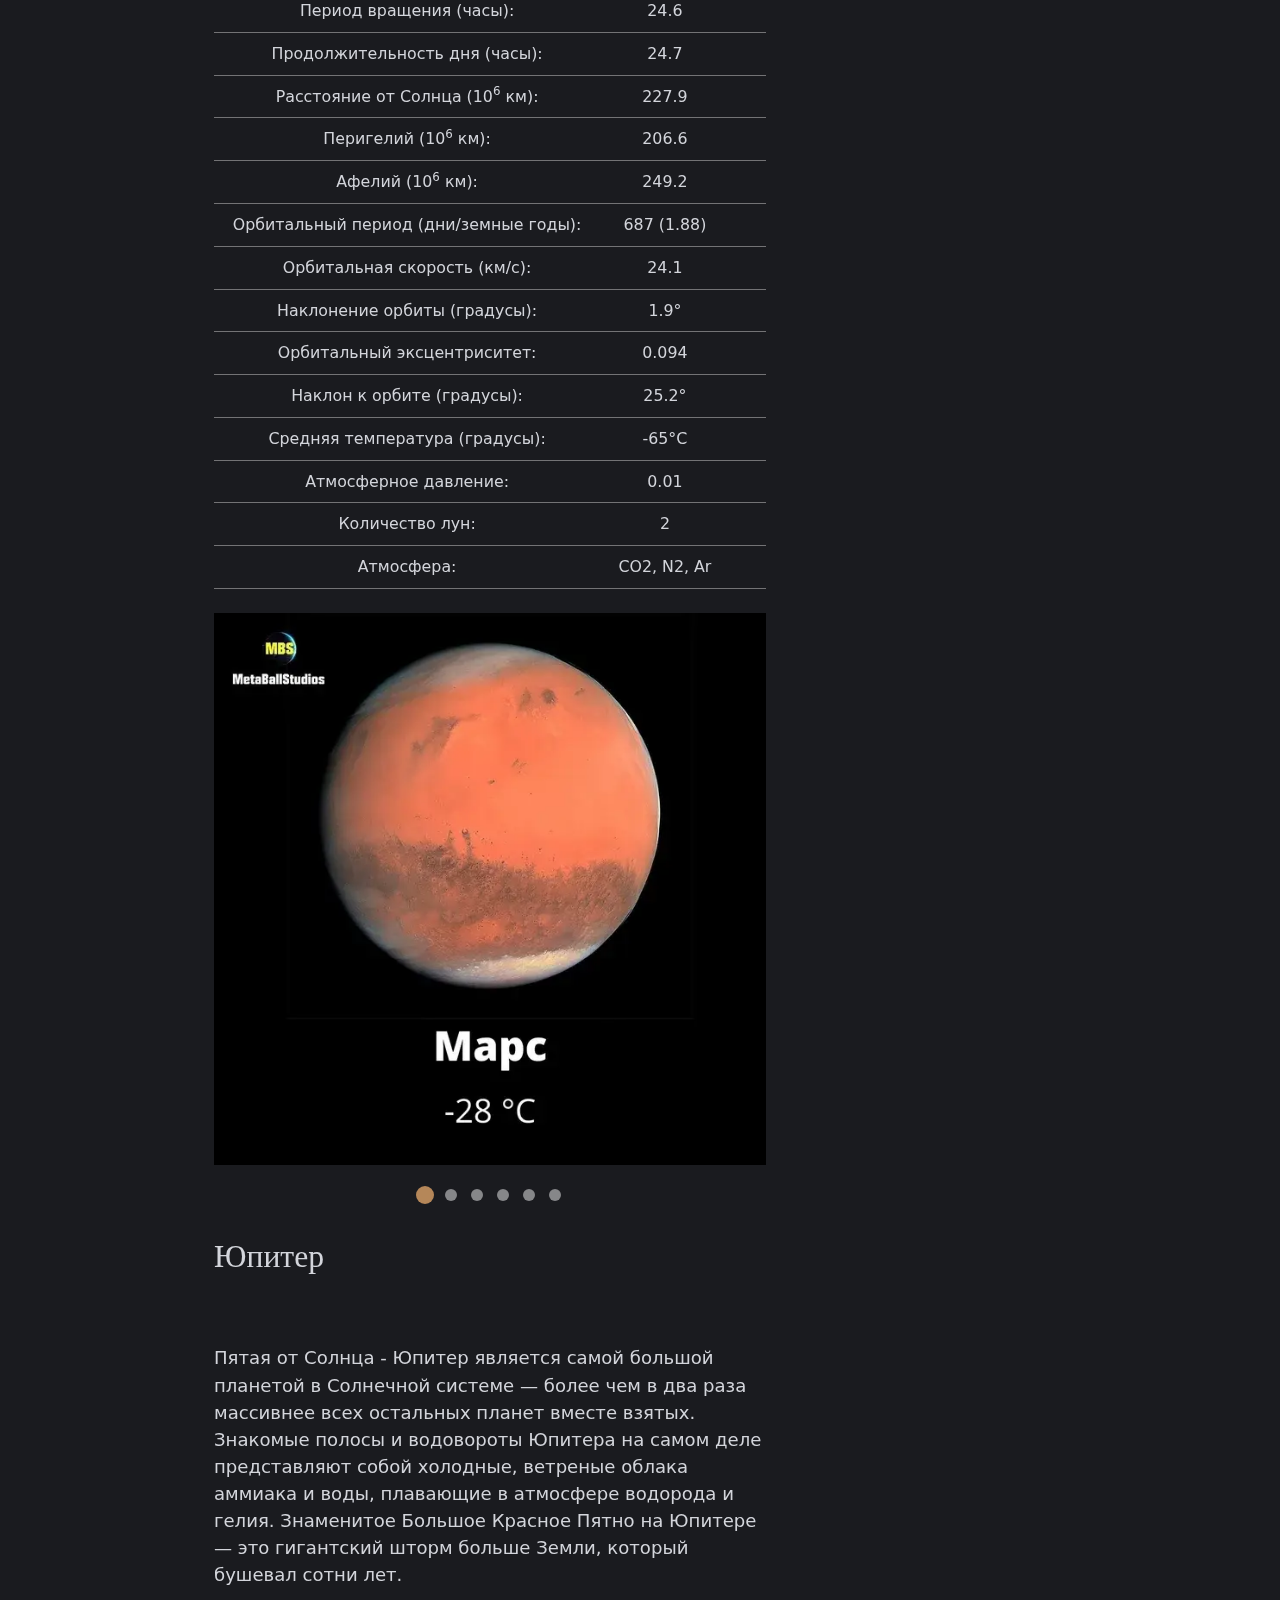
==== commit aef5c554: "Add files via upload" ====
--- a/index.html
+++ b/index.html
@@ -1,110 +1,748 @@
-<!DOCTYPE html>
-<html lang="en">
-
-<head>
-    <title>Solar System</title>
-    <meta charset="utf-8">
-    <meta name="viewport" content="width=device-width, user-scalable=no, minimum-scale=1.0, maximum-scale=1.0">
-    <link rel="stylesheet" href="./css/style.css">
-    <link rel="icon" href="./assets/icon.png">
-
-</head>
-
-<body>
-    <!-- threjs canvas -->
-    <div class="back">
-
-    </div>
-    <canvas id="canvas"></canvas>
-
-    <!-- The Modal -->
-    <div id="myModal" class="modal">
-
-        <!-- Modal content -->
-        <div class="modal-content">
-            <div class="modal-header">
-                <span class="close">&times;</span>
-                <div class="modal-header-name">
-                    <h2 id="nameOfObject"></h2>
-                    <img id="planetSymbol" src="" alt="Planet symbol" width="25" height="25">
-                </div>
-            </div>
-
-            <div class="modal-body">
-                <ul>
-                    <li>Объем: <span id="volumeXEarths"></span> Земля</li>
-                    <li>Расстояние по орбите: <span id="orbitDistance"></span> км</li>
-                    <li>Экваториальный радиус: <span id="equatorialRadius"></span> км</li>
-                    <li>Поверхностная гравитация: <span id="surfaceGravity"></span> м/с^2</li>
-                    <li>Период вращения: <span id="rotationPeriodEarthDays"></span> дней</li>
-                    <li>Орбитальный период: <span id="orbitalPeriod"></span> дней</li>
-                    <li>Средняя орбитальная скорость: <span id="meanOrbitVelocity"></span> км/в</li>
-                    <li>Температура поверхности: <span id="surfaceTemperature"></span> °C</li>
-                    <li>Атмосферные составляющие: <span id="atmoshpericConstituents"></span></li>
-                    <li>Спутники: <span id="moons"></span></li>
-                    <li>Кольца: <span id="rings"></span></li>
-                    <li>Характеристика: <span id="adjective"></span></li>
-                </ul>
-            </div>
-        </div>
-
-    </div>
-
-    <!-- Loading -->
-    <div id="loading">
-        <div id="author">
-            <a id="myLink" href="https://vk.com/alekdn" target="_blank"> IT в космосе</a>
-        </div>
-        <div class="center">
-            <h1 id="title">СОЛНЕЧНАЯ СИСТЕМА</h1>
-            <div class="instructions">
-                <div class="desktop">
-                    <p>Разработчики</p>
-                    <p>Дмитрий Мамонов</p>
-                    <p>Долобан Алексей</p>
-                    <p>Гергокаев Ахмат</p>
-                    <p>Исаченко Владислав</p>
-                </div>
-                <div class="mobile">
-                    <p>Разработчики</p>
-                    <p>Дмитрий Мамонов</p>
-                    <p>Долобан Алексей</p>
-                    <p>Гергокаев Ахмат</p>
-                    <p>Исаченко Владислав</p>
-                </div>
-            </div>
-            <br>
-            <button id="loadButton">ПОЕХАЛИ!</button>
-        </div>
-    </div>
-
-    <!-- Close -->
-    <div id="loading2">
-        <button id="loadButton2"><img src="../img/close_48124.png" alt="" class="but_close"><a href="../index.html"></a></button>
-    </div>
-
-
-
-    <script src="./js/LoadPage.js"></script>
-    <script src='./js/libs/three_r120.min.js'></script>
-    <script src='./js/libs/OrbitControls.js'></script>
-    <script src='./js/libs/OBJLoader.js'></script>
-    <script src='./js/libs/MTLLoader.js'></script>
-    <script src='./js/libs/dat.gui.min.js'></script>
-
-    <script src="./js/cameraControls/MyCameraControls.js"></script>
-    <script src="./js/PickHelper.js"></script>
-    <script src="./js/gui/ColorGUIHelper.js"></script>
-
-
-    <script src="./js/sceneSubjects/AmbientLight.js"></script>
-    <script src="./js/sceneSubjects/SunLight.js"></script>
-
-    <script src="./assets/SolarSystem.js"></script>
-    <script src="./js/sceneSubjects/astronomicalBodies/Stars.js"></script>
-
-    <script src="./js/SceneManager.js"></script>
-    <script src="./js/main.js"></script>
-</body>
-
+﻿<!DOCTYPE html>
+<html lang="ru">
+
+<head>
+  <meta charset="UTF-8">
+  <meta http-equiv="X-UA-Compatible" content="IE=edge">
+  <meta name="viewport" content="width=device-width,initial-scale=1">
+  <title>Солнечная система</title>
+  <meta name="description" content="8 планет нашей системы">
+  <meta name="keywords" content="">
+  <meta name="author" content="@Recreatorus">
+  <meta property="og:title" content="Солнечная система">
+  <meta property="og:site_name" content="">
+  <meta property="og:description" content="8 планет нашей системы">
+
+  <link rel="stylesheet" href="css/style.css">
+  <style>
+    @font-face {
+      font-family: 'Rubik';
+      font-style: normal;
+      font-weight: 300;
+      src: local(''), url('../fonts/rubik-300.woff2') format('woff2');
+    }
+
+    @font-face {
+      font-family: 'Cormorant Garamond';
+      font-style: normal;
+      font-weight: 500;
+      src: local(''), url('../fonts/cormorant-garamond-500.woff2') format('woff2');
+    }
+  </style>
+</head>
+
+<body class="dark-theme">
+  <div class="page">
+    <header class="flex">
+      <div class="hamburger">
+        <div class="transition">
+          <div class="bread">
+            <div class="crust"></div>
+          </div>
+          <div class="bread">
+            <div class="crust"></div>
+          </div>
+        </div>
+      </div>
+      <div class="container2">
+        <a href="solarmodal/index.html" class="fciA"><span class="fciSpan">3D модель системы
+          </span></a>
+      </div>
+    </header>
+    <section class="hero">
+      <div class="wrapper hero__wrapper">
+
+        <div class="hero__content">
+          <h1 class="hero__headline">Солнечная система</h1>
+          <div class="flow">
+            <p>8 планет нашей системы</p>
+          </div>
+          <div class="published">
+            <div class="author"><img
+                src="img/png-clipart-planet-computer-icons-earth-symbol-astronomy-planet-miscellaneous-computer-wallpaper.png"
+                alt="Космос внутри нас"> <span>Космос внутри нас</span></div>
+            <p class="date"><span><time datetime="2023-05-01">01 мая 2023 09:38</time></span></p>
+          </div>
+        </div><img src="img/solar_sys_hero.webp" alt="solar system">
+      </div>
+    </section>
+
+    <main>
+      <div class="content" data-scroll>
+        <p></p>
+        <section id="introduction">
+          <h2>О системе</h2>
+          <p>4,57 млрд лет назад произошло гравитационное сжатие газопылевого облака, которое привело к возникновению
+            <strong>Солнечной системы</strong>, включающей в себя центральную звезду Солнце и все космические объекты,
+            находящиеся на орбитах вокруг него.
+          </p>
+          <div class="container3">
+            <a href="solarmodal/index.html" class="fciA"><span class="fciSpan">3D модель системы
+              </span></a>
+          </div>
+          <p>
+            Солнечная система включает в себя Солнце и восемь больших планет, находящихся на близких круговых орбитах
+            практически в одной плоскости эклиптики. Большая часть массы системы сосредоточена в Солнце, а оставшаяся
+            часть на планетах. Такое распределение массы вызывает проблему моментов - всего 2% общего момента системы
+            приходится на Солнце, масса которого гораздо больше, чем общая масса планет, в то время как оставшиеся 98%
+            приходятся на малую долю общей массы Солнечной системы.</p>
+
+          <div class="imgBox"><img src="img/solar_system.webp" data-zoomable loading="lazy" alt="solar system">
+            <div class="box-content"><span class="title">соотношение размеров планет и Солнца</span> <span
+                class="post">(межпланетные расстояния не в масштабе)</span></div>
+          </div>
+          <p>Преобладающее большинство массы Солнечной системы сосредоточено в ее центре - Солнце, которое удерживает
+            планеты и другие объекты в системе с помощью своего тяготения. Четыре крупнейшие планеты, так называемые
+            газовые гиганты, составляют 99% оставшейся массы, где Юпитер и Сатурн являются самыми массивными, забирая
+            около 90% этой массы.</p>
+          <div class="imgBox"><img src="img/planet_size_comparisons.webp" data-zoomable loading="lazy"
+              alt="planet size comparisons">
+            <div class="box-content"><span class="title">планеты земной группы</span> <span class="post">Меркурий,
+                Венера, Земля и Марс</span></div>
+          </div>
+          <p>
+            Солнечная система состоит из восьми планет, две из которых, Меркурий и Венера, находятся ближе всего к
+            Солнцу, а Земля и Марс находятся чуть дальше. Эти планеты называются планетами земной группы и состоят в
+            основном из силикатов и металлов.</p>
+          <p>Остальные четыре планеты - Юпитер, Сатурн, Уран и Нептун - находятся дальше от Солнца и гораздо более
+            массивны, чем планеты земной группы. Юпитер и Сатурн состоят главным образом из водорода и гелия, в то время
+            как Уран и Нептун, также известные как "ледяные гиганты", содержат в себе воду, метан и аммиак, помимо
+            водорода и гелия. Весьма любопытно, что четыре крупнейшие планеты - Юпитер, Сатурн, Уран и Нептун - обладают
+            кольцами пыли и других частиц, а шесть планет и четыре карликовые планеты имеют естественные спутники.</p>
+          <div class="imgBox"><img src="img/Gas_planet_size_comparisons.webp" data-zoomable loading="lazy"
+              alt="Gas planet size comparisons">
+            <div class="box-content"><span class="title">Планеты-гиганты</span> <span class="post">Юпитер, Сатурн, Уран
+                и Нептун</span></div>
+          </div>
+          <p>В Солнечной системе можно выделить две области, заполненные мелкими телами. Пояс астероидов находится между
+            Марсом и Юпитером и напоминает по составу планеты земной группы, состоящие из силикатов и металлов.
+            Крупнейшими объектами этого пояса являются карликовая планета Церера и астероиды Паллада, Веста и Гигея.
+            В отдаленной области за орбитой Нептуна находятся транснептуновые объекты, которые состоят из замерзшей
+            воды, аммиака и метана. Среди них наибольшей известностью пользуются Плутон, Седна, Хаумеа, Макемаке, Орк,
+            Квавар и Эрида.
+            Кроме того, в Солнечной системе есть другие группы мелких тел, такие как планетные квазиспутники и троянцы,
+            околоземные астероиды, кентавры, дамоклоиды, а также перемещающиеся кометы, метеороиды и космическая пыль.
+          </p>
+          <p>Вокруг Солнца движется множество крупных объектов, которые практически расположены в одной плоскости,
+            называемой плоскостью эклиптики. Большинство объектов обращаются вокруг Солнца против часовой стрелки, если
+            смотреть со стороны северного полюса Солнца. Хотя есть исключения, например, комета Галлея.
+            Меркурий совершает полный оборот вокруг Солнца за 88 земных суток, что является рекордом среди планет. А
+            Нептун, наоборот, вращается вокруг Солнца всего за 165 земных лет. Большинство планет вращается вокруг своей
+            оси в том же направлении, что и обращаются вокруг Солнца. Но Венера и Уран являются исключениями, причем,
+            Уран вращается практически «лежа на боку», т.е. угол наклона его оси около 90°.</p>
+          <p>Солнечная система входит в состав структуры галактики Млечный Путь.</p>
+          <div class="blaze-slider">
+            <div class="blaze-container">
+              <div class="blaze-track-container">
+                <div class="blaze-track">
+                  <div><img src="img/milky_way_full.webp" loading="lazy" alt="milky way full"></div>
+                  <div><img src="img/colour_of_the_sky.webp" loading="lazy" alt="milky way"></div>
+                  <div><img src="img/Milky_Way_2005.webp" loading="lazy" alt="milky way"></div>
+                </div>
+              </div>
+              <div class="my-pagination">
+                <div class="blaze-pagination"></div>
+              </div>
+            </div>
+          </div>
+        </section>
+        <section id="objects">
+          <h2>Объекты</h2>
+          <p>Официально все объекты, движущиеся вокруг Солнца, разделяют на три категории: планеты, карликовые планеты и
+            малые тела. Для считания тела планетой необходимо, чтобы оно было на орбите вокруг Солнца, имело достаточно
+            большую массу, чтобы сформировать сферическую форму, но недостаточную чтобы начать термоядерный синтез,
+            также данное тело должно быть способно очистить окрестности своей орбиты.</p>
+          <p>В соответствии с данной формулировкой, Солнечная система состоит из восьми известных планет: Меркурий,
+            Венера, Земля, Марс, Юпитер, Сатурн, Уран и Нептун. Однако Плутон (ранее считавшийся планетой) не отвечает
+            этому определению, так как не очистил свою орбиту от объектов, находящихся в поясе Койпера.</p><video
+            width="100%" height="auto" controls>
+            <source src="./img/space-planet.mp4" type="video/mp4">
+          </video>
+          <p>Карликовые планеты - это небесные тела, движущиеся вокруг Солнца, которые имеют достаточно большую массу,
+            чтобы под действием собственной гравитации иметь почти округлую форму, но не смогли очистить свою орбиту от
+            мелких космических объектов, таких как планетезималь, и не являются спутниками планеты. По этому
+            определению, в составе Солнечной системы насчитываются пять признанных карликовых планет: Церера, Плутон,
+            Хаумеа, Макемаке и Эрида.</p>
+        </section>
+        <section id="sun">
+          <h2>Солнце</h2><img src="img/sun.webp" loading="lazy" alt="sun">
+          <p>Солнце является желтым карликом и представляет собой горячий шар из светящихся газов в центре Солнечной
+            системы. Наше Солнце, возраст которого составляет около 4,5 миллиардов лет, является горячим светящимся
+            шаром, состоящим из водорода и гелия. Оно находится на расстоянии примерно в 150 миллионов километров от
+            Земли, а его диаметр составляет около 1 392 700 км.</p>
+          <p>Солнце - самый крупный объект в нашей Солнечной системе, для заполнения его объема
+            требуется примерно 1,3 миллиона Земных шаров. Гравитация Солнца удерживает всю Солнечную систему вместе,
+            включая крупнейшие планеты и малейшие обломки на орбите. Горячая точка Солнца находится в его ядре, где
+            температура достигает 27 миллионов градусов по Фаренгейту (15 миллионов градусов по Цельсию). Активность
+            Солнца, от ярких выбросов до постоянного потока заряженных частиц, оказывает влияние на космос по всей
+            Солнечной системе. Как и все звезды главной последовательности, Солнце вырабатывает энергию путем
+            термоядерного синтеза гелия из водорода.</p>
+          <p>В начале июля Земля достигает точки афелия и отступает от Солнца на расстояние 152 миллионов километров, а
+            в начале января проходит через точку перигелия и приближается к Солнцу на расстояние 147 миллионов
+            километров. Видимый размер Солнца изменяется на 3% между этими двумя датами. Поскольку разница в расстоянии
+            составляет примерно 5 миллионов километров, то в момент афелия Земля получает примерно на 7% меньше тепла.
+          </p>
+          <p>Солнце совершает один оборот вокруг центра Млечного Пути за 225-250 миллионов лет, располагаясь на
+            расстоянии приблизительно в 26 000 световых лет от него. Орбитальная скорость Солнца составляет 217
+            километров в секунду, что означает, что оно проходит световой год за приблизительно 1400 земных лет и
+            астрономическую единицу - за 8 земных суток.</p>
+          <div class="blaze-slider">
+            <div class="blaze-container">
+              <div class="blaze-track-container">
+                <div class="blaze-track">
+                  <div><img src="img/sun-carousel.webp" loading="lazy" alt="sun-carousel"></div>
+                  <div><img src="img/sun-carousel-2.webp" loading="lazy" alt="sun-carousel 2"></div>
+                  <div><img src="img/sun-carousel-3.webp" loading="lazy" alt="sun-carousel 3"></div>
+                  <div><img src="img/sunlight.webp" loading="lazy" alt="sun-carousel 3"></div>
+                </div>
+              </div>
+              <div class="my-pagination">
+                <div class="blaze-pagination"></div>
+              </div>
+            </div>
+          </div>
+        </section>
+        <section id="planets">
+          <h2>Планеты</h2>
+          <section id="mercury">
+            <h3>Меркурий</h3>
+            <div class="imgBox"><img src="img/mercury.webp" loading="lazy" alt="mercury">
+              <div class="box-content"><span class="title">Меркурий</span> <span class="post"></span></div>
+            </div>
+            <p>Меркурий - минимальная планета в нашей Солнечной системе и располагается ближе всех к Солнцу, а ее размер
+              немного больше, чем размер Луны. Меркурий - наиболее быстро движущаяся планета, которая заканчивает оборот
+              вокруг Солнца после каждых 88 земных дней. С поверхности Меркурия Солнце будет казаться более чем в три
+              раза, чем если смотреть на него с Земли, и яркость солнечного света будет в семь раз выше. Несмотря на
+              присутствие поблизости к Солнцу, Меркурий не является наиболее вольной планетой в нашей системе — это
+              звание принадлежит Венере из-за ее густой атмосферы.</p>
+            <p>Из-за эллиптической орбиты Меркурия и медленного вращения кажется, что Солнце ненадолго восходит, заходит
+              и снова восходит с некоторых участков поверхности планеты. То же самое происходит в обратном порядке на
+              закате.</p>
+            <div class="imgBox"><img src="img/mercury-temp.webp" loading="lazy" alt="Mercury">
+              <div class="box-content"><span class="title">Меркурий</span> <span class="post"></span></div>
+            </div>
+            <p>Более подробную информацию о показателях в таблице вы можете посмотреть в Примечаниях.</p>
+            <div id="Mercury-table"></div>
+          </section>
+          <section id="venus">
+            <h3>Венера</h3>
+            <div class="imgBox"><img src="img/venus.webp" loading="lazy" alt="venus">
+              <div class="box-content"><span class="title">Венера</span> <span class="post"></span></div>
+            </div>
+            <p>Венера вращается медленно в противоположном направлении большинства других планет. Ее густая атмосфера
+              захватывает тепло, вызывая сильный парниковый эффект и делая ее наиболее жаркой планетой в Солнечной
+              системе.</p>
+            <p>Венера имеет очень медленную осязательную скорость, то есть сутки на ней продолжаются 243 земных дня.
+              Несмотря на это, она вращается вокруг Солнца быстрее, чем Земля, что приводит к тому, что год на Венере
+              длится всего около 225 земных дней, и, таким образом, длина венерианских суток больше, чем длина года на
+              Венере.</p>
+            <p>Венера обладает густой, токсичной атмосферой с высокой концентрацией углекислого газа и отличается
+              плотными желтовато-коричневыми облаками серной кислоты, которые сохраняют тепло и приводят к сильному
+              парниковому эффекту. Несмотря на то, что Меркурий расположен ближе к Солнцу, Венера является самой горячей
+              планетой в нашей Солнечной системе. Температура на ее поверхности достигает около 900 градусов по
+              Фаренгейту (475 градусов по Цельсию), что эффективно может расплавить свинец. Поверхность Венеры имеет
+              ржавый цвет и усеяна грубыми горами и тысячами вулканов. Ученые предполагают, что некоторые из них все еще
+              активны.</p>
+            <p>Плотные токсичные облака серной кислоты окружают Венеру постоянно. Эти облака образуются на высотах от 45
+              до 70 километров и имеют неприятный запах</p>
+            <p>На поверхности Венеры существует огромное атмосферное давление - более чем в 90 раз выше, чем на Земле,
+              что эквивалентно давлению на глубине мили ниже уровня океана на Земле.</p>
+            <p>
+              Венера вращается вокруг своей оси в обратном направлении по сравнению с большинством других планет
+              Солнечной системы, что является еще одним существенным отличием от Земли. Из-за этого Солнце на Венере
+              восходит на западе и заходит на востоке, в то время как на Земле мы наблюдаем обратное явление. Важно
+              отметить, что Венера не единственная планета в нашей Солнечной системе с таким необычным вращением - Уран
+              также вращается на боку.</p>
+            <div class="imgBox"><img src="img/venera-temp.webp" loading="lazy" alt="Venera temp">
+              <div class="box-content"><span class="title">Венера</span> <span class="post"></span></div>
+            </div>
+            <div id="Venus-table"></div>
+          </section>
+          <section id="earth">
+            <h3>Земля</h3>
+            <div class="imgBox"><img src="img/earth.webp" loading="lazy" alt="Earth">
+              <div class="box-content"><span class="title">Земля</span> <span class="post"></span></div>
+            </div>
+            <p>Земля — пока единственное известное нам место, населенное живыми существами. Кроме того, это единственная
+              планета в нашей Солнечной системе с жидкой водой на поверхности.</p>
+            <p>Хотя Земля является лишь пятой по величине планетой в Солнечной системе, это единственный мир в нашей
+              Солнечной системе с жидкой водой на поверхности. Чуть больше соседней Венеры Земля является самой большой
+              из четырех ближайших к Солнцу планет, каждая из которых состоит из камня и металла.</p>
+            <p><a class="anim-underline"
+                href="https://ru.wikipedia.org/wiki/%D0%9C%D0%B0%D0%B3%D0%BD%D0%B8%D1%82%D0%BD%D0%BE%D0%B5_%D0%BF%D0%BE%D0%BB%D0%B5_%D0%97%D0%B5%D0%BC%D0%BB%D0%B8">Магнитное
+                поле Земли</a> на 90% состоит из поля, источник которого находится внутри Земли, в жидком внешнем ядре,
+              — эта часть называется главным, основным или нормальным полем. Оно аппроксимируется в виде ряда по
+              гармоникам — ряда Гаусса, а в первом приближении вблизи поверхности Земли (до трёх её радиусов) близко к
+              полю магнитного диполя, то есть имеет такой вид, как будто земной шар представляет собой полосовой магнит
+              с осью, направленной приблизительно с севера на юг. Центр этого диполя смещен относительно центра Земли, а
+              ось наклонена к оси вращения Земли на угол около 10°. На такой же угол отстоят от соответствующих
+              географических полюсов геомагнитные полюса — точки пересечения оси диполя с поверхностью Земли.</p>
+            <p>Атмосфера Земли состоит из 78 процентов азота, 21 процента кислорода и 1 процента других компонентов —
+              идеальный баланс для дыхания и жизни.</p>
+            <p>Имени Земля не менее 1000 лет. Все планеты, кроме Земли, были названы в честь греческих и римских богов и
+              богинь. Однако название «Земля» — это германское слово, означающее просто «земля».</p>
+            <div class="imgBox"><img src="img/moon-end-earth.webp" data-zoomable loading="lazy" alt="Земля и луна">
+              <div class="box-content"><span class="title">Земля и луна</span> <span class="post">фото: Hayabusa-2,
+                  2015</span></div>
+            </div>
+            <p><a class="anim-underline" href="https://ru.wikipedia.org/wiki/%D0%9B%D1%83%D0%BD%D0%B0"
+                rel="noopener">Луна</a> — единственный естественный спутник Земли, диаметром 3 474,8 км. Самый близкий к
+              Солнцу спутник планеты, так как у ближайших к Солнцу планет их нет. Второй по яркости объект на земном
+              небосводе после Солнца и пятый по величине естественный спутник планеты Солнечной системы. Среднее
+              расстояние между центрами Земли и Луны — 384 467 км.</p>
+            <div class="imgBox"><img src="img/moon.webp" data-zoomable loading="lazy" alt="Moon">
+              <div class="box-content"><span class="title">Луна</span> <span class="post">из 100 тыс. снимков</span>
+              </div>
+            </div>
+            <div id="Earth-table"></div>
+            <div class="blaze-slider">
+              <div class="blaze-container">
+                <div class="blaze-track-container">
+                  <div class="blaze-track">
+                    <div><img src="img/earth-1.webp" loading="lazy" alt="Earth"></div>
+                    <div><img src="img/earth-2.webp" loading="lazy" alt="Earth"></div>
+                    <div><img src="img/earth-3.webp" loading="lazy" alt="Earth"></div>
+                    <div><img src="img/earth-4.webp" loading="lazy" alt="Earth"></div>
+                    <div><img src="img/earth-5.webp" loading="lazy" alt="Earth"></div>
+                    <div><img src="img/sun-earth.webp" loading="lazy" alt="Earth"></div>
+                  </div>
+                </div>
+                <div class="my-pagination">
+                  <div class="blaze-pagination"></div>
+                </div>
+              </div>
+            </div>
+          </section>
+          <section id="mars">
+            <h3>Марс</h3>
+            <div class="imgBox"><img src="img/mars.webp" loading="lazy" alt="Mars">
+              <div class="box-content"><span class="title">Марс</span> <span class="post"></span></div>
+            </div>
+            <p>Марс — четвертая планета от Солнца — пыльный, холодный, пустынный мир с очень тонкой атмосферой. Марс
+              также является динамичной планетой со сменой времен года, полярными ледяными шапками, каньонами, потухшими
+              вулканами и свидетельствами того, что в прошлом он был еще более активен.</p>
+            <p>Марс — одно из наиболее изученных тел в нашей Солнечной системе, и это единственная планета, на которую
+              мы отправили марсоходы бродить по инопланетному ландшафту. Роботы-исследователи нашли множество
+              доказательств того, что Марс был намного влажнее и теплее, с более плотной атмосферой миллиарды лет назад.
+            </p>
+            <p>Один день на Марсе длится чуть более 24 часов. Марс совершает полный оборот вокруг Солнца (год по
+              марсианскому времени) за 687 земных суток. Марс имеет тонкую атмосферу, состоящую в основном из двуокиси
+              углерода (CO 2 ), аргона (Ar), азота (N 2 ) и небольшого количества кислорода и водяного пара.</p>
+            <p>У Марса есть два спутника: Фобос и Деймос.</p>
+            <p><a class="anim-underline" href="https://ru.wikipedia.org/wiki/%D0%A4%D0%BE%D0%B1%D0%BE%D1%81"
+                target="_blank" rel="noopener">Фобос</a> (греч. φόβος «страх»), диаметром 22,5 км, вращается на среднем
+              расстоянии 6006 км от поверхности Марса и 2,77 радиуса Марса от центра планеты (9400 км), что в 41 раз
+              меньше расстояния между центрами Земли и Луны. Фобос делает оборот за 7 ч 39 мин 14 с, что примерно в три
+              раза быстрее вращения Марса вокруг собственной оси. В результате на марсианском небе Фобос восходит на
+              западе и заходит на востоке.</p>
+            <p><a class="anim-underline" href="https://ru.wikipedia.org/wiki/%D0%94%D0%B5%D0%B9%D0%BC%D0%BE%D1%81"
+                target="_blank" rel="noopener">Деймос</a> (греч. Δεῖμος, «смятенье, ужас»), диаметром 12,4 км — назван
+              им в честь древнегреческого бога ужаса Деймоса, сына бога войны Ареса. Деймос обращается на среднем
+              расстоянии 6,96 радиуса планеты (примерно 23 500 км, существенно дальше, чем Фобос), с периодом обращения
+              в 30 ч 17 мин 55 с. Деймос, как и Луна, всегда повёрнут к Марсу одной и той же стороной, поэтому угловая
+              скорость движения по орбите относительно Марса равна угловой скорости собственного вращения.</p>
+            <div id="Mars-table"></div>
+            <div class="blaze-slider">
+              <div class="blaze-container">
+                <div class="blaze-track-container">
+                  <div class="blaze-track">
+                    <div><img src="img/mars-temp.webp" alt="Mars"></div>
+                    <div><img src="img/curiosity_selfie.webp" alt="Mars"></div>
+                    <div><img src="img/mars-1.webp" loading="lazy" alt="Mars"></div>
+                    <div><img src="img/mars-2.webp" loading="lazy" alt="Mars"></div>
+                    <div><img src="img/mars-3.webp" loading="lazy" alt="Mars"></div>
+                    <div><img src="img/mars-4.webp" loading="lazy" alt="Mars"></div>
+                  </div>
+                </div>
+                <div class="my-pagination">
+                  <div class="blaze-pagination"></div>
+                </div>
+              </div>
+            </div>
+          </section>
+          <section id="jupiter">
+            <h3>Юпитер</h3>
+            <div class="imgBox"><img src="img/jupiter.webp" loading="lazy" alt="Jupiter">
+              <div class="box-content"><span class="title">Юпитер</span> <span class="post"></span></div>
+            </div>
+            <p>Пятая от Солнца - Юпитер является самой большой планетой в Солнечной системе — более чем в два раза
+              массивнее всех остальных планет вместе взятых. Знакомые полосы и водовороты Юпитера на самом деле
+              представляют собой холодные, ветреные облака аммиака и воды, плавающие в атмосфере водорода и гелия.
+              Знаменитое Большое Красное Пятно на Юпитере — это гигантский шторм больше Земли, который бушевал сотни
+              лет.</p>
+            <p>Через экватор Юпитера может пройти одиннадцать Земель. Если бы Земля была размером с виноградину, Юпитер
+              был бы размером с баскетбольный мяч.</p>
+            <div class="imgBox"><img src="img/jupiter-earth-moon.webp" data-zoomable loading="lazy"
+                alt="Moon, Earth and Jupiter">
+              <div class="box-content"><span class="title">Луна, Земля и Юпитер</span> <span class="post"></span></div>
+            </div>
+            <p>Юпитер вращается на расстоянии около 778 миллионов километров или 5,2 астрономических единицы (а.е.) от
+              нашего Солнца (Земля находится на расстоянии одной а.е. от Солнца). Юпитер делает один оборот примерно
+              каждые 10 часов (юпитерианские сутки), но ему требуется около 12 земных лет, чтобы совершить один оборот
+              вокруг Солнца (юпитерианский год).</p>
+            <p>Юпитер имеет 79 спутников.</p>
+            <p>Атмосфера Юпитера состоит в основном из водорода (H<sub>2</sub>) и гелия (He).</p>
+            <p>Четыре наиболее крупных спутника — <a class="anim-underline"
+                href="https://ru.wikipedia.org/wiki/%D0%98%D0%BE_(%D1%81%D0%BF%D1%83%D1%82%D0%BD%D0%B8%D0%BA)"
+                target="_blank" rel="noopener">Ио</a>, <a class="anim-underline"
+                href="https://ru.wikipedia.org/wiki/%D0%95%D0%B2%D1%80%D0%BE%D0%BF%D0%B0_(%D1%81%D0%BF%D1%83%D1%82%D0%BD%D0%B8%D0%BA)"
+                target="_blank" rel="noopener">Европа</a>, <a class="anim-underline"
+                href="https://ru.wikipedia.org/wiki/%D0%93%D0%B0%D0%BD%D0%B8%D0%BC%D0%B5%D0%B4_(%D1%81%D0%BF%D1%83%D1%82%D0%BD%D0%B8%D0%BA)"
+                target="_blank" rel="noopener">Ганимед</a> и <a class="anim-underline"
+                href="https://ru.wikipedia.org/wiki/%D0%9A%D0%B0%D0%BB%D0%BB%D0%B8%D1%81%D1%82%D0%BE_(%D1%81%D0%BF%D1%83%D1%82%D0%BD%D0%B8%D0%BA)"
+                target="_blank" rel="noopener">Каллисто</a>, которые носят название «галилеевых».</p>
+            <div class="imgBox"><img src="img/four_largest_moons_of_Jupiter.webp" data-zoomable loading="lazy"
+                alt="four largest moons of Jupiter">
+              <div class="box-content"><span class="title">Ио, Европа, Ганимед и Каллисто</span> <span class="post">4
+                  наиболее крупных спутника</span></div>
+            </div>
+            <div id="Jupiter-table"></div>
+            <div class="blaze-slider">
+              <div class="blaze-container">
+                <div class="blaze-track-container">
+                  <div class="blaze-track">
+                    <div><img src="img/jupiter-temp.webp" loading="lazy" alt="Jupiter"></div>
+                    <div><img src="img/Jupiter-magnit.webp" loading="lazy" alt="Jupiter"></div>
+                    <div><img src="img/Jupiter_2color.webp" loading="lazy" alt="Jupiter"></div>
+                    <div><img src="img/jupiter-shadow-moon.webp" loading="lazy" alt="Jupiter"></div>
+                    <div><img src="img/Jupiter-storm.webp" loading="lazy" alt="Jupiter"></div>
+                  </div>
+                </div>
+                <div class="my-pagination">
+                  <div class="blaze-pagination"></div>
+                </div>
+              </div>
+            </div>
+          </section>
+          <section id="saturn">
+            <h3>Сатурн</h3>
+            <div class="imgBox"><img src="img/saturn.webp" loading="lazy" alt="Saturn">
+              <div class="box-content"><span class="title">Сатурн</span> <span class="post"></span></div>
+            </div>
+            <p>Украшенный ослепительной сложной системой ледяных колец, Сатурн уникален в нашей Солнечной системе.
+              Кольца есть и у других планет-гигантов, но ни одна из них не выглядит так впечатляюще, как кольца Сатурна.
+            </p>
+            <p>Как и газовый гигант Юпитер, Сатурн представляет собой массивный шар, состоящий в основном из водорода и
+              гелия. Сатурн является шестой планетой от нашего Солнца (звезды) и вращается на расстоянии около 1,4
+              миллиарда километров от Солнца.</p>
+            <p>Сатурну требуется около 10,7 часов (точно никто не знает), чтобы совершить один оборот вокруг своей оси —
+              сатурнический «день» — и 29 земных лет, чтобы совершить оборот вокруг Солнца.</p>
+            <p>Сатурн имеет 53 известных спутника, а еще 29 спутников ожидают подтверждения своего открытия — всего 82
+              спутника.</p>
+            <div id="Saturn-table"></div>
+            <div class="blaze-slider">
+              <div class="blaze-container">
+                <div class="blaze-track-container">
+                  <div class="blaze-track">
+                    <div><img src="img/saturn-temp.webp" loading="lazy" alt="saturn_carousel_0"></div>
+                    <div><img src="img/saturn_carousel_1.webp" loading="lazy" alt="saturn_carousel_1"></div>
+                    <div><img src="img/saturn_carousel_2.webp" loading="lazy" alt="saturn_carousel_2"></div>
+                    <div><img src="img/saturn_carousel_3.webp" loading="lazy" alt="saturn_carousel_3"></div>
+                    <div><img src="img/saturn_carousel_4.webp" loading="lazy" alt="saturn_carousel_4"></div>
+                  </div>
+                </div>
+                <div class="my-pagination">
+                  <div class="blaze-pagination"></div>
+                </div>
+              </div>
+            </div>
+          </section>
+          <section id="uranus">
+            <h3>Уран</h3>
+            <div class="imgBox"><img src="img/uranus.webp" loading="lazy" alt="Uranus">
+              <div class="box-content"><span class="title">Уран</span> <span class="post"></span></div>
+            </div>
+            <p>Уран — седьмая планета от Солнца, вращается под углом почти 90 градусов к плоскости своей орбиты. Этот
+              уникальный наклон заставляет Уран вращаться на боку. Это была первая планета, обнаруженная с помощью
+              телескопа. Уран был открыт в 1781 году астрономом Уильямом Гершелем, хотя первоначально он думал, что это
+              либо комета, либо звезда. Уран вращается вокруг нашего Солнца на расстоянии около 2,9 миллиарда
+              километров.</p>
+            <p>Уран примерно в четыре раза шире Земли. Если бы Земля была большим яблоком, Уран был бы размером с
+              баскетбольный мяч. Урану требуется около 17 часов, чтобы совершить один оборот (уранийский день), и около
+              84 земных лет, чтобы совершить полный оборот вокруг Солнца (уранийский год).</p>
+            <p>Уран — ледяной гигант. Большая часть его массы представляет собой горячую плотную жидкость из «ледяных»
+              материалов — воды, метана и аммиака — над небольшим каменным ядром. Атмосфера Урана состоит в основном из
+              молекулярного водорода и атомарного гелия с небольшим количеством метана.</p>
+            <p>У Урана 27 известных спутников, и они названы в честь персонажей произведений Уильяма Шекспира и
+              Александра Поупа. Он имеет 13 известных колец. Внутренние кольца узкие и темные, а внешние кольца ярко
+              окрашены.</p>
+            <p>Как и Венера, Уран вращается с востока на запад. Но Уран уникален тем, что вращается на боку.</p>
+            <div class="imgBox"><img src="img/uranus-temp.webp" loading="lazy" alt="Uranus">
+              <div class="box-content"><span class="title">Уран</span> <span class="post"></span></div>
+            </div>
+            <div id="Uranus-table"></div>
+          </section>
+          <section id="neptune">
+            <h3>Нептун</h3>
+            <div class="imgBox"><img src="img/neptune.webp" loading="lazy" alt="Neptune">
+              <div class="box-content"><span class="title">Нептун</span> <span class="post"></span></div>
+            </div>
+            <p>Нептун — восьмая и самая удаленная из крупных планет, вращающихся вокруг нашего Солнца, — темная,
+              холодная и обдуваемая сверхзвуковыми ветрами.</p>
+            <p>Более чем в 30 раз дальше от Солнца, чем Земля, Нептун — единственная планета в нашей Солнечной системе,
+              не видимая невооруженным глазом, и первая, предсказанная математикой до ее открытия. В 2011 году Нептун
+              завершил свой первый 165-летний оборот с момента его открытия в 1846 году.</p>
+            <div id="Neptune-table"></div>
+            <div class="blaze-slider">
+              <div class="blaze-container">
+                <div class="blaze-track-container">
+                  <div class="blaze-track">
+                    <div><img src="img/neptune-temp.webp" loading="lazy" alt="carousel_neptune_0"></div>
+                    <div><img src="img/carousel_neptune_1.webp" loading="lazy" alt="carousel_neptune_1"></div>
+                    <div><img src="img/neptune_carousel_2.webp" loading="lazy" alt="carousel_neptune_2"></div>
+                    <div><img src="img/carousel_neptune_3.webp" loading="lazy" alt="carousel_neptune_3"></div>
+                  </div>
+                </div>
+                <div class="my-pagination">
+                  <div class="blaze-pagination"></div>
+                </div>
+              </div>
+            </div>
+          </section>
+        </section>
+        <section id="solar-wind">
+          <h2>Солнечный ветер</h2>
+          <p>Солнечный ветер (поток плазмы от Солнца) создаёт пузырь в межзвёздной среде, называемый гелиосферой,
+            который простирается до края рассеянного диска. Гипотетическое облако Оорта, служащее источником
+            долгопериодических комет, может простираться на расстояние примерно в тысячу раз дальше гелиосферы.</p>
+          <p>Солнечный ветер — поток ионизированных частиц (в основном гелиево-водородной плазмы), истекающий из
+            солнечной короны со скоростью 300—1200 км/с в окружающее космическое пространство. Является одним из
+            основных компонентов межпланетной среды.</p>
+          <p>Множество природных явлений связано с солнечным ветром, в том числе такие явления космической погоды, как
+            магнитные бури и полярные сияния.</p>
+          <p>В отношении других звёзд употребляется термин звёздный ветер, так что по отношению к солнечному ветру можно
+            сказать «звёздный ветер Солнца».</p>
+          <p><em>Не следует путать понятия «солнечный ветер» (поток ионизированных частиц, долетающий от Солнца до Земли
+              за 2—3 суток) и «солнечный свет» (поток фотонов, долетающий от Солнца до Земли в среднем за 8 минут 17
+              секунд</em></p>
+        </section>
+        <section id="notes">
+          <h2>Примечания</h2>
+          <ul>
+            <li>Масса - это масса планеты в кг или тоннах. Строго говоря, тонны - это меры веса, а не массы, но они
+              используются здесь для обозначения массы одной тонны материала под действием земного притяжения.</li>
+            <li>Диаметр - диаметр планеты по экватору, расстояние через центр планеты от одной точки на экваторе до
+              противоположной стороны, в километрах.</li>
+            <li>Плотность — средняя плотность (масса, деленная на объем) всей планеты (не включая атмосферу планет
+              земной группы).</li>
+            <li>Гравитация — ускорение свободного падения на поверхности на экваторе в метрах в секунду в квадрате,
+              включая эффекты вращения. Для газовых планет-гигантов гравитация дается на уровне атмосферного давления в
+              1 бар. Гравитация на Земле обозначается как 1 «G», поэтому в информационных бюллетенях по соотношению
+              Земли гравитация других планет указана в G.</li>
+            <li>Период вращения — это время, за которое планета совершает один оборот относительно неподвижных фоновых
+              звезд (не относительно Солнца) в часах. Отрицательные числа указывают на ретроградное (обратное
+              относительно Земли) вращение.</li>
+            <li>Продолжительность дня — среднее время в часах, за которое Солнце перемещается из полуденного положения
+              на небе в точке на экваторе обратно в то же положение.</li>
+            <li>Расстояние от Солнца — это среднее расстояние от планеты до Солнца в миллионах километров или миллионов
+              миль, также известное как большая полуось. У всех планет орбиты эллиптические, а не идеально круглые,
+              поэтому на орбите есть точка, в которой планета находится ближе всего к Солнцу, перигелий, и точка,
+              наиболее удаленная от Солнца, афелий. Среднее расстояние от Солнца находится посередине между этими двумя
+              значениями. Среднее расстояние от Земли до Солнца определяется как 1 астрономическая единица (а.е.),
+              поэтому в таблице соотношений это расстояние указано в а.е.</li>
+            <li>Перигелий, Афелий — самая близкая и самая дальняя точки на орбите планеты вокруг Солнца</li>
+            <li>Орбитальный период — это время в земных днях, за которое планета обращается вокруг Солнца от одного дня
+              весеннего равноденствия до другого. Также известный как период тропической орбиты, он равен году на Земле.
+            </li>
+            <li>Орбитальная скорость — средняя скорость или скорость планеты на ее орбите вокруг Солнца.</li>
+            <li>Наклонение орбиты — угол в градусах, под которым планета вращается вокруг Солнца с наклоном относительно
+              плоскости эклиптики. Плоскость эклиптики определяется как плоскость, содержащая орбиту Земли, поэтому
+              наклон Земли равен 0.</li>
+            <li>Орбитальный эксцентриситет - это мера того, насколько орбита планеты вокруг Солнца (или орбита Луны
+              вокруг Земли) отличается от круговой. Чем больше эксцентриситет, тем более вытянута орбита, эксцентриситет
+              0 означает, что орбита представляет собой идеальный круг. Единиц для эксцентриситета нет.</li>
+            <li>Наклон к орбите - угол в градусах, на который ось планеты (воображаемая линия, проходящая через центр
+              планеты от северного к южному полюсу) наклонена относительно линии, перпендикулярной орбите планеты вокруг
+              Солнца, на север полюс определяется правилом правой руки.<br>* Венера вращается в ретроградном
+              направлении, противоположном другим планетам, поэтому наклон составляет почти 180 градусов, считается, что
+              она вращается так, что ее «вершина» или северный полюс указывает «вниз» (на юг). Уран вращается почти на
+              боку относительно орбиты, Плутон направлен чуть «вниз». Соотношения с Землей относятся к оси без привязки
+              к северу или югу.</li>
+            <li>Средняя температура - это средняя температура на всей поверхности планеты (или для газовых гигантов на
+              уровне одной полосы) в градусах C (по Цельсию или по Цельсию) или градусах F (по Фаренгейту). Для Меркурия
+              и Луны, например, это среднее значение для освещенного солнцем (очень горячего) и темного (очень
+              холодного) полушарий, поэтому оно не является репрезентативным для какого-либо конкретного региона на
+              планете, и большая часть поверхности сильно отличается от этого. Как и на Земле, на большинстве планет
+              будут наблюдаться колебания температуры от экватора к полюсам, от дневной до ночной сторон, а также
+              сезонные изменения.</li>
+            <li>Поверхностное давление — это атмосферное давление (вес атмосферы на единицу площади) у поверхности
+              планеты в барах или атмосферах.<br>* Поверхности Юпитера, Сатурна, Урана и Нептуна находятся глубоко в
+              атмосфере, и их местоположение и давление неизвестны.</li>
+            <li>Количество лун — это число официально подтвержденных лун, вращающихся вокруг планеты. Новые луны все еще
+              открывают.</li>
+            <li>Глобальное магнитное поле - это говорит о том, имеет ли планета измеримое крупномасштабное магнитное
+              поле. Марс и Луна имеют локализованные региональные магнитные поля, но не глобальное поле.</li>
+          </ul>
+        </section>
+        <section id="links">
+          <h2>Ссылки</h2><a class="anim-underline"
+            href="https://solarsystem.nasa.gov/solar-system/our-solar-system/overview/" target="_blank">Our Solar
+            System</a>
+        </section>
+        <section id="speed">
+          <h2>Расчет космических скоростей</h2>
+          <h4 class="center_calc">Первая космическая скорость</h4>
+          <p>Первая космическая скорость - это скорость, которую нужно придать телу, масса которого пренебрежительно
+            мала по сравнению с массой планеты, чтобы это тело стало спутником планеты и вращалось вокруг нее по
+            круговой траектории. Примечание: если скорость будет выше заданной (но меньше второй космической), то
+            траектория орбиты будет не круговой, а эллипсоидной.</p>
+          <p><i>Формула первой космической скорости:</i></p>
+          <div class="izo">
+            <img class="formula1" src="img/161.png" alt="Формула первой космической скорости">
+          </div>
+          <p>G - гравитационная постоянная (постоянная Ньютона), равная 6,6743015·10^-11 м^3/(кг*с^2), или Н*м^2/кг^2
+          </p>
+          <p>R - радиус небесного тела</p>
+          <p>M - масса небесного тела</p>
+          <h4 class="center_calc">Вторая космическая скорость</h4>
+          <p>Вторая космическая скорость - это минимальная скорость, которой должно обладать тело, чтобы преодолеть
+            гравитационное притяжение планеты и покинуть замкнутую орбиту вокруг нее.</p>
+          <p><i>Формула второй космической скорости:</i></p>
+          <div class="izo">
+            <img class="formula1" src="img/171.png" alt="Формула первой космической скорости">
+          </div>
+          <p>G - гравитационная постоянная</p>
+          <p>R - радиус небесного тела</p>
+          <p>M - масса небесного тела</p>
+          <h4 class="center_calc">Пример:</h4>
+          <p>Масса планеты Земля составляет 5,9726*1024 кг, средний радиус - 6371 км (или 6371000 м). Подставив эти
+            значения в формулы первой и второй космических скоростей, мы получим значение соответственно 7 910 м/с и 11
+            187 м/с.</p>
+          <p>Теперь рассчитаем значение космических скоростей для планеты Нептун. Масса Нептуна - 1,0243*1026 кг.
+            средний радиус - 24 622 км (24 622 000 м). В итоге получим значения - 16 663 м/с и 23 565 м/с.</p>
+          <p>Значения для Марса (6,4171*1023 кг и 3389,5 км) будет 3 555 м/с и 5 027 м/с. Для Венеры (4,8675*1024 кг и
+            6051,8 км) - 7 327 м/с и 10 362 м/с соответственно.</p>
+          <h3 class="center_calc">Калькулятор космических скоростей</h3>
+
+          <div class="calc">
+            <form autocomplete="off" id="form">
+              <div class="field">Масса планеты, кг</div>
+              <div class="d_a_b_a">
+                <input type="text" inputmode="numeric" name="m" id="massa" value="5.97" aria-label="Масса планеты, кг">
+                <div class="d_32">× 10 в степени</div>
+                <select name="st" id="step">
+                  <option value="9">9</option>
+                  <option value="10">10</option>
+                  <option value="11">11</option>
+                  <option value="12">12</option>
+                  <option value="13">13</option>
+                  <option value="14">14</option>
+                  <option value="15">15</option>
+                  <option value="16">16</option>
+                  <option value="17">17</option>
+                  <option value="18">18</option>
+                  <option value="19">19</option>
+                  <option value="20">20</option>
+                  <option value="21">21</option>
+                  <option value="22">22</option>
+                  <option value="23">23</option>
+                  <option value="24" selected="">24</option>
+                  <option value="25">25</option>
+                  <option value="26">26</option>
+                  <option value="27">27</option>
+                  <option value="28">28</option>
+                  <option value="29">29</option>
+                  <option value="30">30</option>
+                  <option value="31">31</option>
+                  <option value="32">32</option>
+                  <option value="33">33</option>
+                  <option value="34">34</option>
+                  <option value="35">35</option>
+                </select>
+              </div>
+              <div class="field">Радиус планеты, км</div>
+              <input type="text" inputmode="numeric" name="r" id="radius" value="6371000"
+                aria-label="Радиус планеты, км">
+            </form>
+            <p></p>
+            <div class="button">
+              <button class="but" onclick="func()">Расчитать</button>
+            </div>
+          </div>
+          <p></p>
+          <div id="result1">
+            <h3>Результат расчета</h3>
+            <div class="block_answer_short">
+
+              <ul class="answer_ul">
+                <li><em>Первая космическая скорость: </em><br>
+                  <p id="result">7 905,81 м/с</p>
+                </li>
+                <li><em>Вторая космическая скорость: </em><br>
+                  <p id="result2">11 180,5 м/с</p>
+                </li>
+              </ul>
+            </div>
+        </section>
+      </div>
+      <nav class="section-nav" id="menu">
+        <div class="dark-mode-switch">
+          <div class="theme-switcher"><input type="radio" id="light-theme" name="themes"> <label
+              for="light-theme"><span><svg width="20" height="20" viewBox="0 0 20 20" xmlns="http://www.w3.org/2000/svg"
+                  role="img">
+                  <g fill="currentColor" fill-rule="nonzero">
+                    <path
+                      d="M10 5.083a4.917 4.917 0 1 0 0 9.834 4.917 4.917 0 0 0 0-9.834Zm0 1.5a3.417 3.417 0 1 1 0 6.834 3.417 3.417 0 0 1 0-6.834ZM10 .083a.75.75 0 0 1 .743.649l.007.101V2.5a.75.75 0 0 1-1.493.102L9.25 2.5V.833a.75.75 0 0 1 .75-.75ZM10 16.75a.75.75 0 0 1 .743.648l.007.102v1.667a.75.75 0 0 1-1.493.101l-.007-.101V17.5a.75.75 0 0 1 .75-.75ZM2.986 2.986a.75.75 0 0 1 .977-.072l.084.072L5.23 4.17a.75.75 0 0 1-.976 1.133L4.17 5.23 2.986 4.047a.75.75 0 0 1 0-1.06ZM14.77 14.77a.75.75 0 0 1 .976-.073l.084.073 1.184 1.183a.75.75 0 0 1-.977 1.133l-.084-.072-1.183-1.184a.75.75 0 0 1 0-1.06ZM2.5 9.25a.75.75 0 0 1 .102 1.493l-.102.007H.833a.75.75 0 0 1-.101-1.493l.101-.007H2.5ZM19.167 9.25a.75.75 0 0 1 .101 1.493l-.101.007H17.5a.75.75 0 0 1-.102-1.493l.102-.007h1.667ZM4.17 14.77a.75.75 0 0 1 1.133.976l-.073.084-1.183 1.184a.75.75 0 0 1-1.133-.977l.072-.084L4.17 14.77ZM15.953 2.986a.75.75 0 0 1 1.133.977l-.072.084L15.83 5.23a.75.75 0 0 1-1.133-.976l.073-.084 1.183-1.184Z">
+                    </path>
+                  </g>
+                </svg></span></label> <input type="radio" id="dark-theme" name="themes" checked="checked"> <label
+              for="dark-theme"><span><svg width="20" height="20" viewBox="0 0 20 20" xmlns="http://www.w3.org/2000/svg"
+                  role="img">
+                  <path
+                    d="M7.925 1.123A9.344 9.344 0 0 0 1.49 10a9.344 9.344 0 0 0 9.343 9.344 9.344 9.344 0 0 0 8.877-6.436.75.75 0 0 0-.865-.968 8.417 8.417 0 0 1-9.952-9.952.75.75 0 0 0-.968-.865ZM7.243 3.03l-.016.26a10.05 10.05 0 0 0-.008.408c0 5.476 4.44 9.917 9.916 9.917l.41-.009.258-.016-.046.09A7.842 7.842 0 1 1 7.154 3.076l.089-.046Z"
+                    fill="currentColor" fill-rule="nonzero"></path>
+                </svg></span></label> <input type="radio" id="black-theme" name="themes"> <label
+              for="black-theme"><span><svg width="24" height="24" viewBox="0 0 24 24" fill="none"
+                  xmlns="http://www.w3.org/2000/svg" role="img">
+                  <path fill-rule="evenodd" clip-rule="evenodd"
+                    d="M6.503 12.25a.75.75 0 0 1 .747.753c-.005 1.3.31 2.189.862 2.762.55.571 1.456.954 2.904.985a.75.75 0 0 1-.019 1.5c-1.32-.005-2.187.345-2.746.915-.569.58-.933 1.502-1.002 2.873a.75.75 0 0 1-1.499-.031c-.012-1.297-.309-2.207-.85-2.792-.53-.573-1.415-.965-2.9-.965a.75.75 0 0 1-.01-1.5c1.336-.019 2.243-.35 2.818-.905.569-.55.937-1.44.942-2.848a.75.75 0 0 1 .753-.747Zm-.006 3.863a4.04 4.04 0 0 1-1.377 1.37 3.969 3.969 0 0 1 1.427 1.461c.178-.303.388-.58.633-.83.228-.232.48-.434.753-.605a4.034 4.034 0 0 1-1.436-1.396ZM15.003 1.25a.75.75 0 0 1 .747.753c-.008 2.086.497 3.59 1.457 4.587.958.995 2.49 1.61 4.809 1.66a.75.75 0 0 1-.019 1.5c-2.128-.008-3.599.557-4.571 1.548-.981 1-1.567 2.55-1.677 4.74a.75.75 0 0 1-1.499-.031c-.019-2.07-.492-3.605-1.433-4.622C11.888 10.381 10.382 9.75 8 9.75a.75.75 0 0 1-.01-1.5c2.138-.03 3.668-.56 4.667-1.525.993-.959 1.585-2.468 1.593-4.728a.75.75 0 0 1 .753-.747Zm-.01 4.705A6.018 6.018 0 0 1 13.7 7.804a6.133 6.133 0 0 1-1.745 1.173 5.915 5.915 0 0 1 1.964 1.39 6.114 6.114 0 0 1 1.147 1.808 6.476 6.476 0 0 1 1.29-1.927A6.054 6.054 0 0 1 18.125 9a6.158 6.158 0 0 1-1.999-1.37 6.008 6.008 0 0 1-1.132-1.676Z"
+                    fill="currentColor"></path>
+                </svg></span></label> <span class="slider"></span></div>
+        </div>
+        <ol>
+          <li><a href="#introduction">О системе</a></li>
+          <li><a href="#objects">Объекты</a></li>
+          <li><a href="#sun">Солнце</a></li>
+          <li><a href="#planets">Планеты</a>
+            <ul>
+              <li><a href="#mercury">Меркурий</a></li>
+              <li><a href="#venus">Венера</a></li>
+              <li><a href="#earth">Земля</a></li>
+              <li><a href="#mars">Марс</a></li>
+              <li><a href="#jupiter">Юпитер</a></li>
+              <li><a href="#saturn">Сатурн</a></li>
+              <li><a href="#uranus">Уран</a></li>
+              <li><a href="#neptune">Нептун</a></li>
+            </ul>
+          </li>
+          <li><a href="#solar-wind">Солнечный ветер</a></li>
+          <li><a href="#notes">Примечания</a></li>
+          <li><a href="#links">Ссылки</a></li>
+          <li><a href="#speed">Калькулятор космических скоростей</a></li>
+        </ol>
+      </nav>
+    </main>
+    <footer>
+      <div class="container">
+        <h4> Разработчики: </h4>
+        <ul class="social">
+          <li><a class="flex-center" href="https://vk.com/alekdn"><img src="img/icons8-vk-в-круге-48.png"
+                class="side-sharing__icon" width="32" height="26" /></a></li>
+          <li><a class="flex-center" href="https://vk.com/g.akhmat07"><img src="img/icons8-vk-в-круге-48.png"
+                class="side-sharing__icon" width="32" height="26" /></a></li>
+          <li><a class="flex-center" href="https://vk.com/dimon.mamonov"><img src="img/icons8-vk-в-круге-48.png"
+                class="side-sharing__icon" width="32" height="26" /></a></li>
+          <li><a class="flex-center" href="https://vk.com/vladislav_isachenko"><img src="img/icons8-vk-в-круге-48.png"
+                class="side-sharing__icon" width="32" height="26" /></a></li>
+        </ul>
+        <p>© Космос внутри нас 2023</p>
+      </div>
+    </footer>
+  </div>
+  <div class="star-box"></div>
+  <script src="js/plugins/scrollendzoom.min.js"></script>
+  <script src="js/plugins/blaze-slider.min.js"></script>
+  <script src="js/index.js"></script>
+</body>
+
 </html>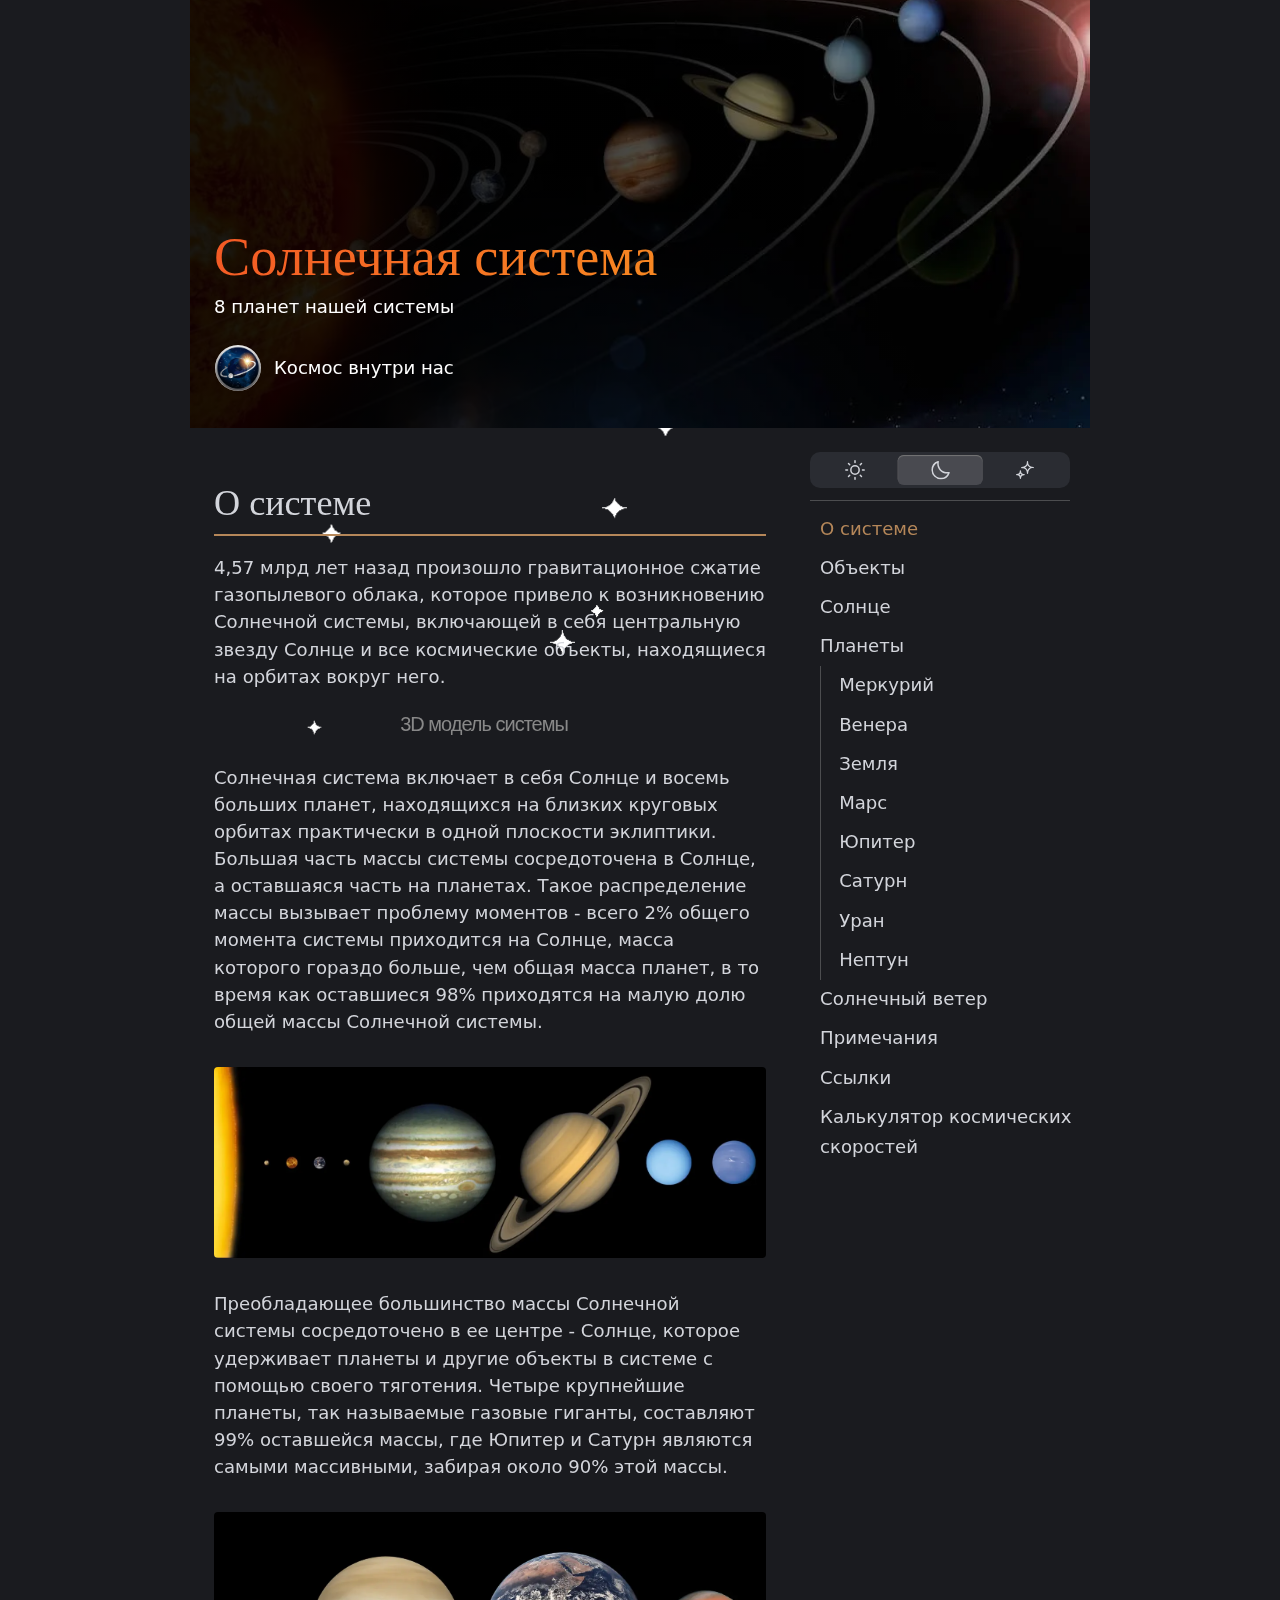
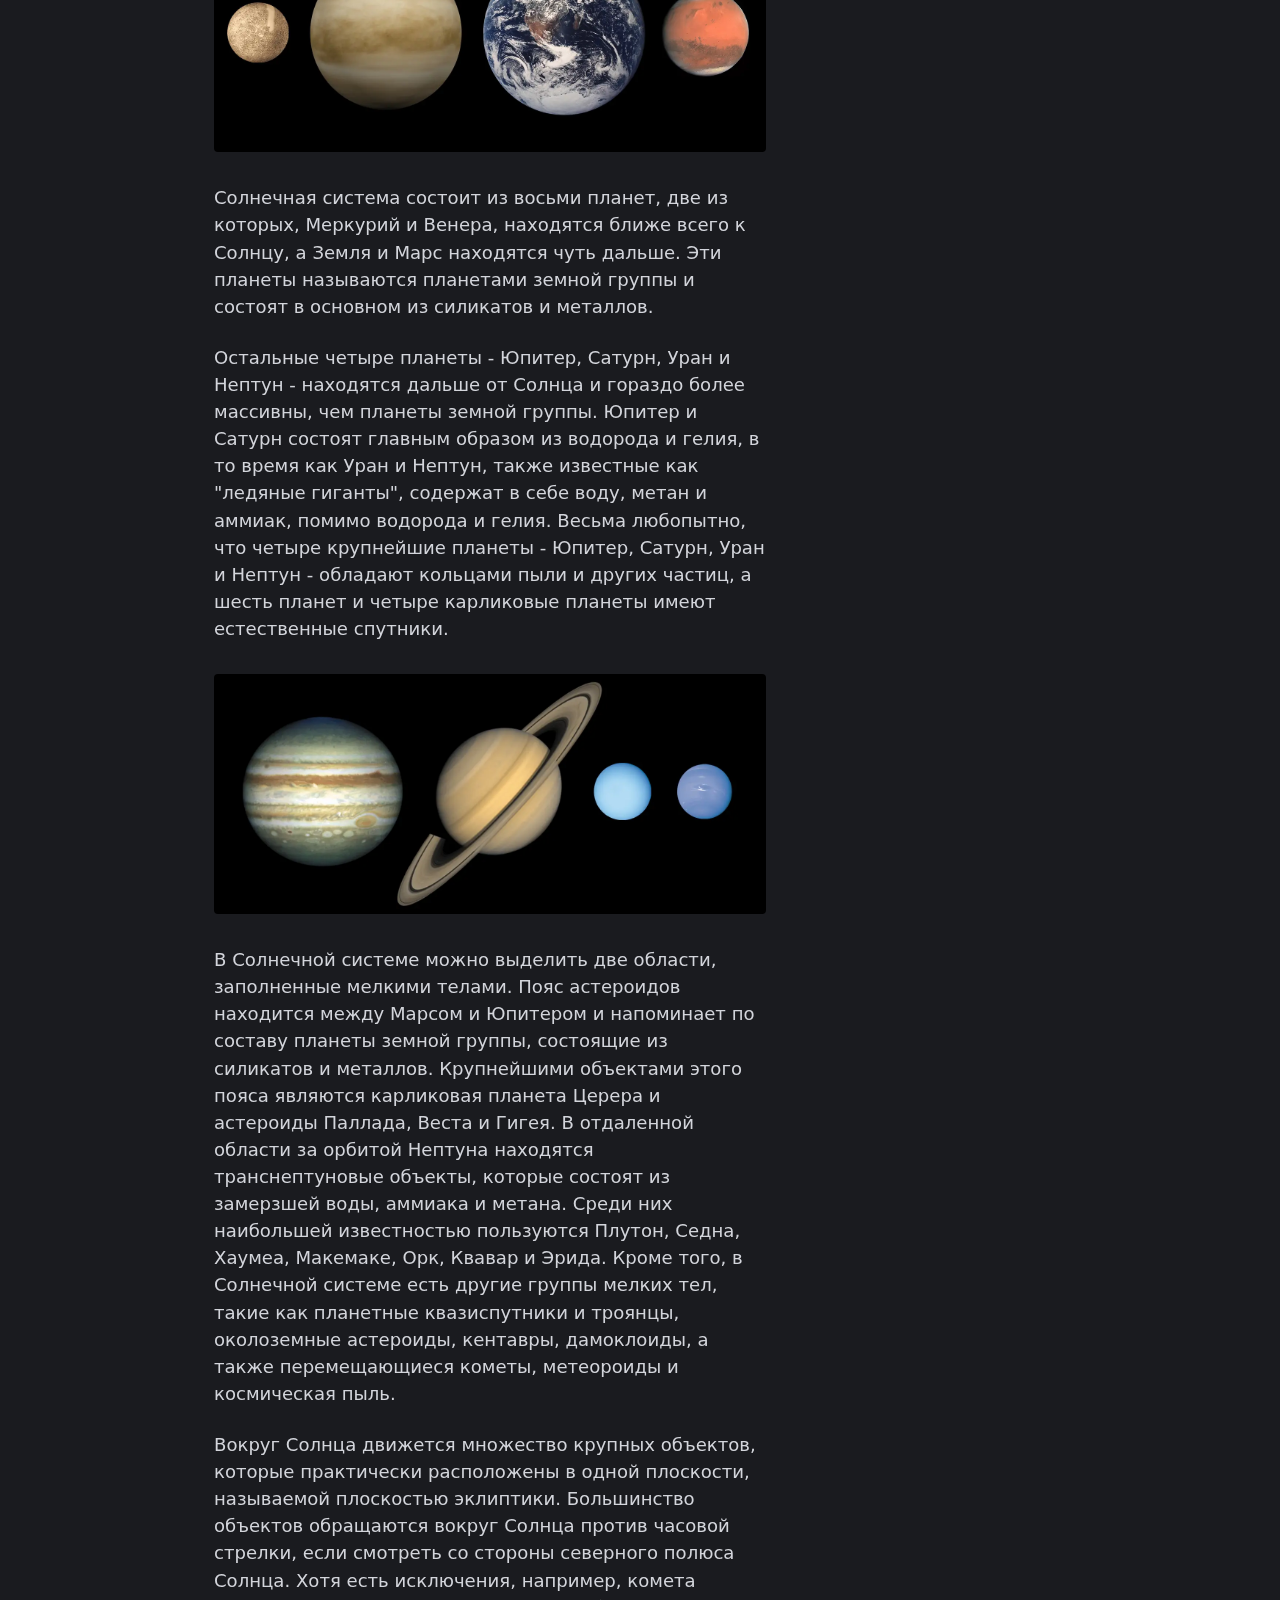
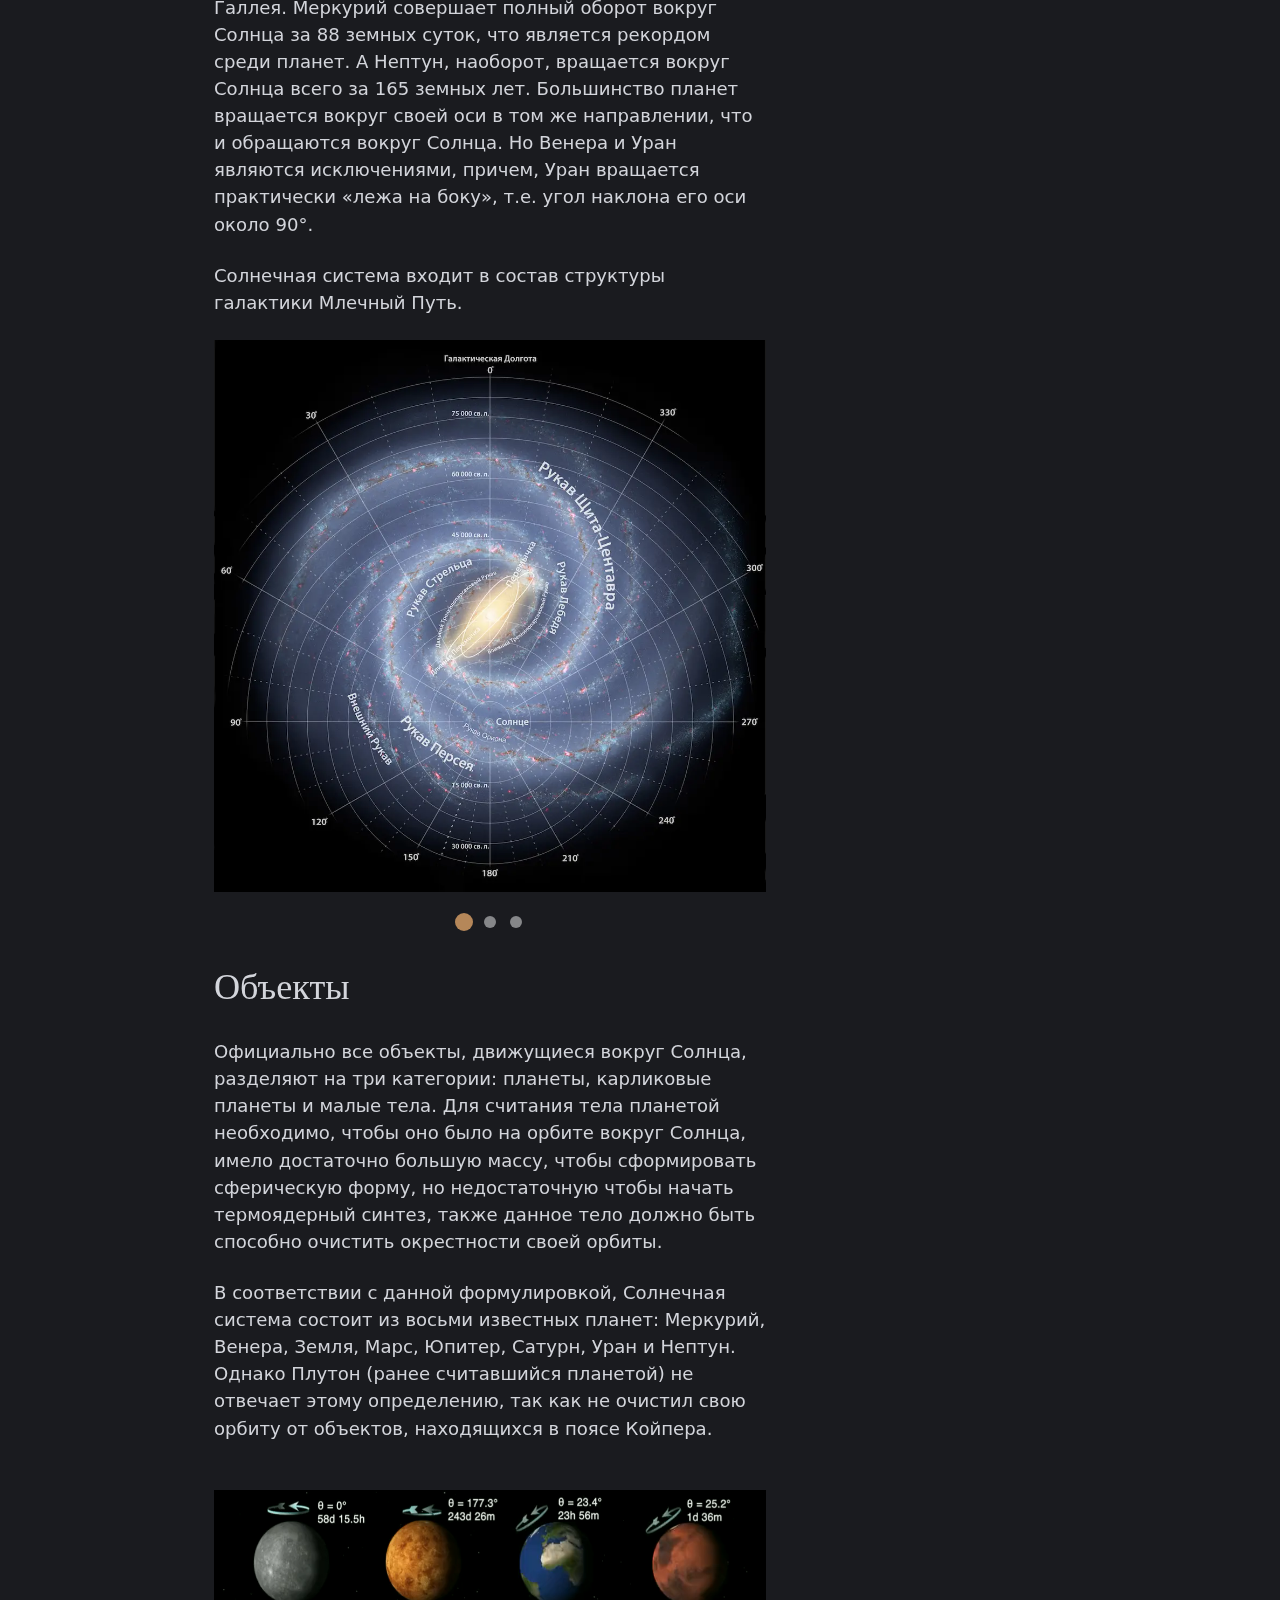
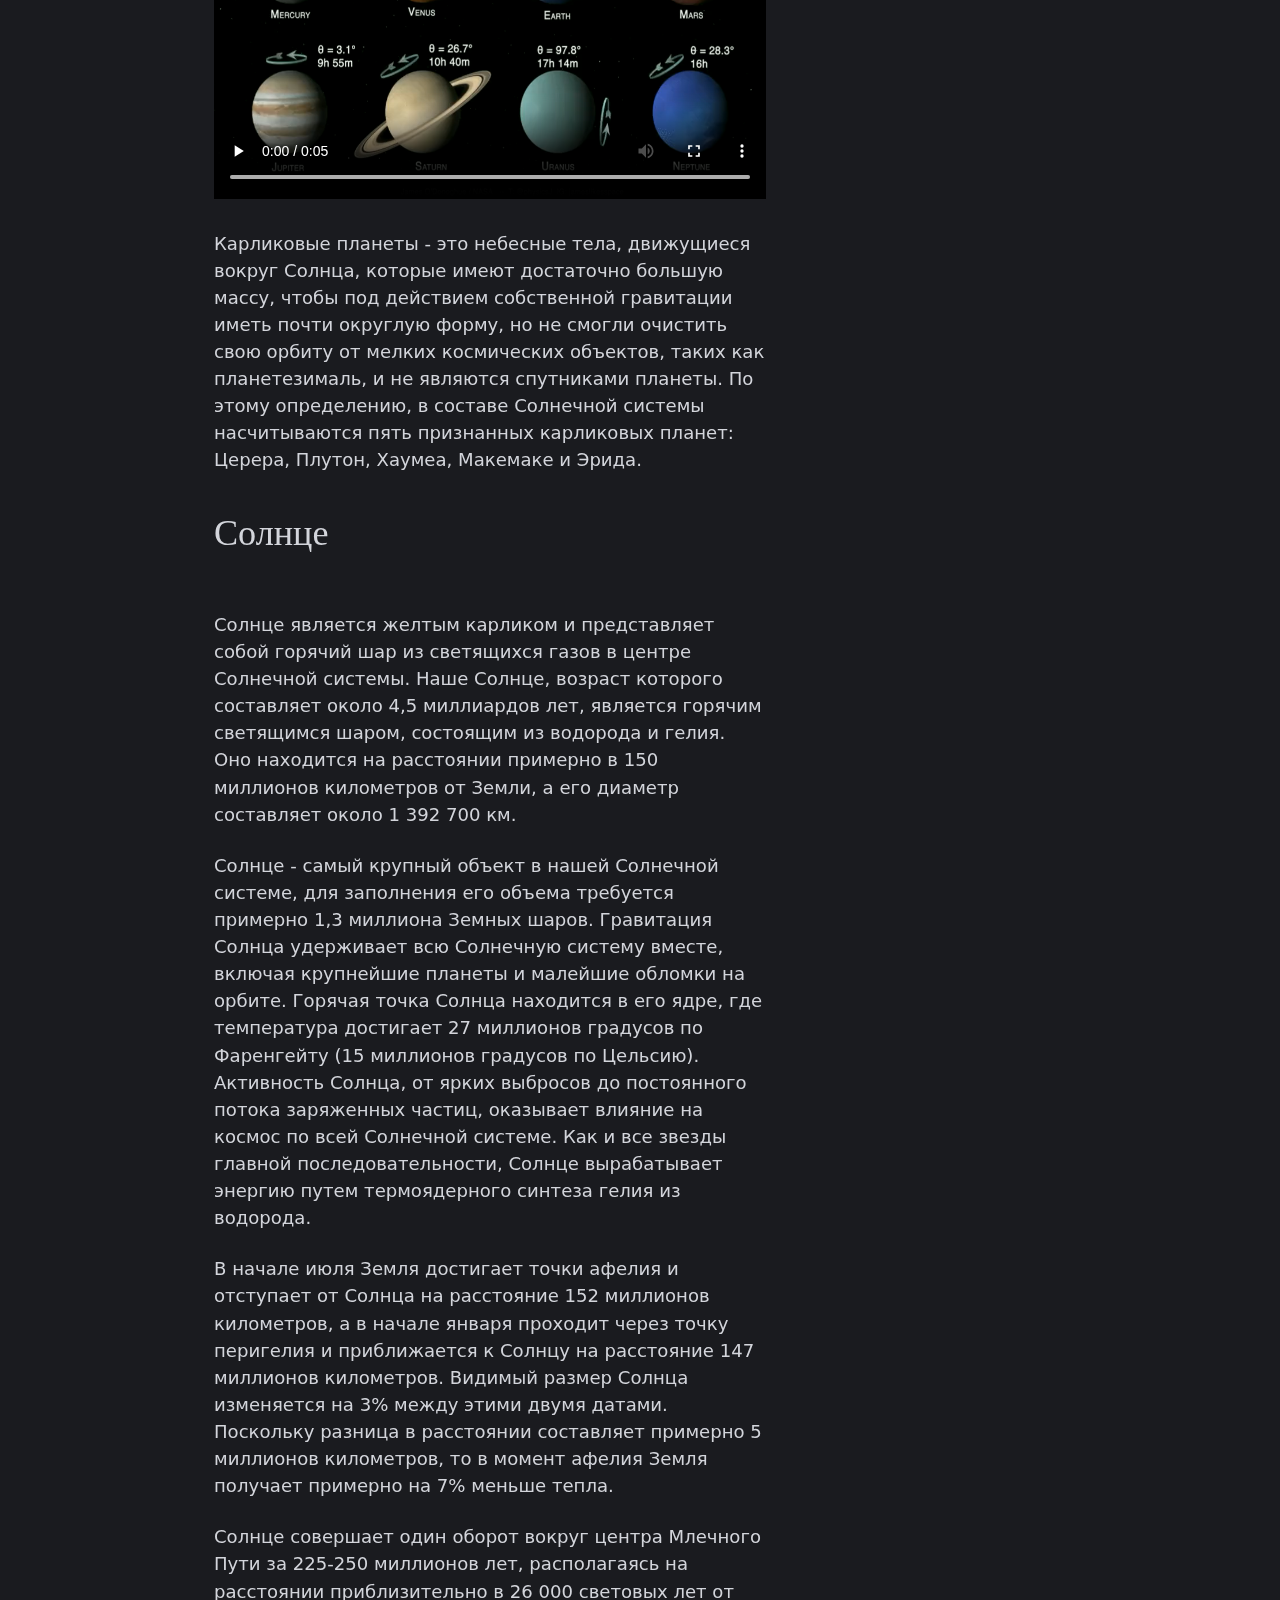
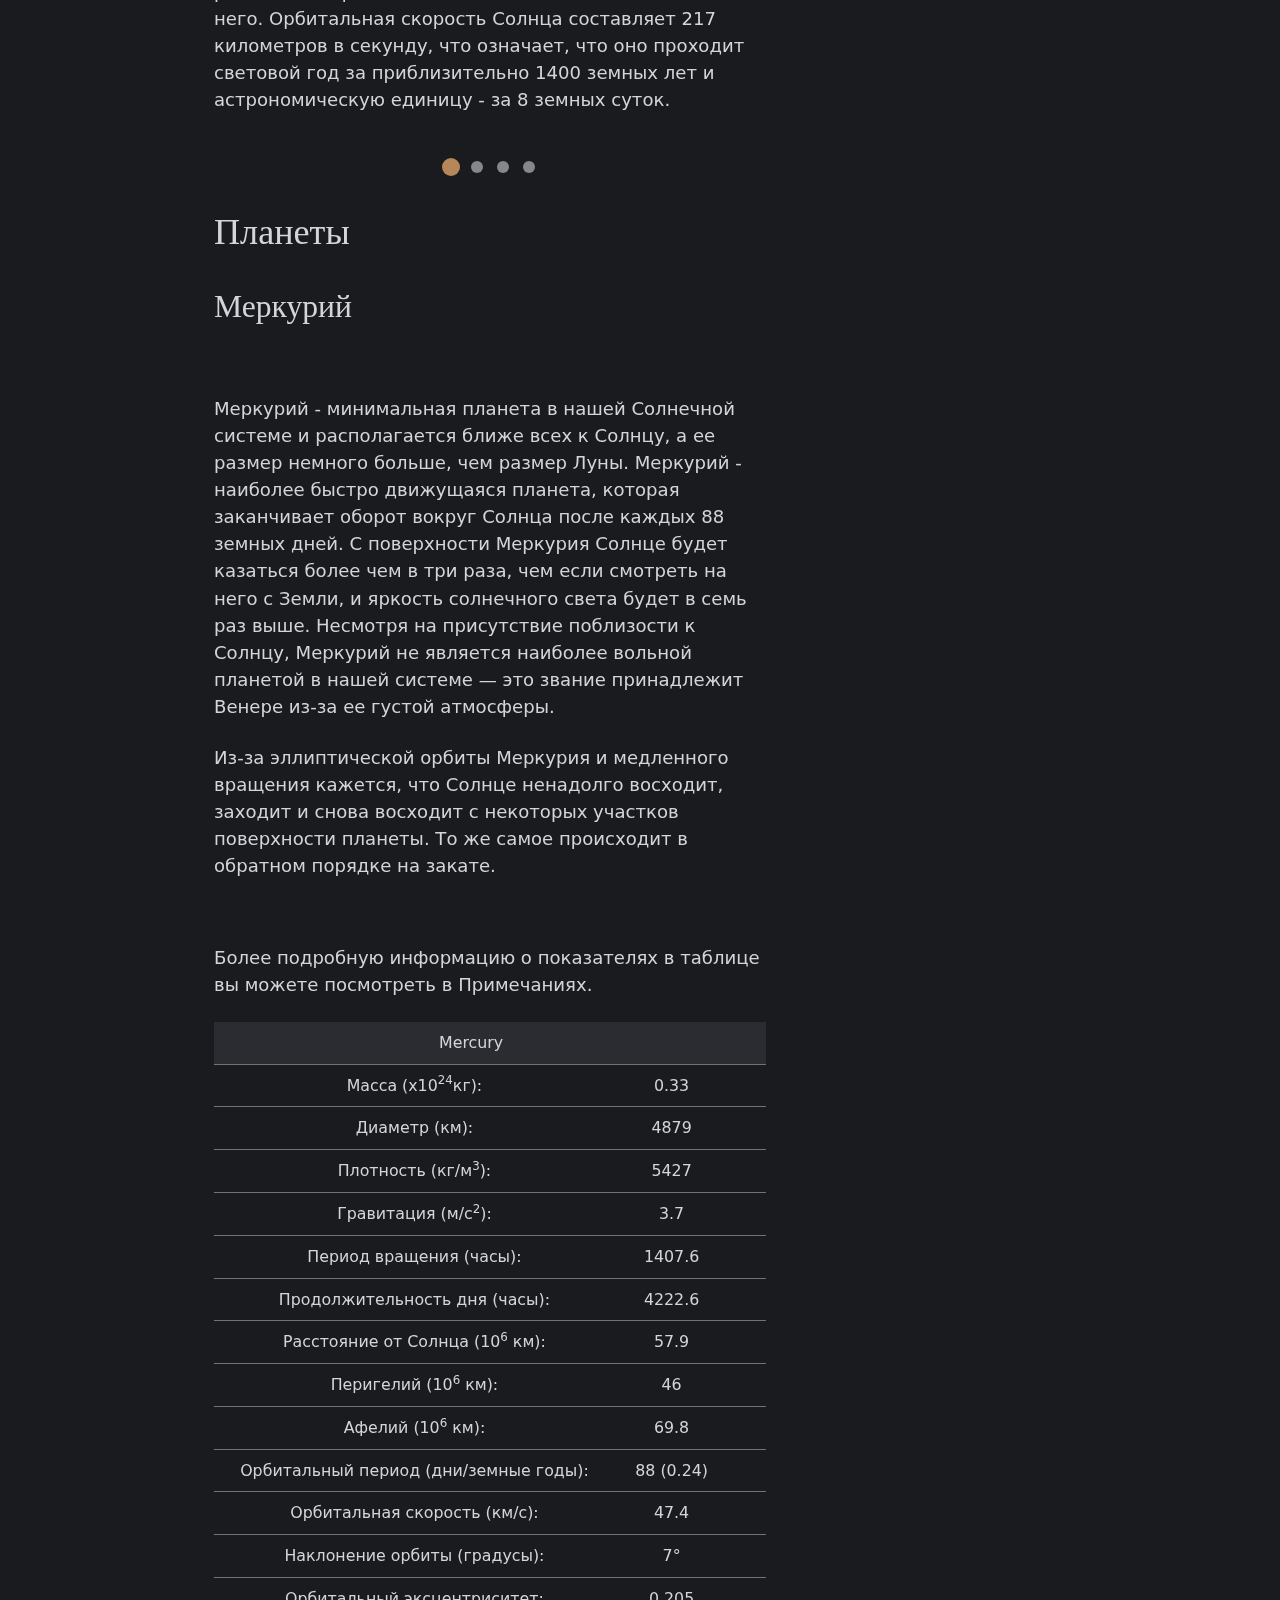
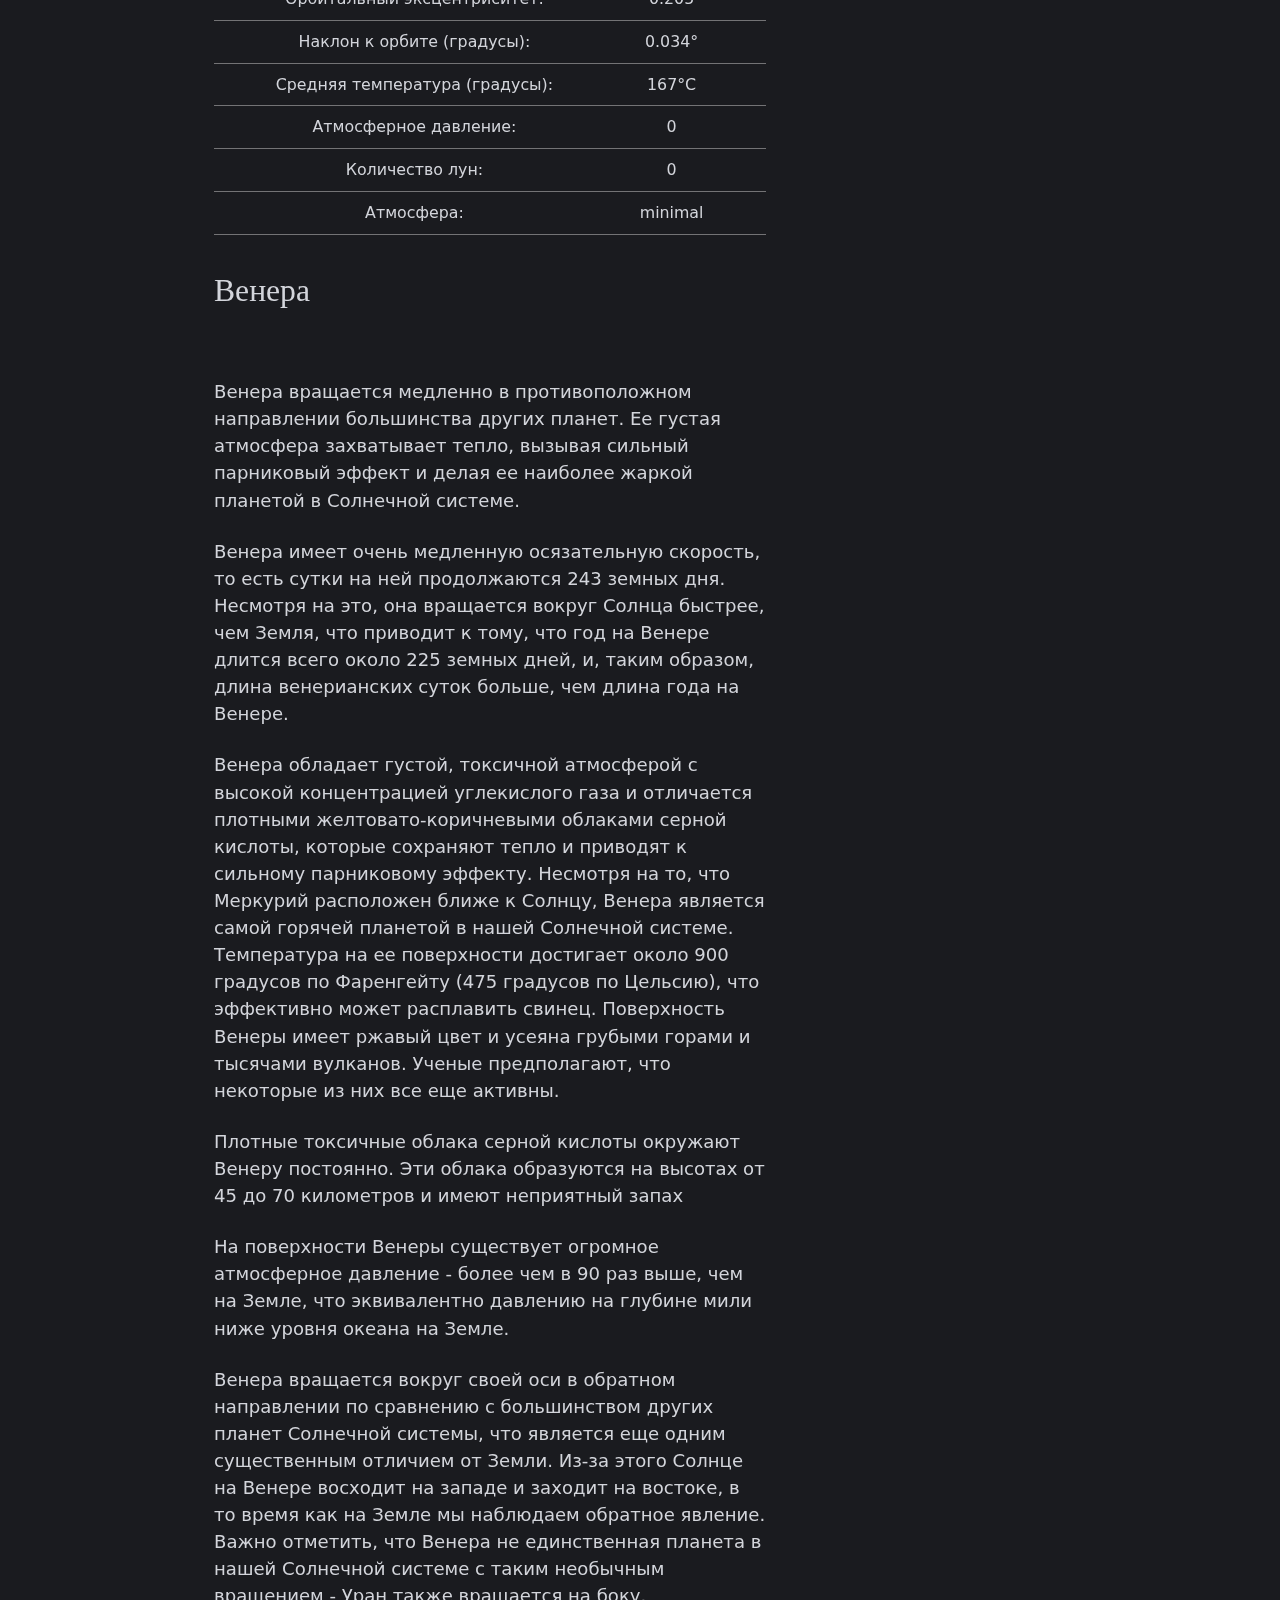
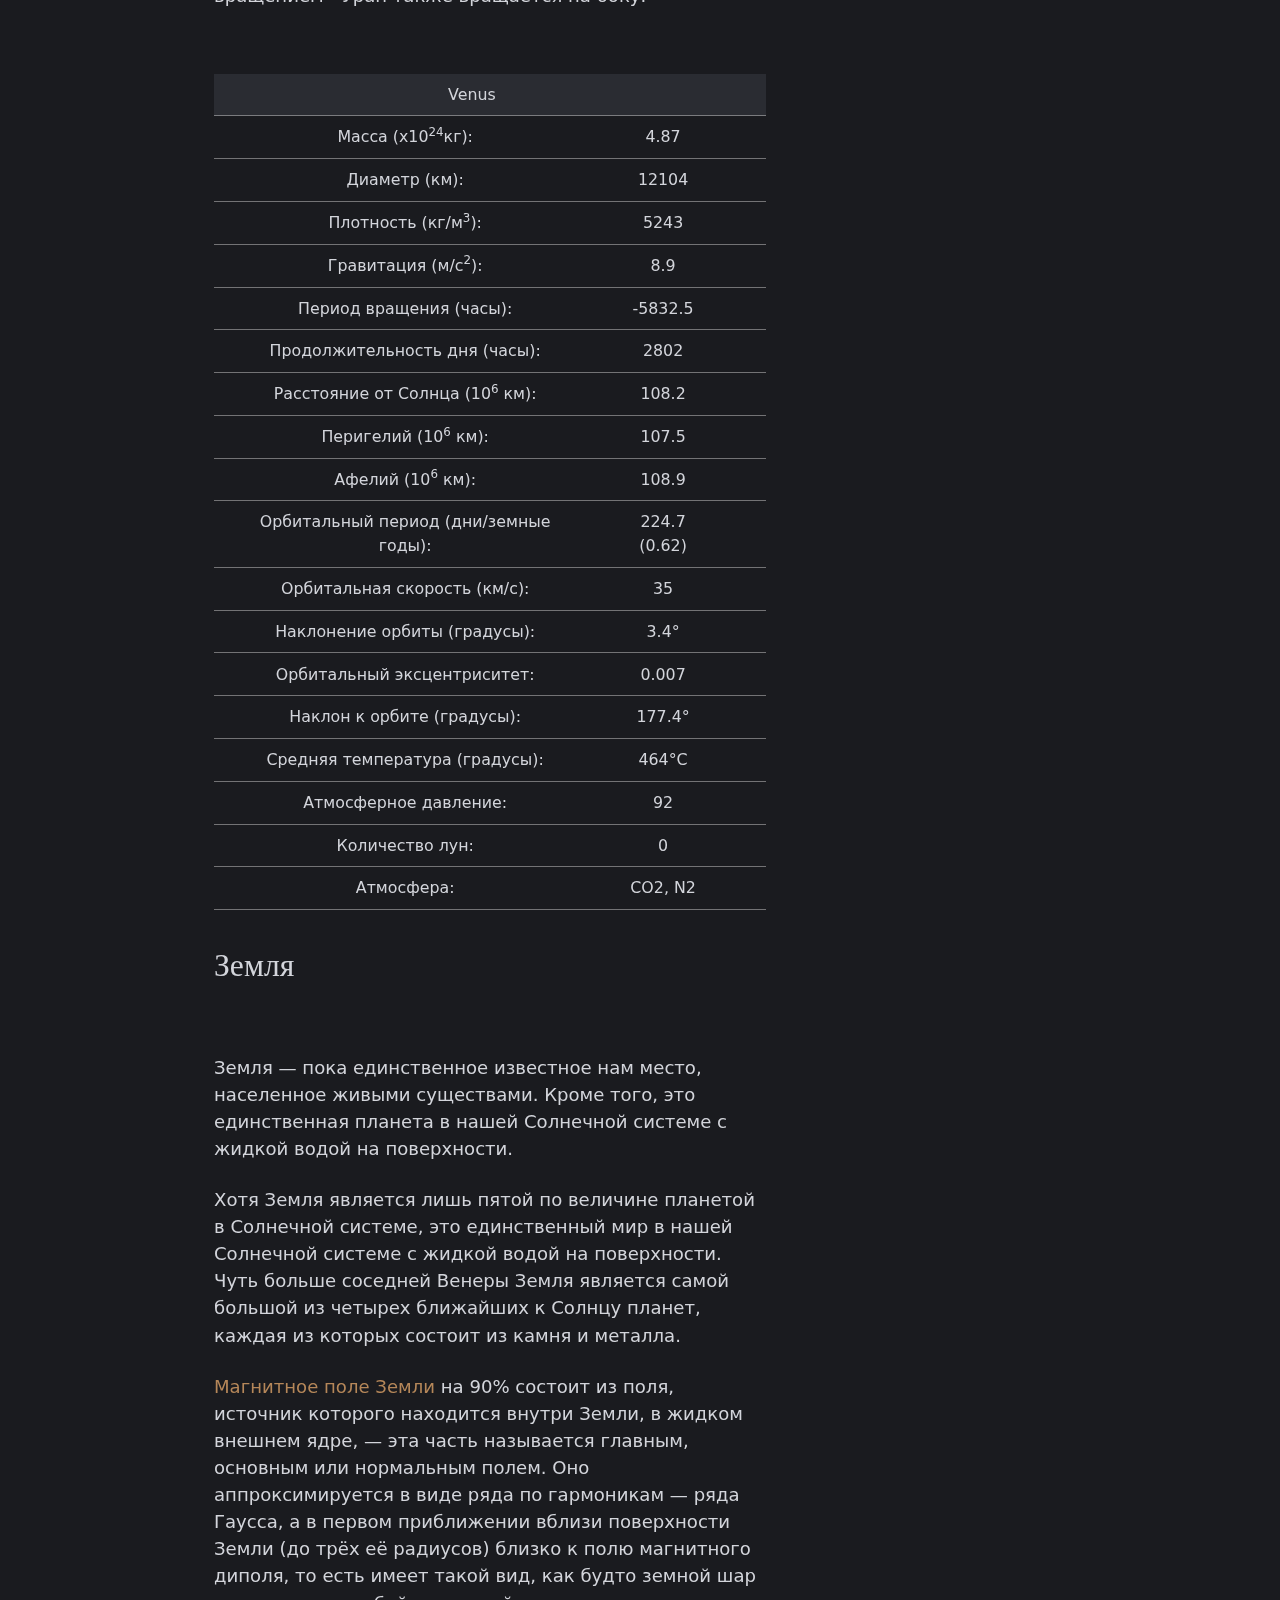
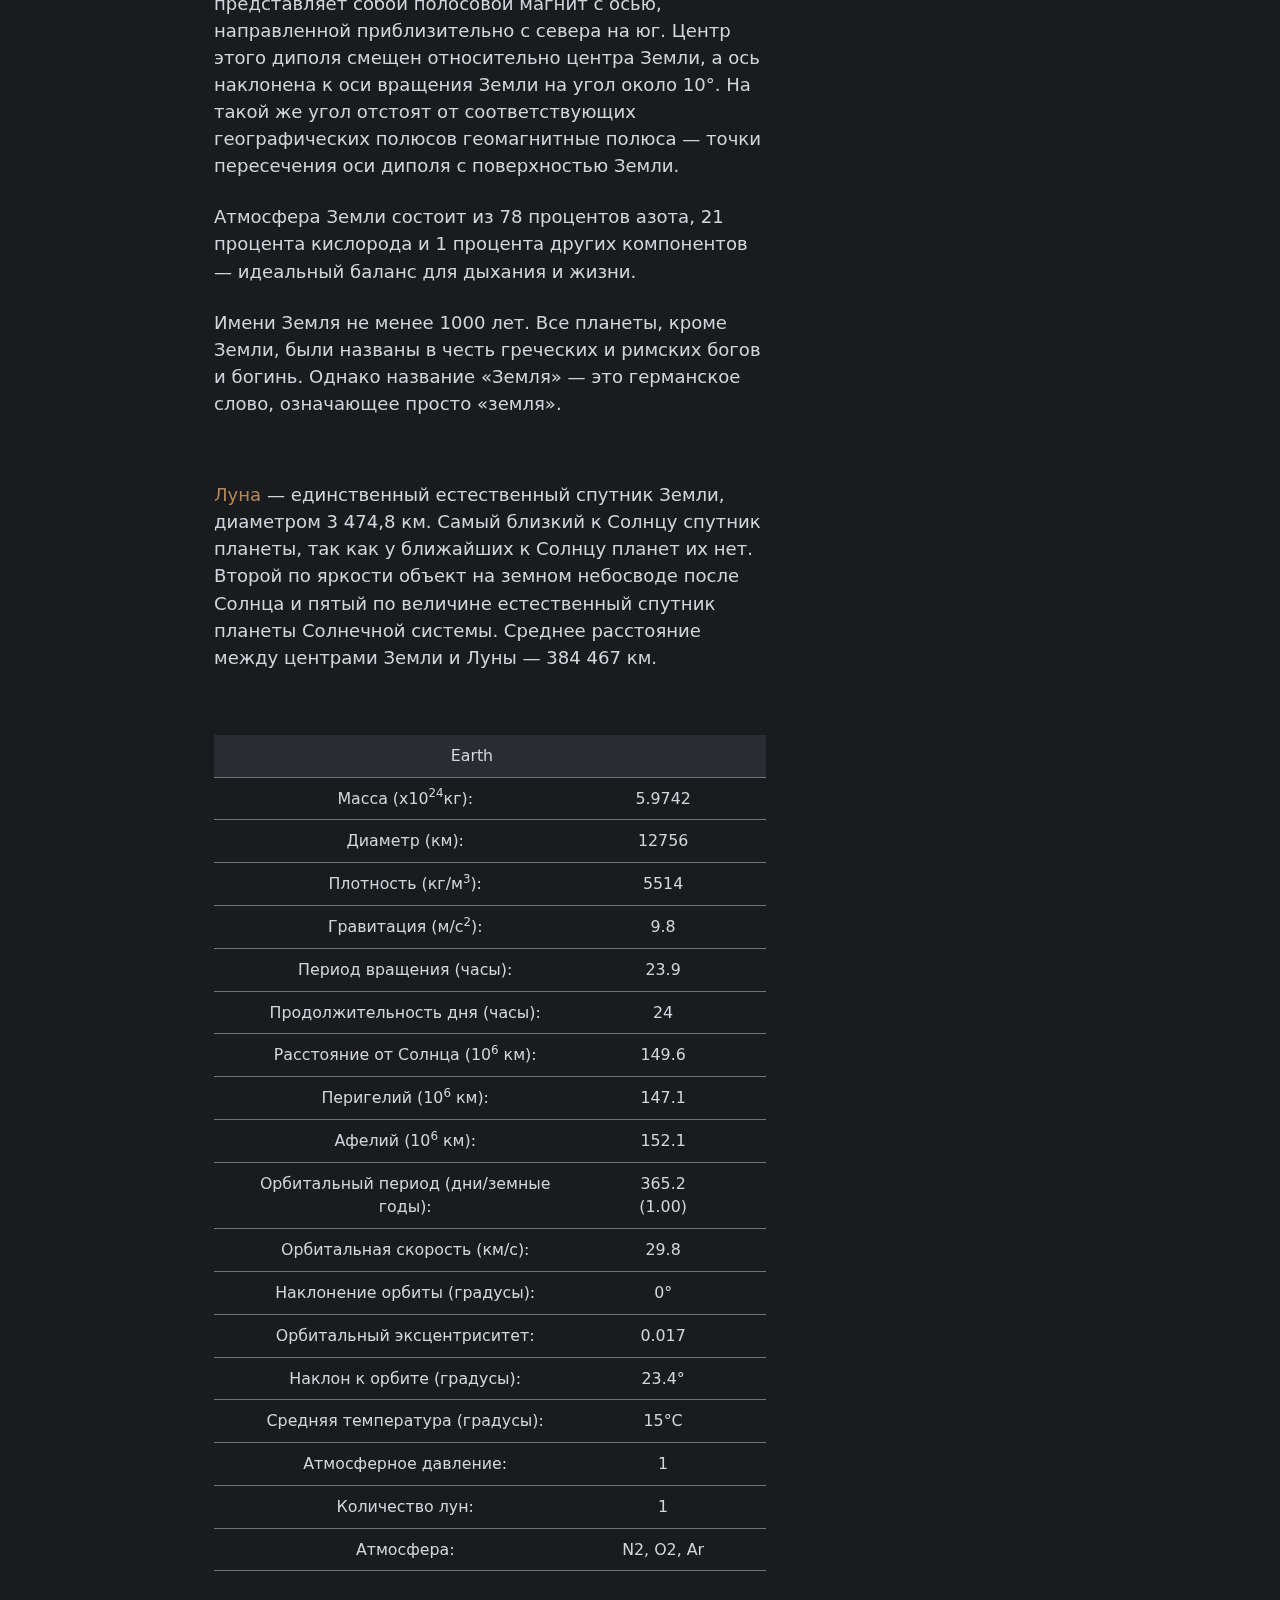
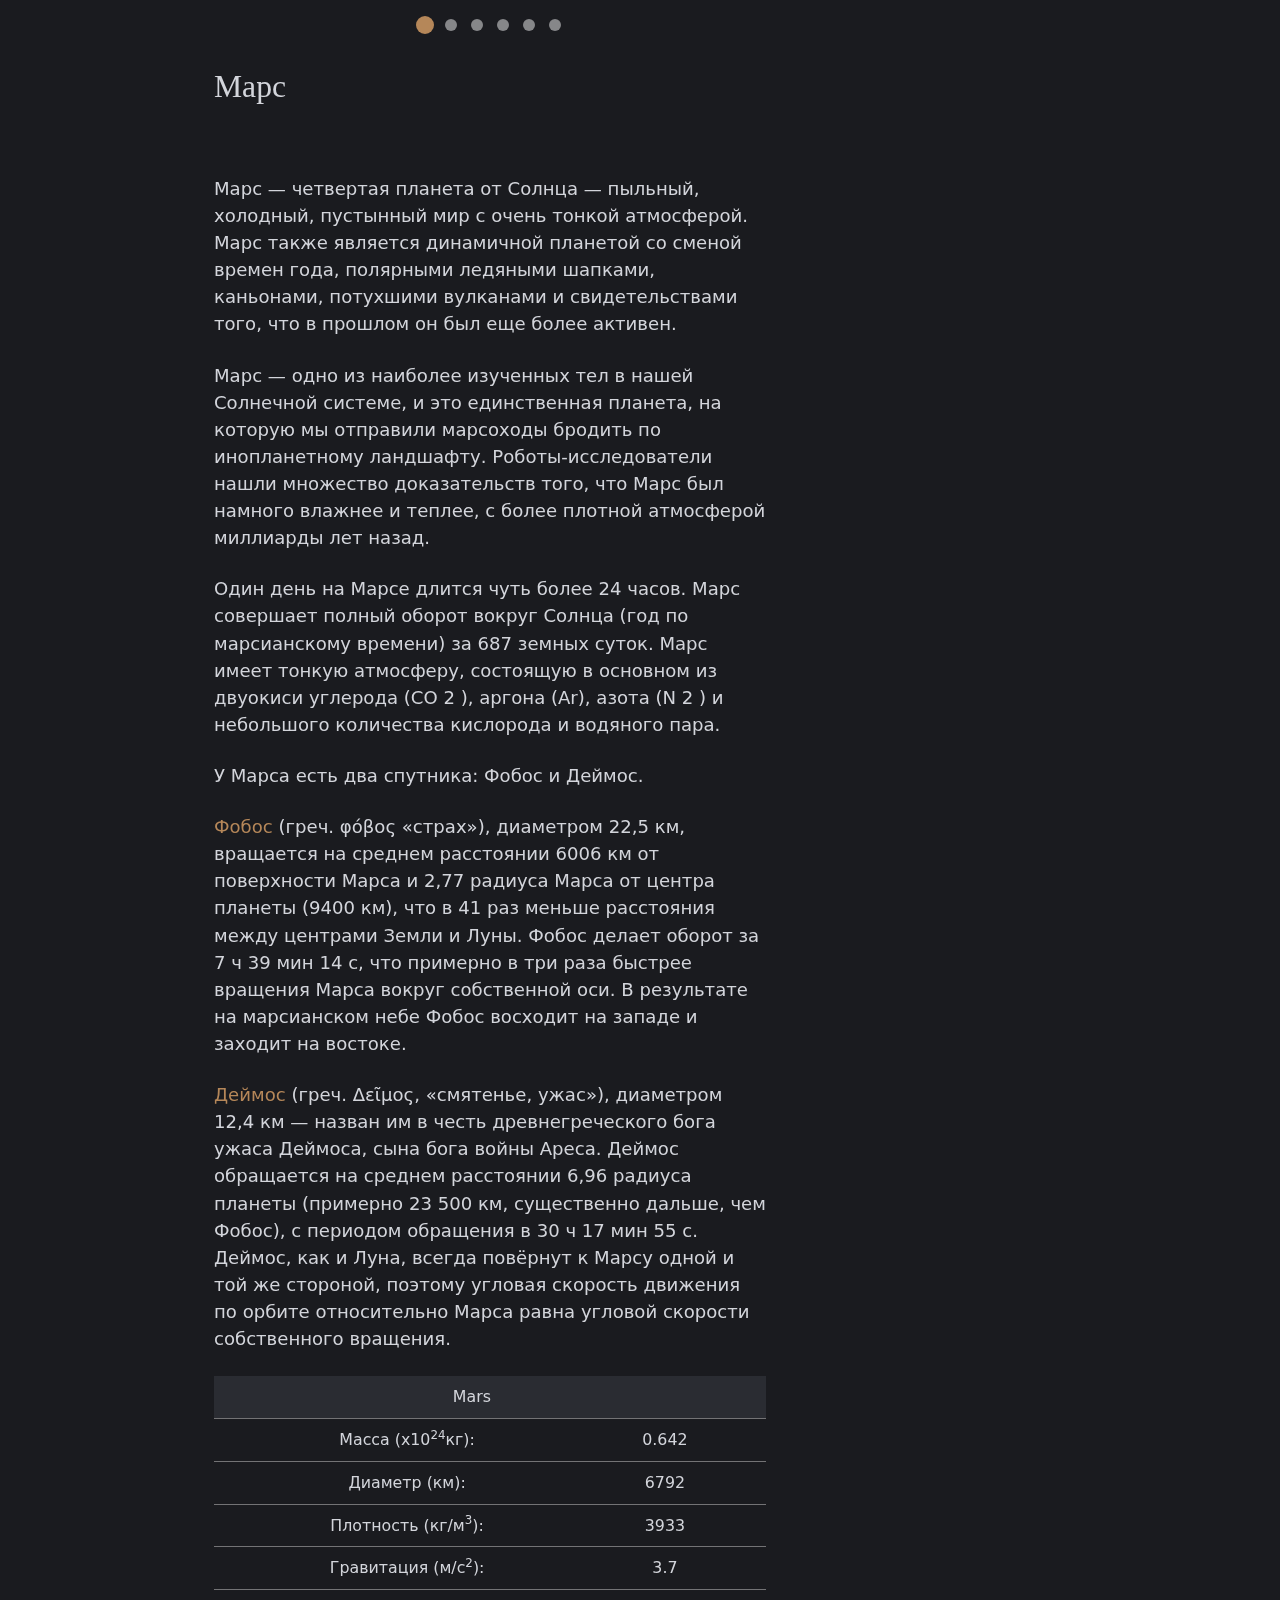
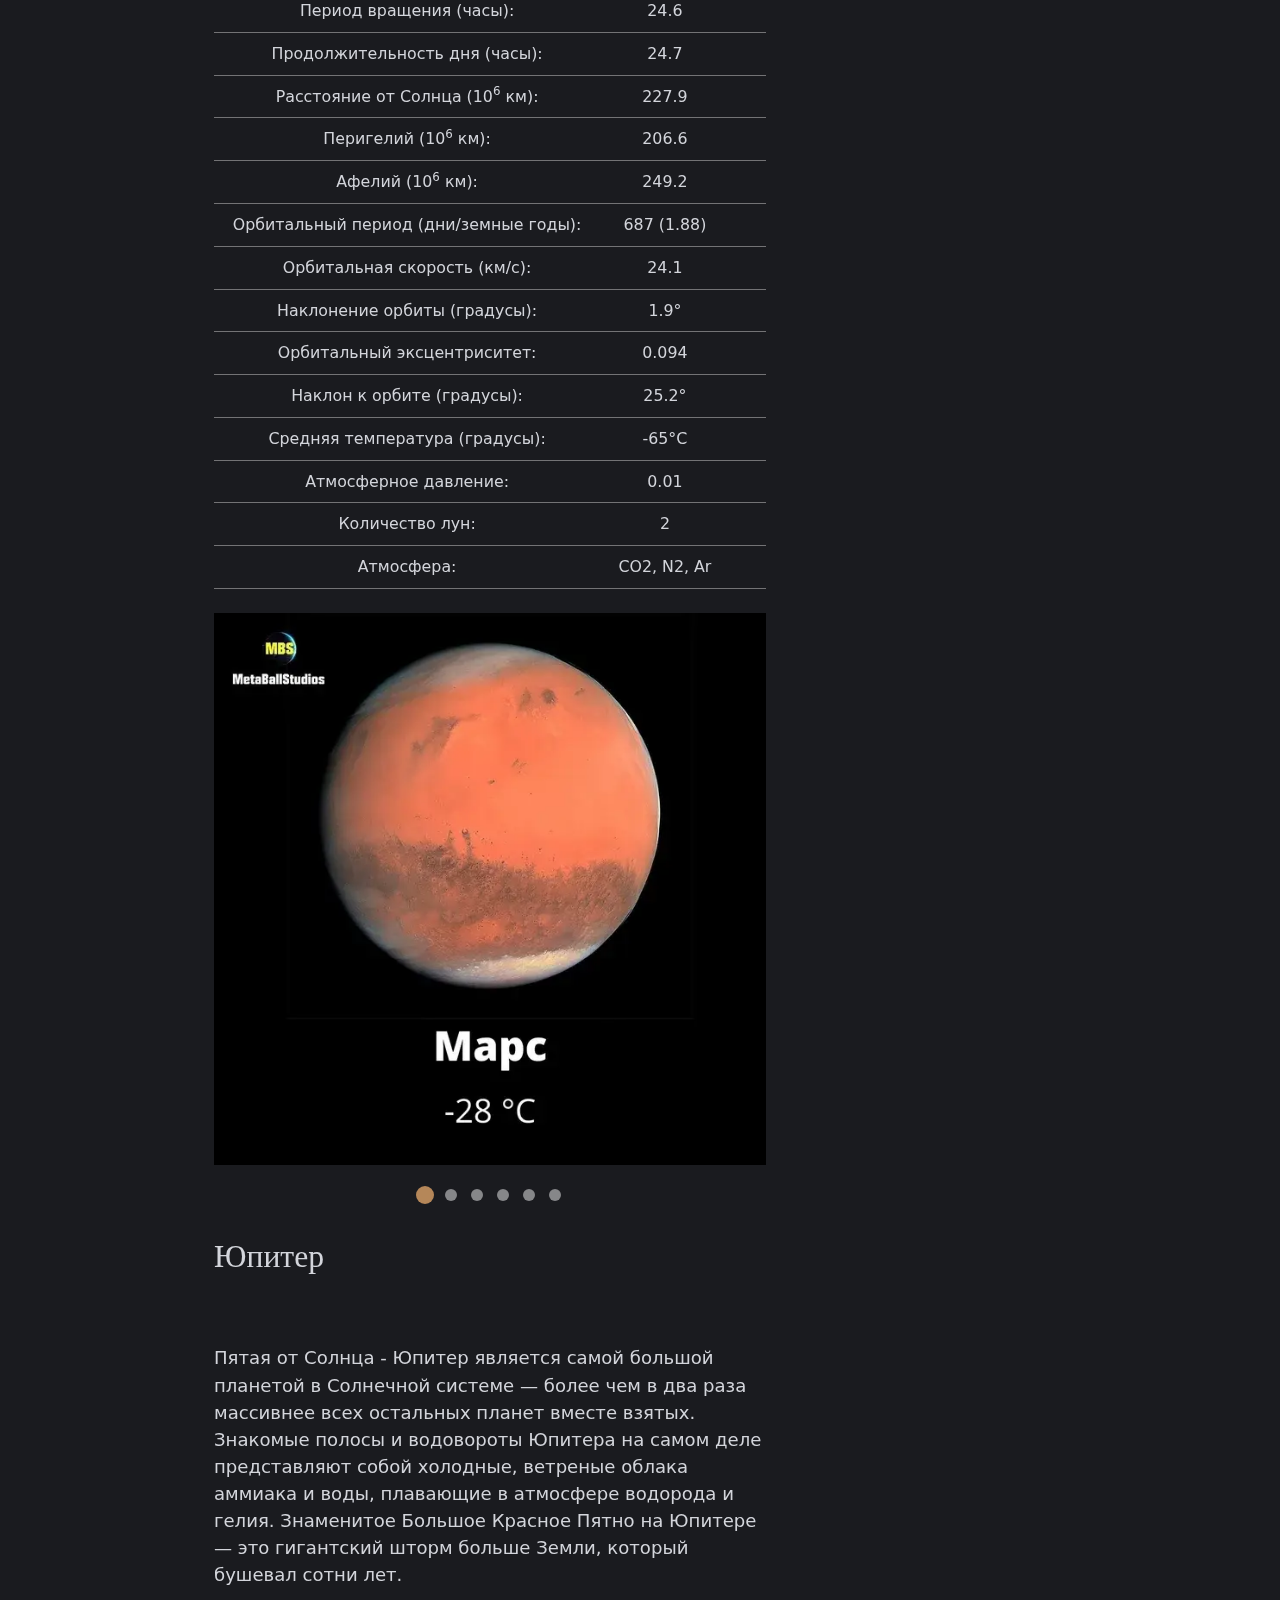
==== commit 5577ddd0: "Update index.html" ====
--- a/index.html
+++ b/index.html
@@ -29,6 +29,35 @@
       src: local(''), url('../fonts/cormorant-garamond-500.woff2') format('woff2');
     }
   </style>
+   <script src="http://ajax.googleapis.com/ajax/libs/jquery/1.7.1/jquery.min.js"></script>
+
+  <script type="text/javascript">
+
+    $(function () {
+
+      $(window).scroll(function () {
+
+        if ($(this).scrollTop() != 0) {
+
+          $('#toTop').fadeIn();
+
+        } else {
+
+          $('#toTop').fadeOut();
+
+        }
+
+      });
+
+      $('#toTop').click(function () {
+
+        $('body,html').animate({ scrollTop: 0 }, 800);
+
+      });
+
+    });
+
+  </script>
 </head>
 
 <body class="dark-theme">
@@ -743,6 +772,7 @@
   <script src="js/plugins/scrollendzoom.min.js"></script>
   <script src="js/plugins/blaze-slider.min.js"></script>
   <script src="js/index.js"></script>
+     <div id="toTop"> Наверх </div>
 </body>
 
-</html>+</html>
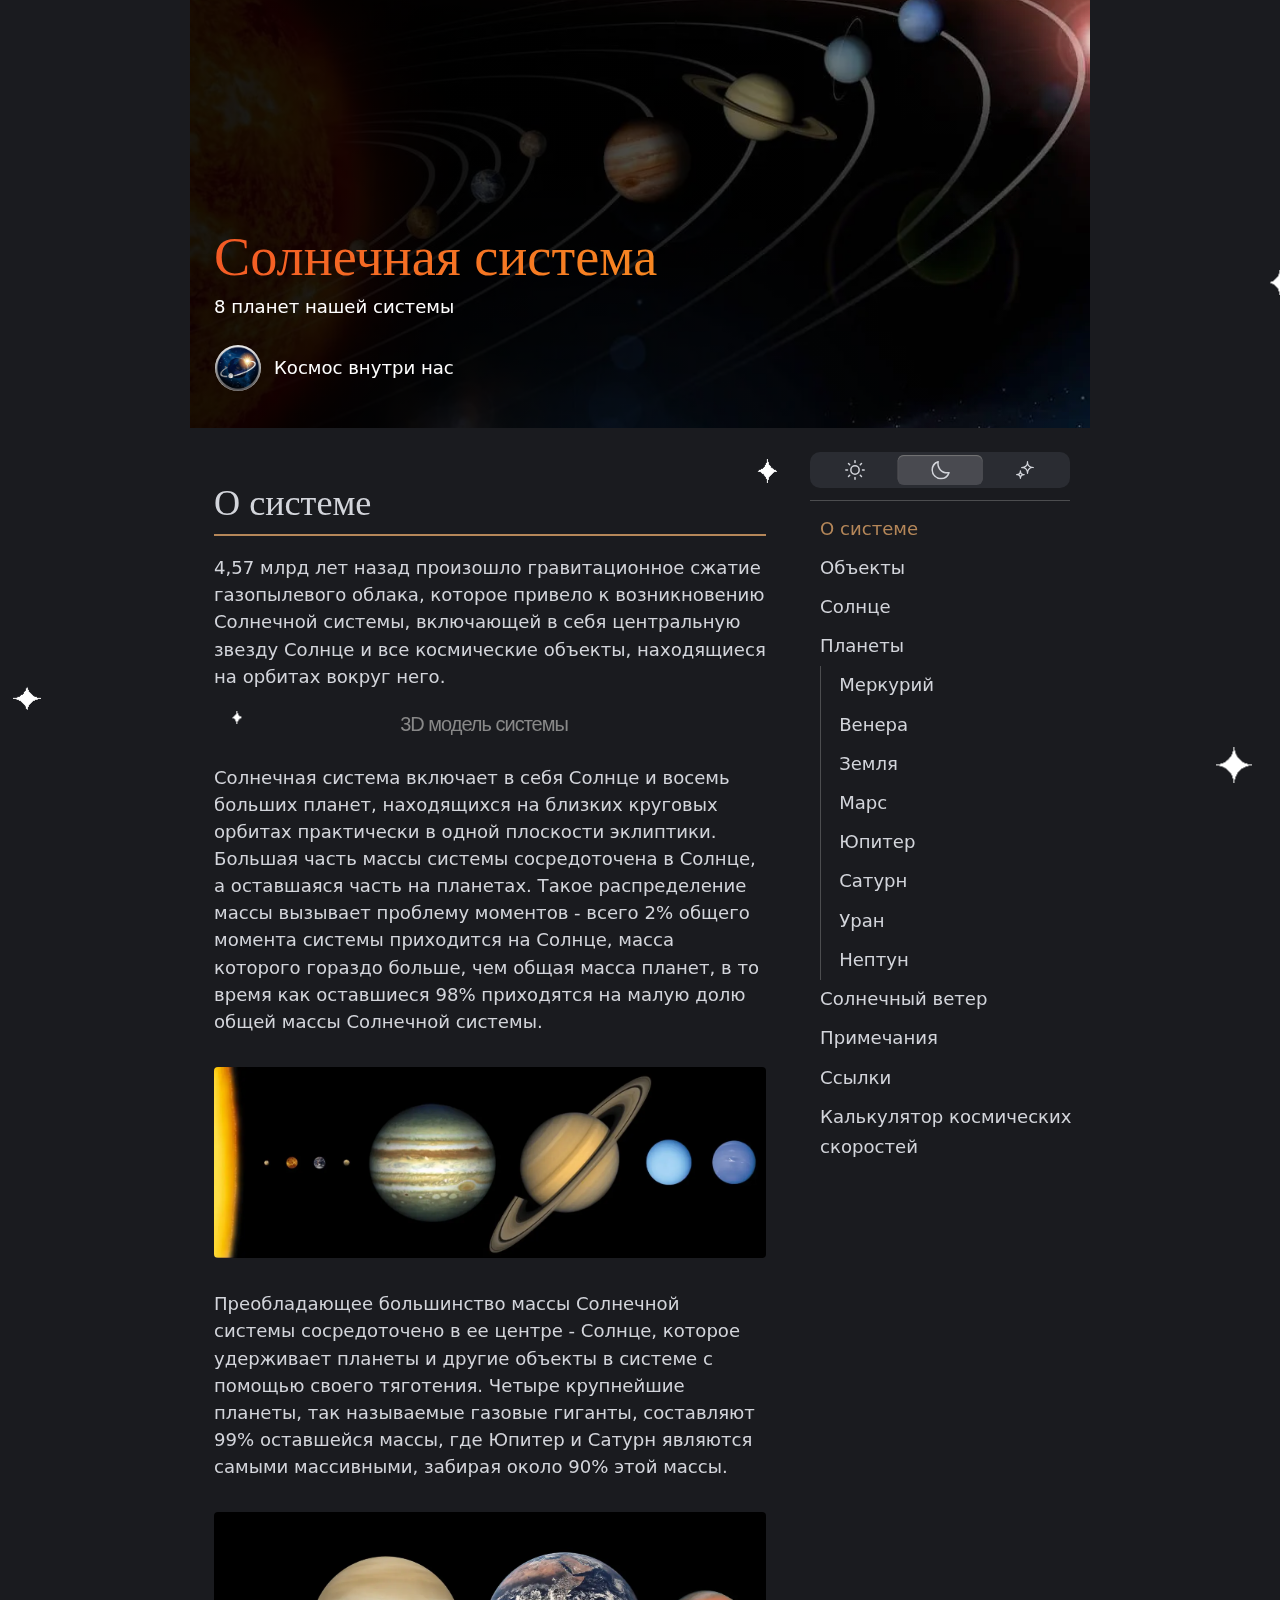
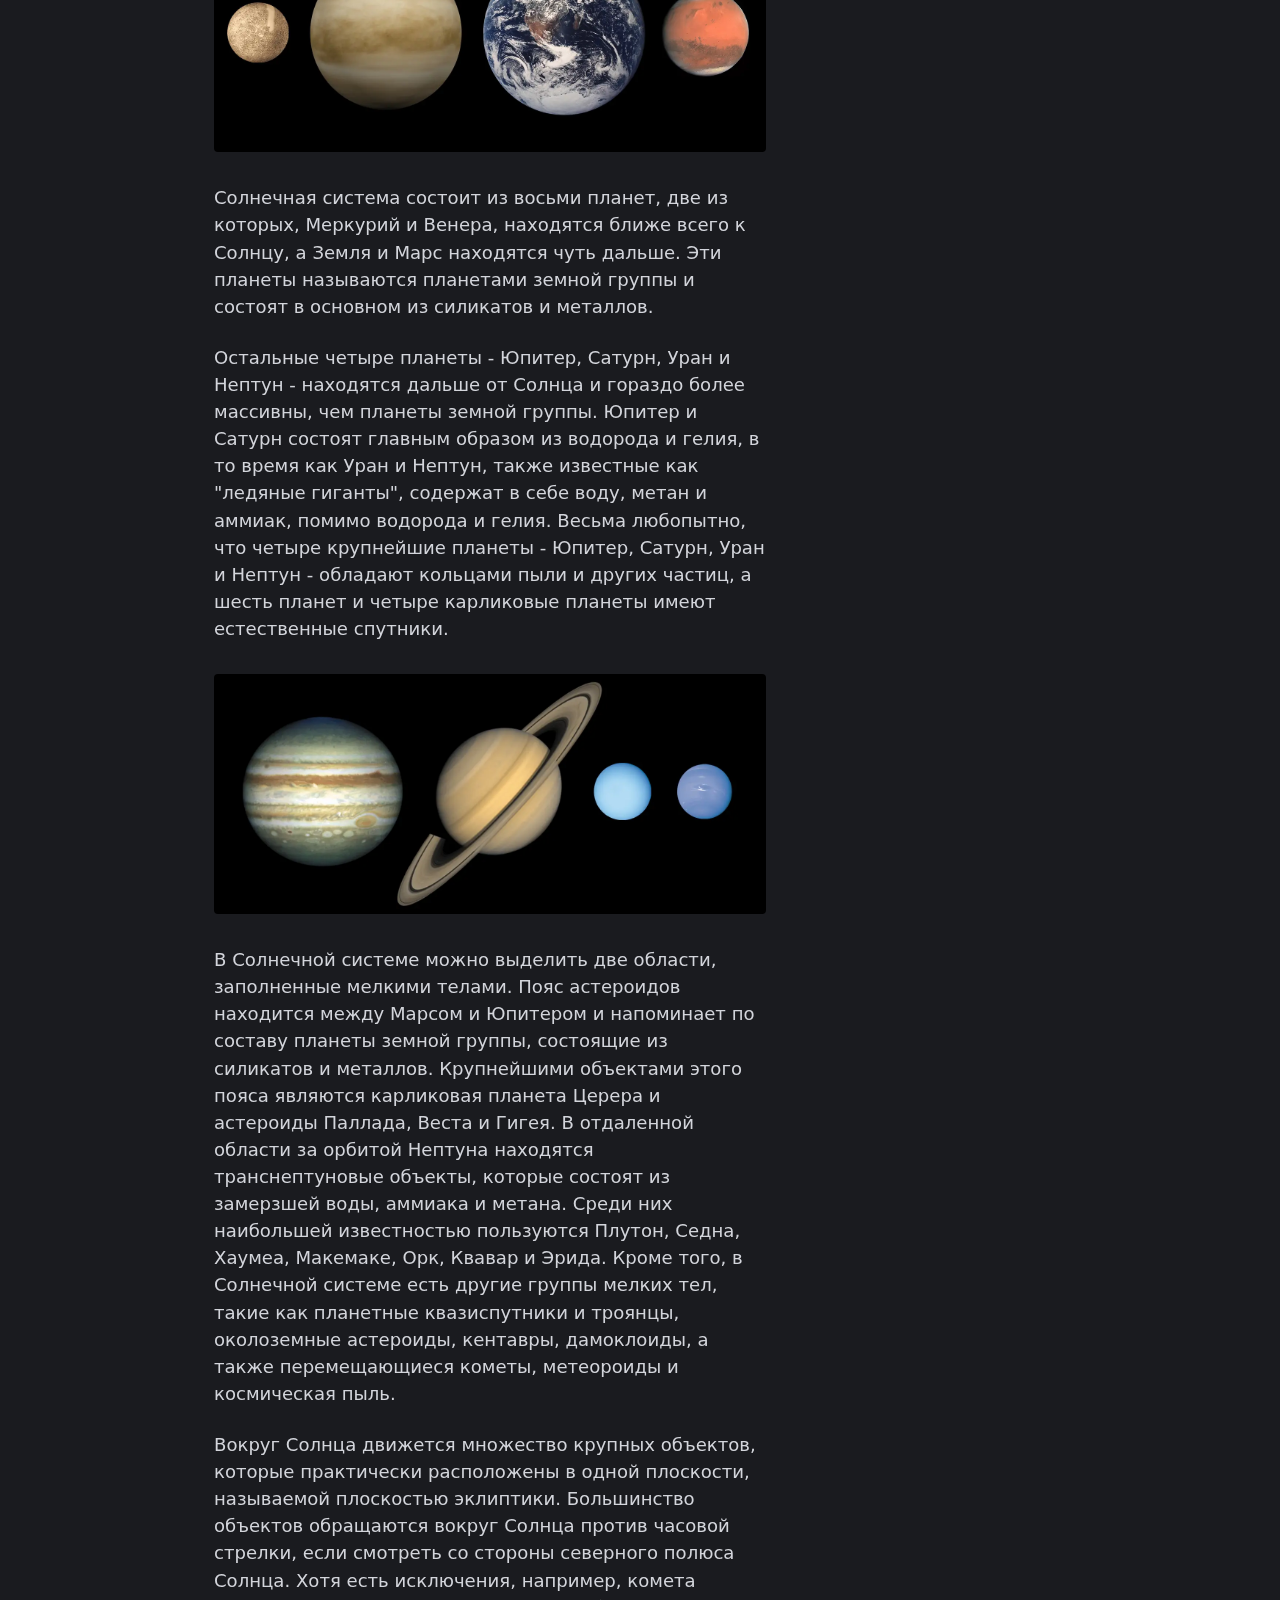
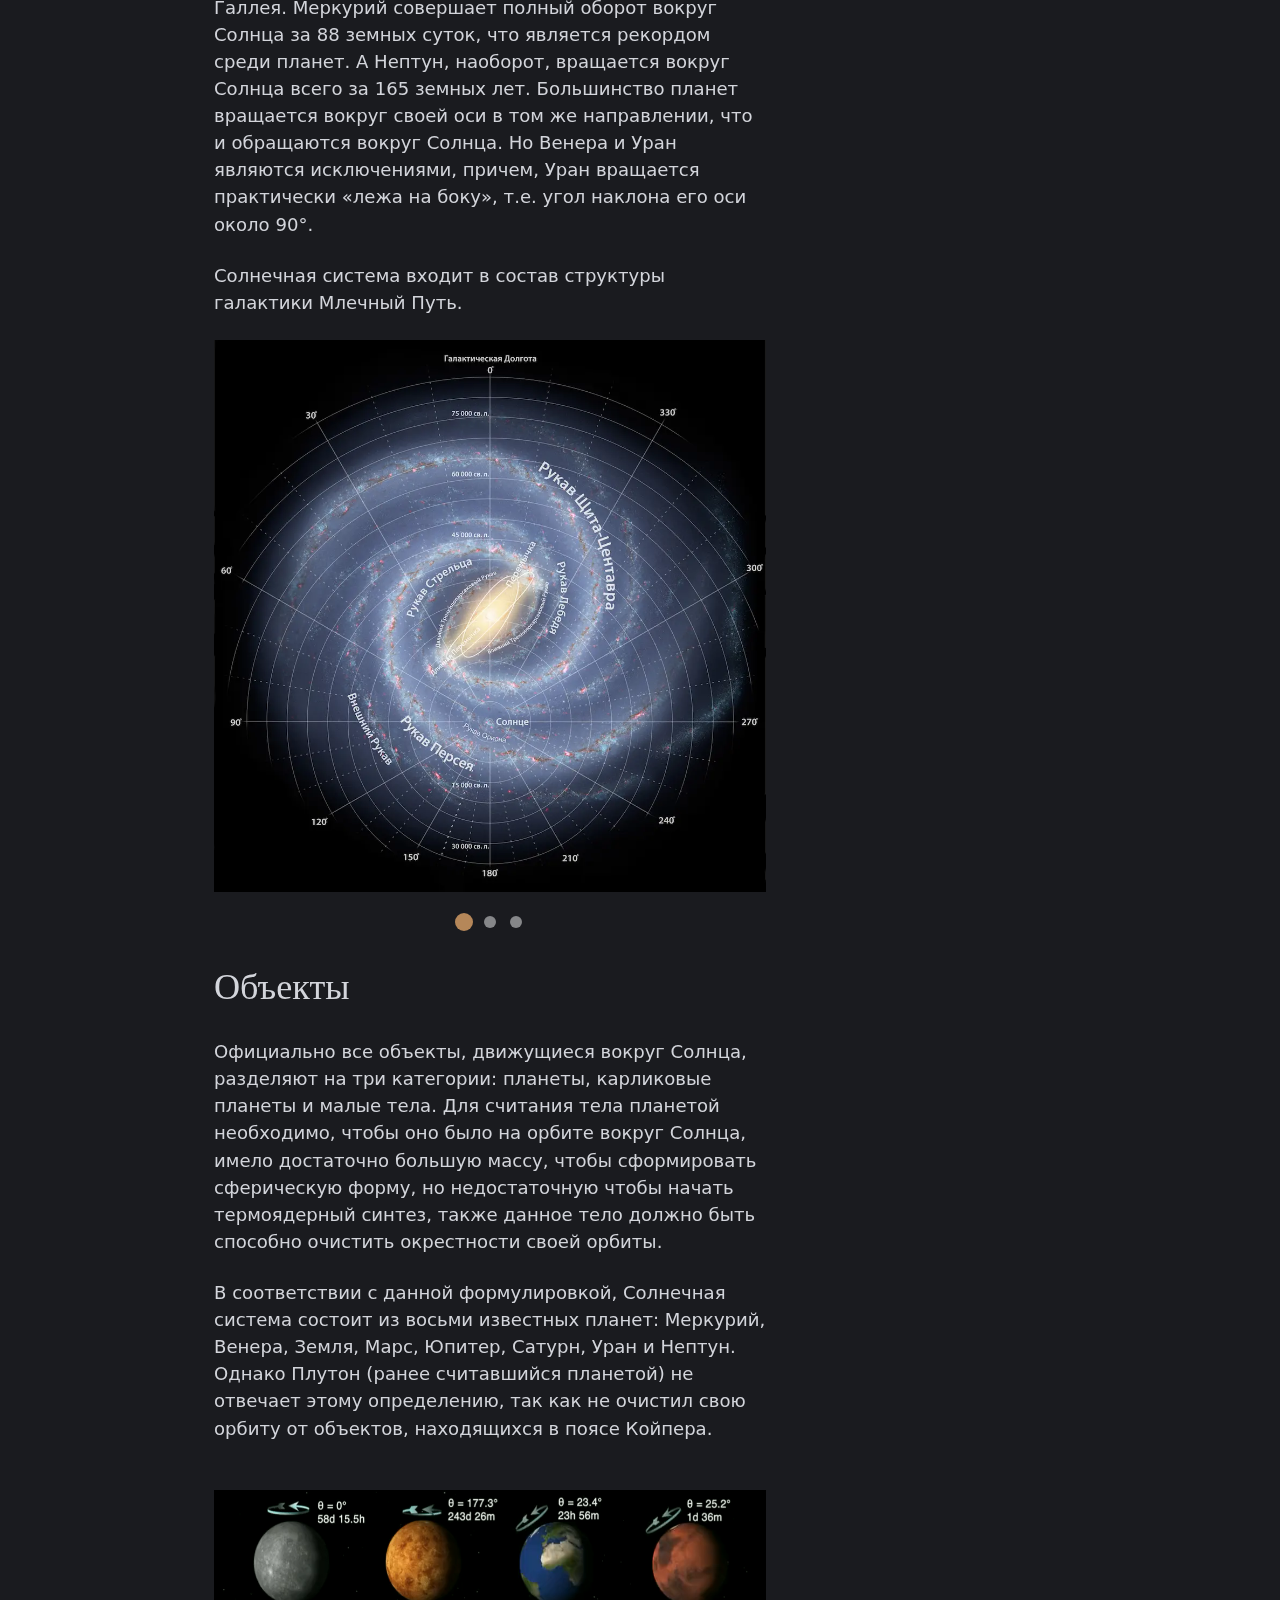
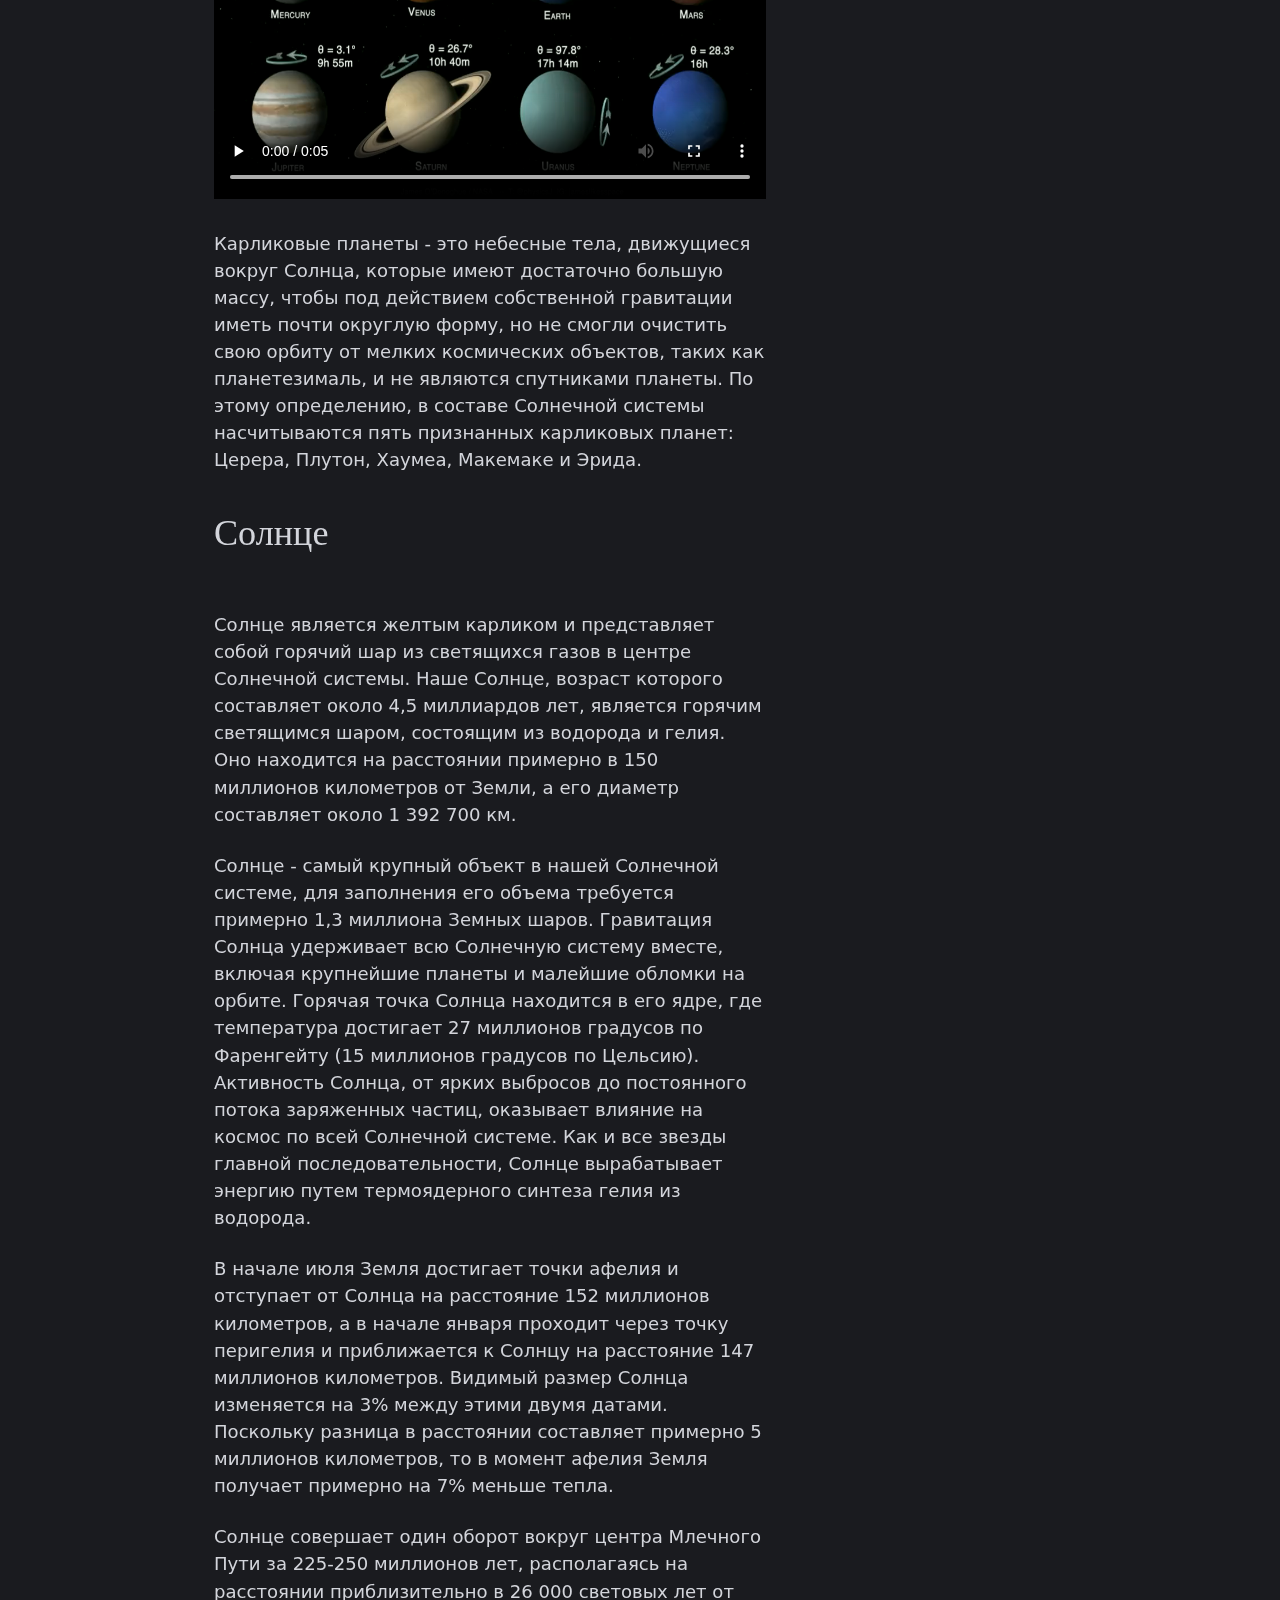
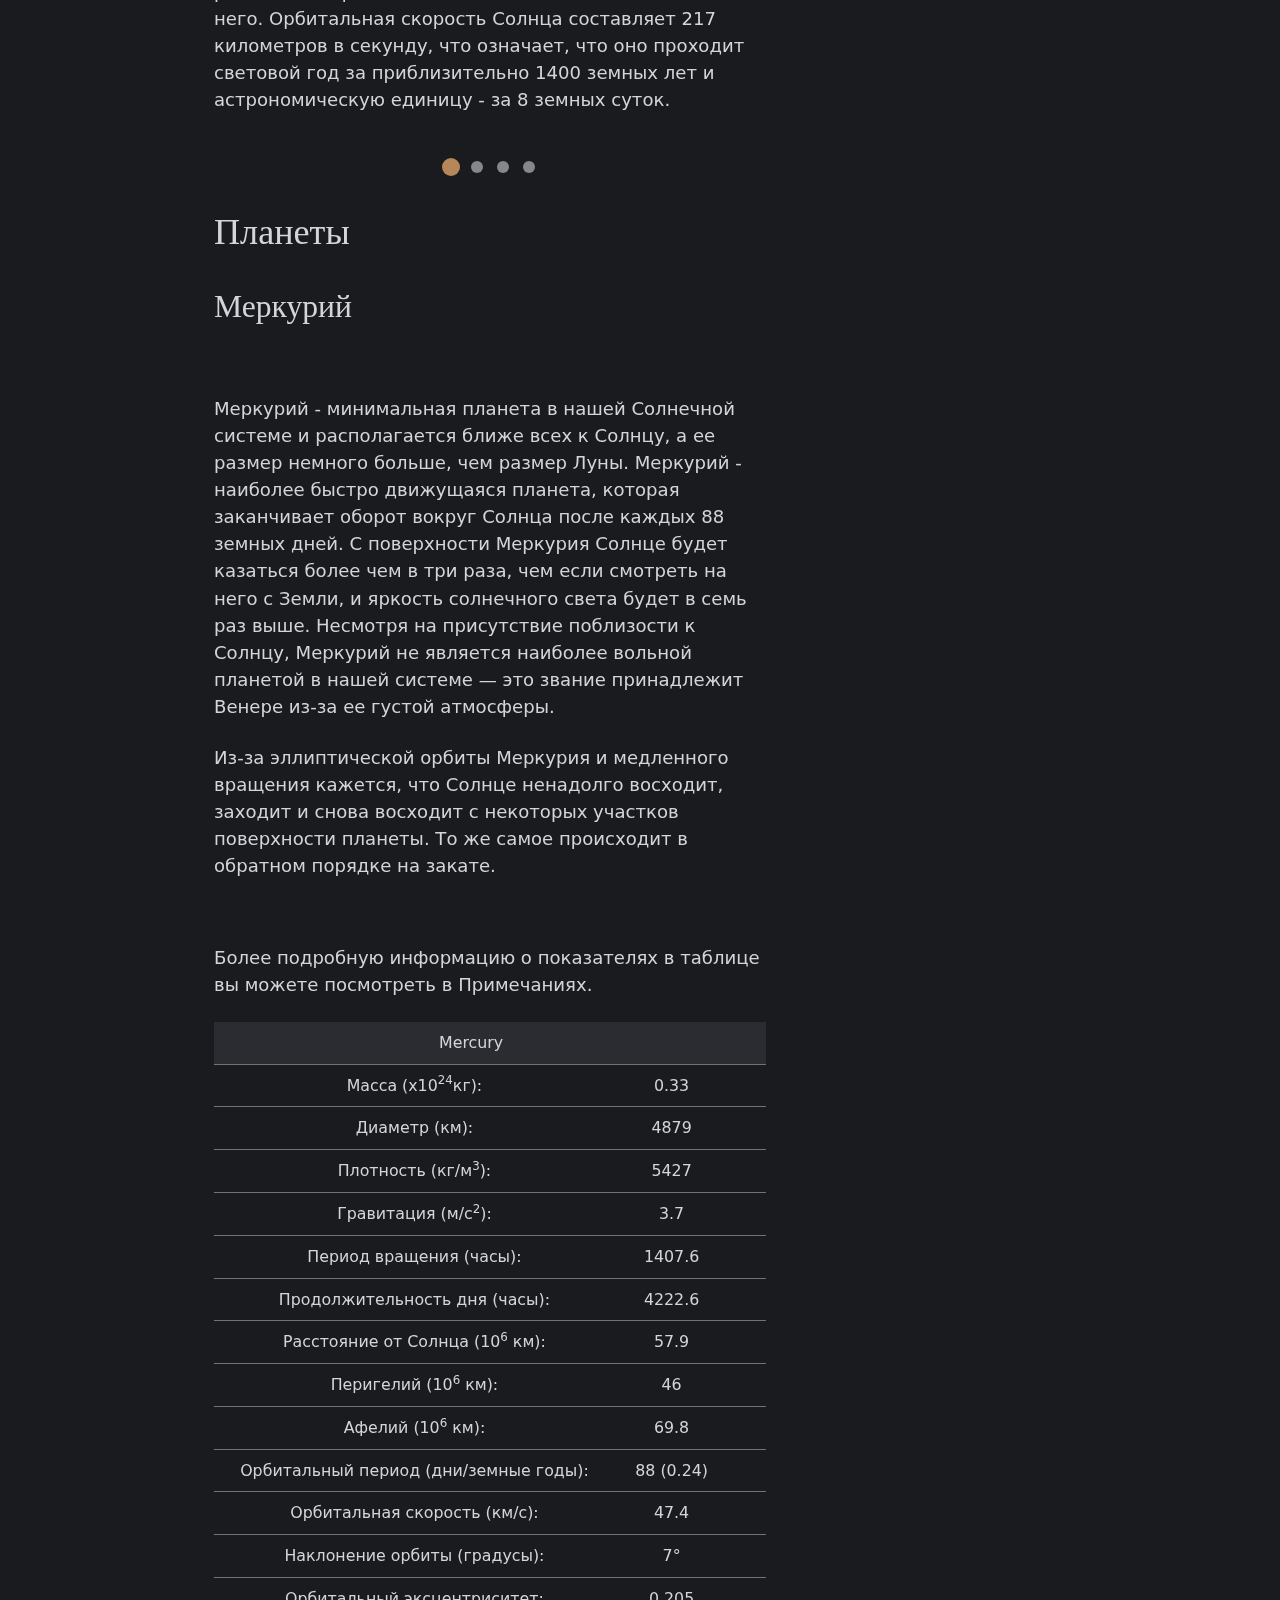
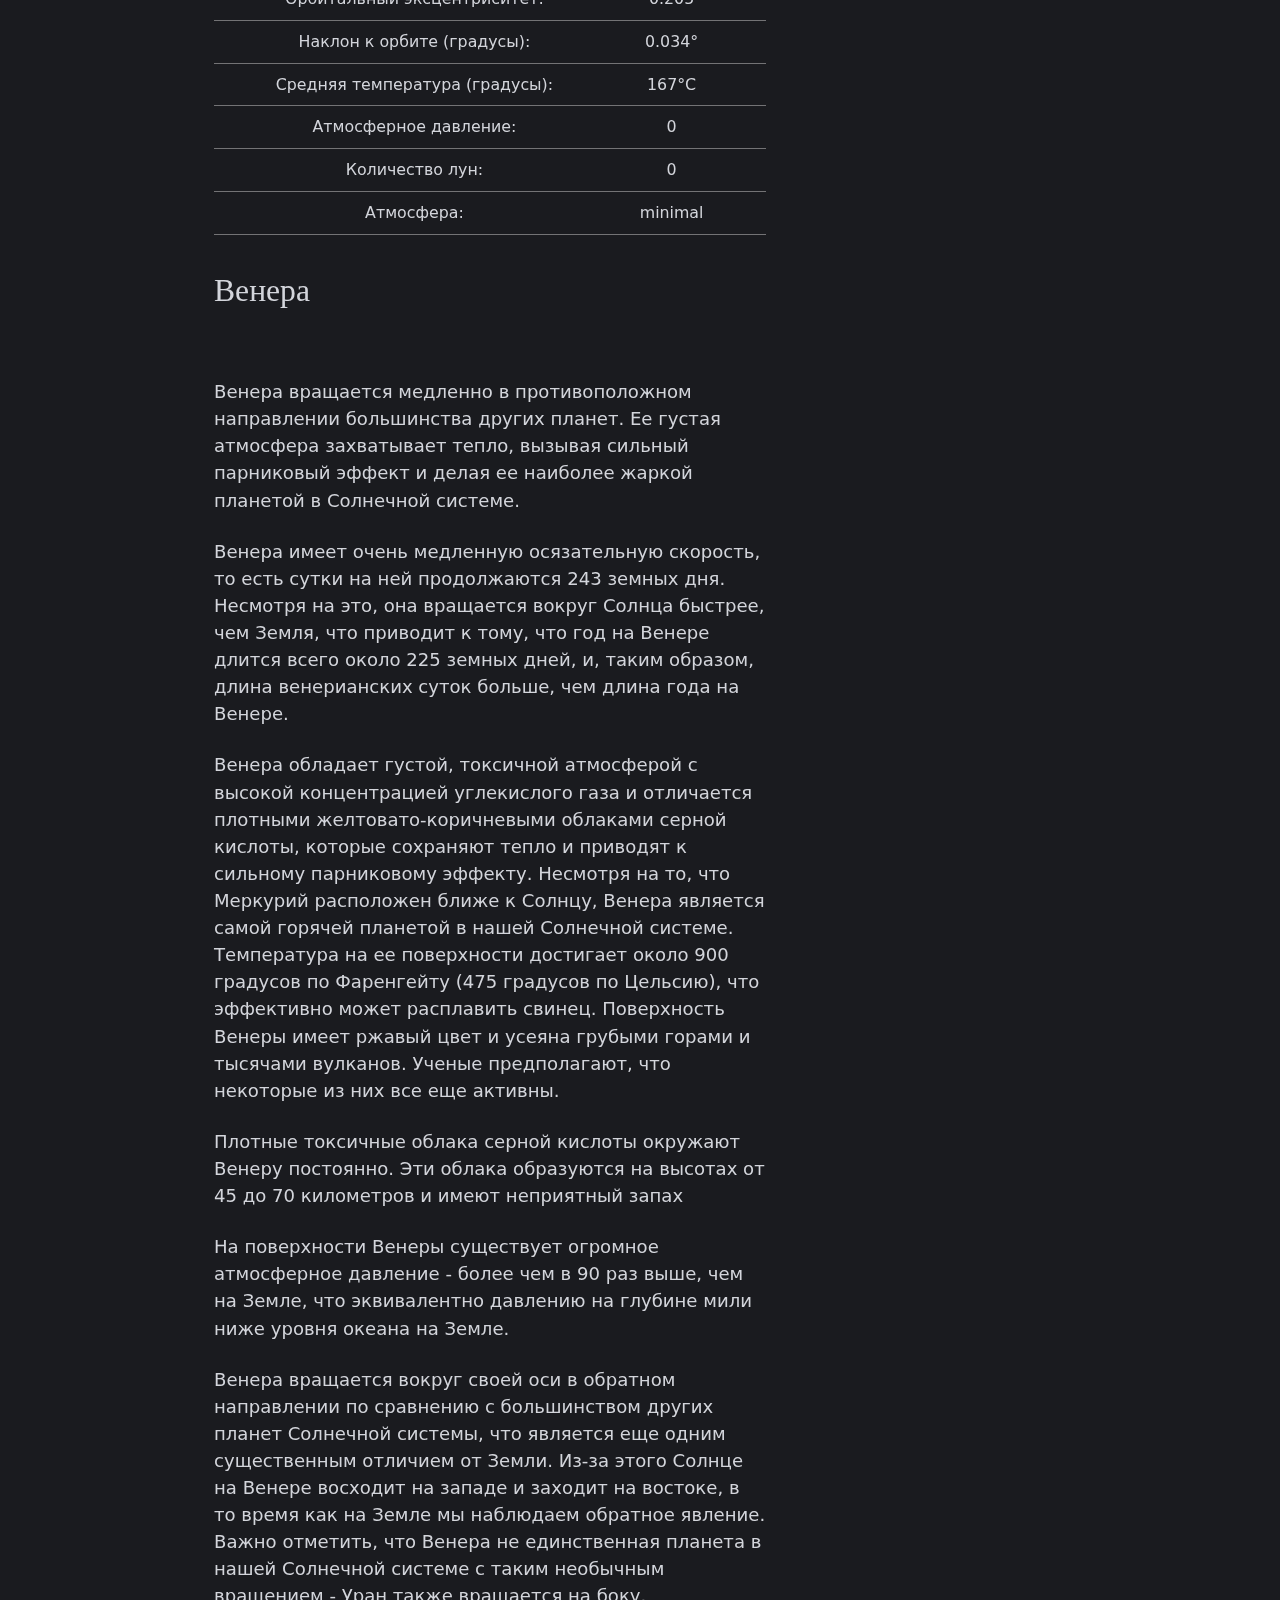
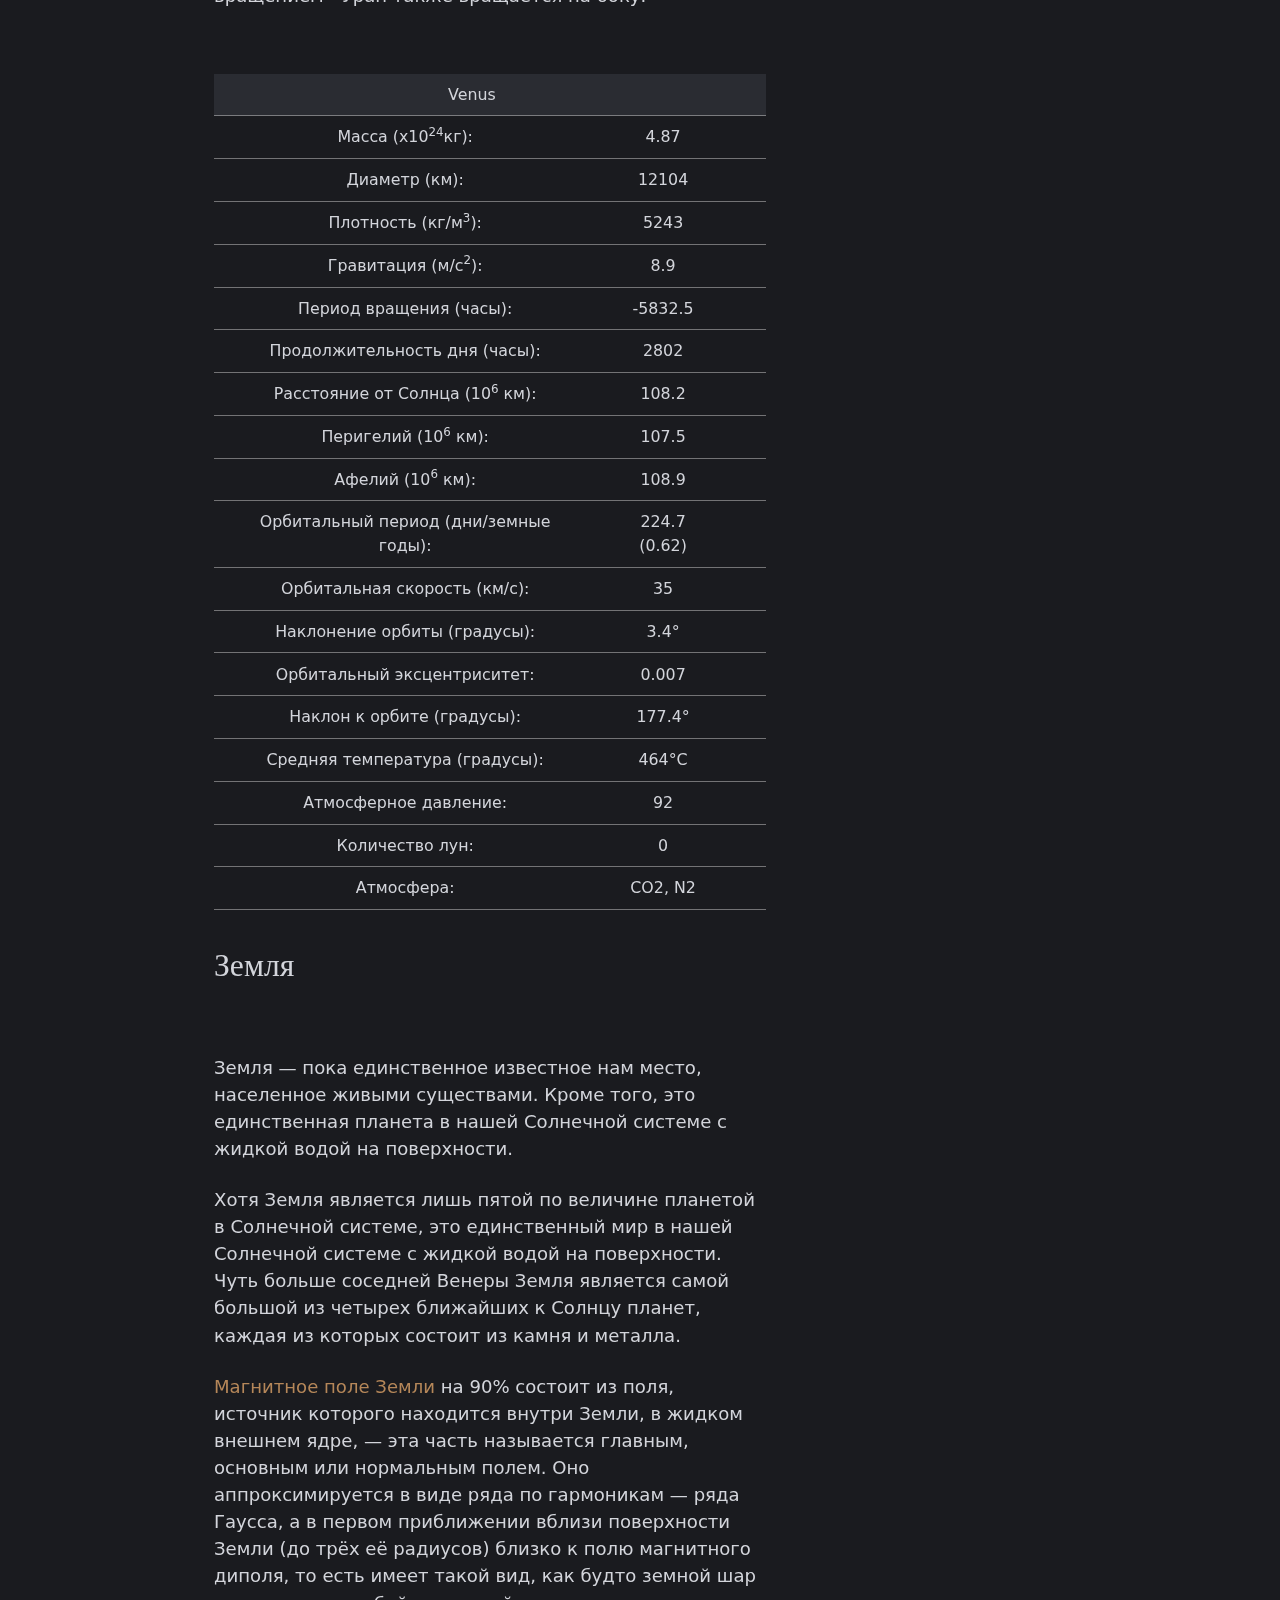
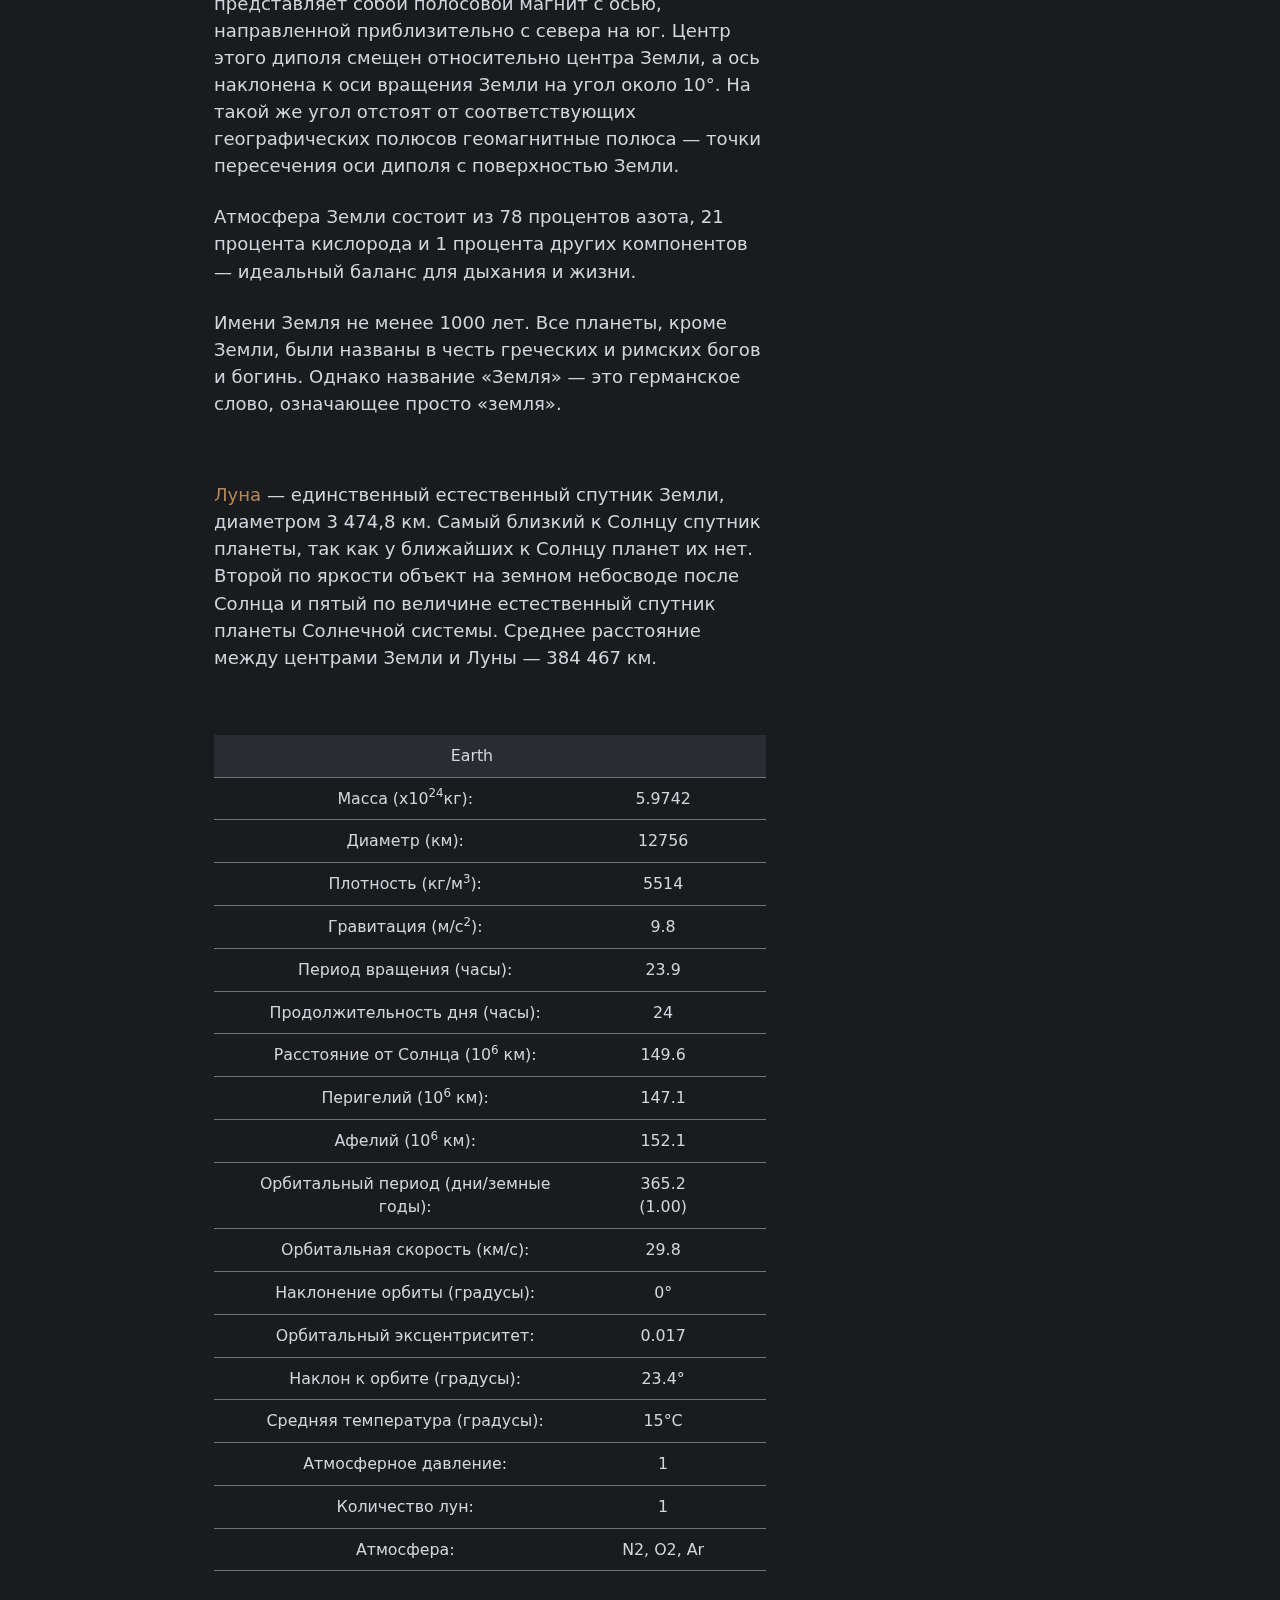
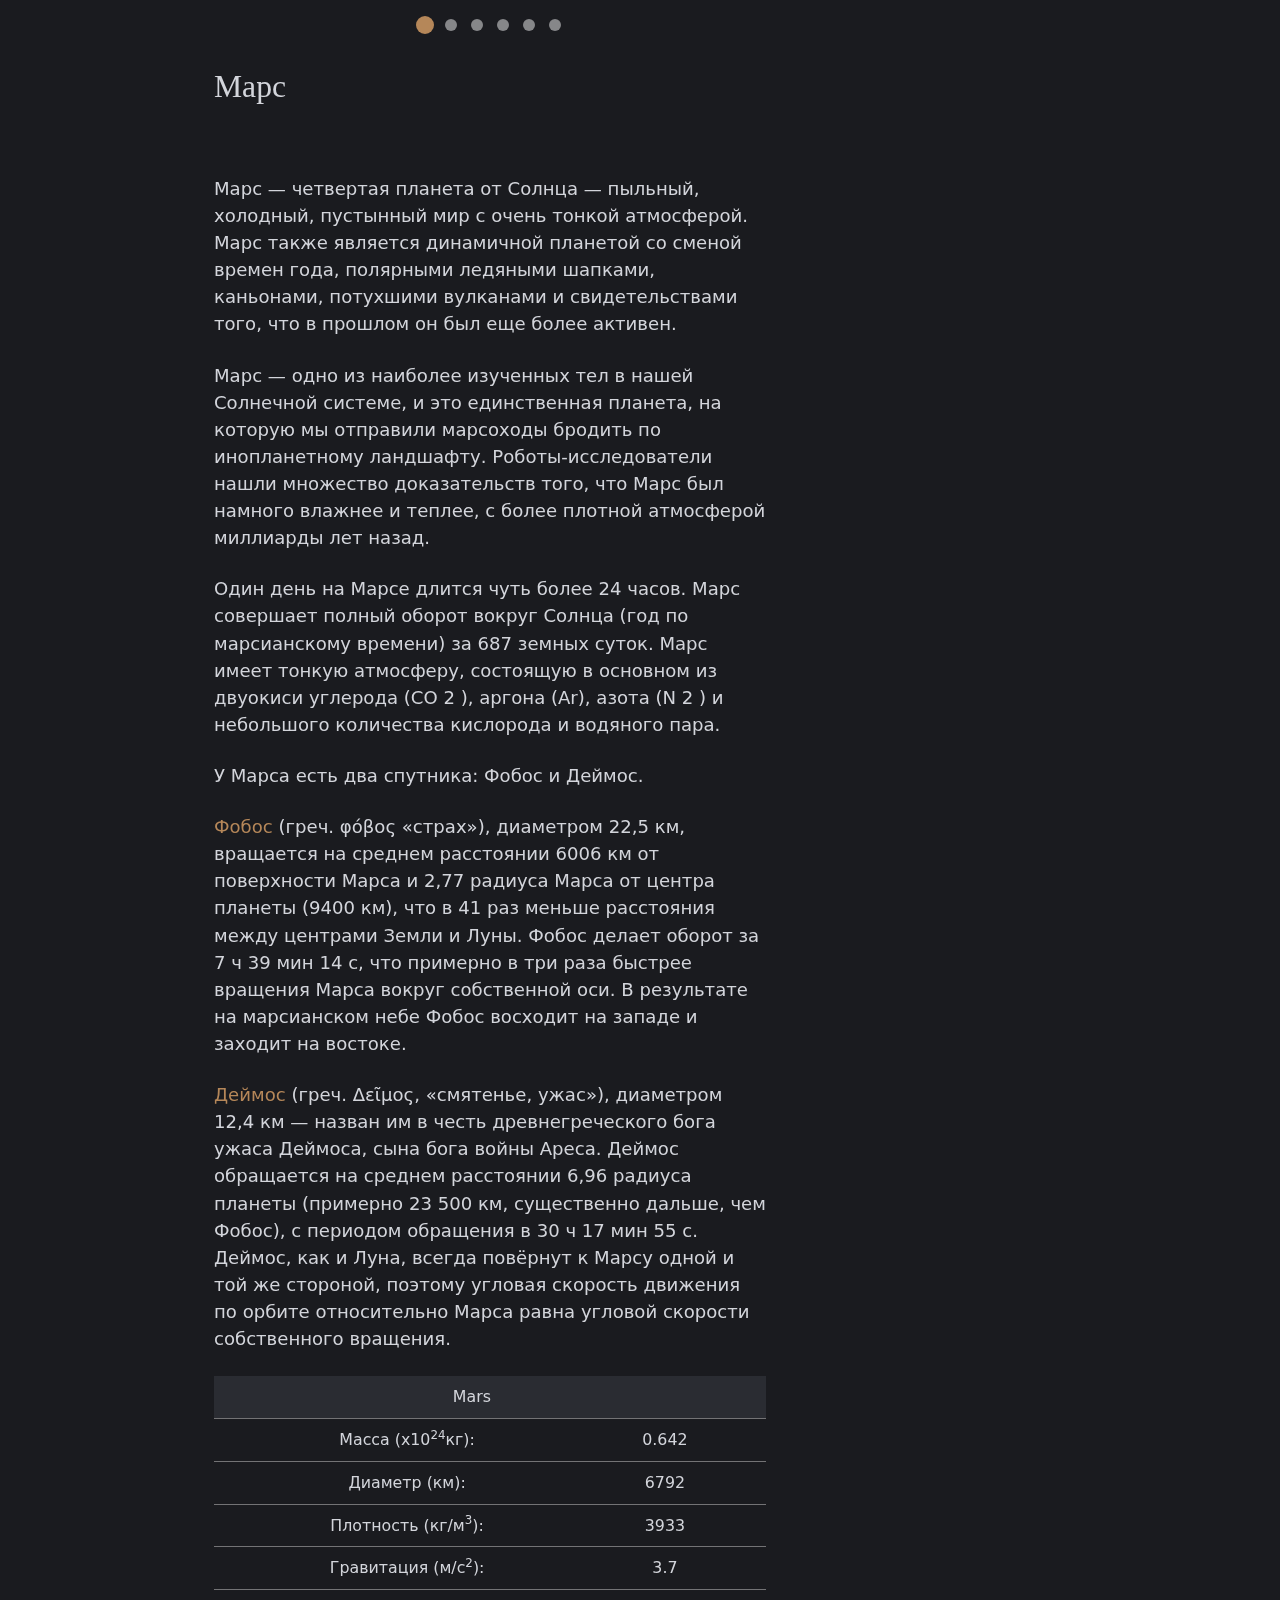
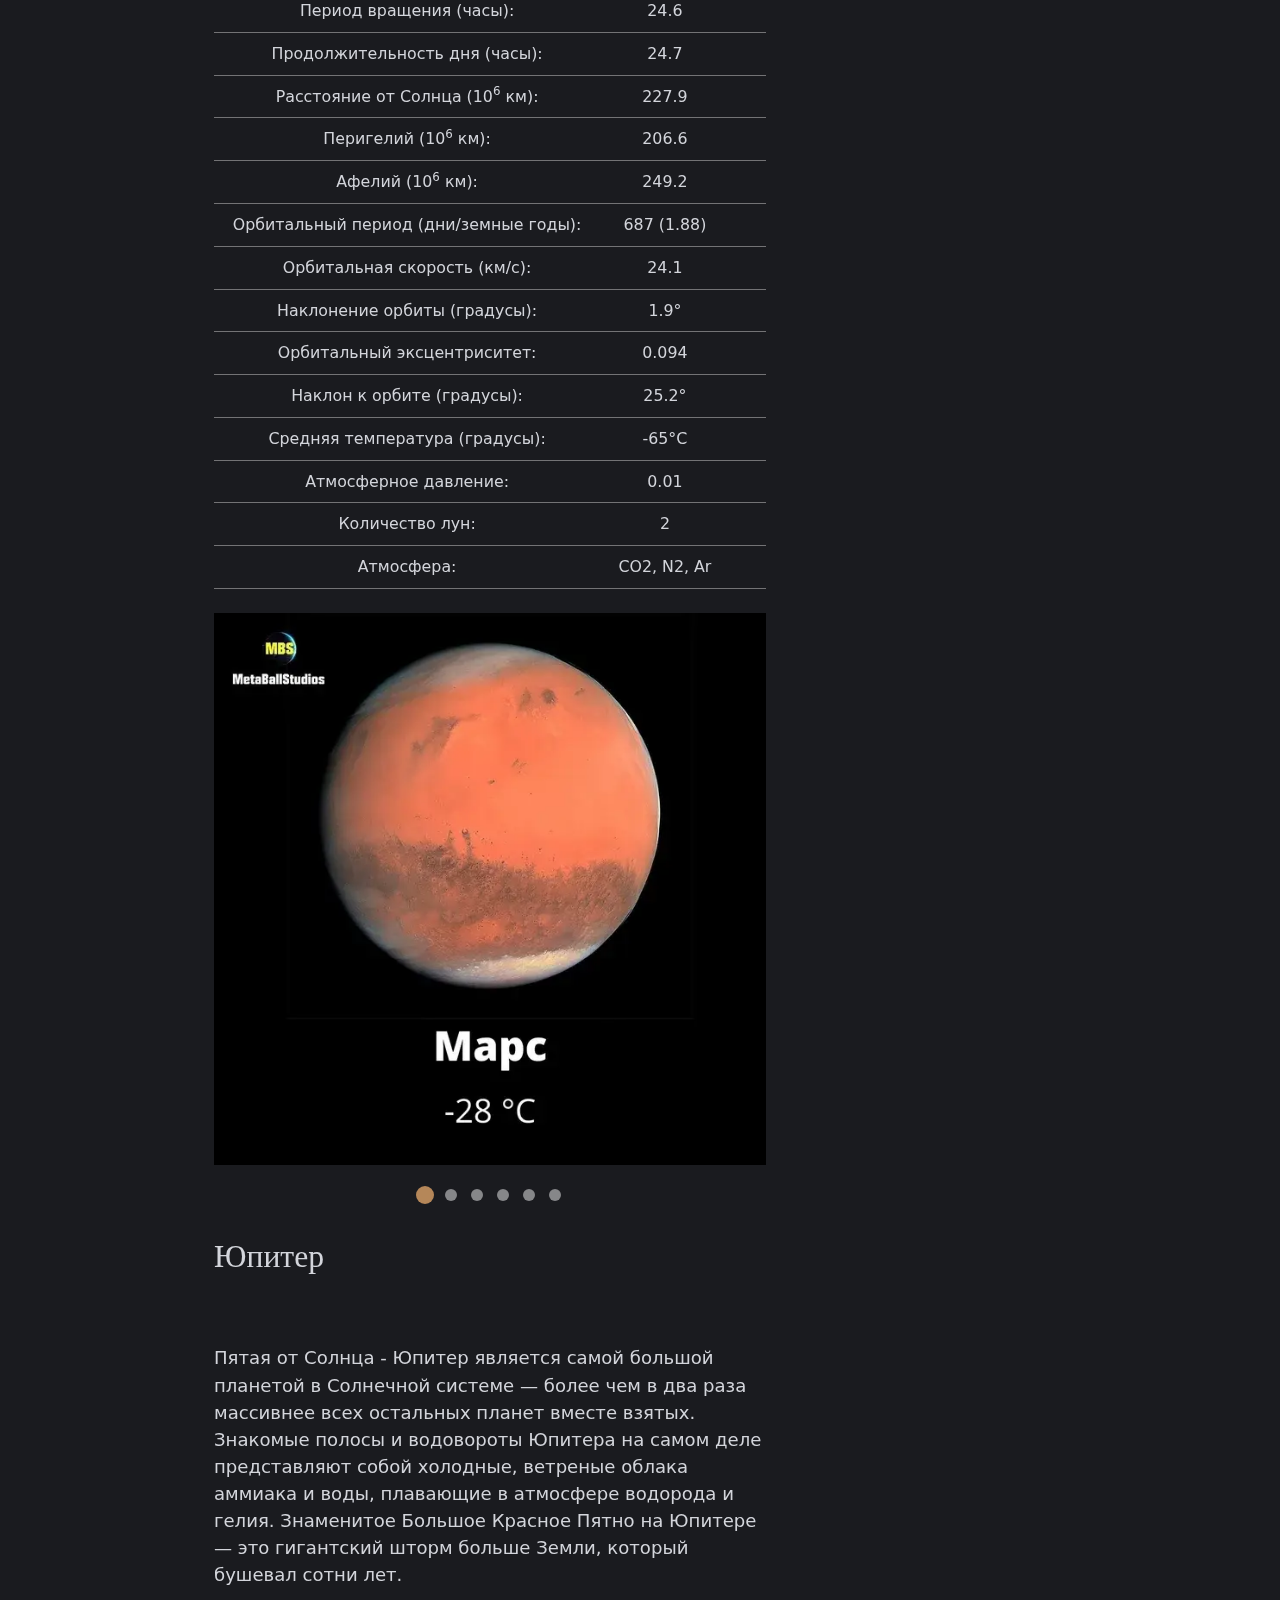
==== commit d65d12f4: "Add files via upload" ====
--- a/index.html
+++ b/index.html
@@ -29,7 +29,7 @@
       src: local(''), url('../fonts/cormorant-garamond-500.woff2') format('woff2');
     }
   </style>
-   <script src="http://ajax.googleapis.com/ajax/libs/jquery/1.7.1/jquery.min.js"></script>
+  <script src="http://ajax.googleapis.com/ajax/libs/jquery/1.7.1/jquery.min.js"></script>
 
   <script type="text/javascript">
 
@@ -772,7 +772,7 @@
   <script src="js/plugins/scrollendzoom.min.js"></script>
   <script src="js/plugins/blaze-slider.min.js"></script>
   <script src="js/index.js"></script>
-     <div id="toTop"> Наверх </div>
+  <div id="toTop"> Наверх </div>
 </body>
 
-</html>
+</html>--- a/css/style.css
+++ b/css/style.css
@@ -107,6 +107,23 @@
 
 .center_calc {
     text-align: center;
+}
+
+#toTop {
+    width: 100px;
+    border: 1px solid #333;
+    background: transparent;
+    text-align: center;
+    padding: 5px;
+    position: fixed;
+    bottom: 10px;
+    /* отступ кнопки от нижнего края страницы*/
+    right: 10px;
+    cursor: pointer;
+    display: none;
+    color: #888888;
+    font-family: verdana;
+    font-size: 11px;
 }
 
 a.fciA {
@@ -1263,4 +1280,4 @@
 
 li {
     margin-left: 1rem
-}+}
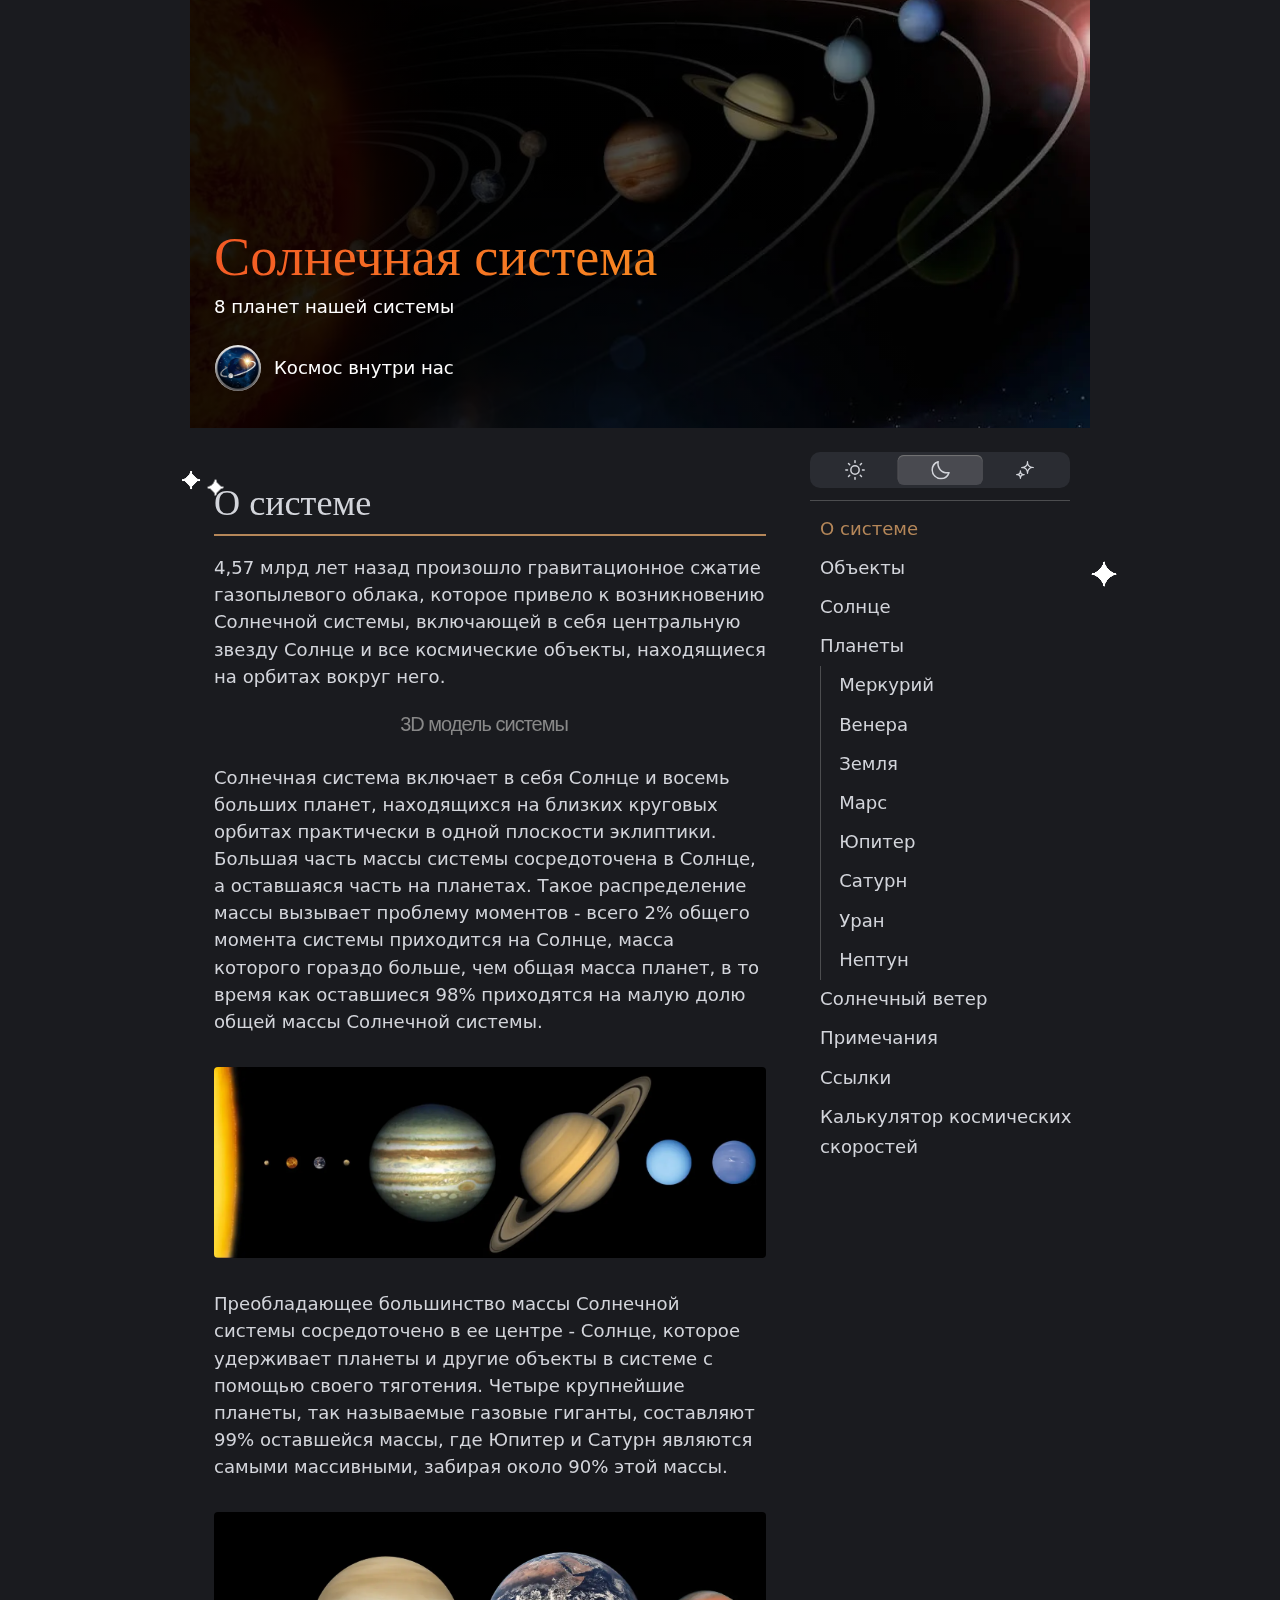
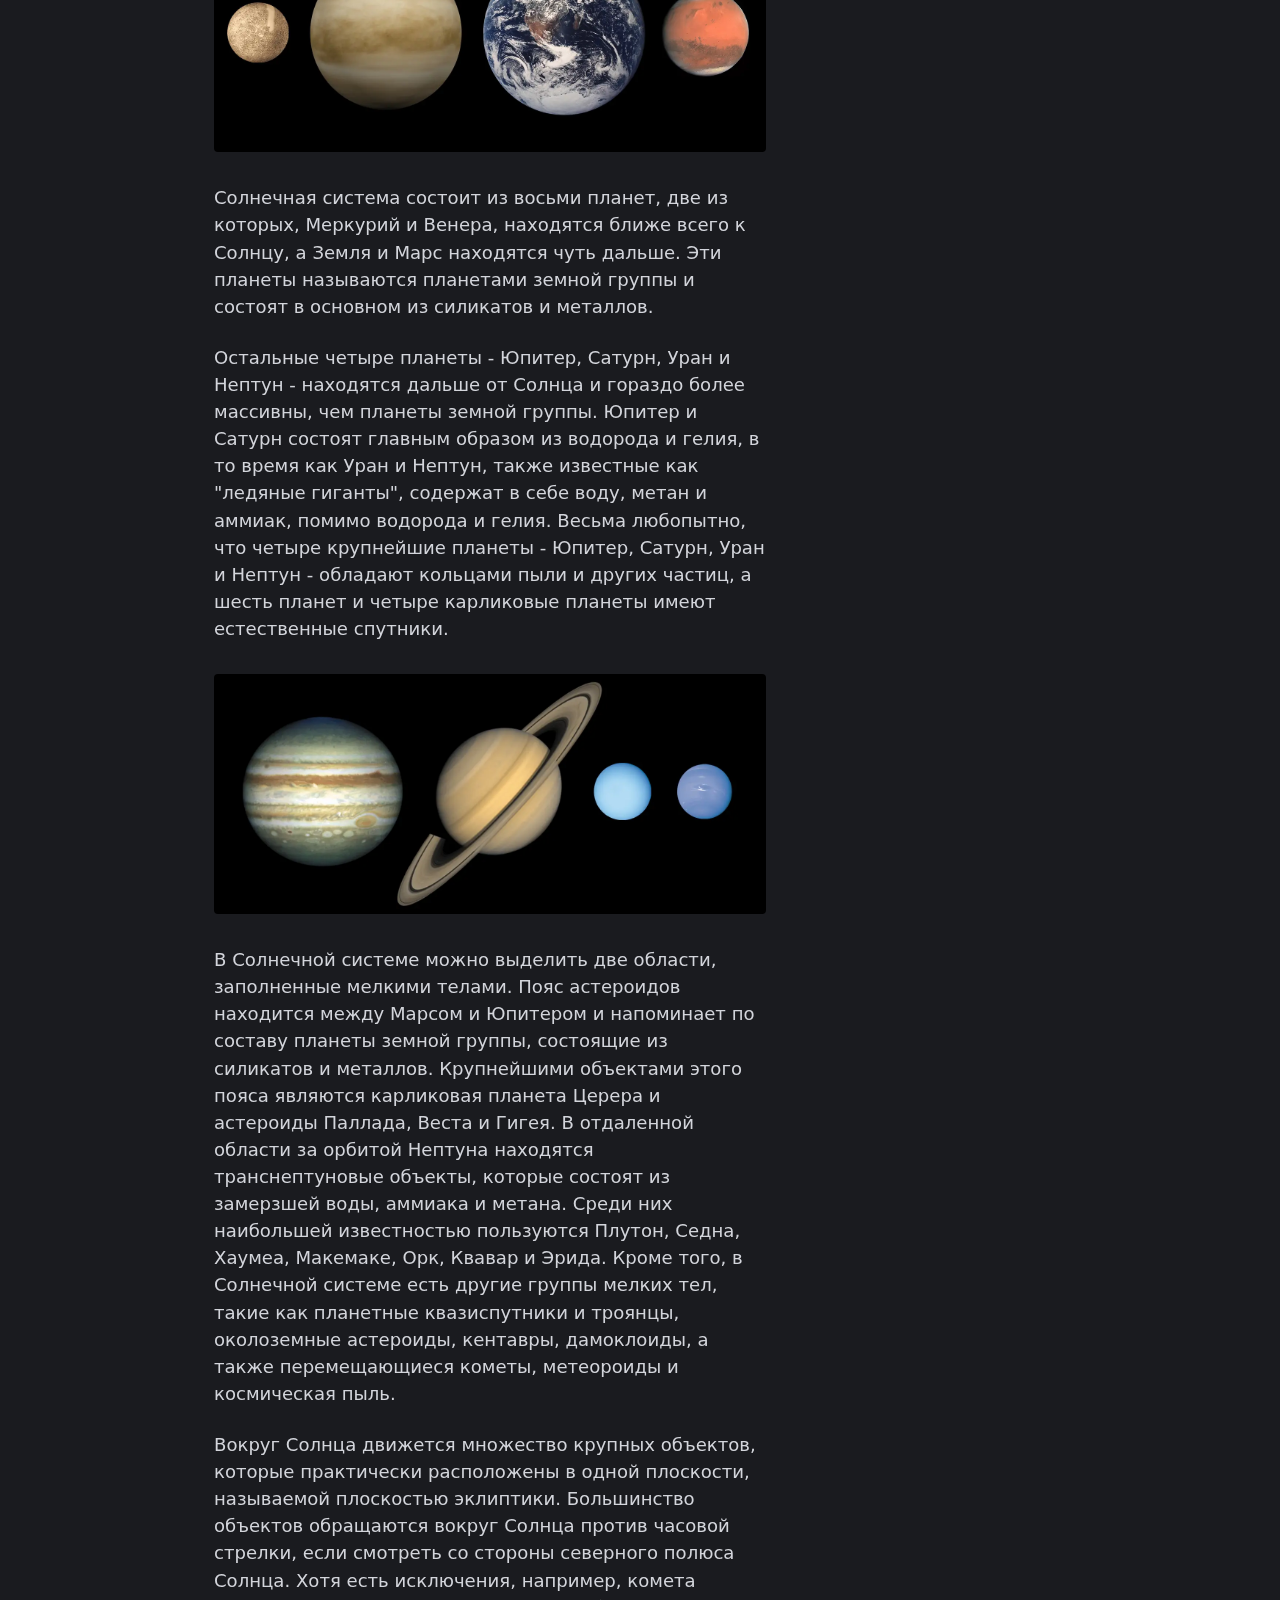
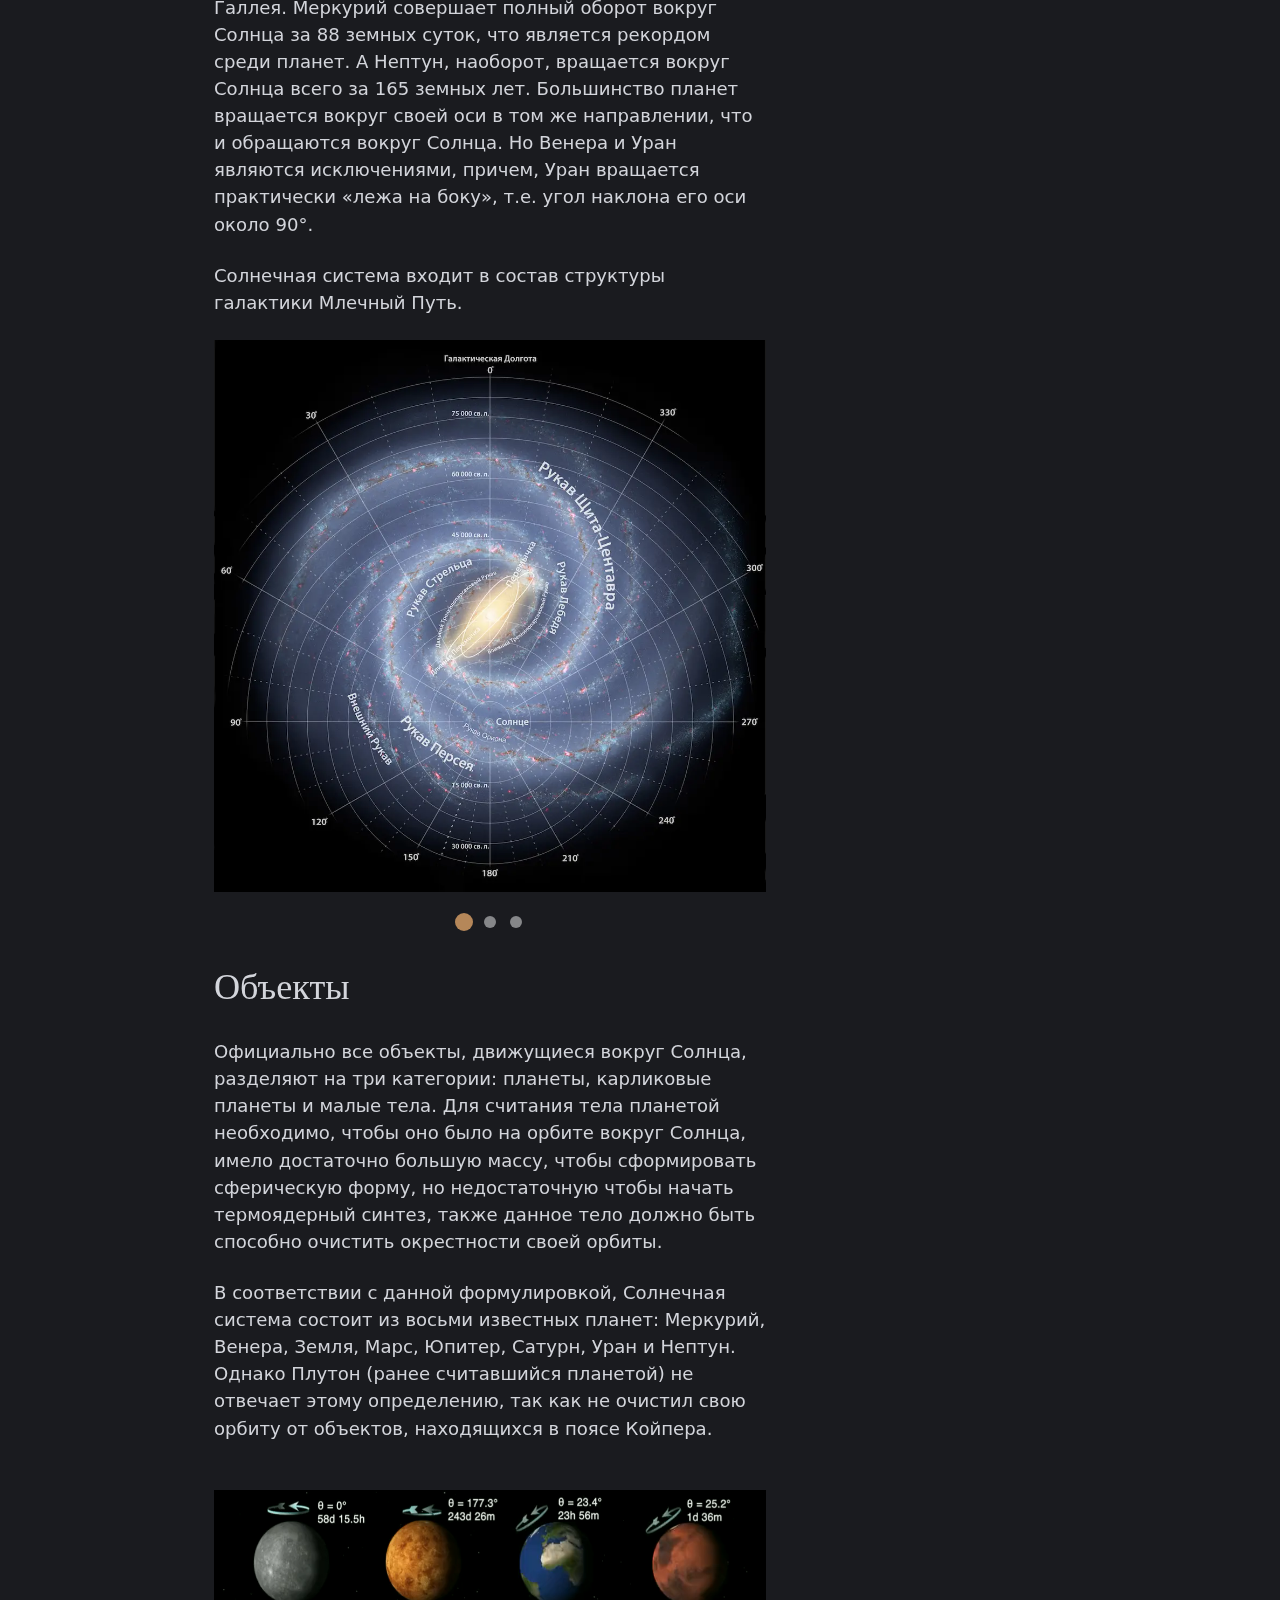
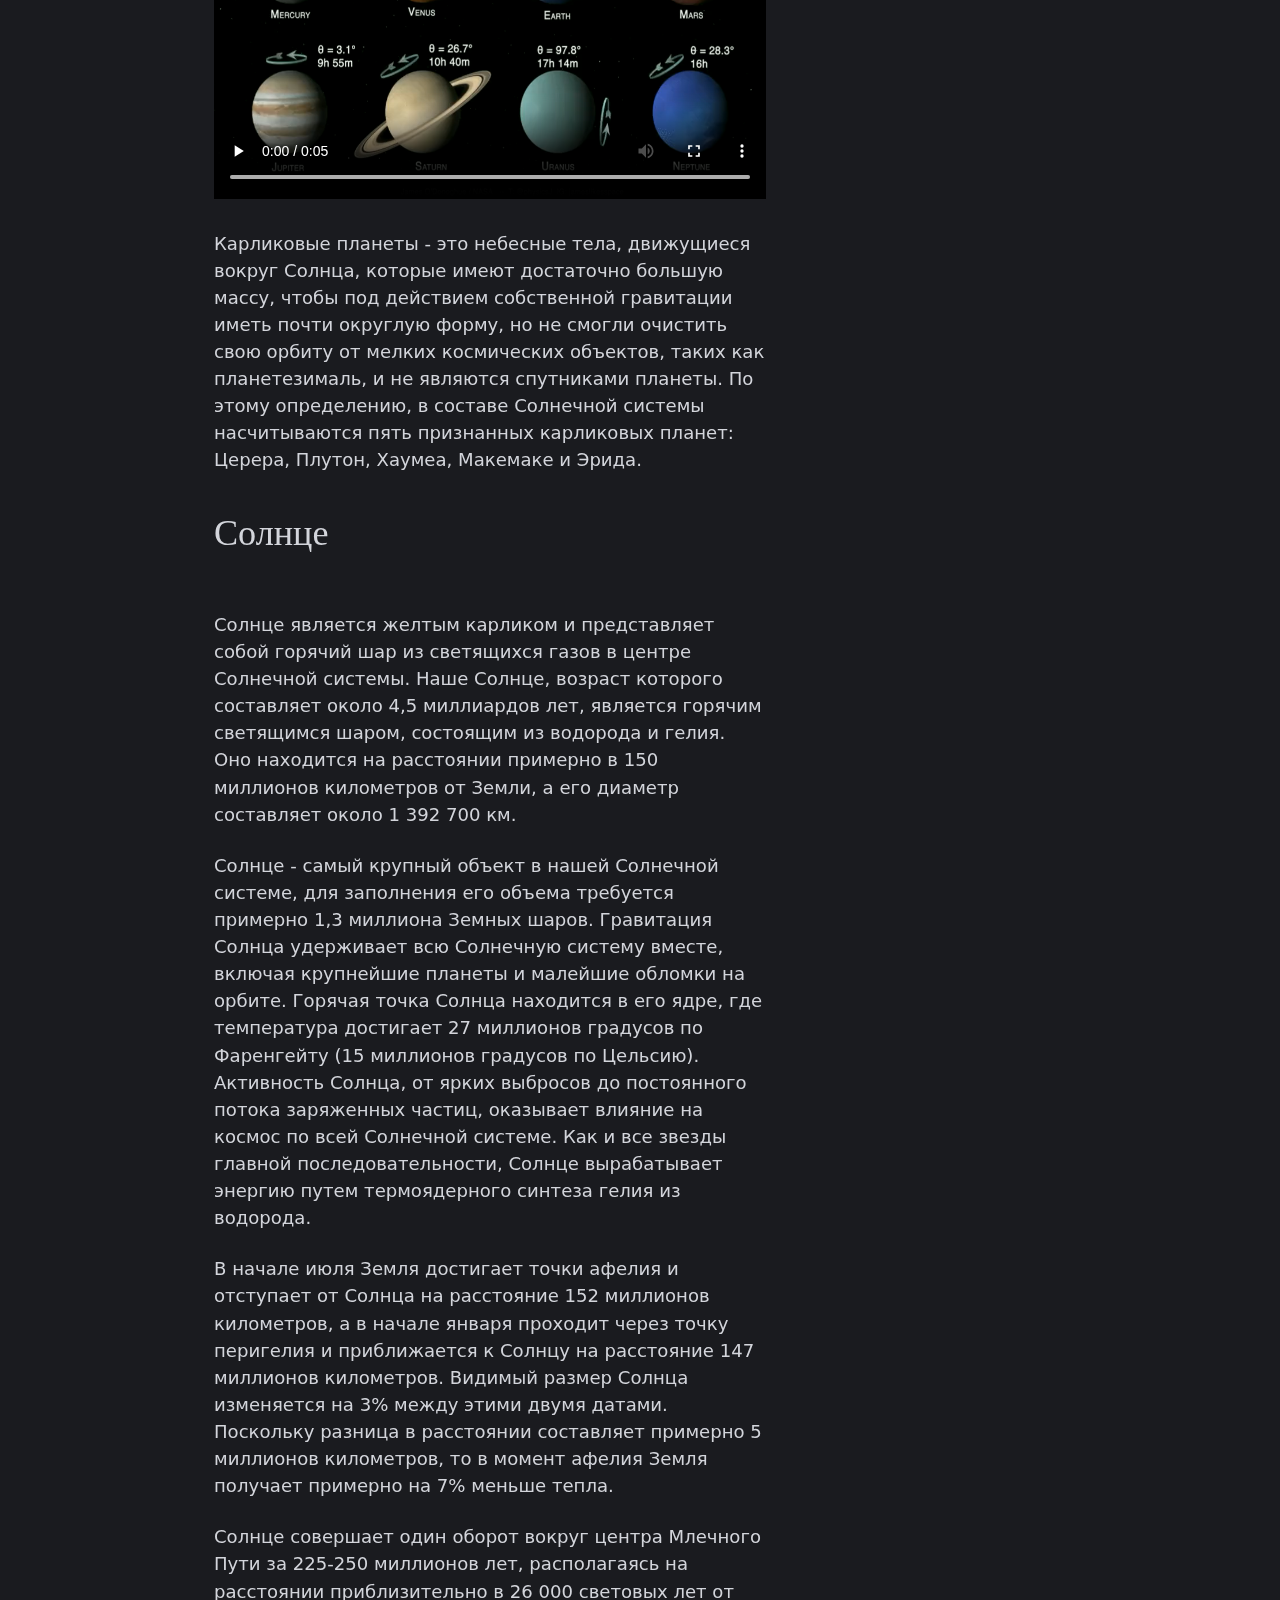
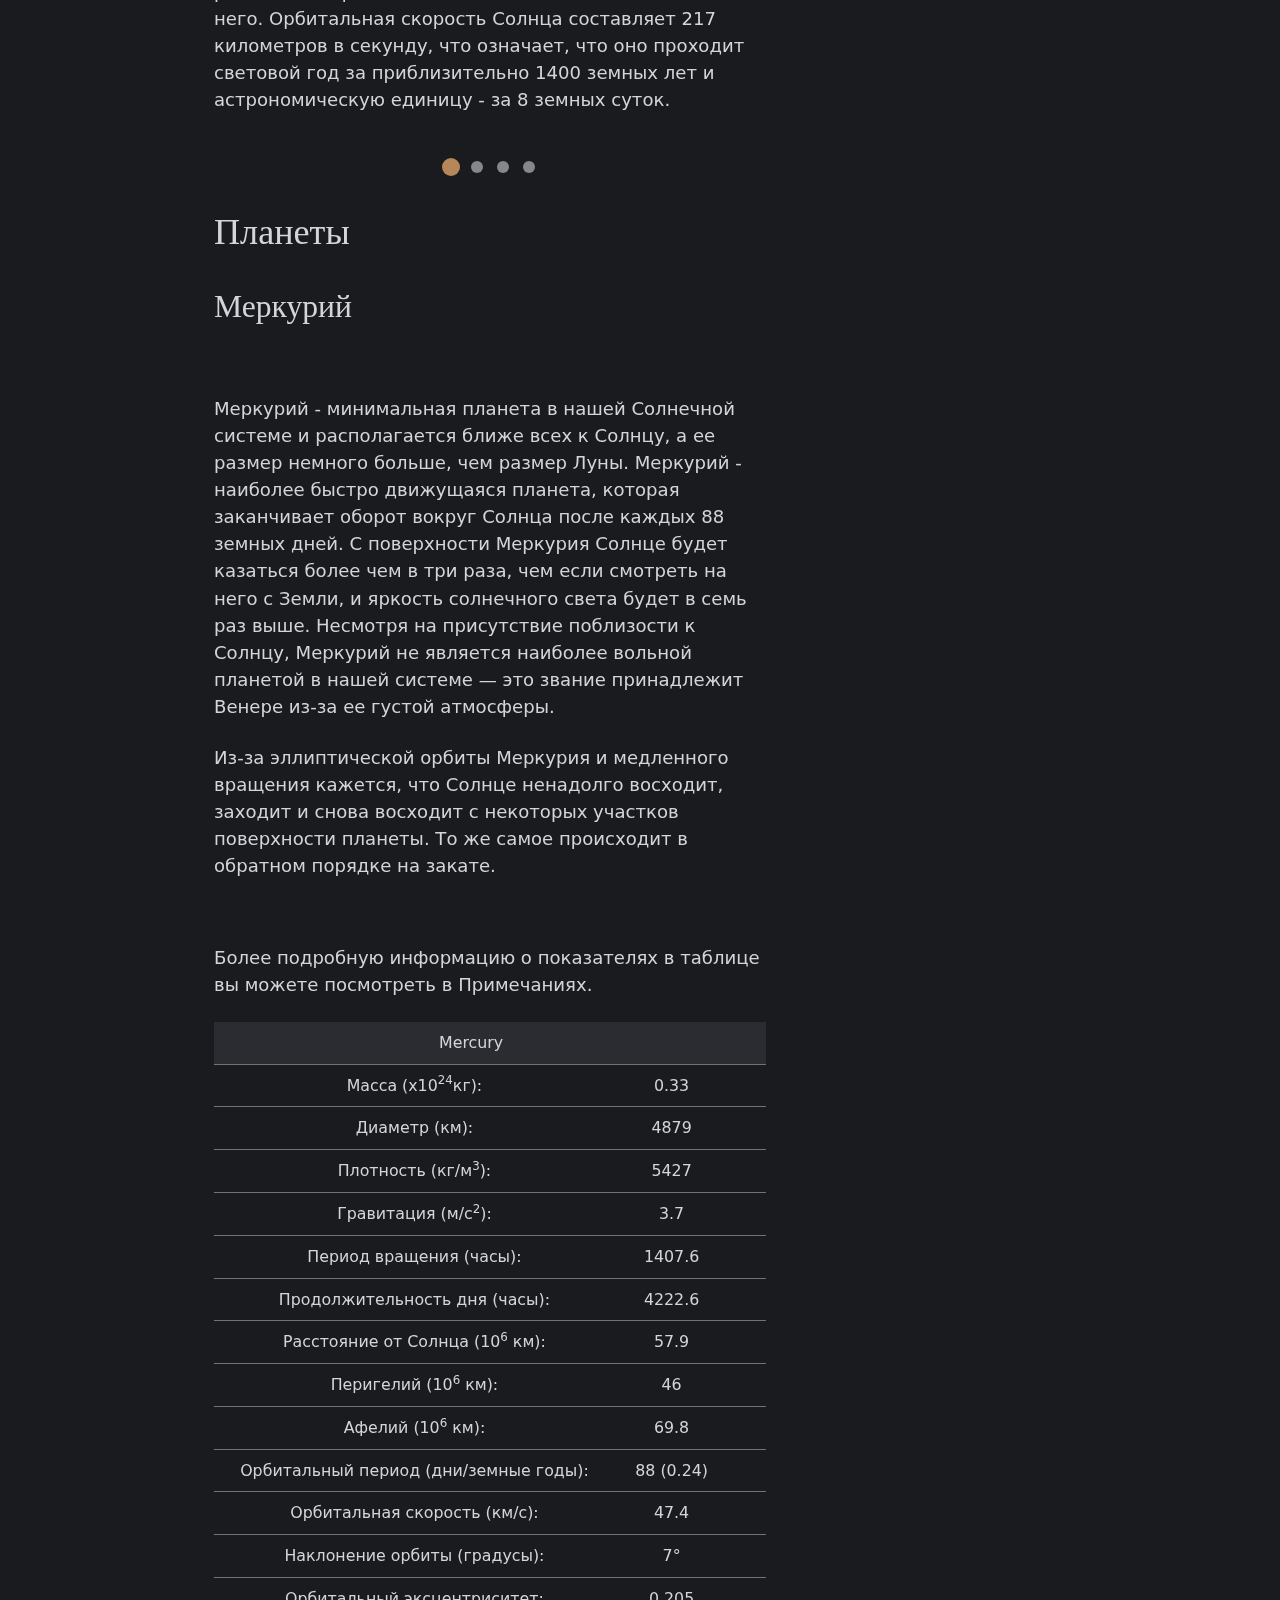
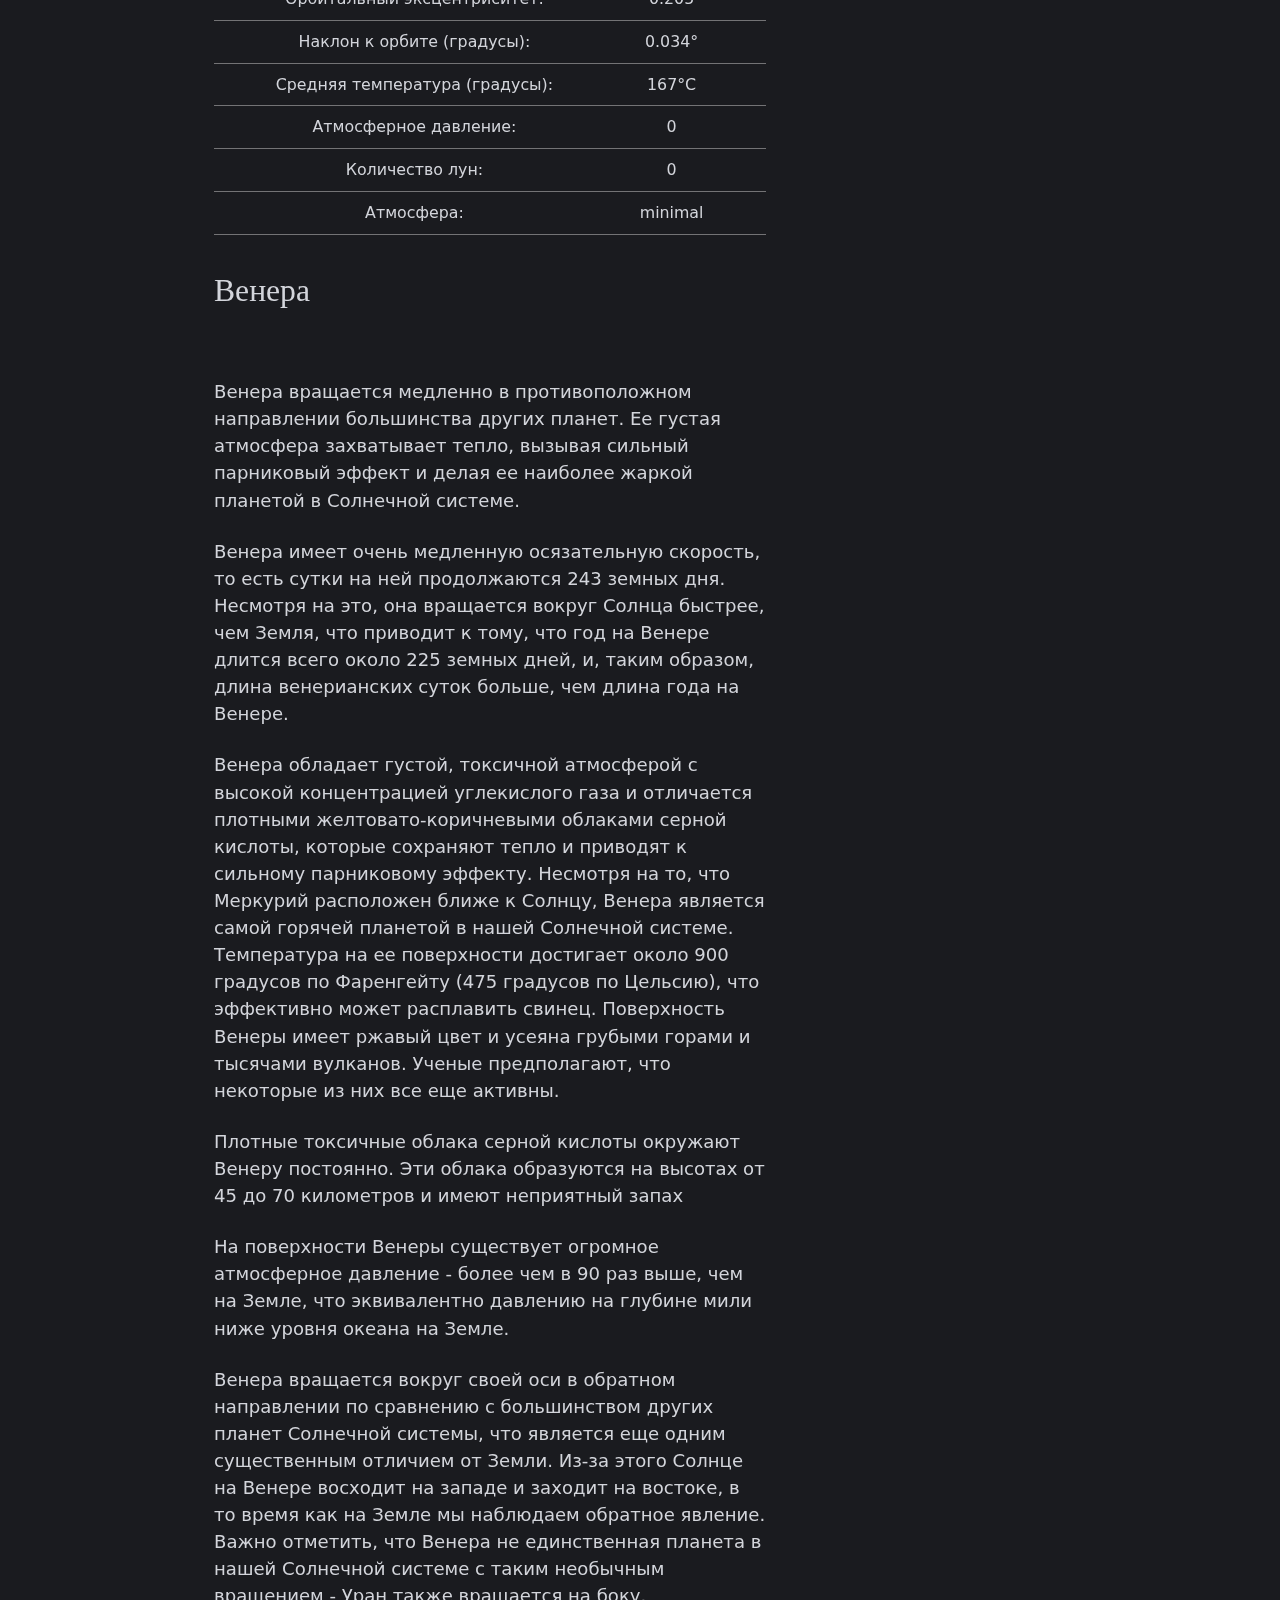
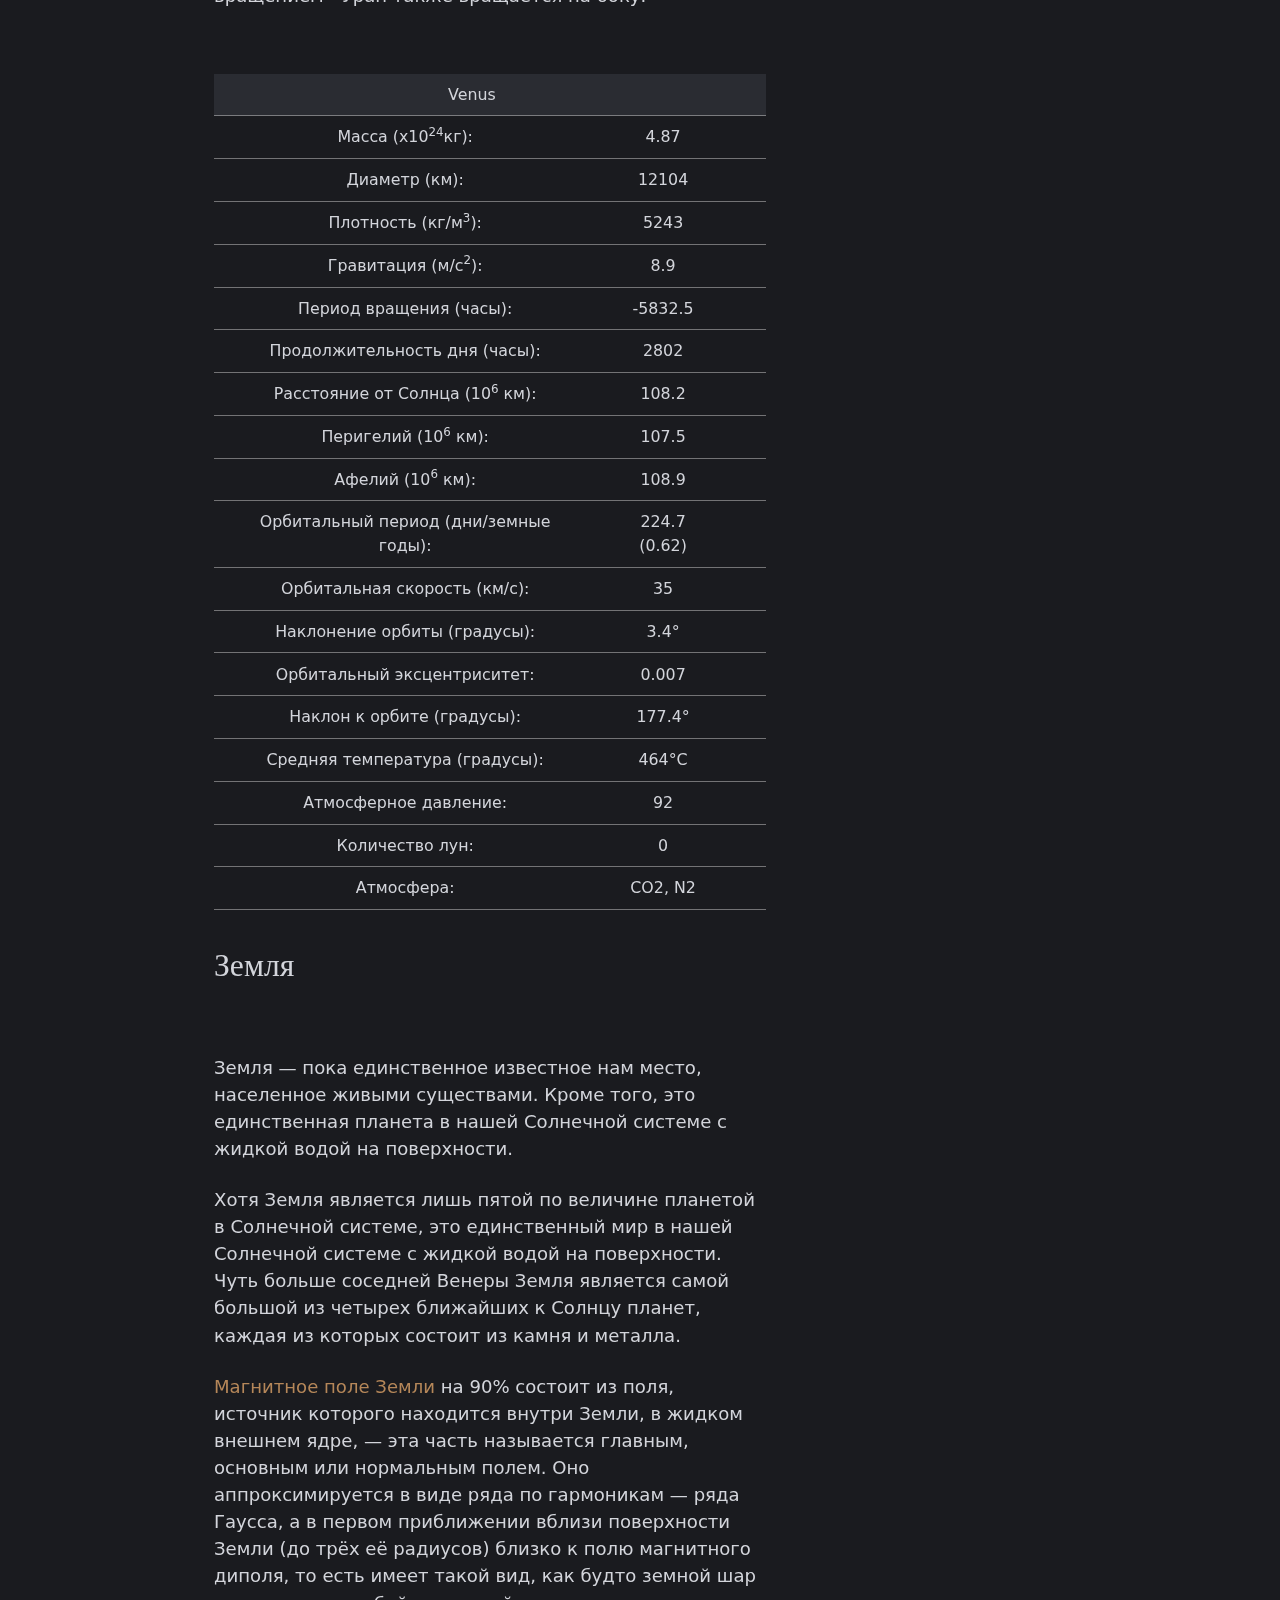
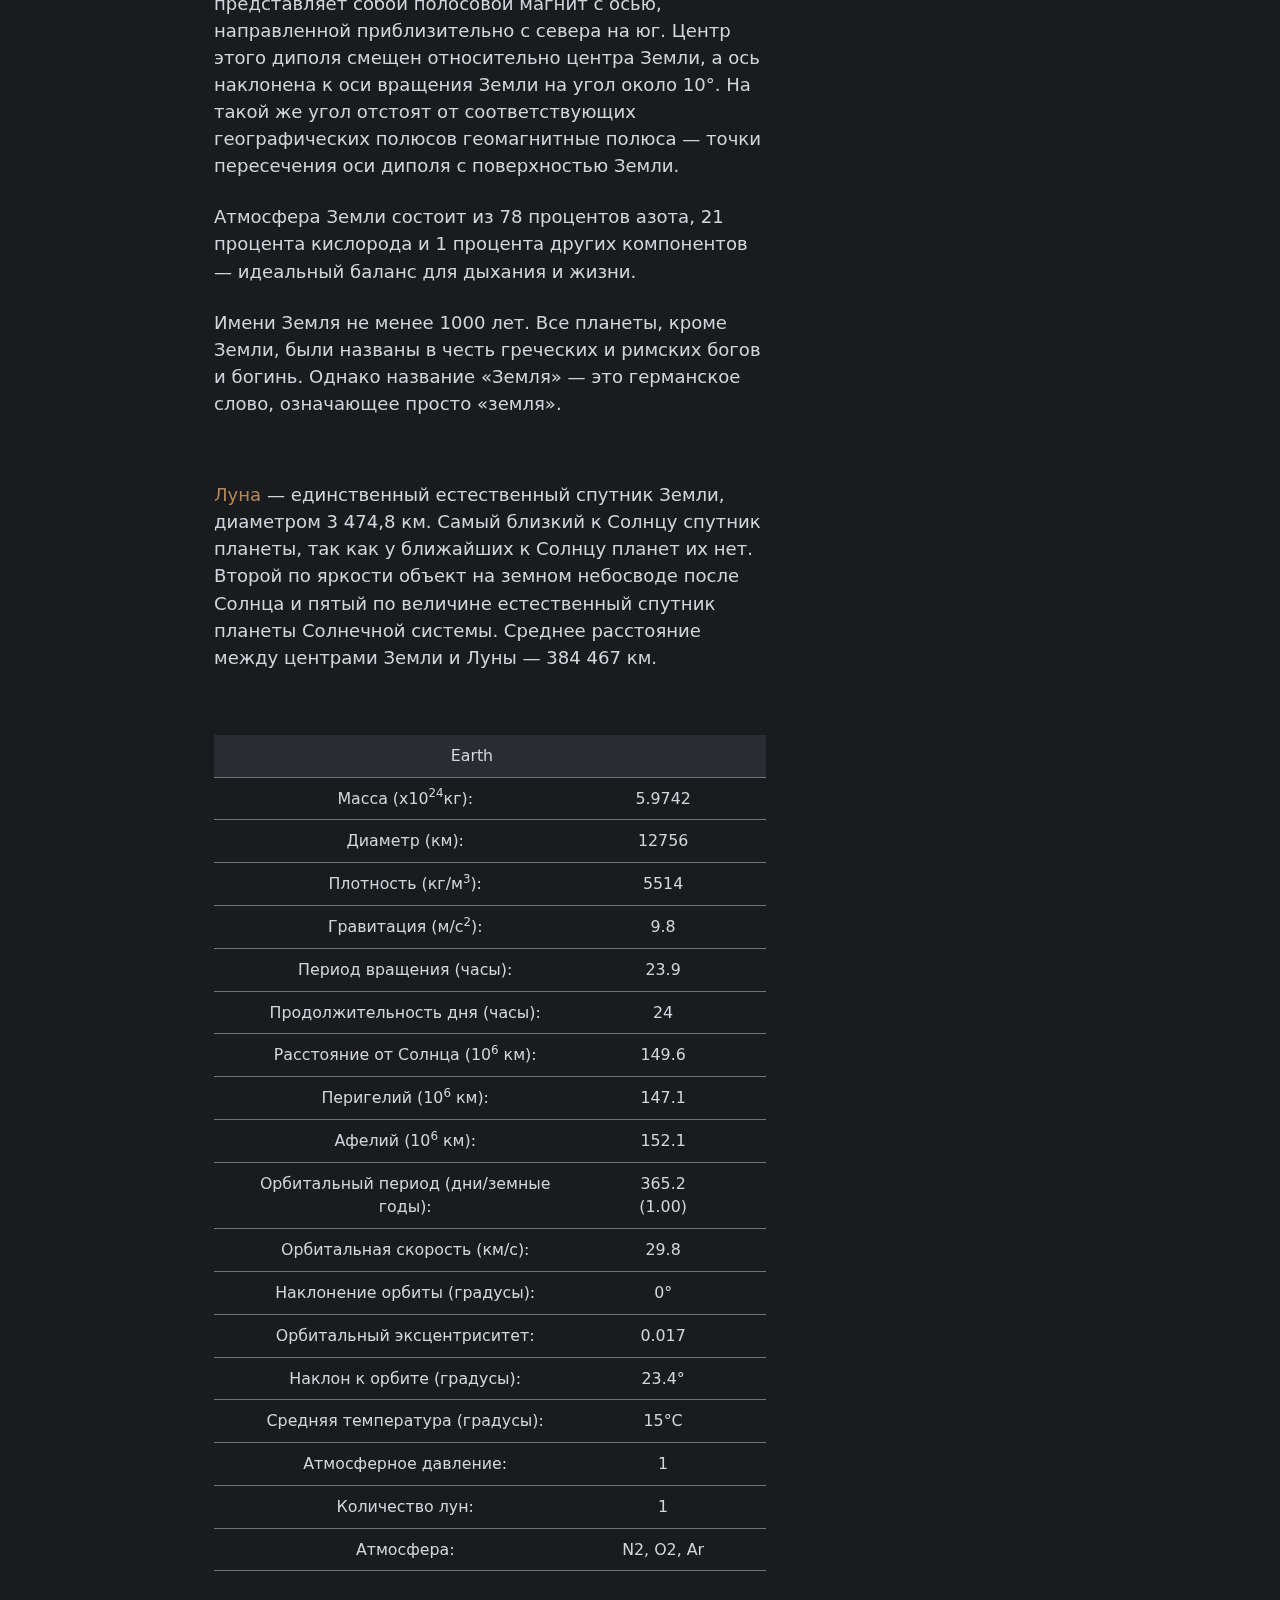
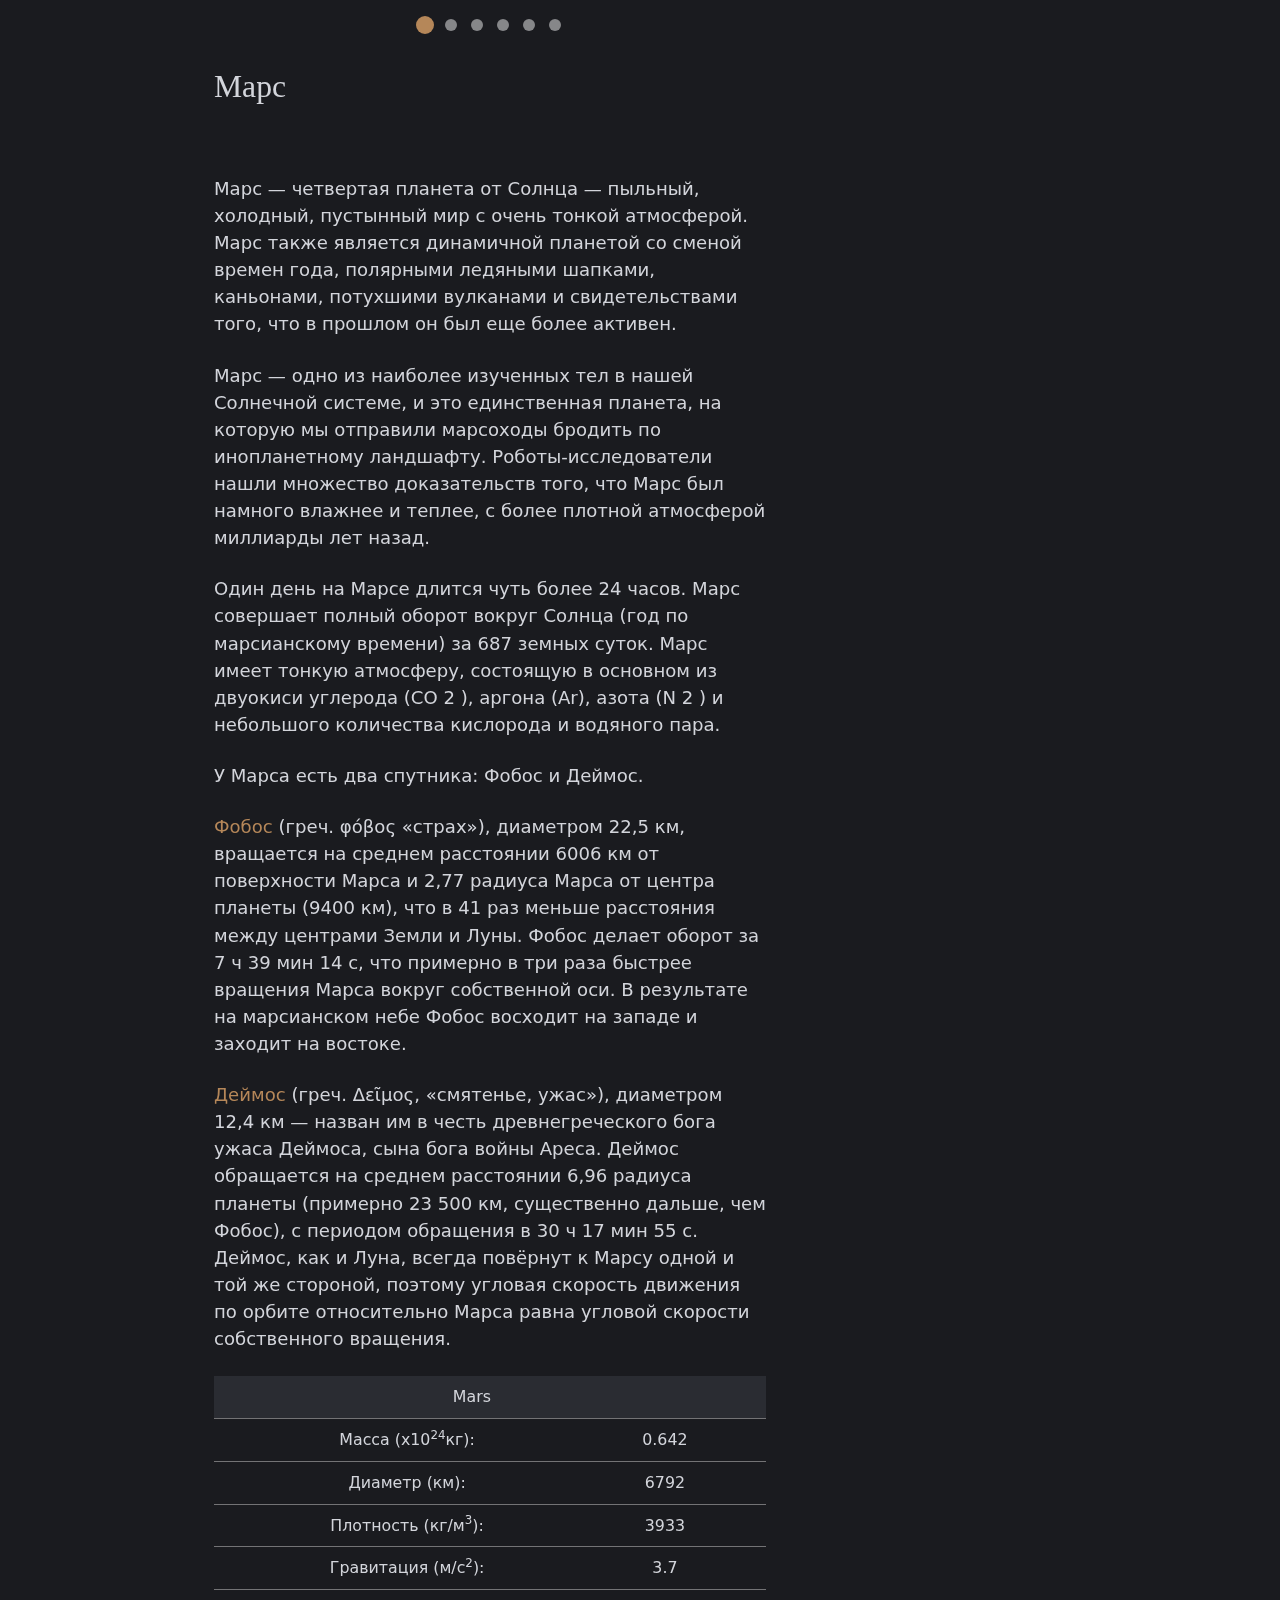
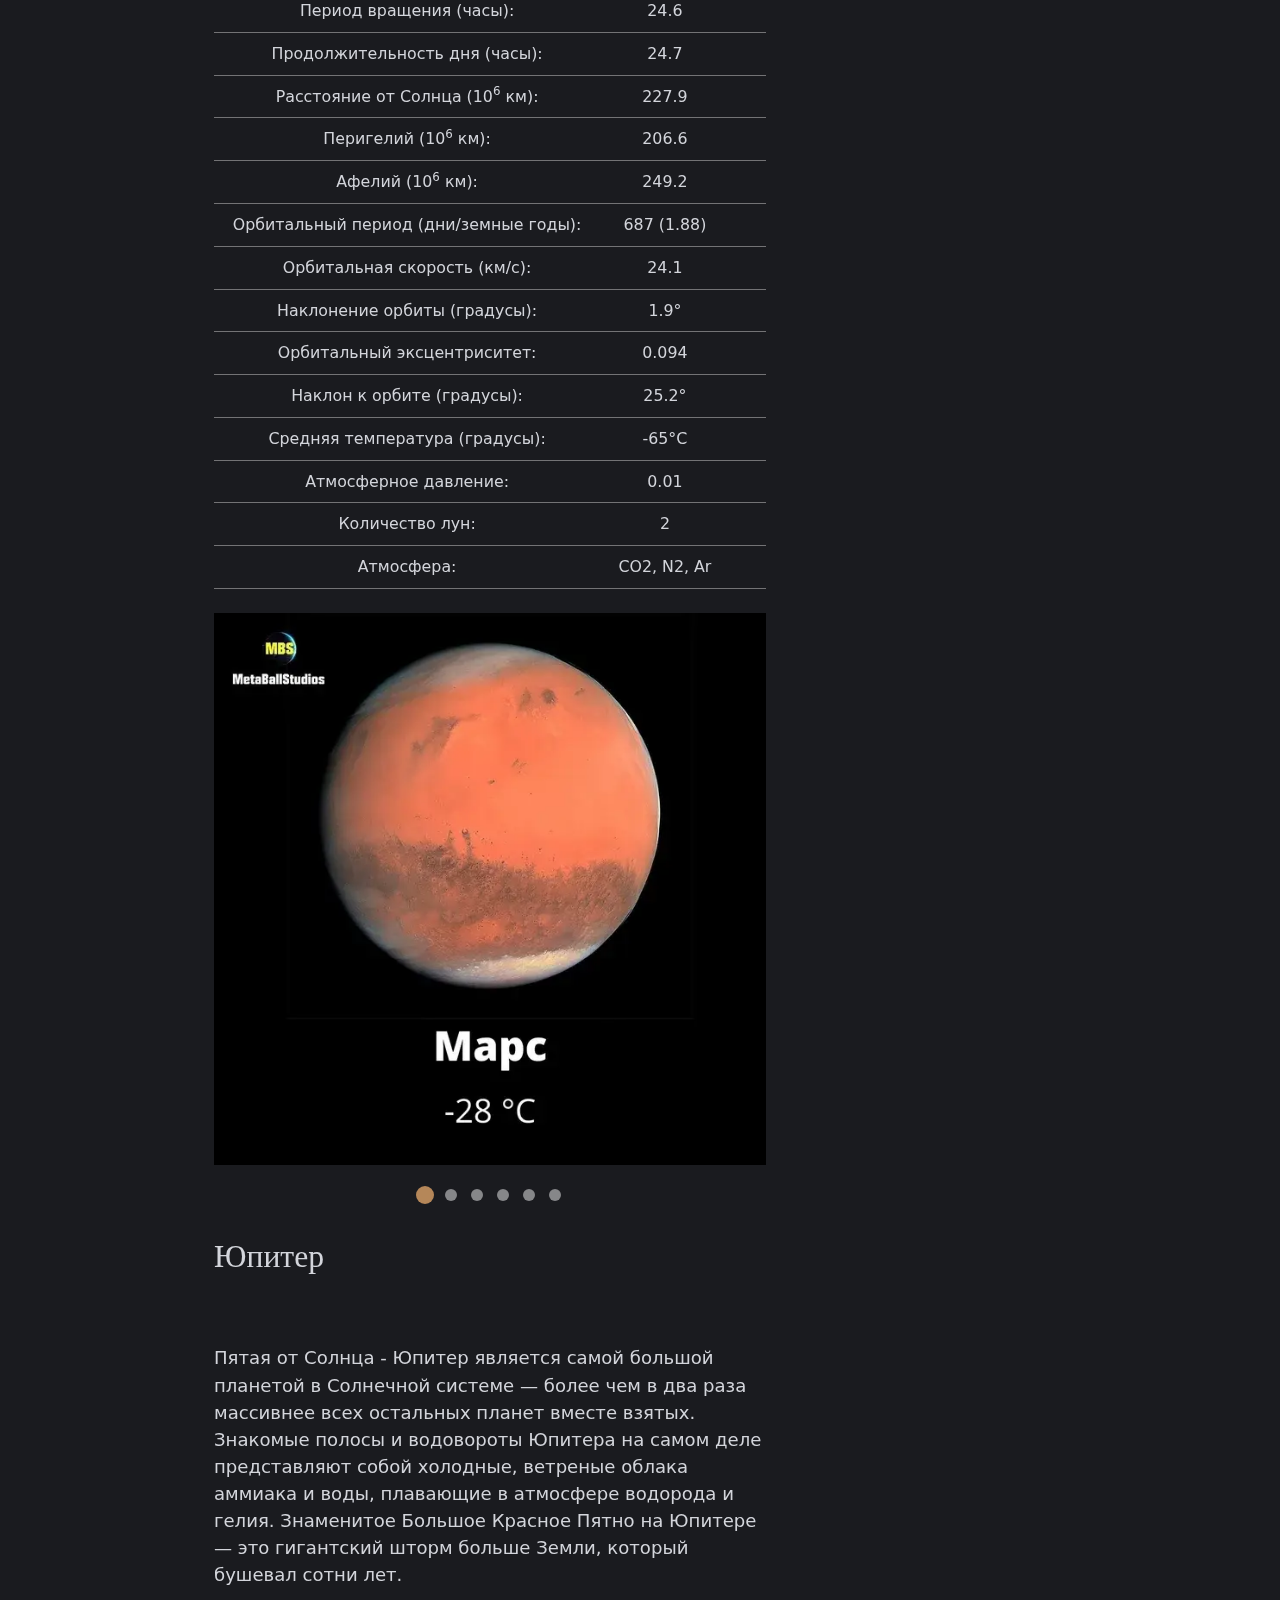
==== commit 2ac39f2e: "Update index.html" ====
--- a/index.html
+++ b/index.html
@@ -29,7 +29,7 @@
       src: local(''), url('../fonts/cormorant-garamond-500.woff2') format('woff2');
     }
   </style>
-  <script src="http://ajax.googleapis.com/ajax/libs/jquery/1.7.1/jquery.min.js"></script>
+  <script src="https://ajax.googleapis.com/ajax/libs/jquery/1.7.1/jquery.min.js"></script>
 
   <script type="text/javascript">
 
@@ -775,4 +775,4 @@
   <div id="toTop"> Наверх </div>
 </body>
 
-</html>+</html>
--- a/css/style.css
+++ b/css/style.css
@@ -77,36 +77,6 @@
 
 option {
     color: #000;
-}
-
-
-#massa {
-    width: 100%;
-    color: #A9A9A9;
-    background: transparent;
-    border: none;
-    border-bottom: 1px solid #444;
-}
-
-#step {
-    width: 100%;
-    color: #A9A9A9;
-    background: transparent;
-    border: none;
-    border-bottom: 1px solid #444;
-}
-
-#radius {
-    width: 100%;
-    color: #A9A9A9;
-    height: 35px;
-    background: transparent;
-    border: none;
-    border-bottom: 1px solid #444;
-}
-
-.center_calc {
-    text-align: center;
 }
 
 #toTop {
@@ -124,6 +94,35 @@
     color: #888888;
     font-family: verdana;
     font-size: 11px;
+}
+
+#massa {
+    width: 100%;
+    color: #A9A9A9;
+    background: transparent;
+    border: none;
+    border-bottom: 1px solid #444;
+}
+
+#step {
+    width: 100%;
+    color: #A9A9A9;
+    background: transparent;
+    border: none;
+    border-bottom: 1px solid #444;
+}
+
+#radius {
+    width: 100%;
+    color: #A9A9A9;
+    height: 35px;
+    background: transparent;
+    border: none;
+    border-bottom: 1px solid #444;
+}
+
+.center_calc {
+    text-align: center;
 }
 
 a.fciA {
@@ -1280,4 +1279,4 @@
 
 li {
     margin-left: 1rem
-}
+}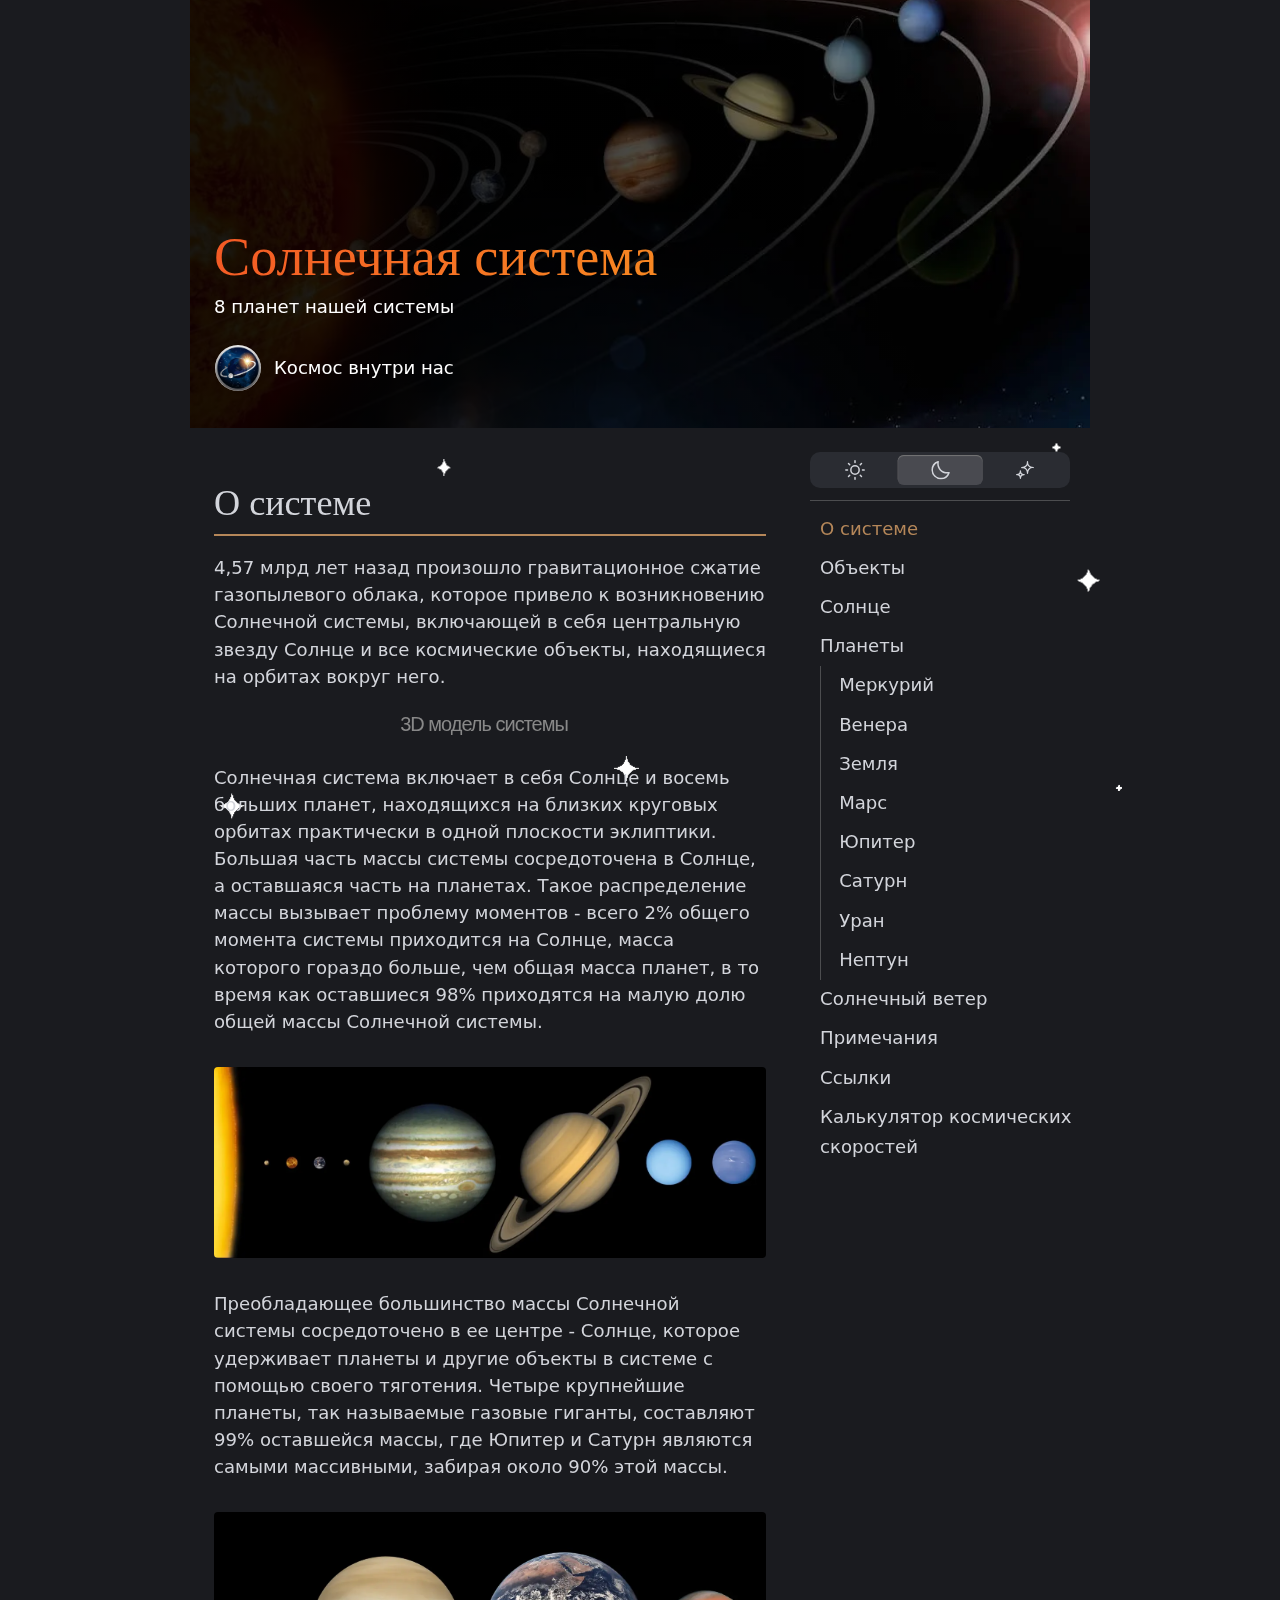
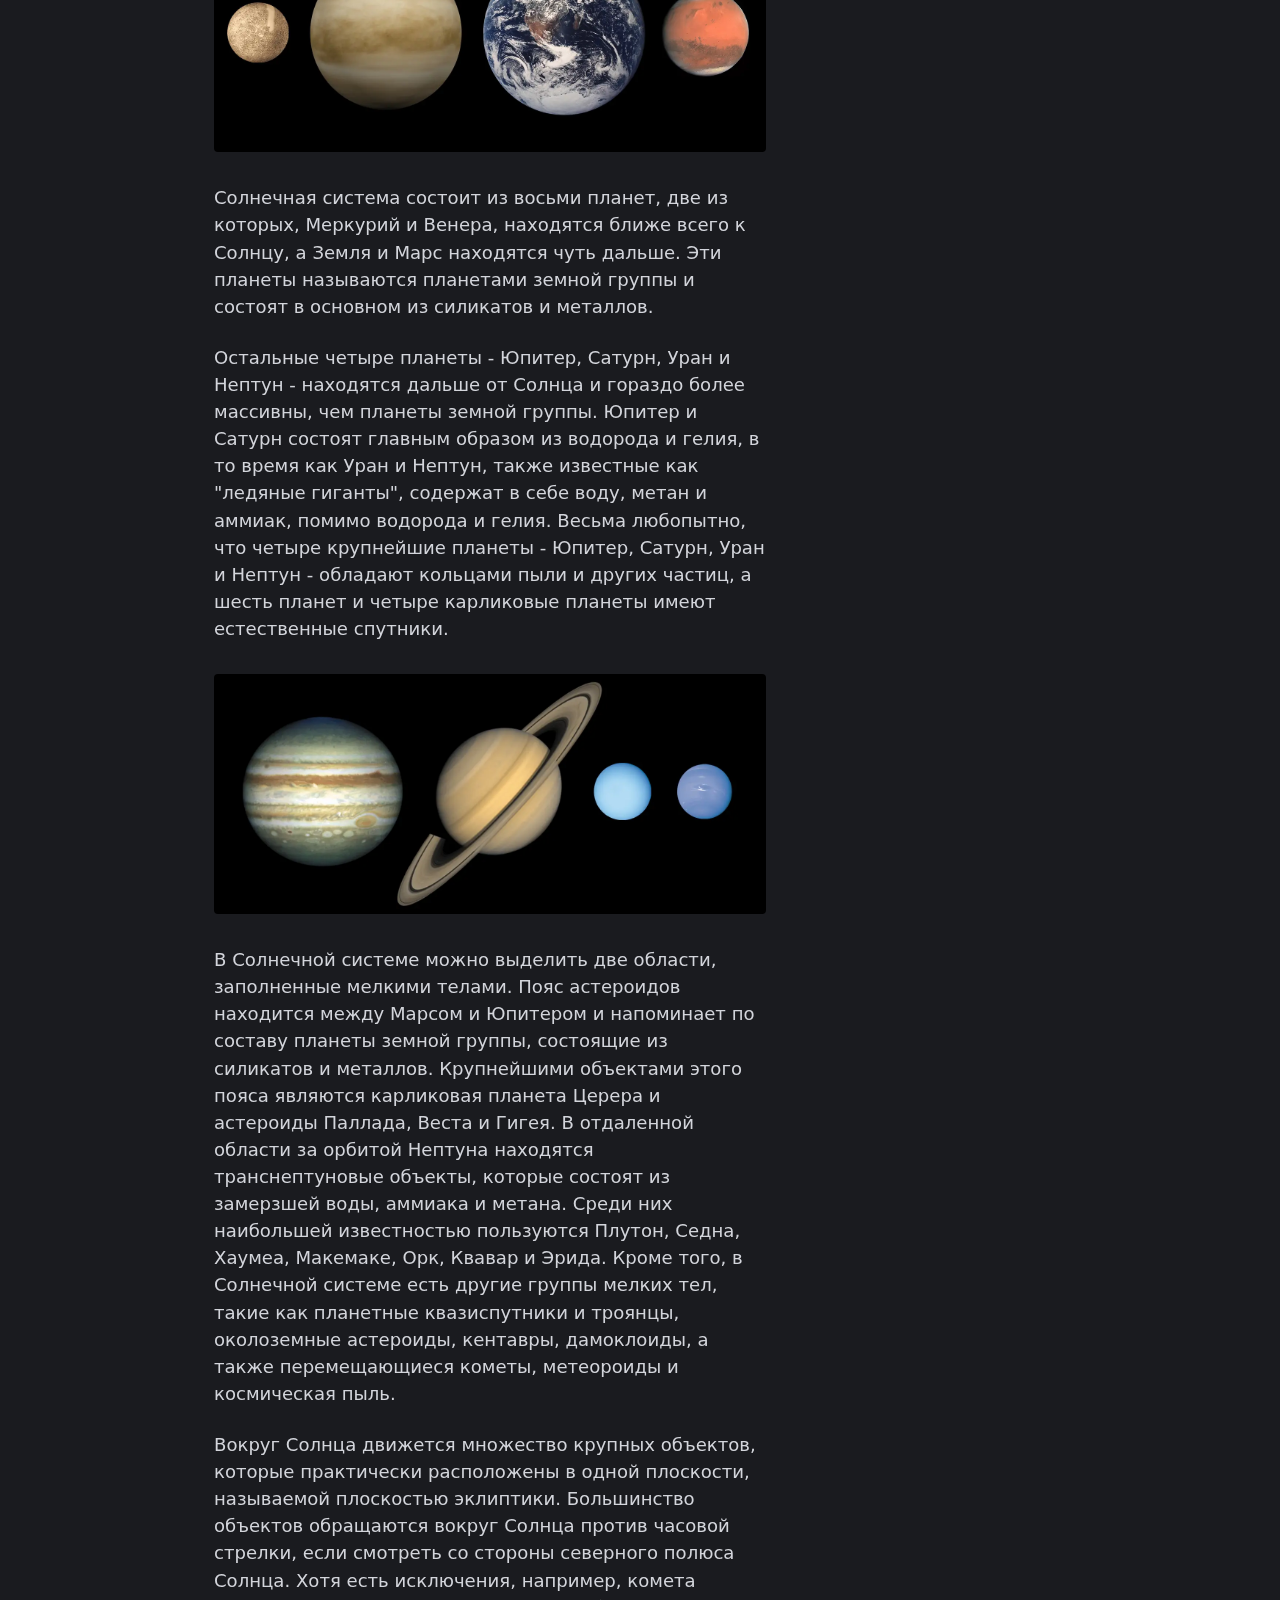
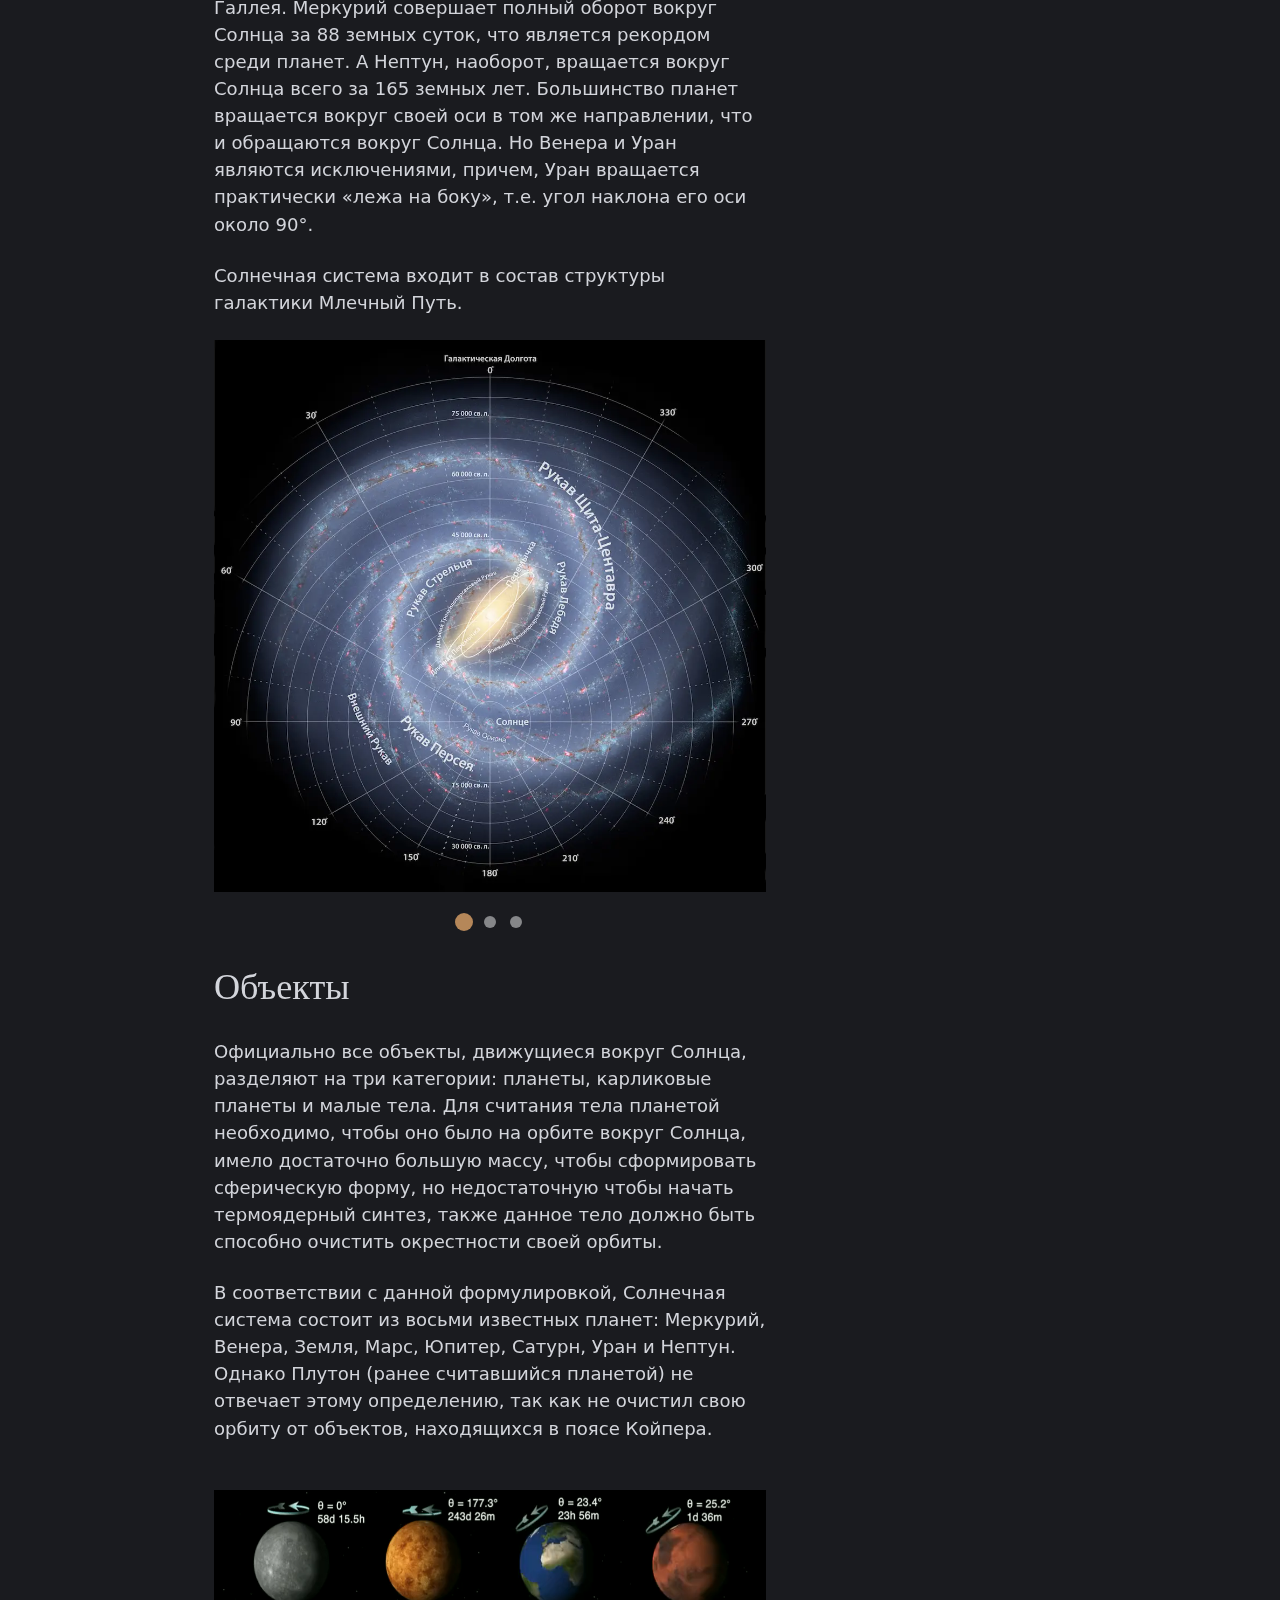
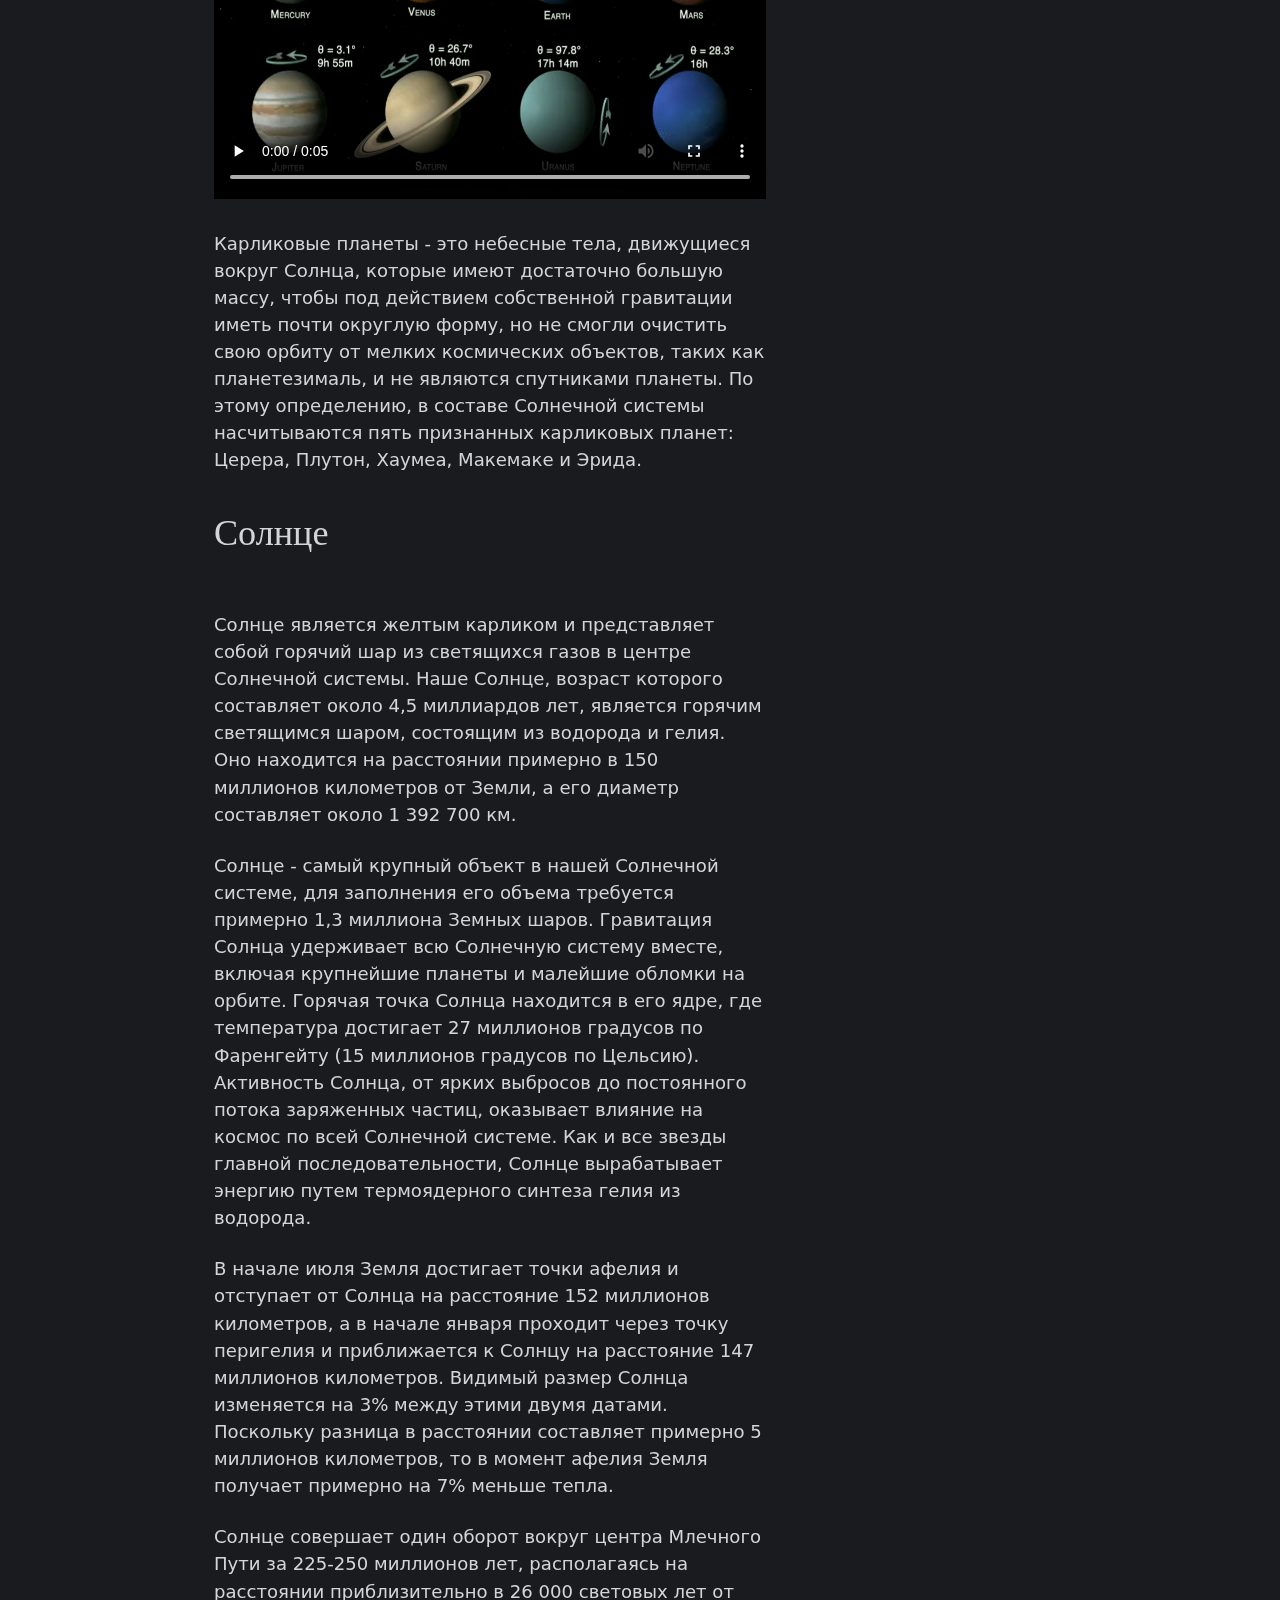
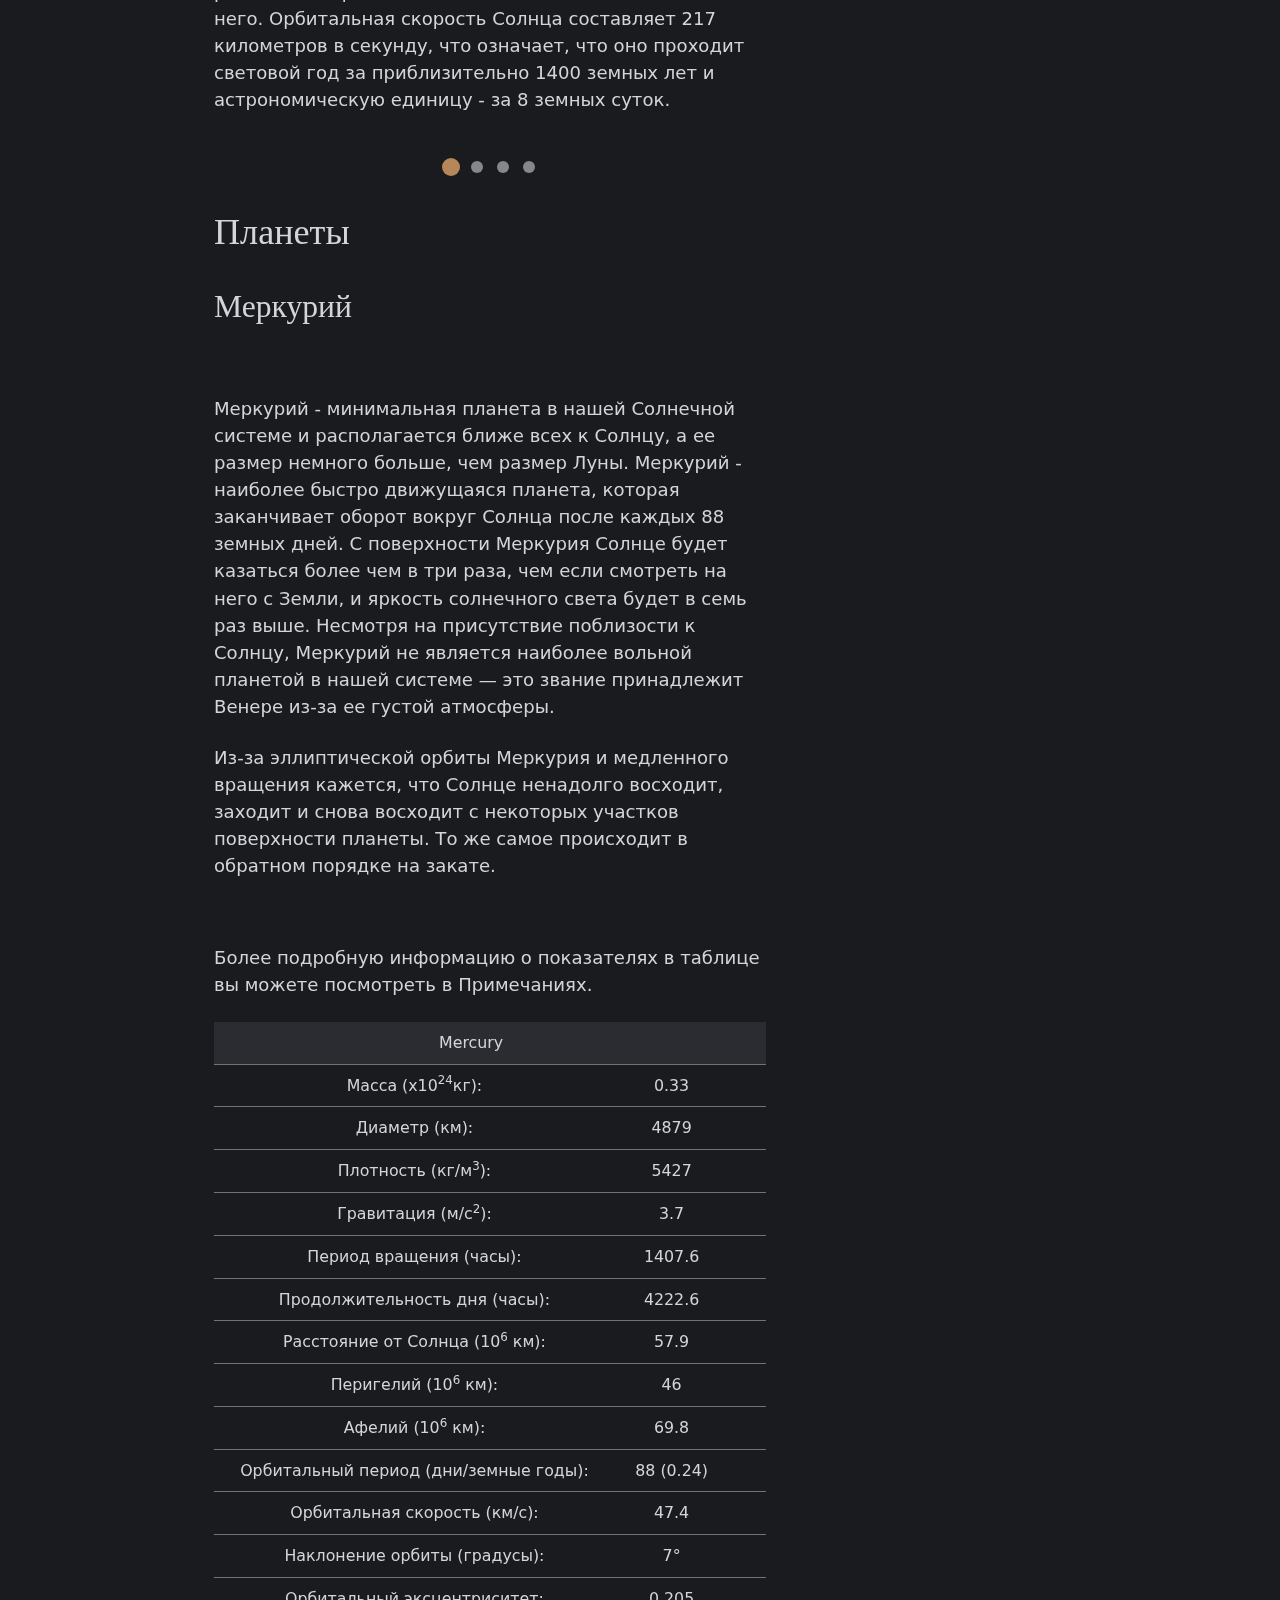
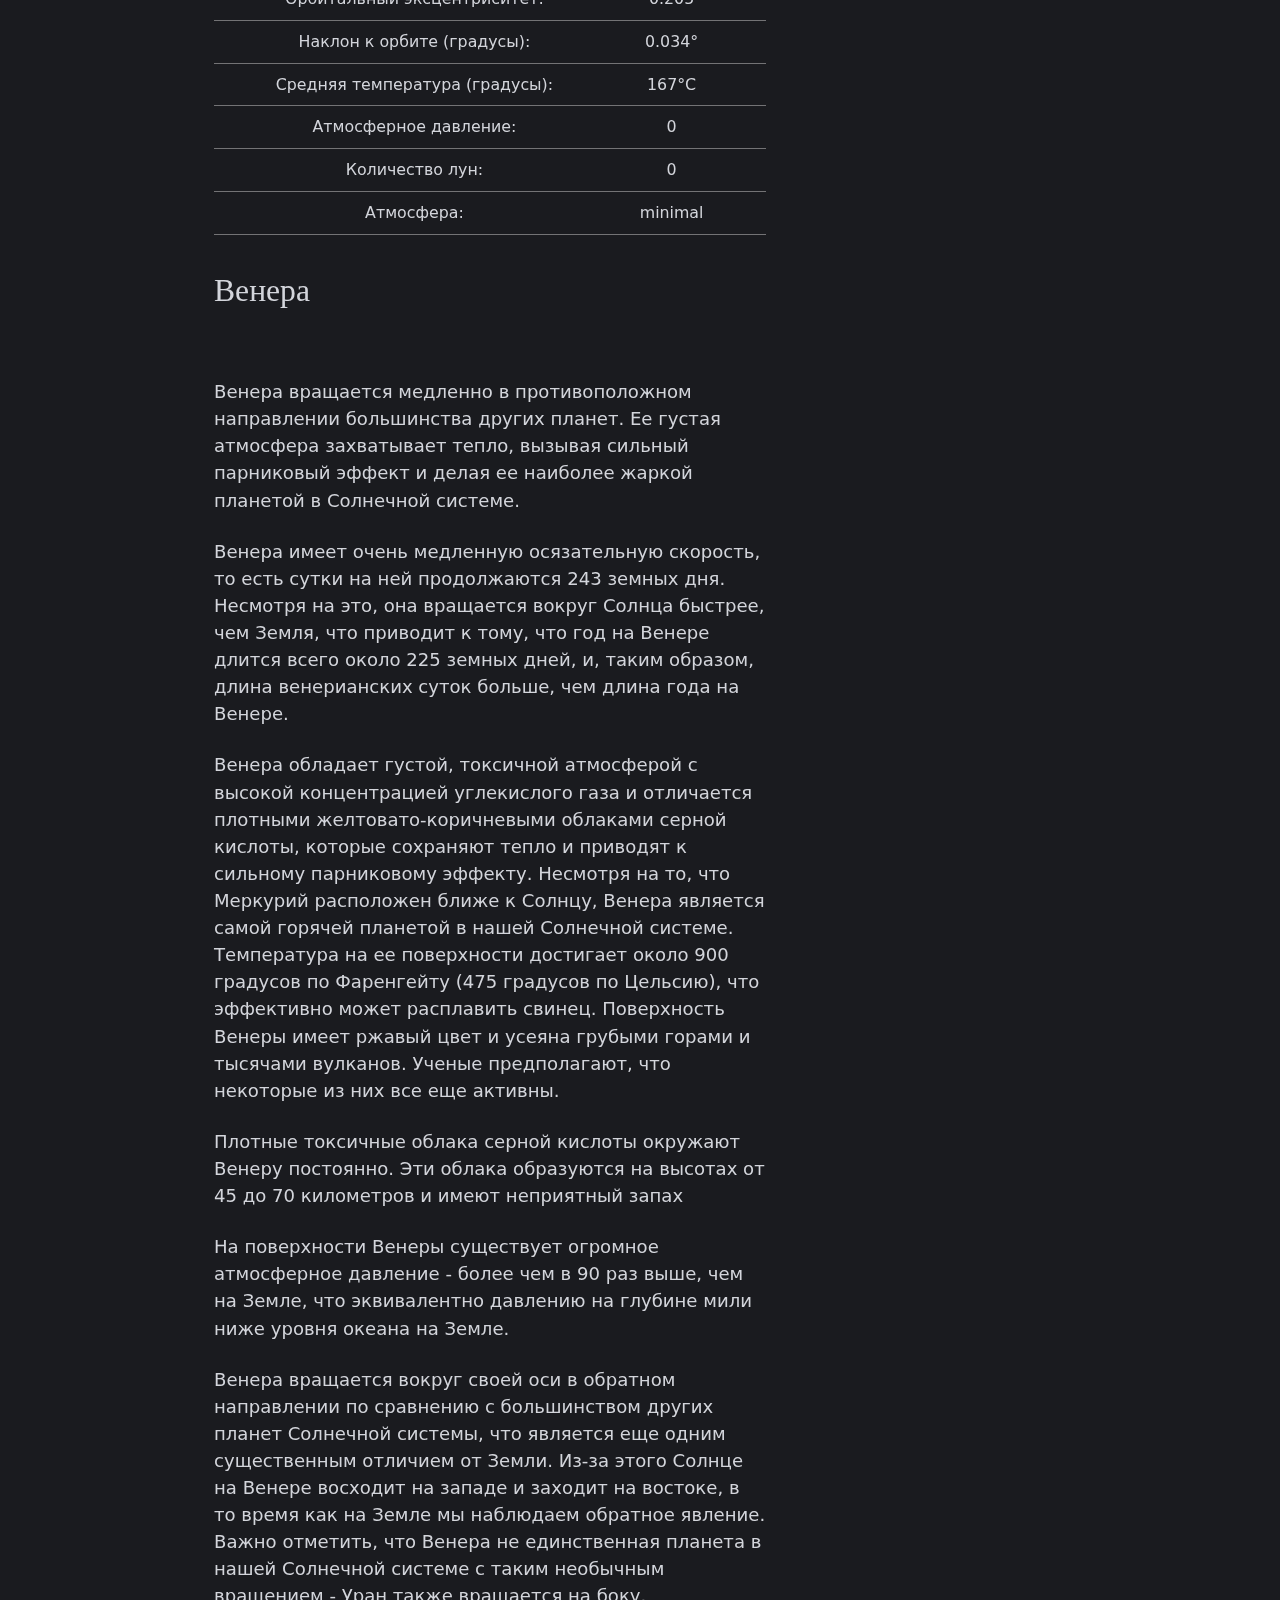
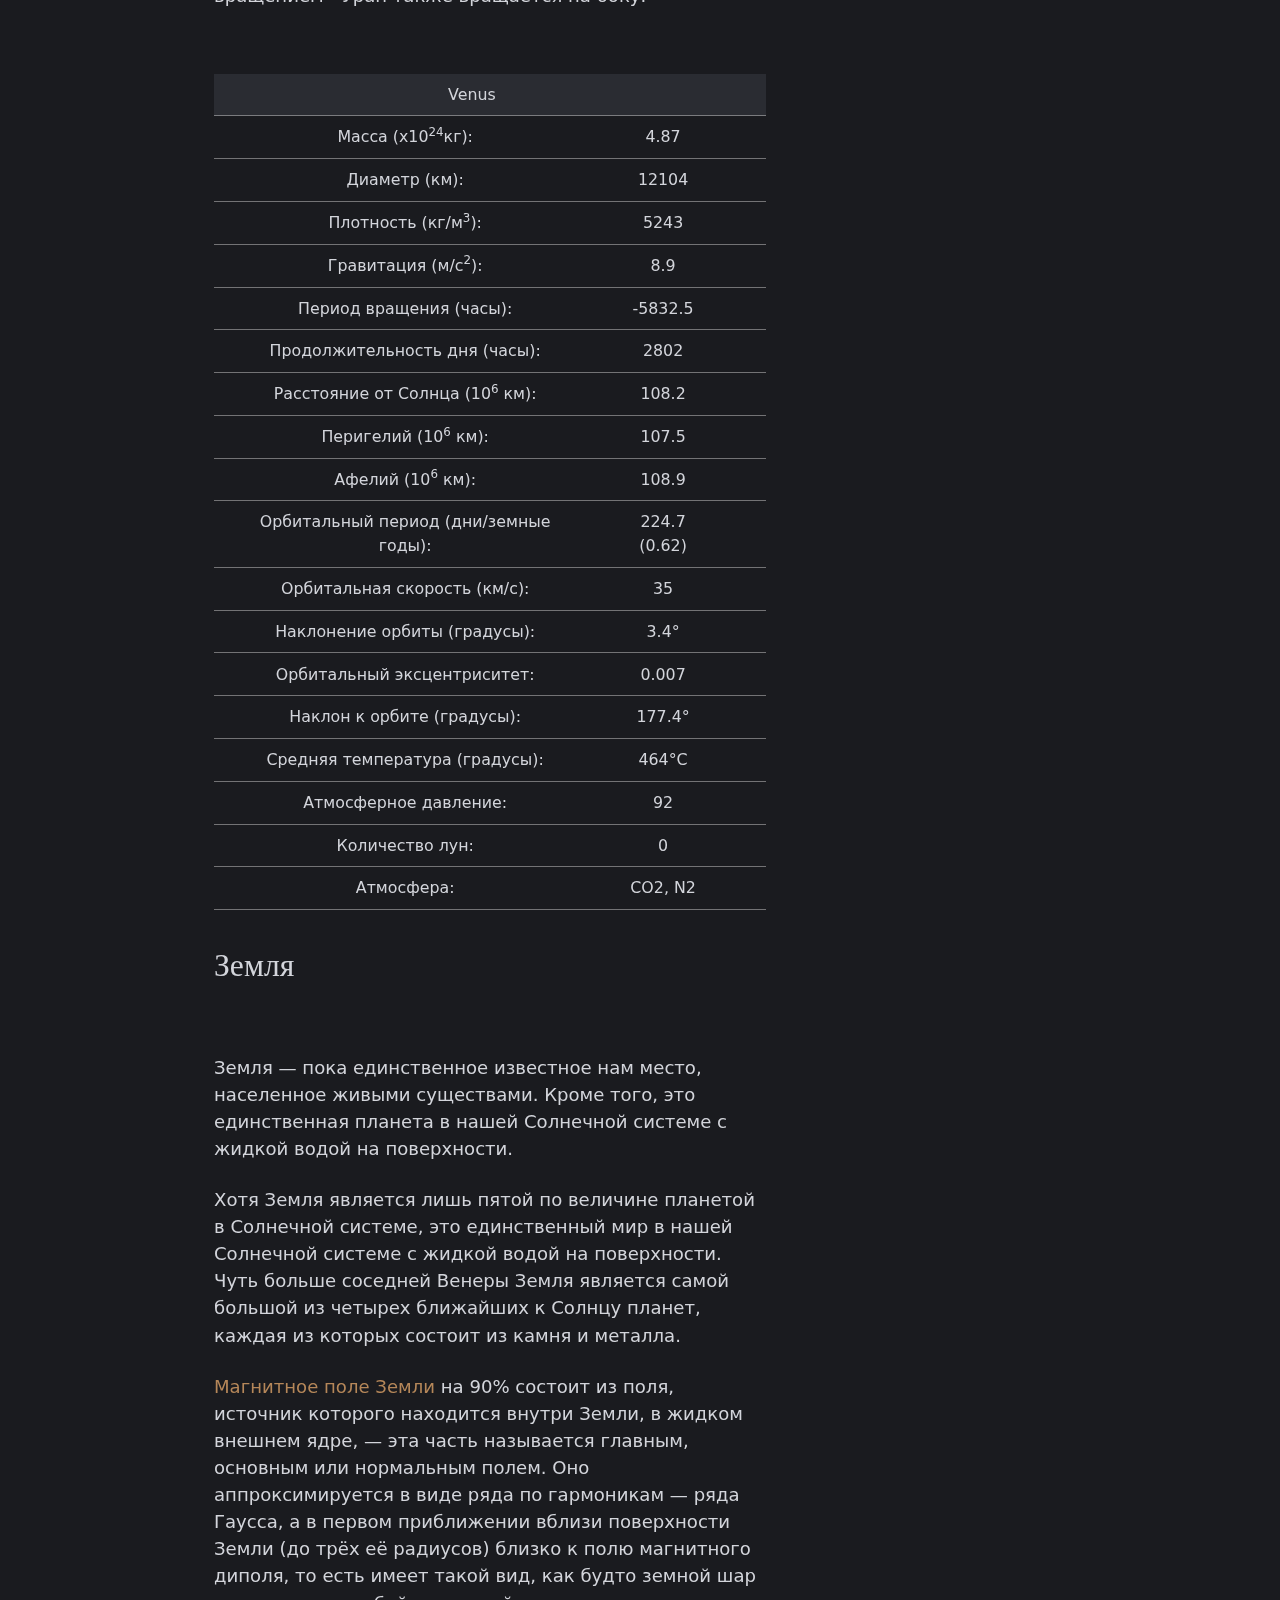
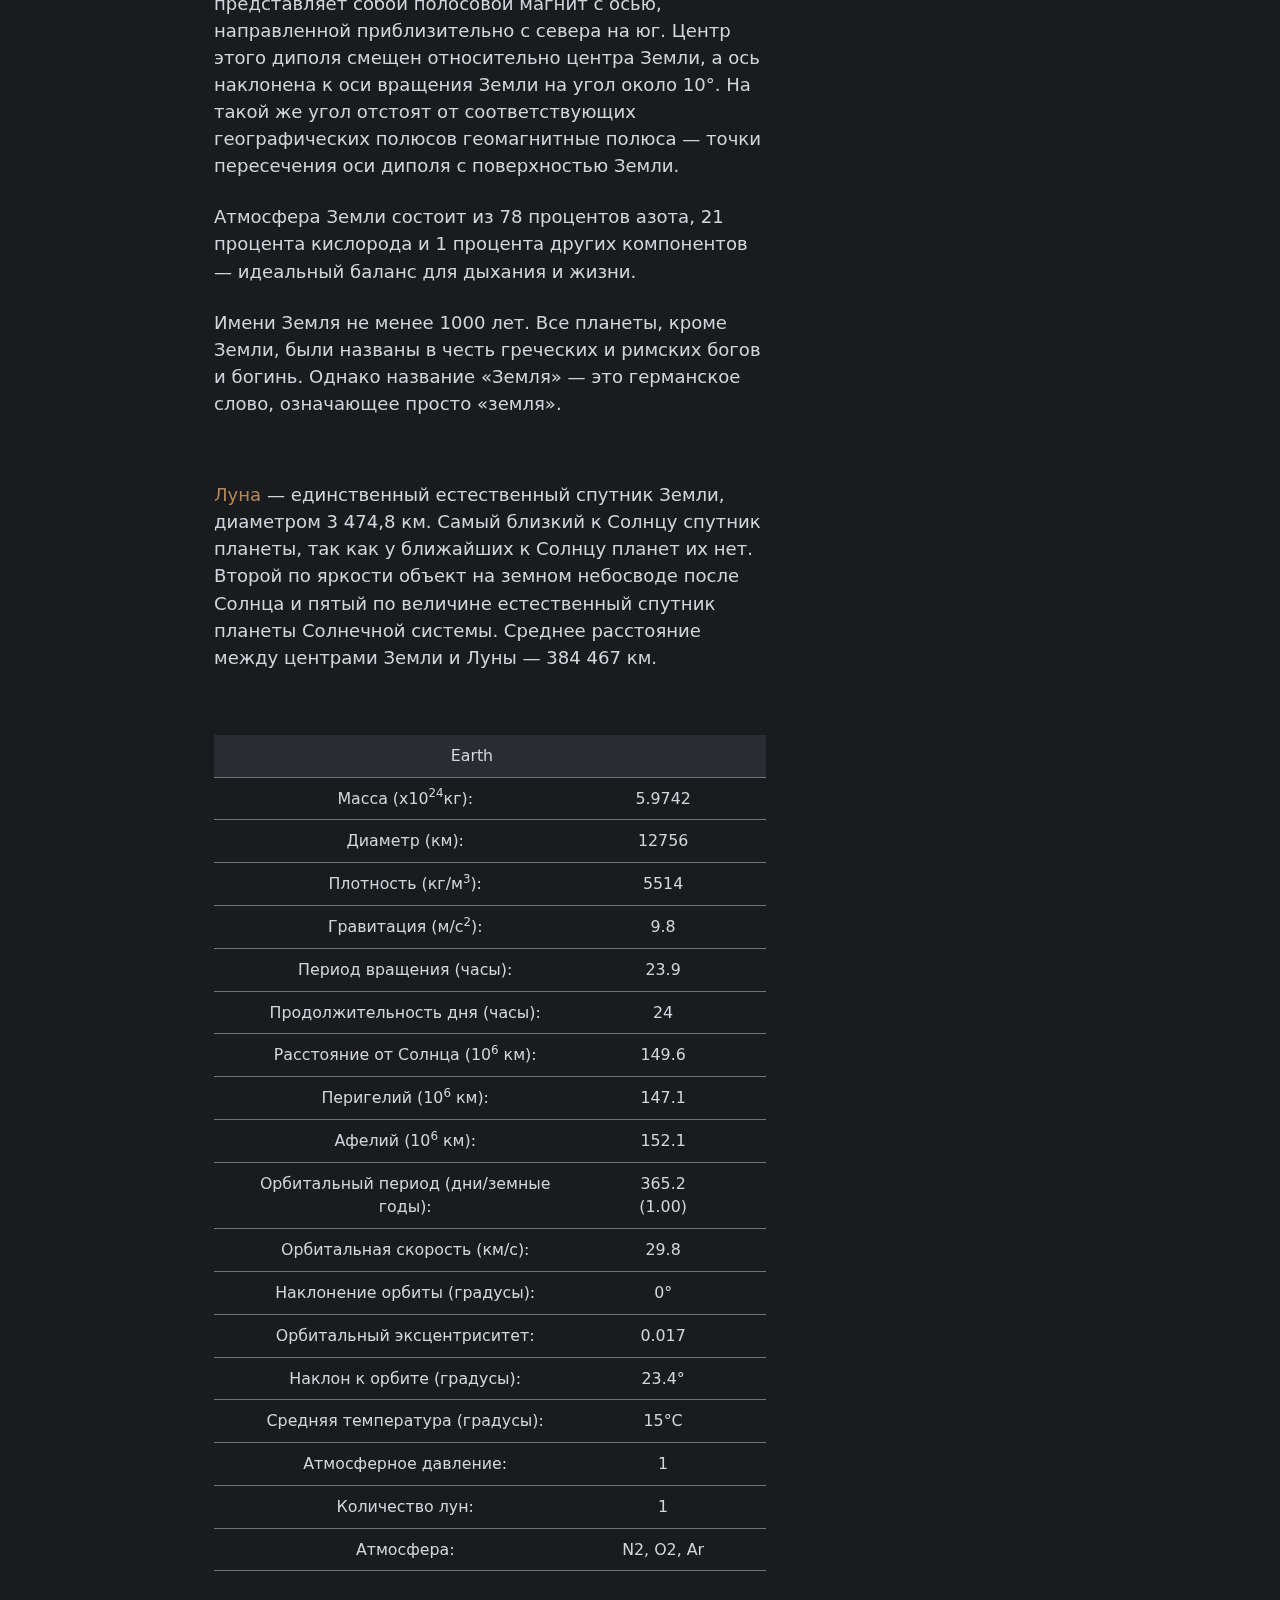
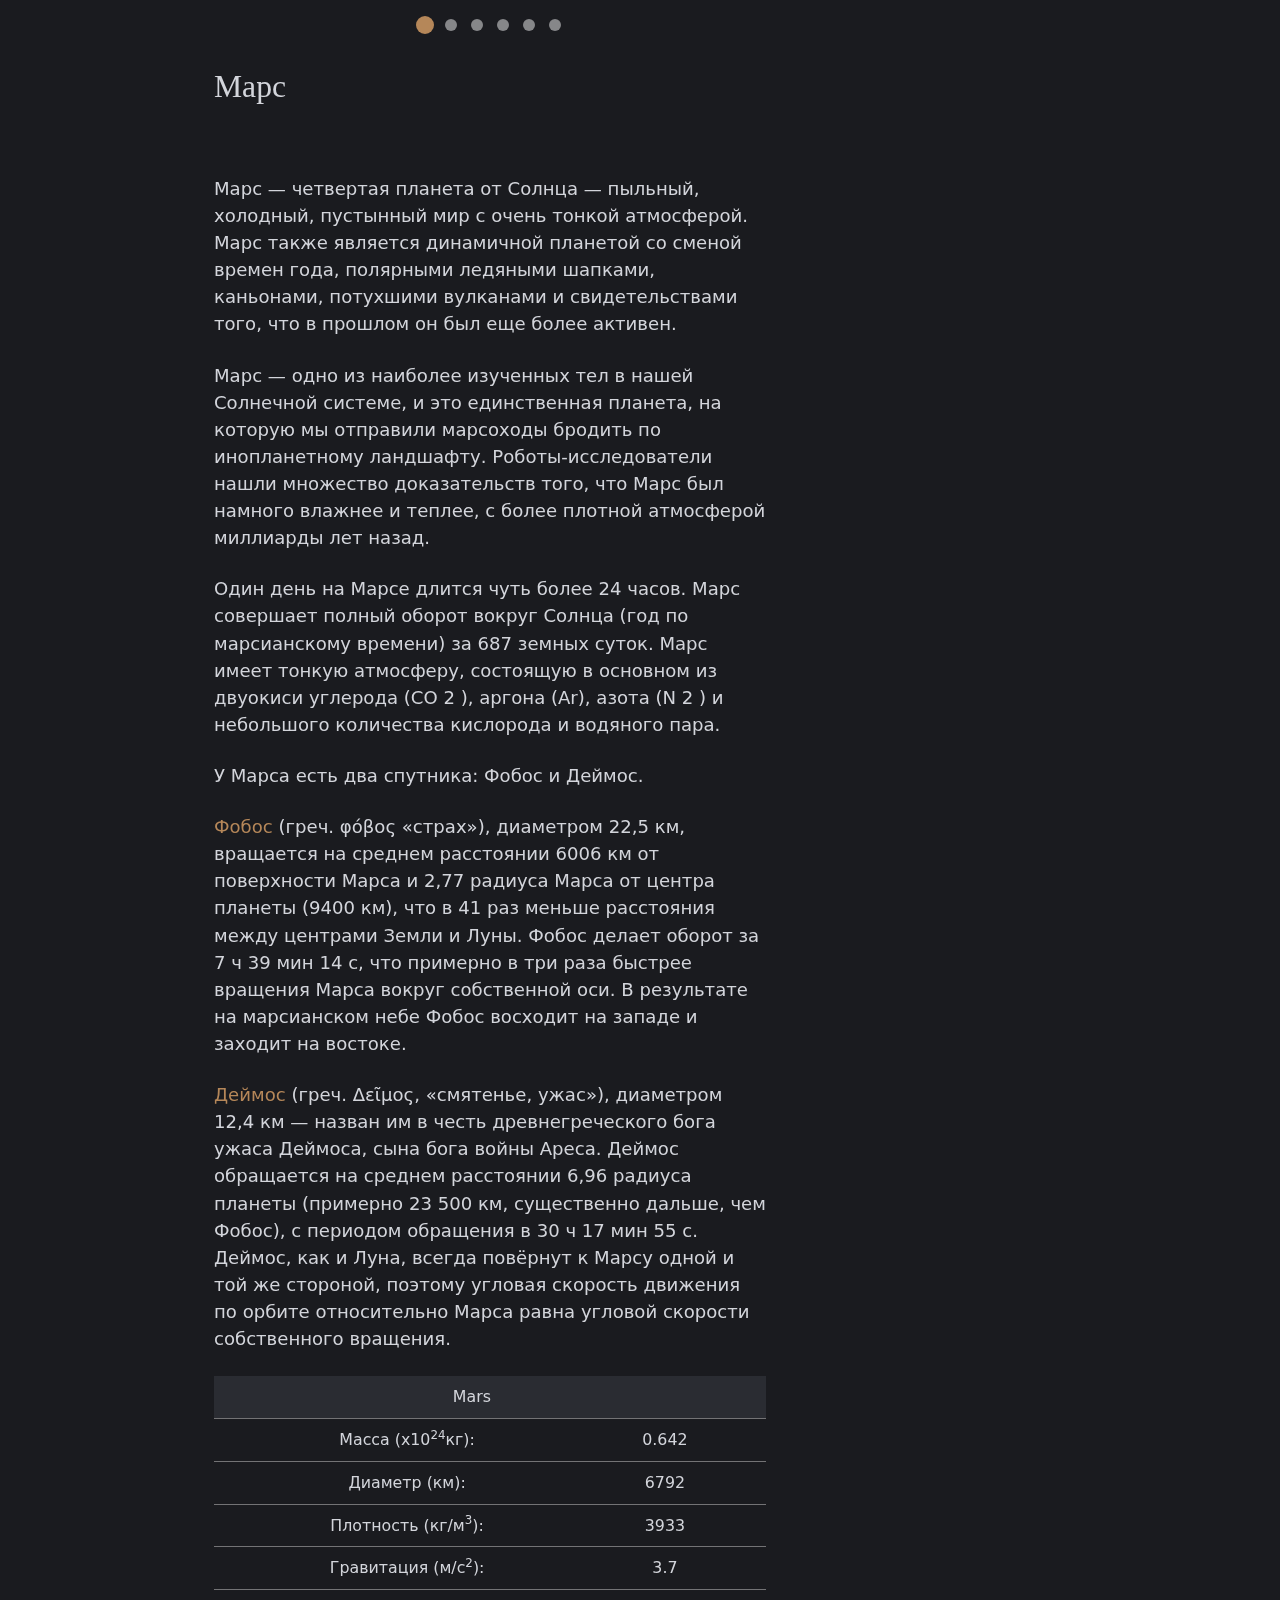
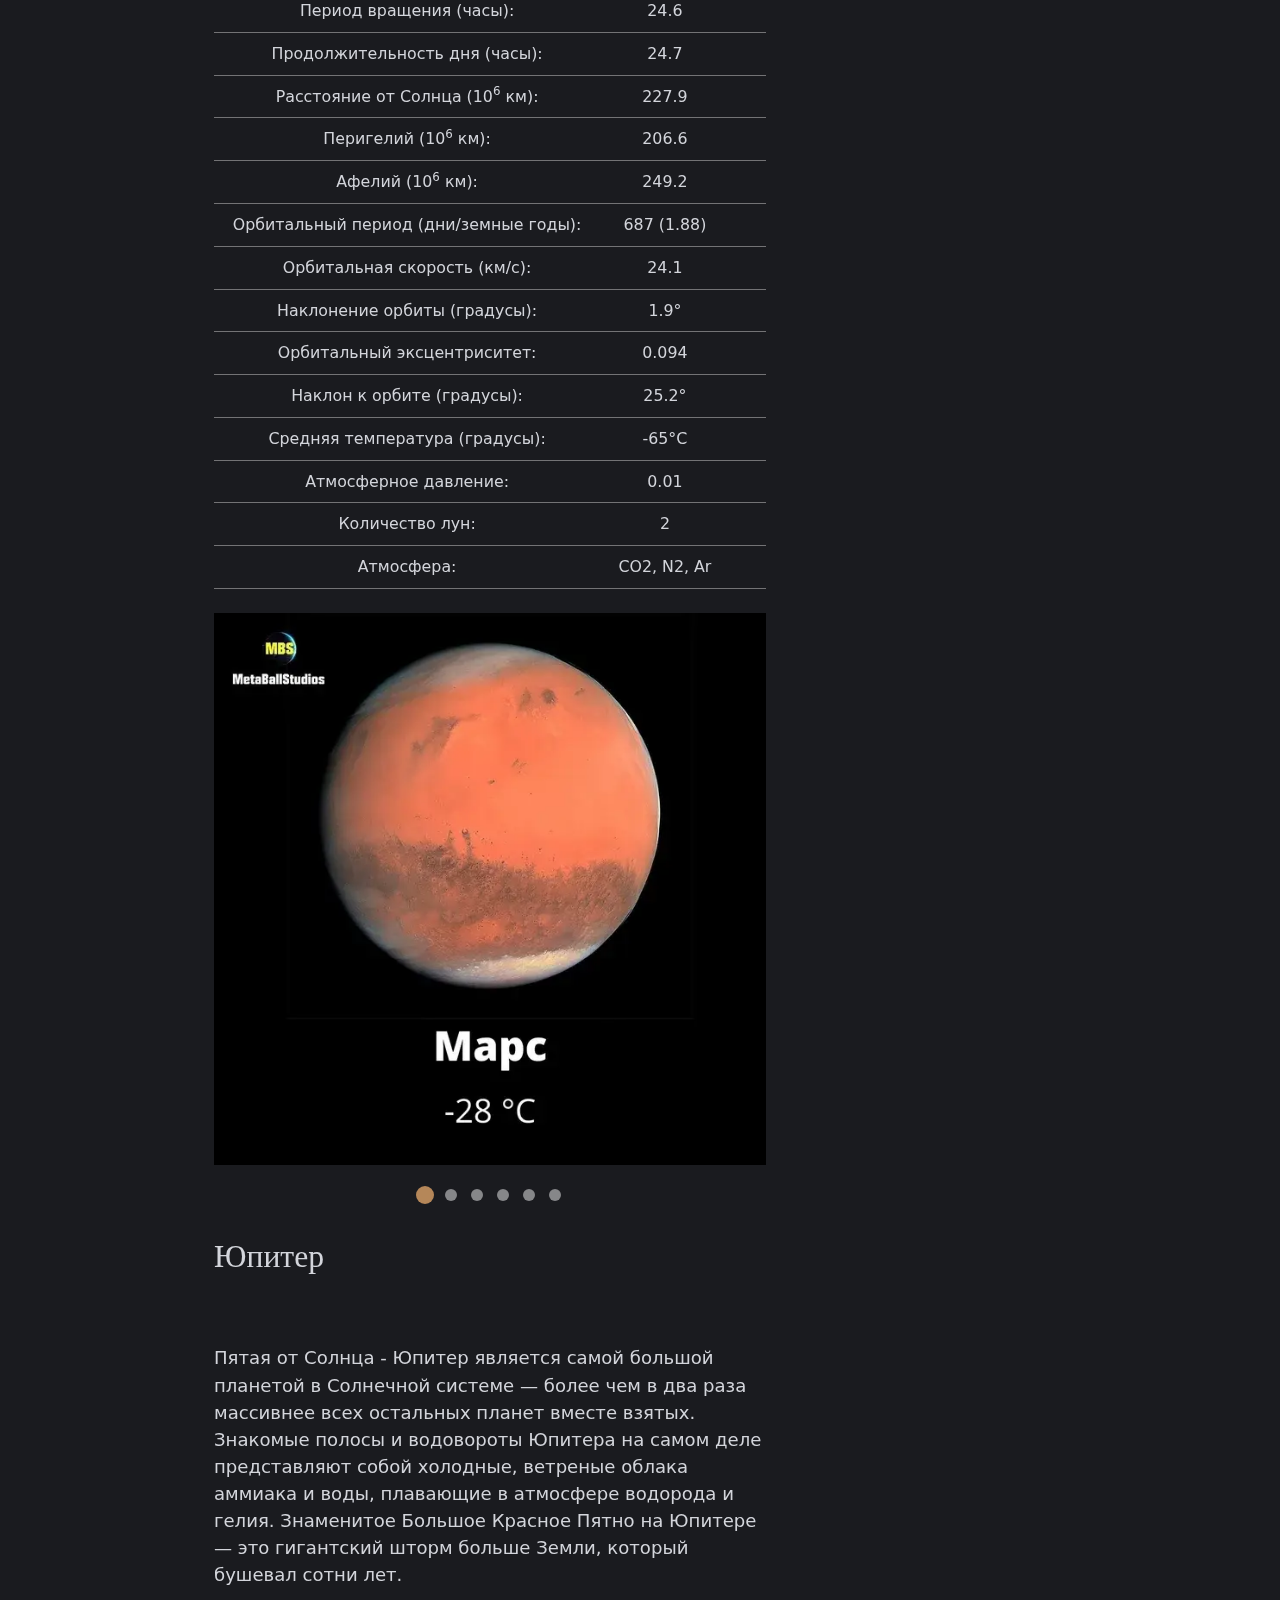
==== commit dab4c981: "Update index.html" ====
--- a/index.html
+++ b/index.html
@@ -33,20 +33,20 @@
 
   <script type="text/javascript">
 
-    $(function () {
+         $(function () {
 
       $(window).scroll(function () {
-
-        if ($(this).scrollTop() != 0) {
-
-          $('#toTop').fadeIn();
-
-        } else {
-
-          $('#toTop').fadeOut();
-
+        if (window.innerWidth >= 990) {
+          if ($(this).scrollTop() != 0) {
+
+            $('#toTop').fadeIn();
+
+          } else {
+
+            $('#toTop').fadeOut();
+
+          }
         }
-
       });
 
       $('#toTop').click(function () {
